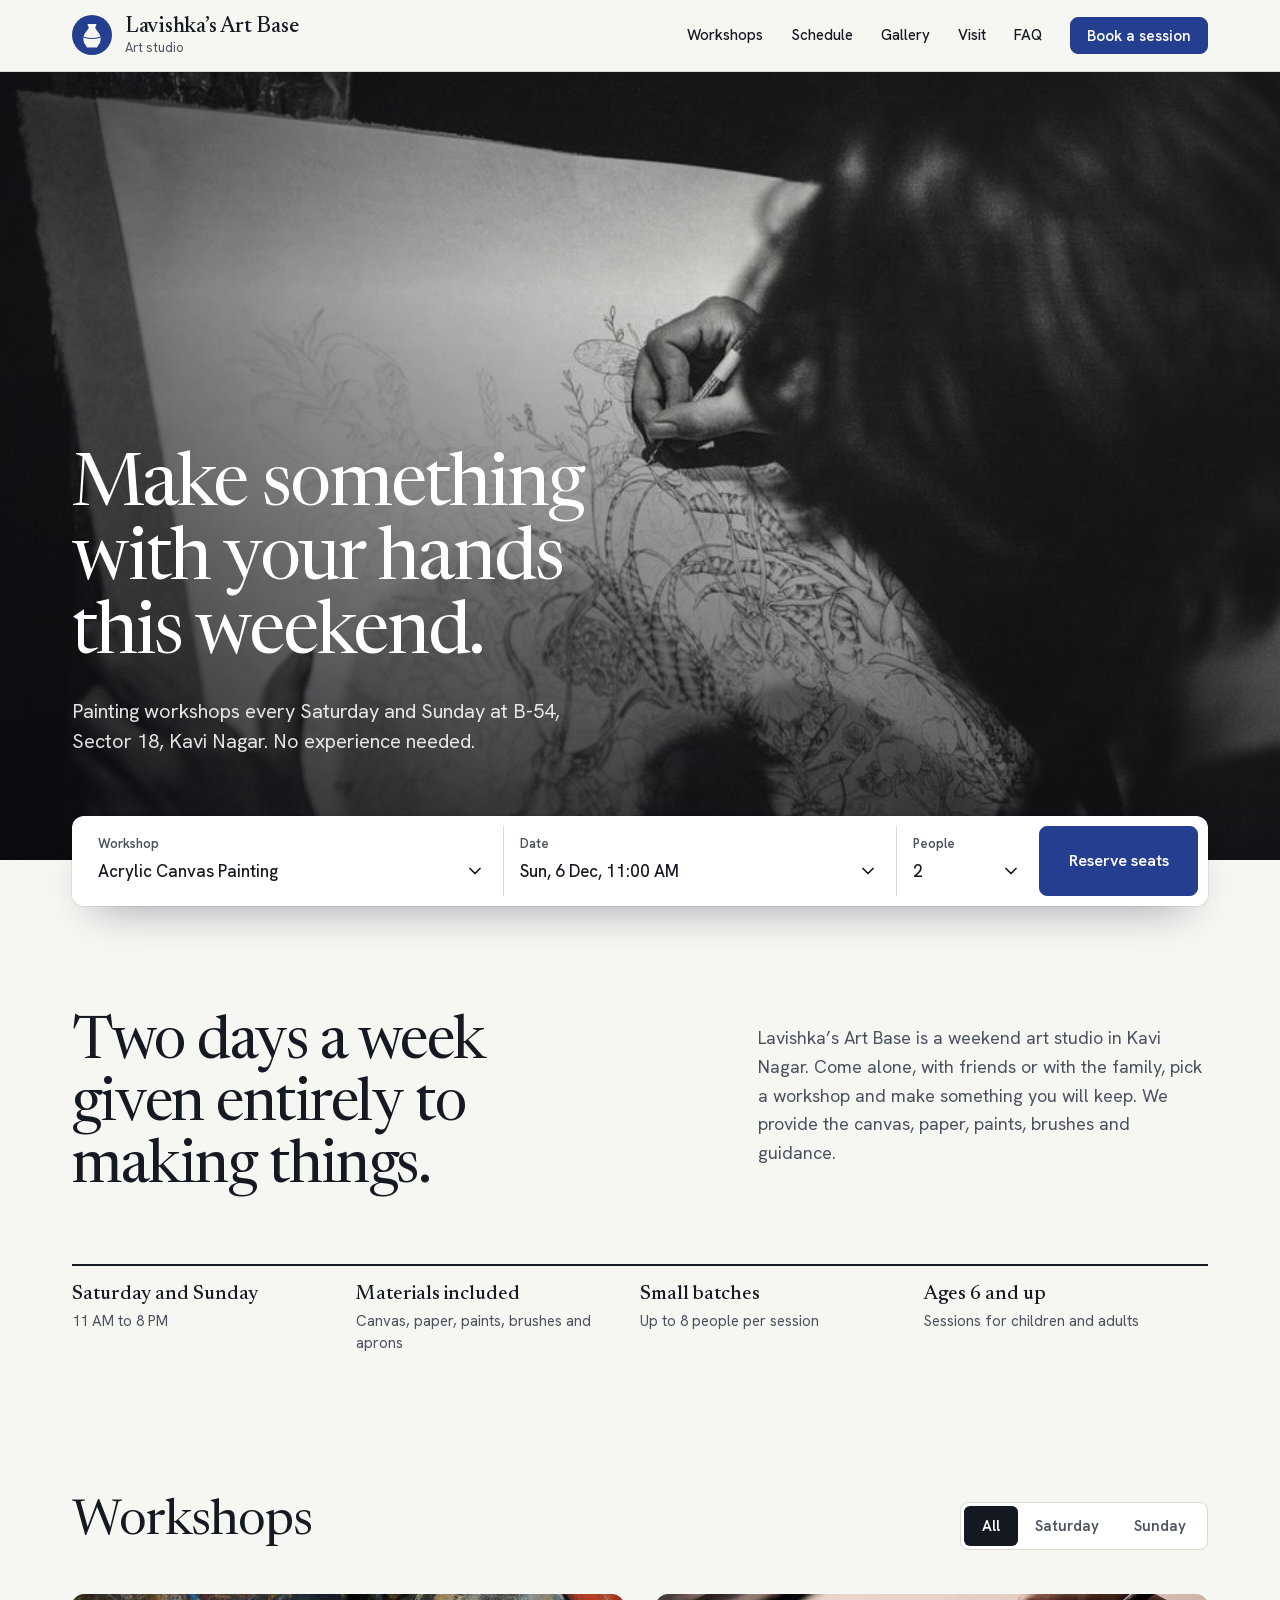
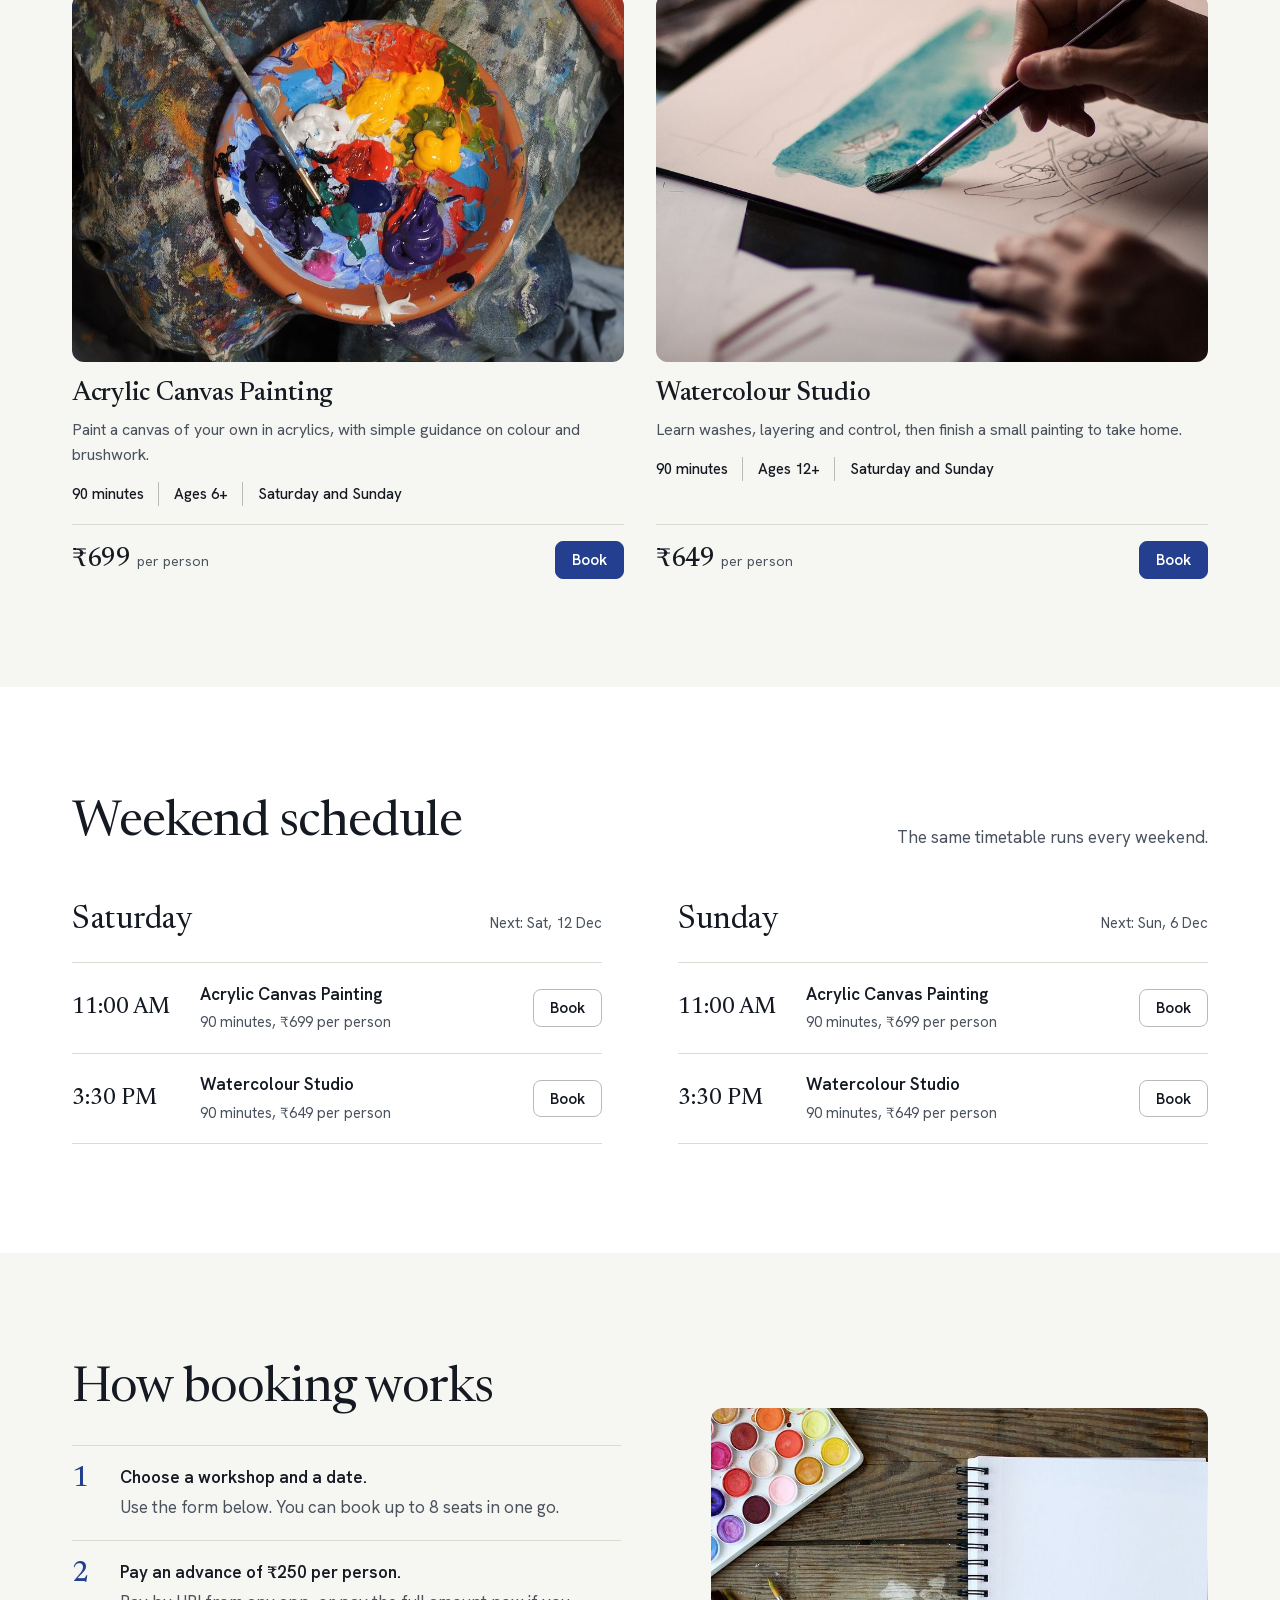
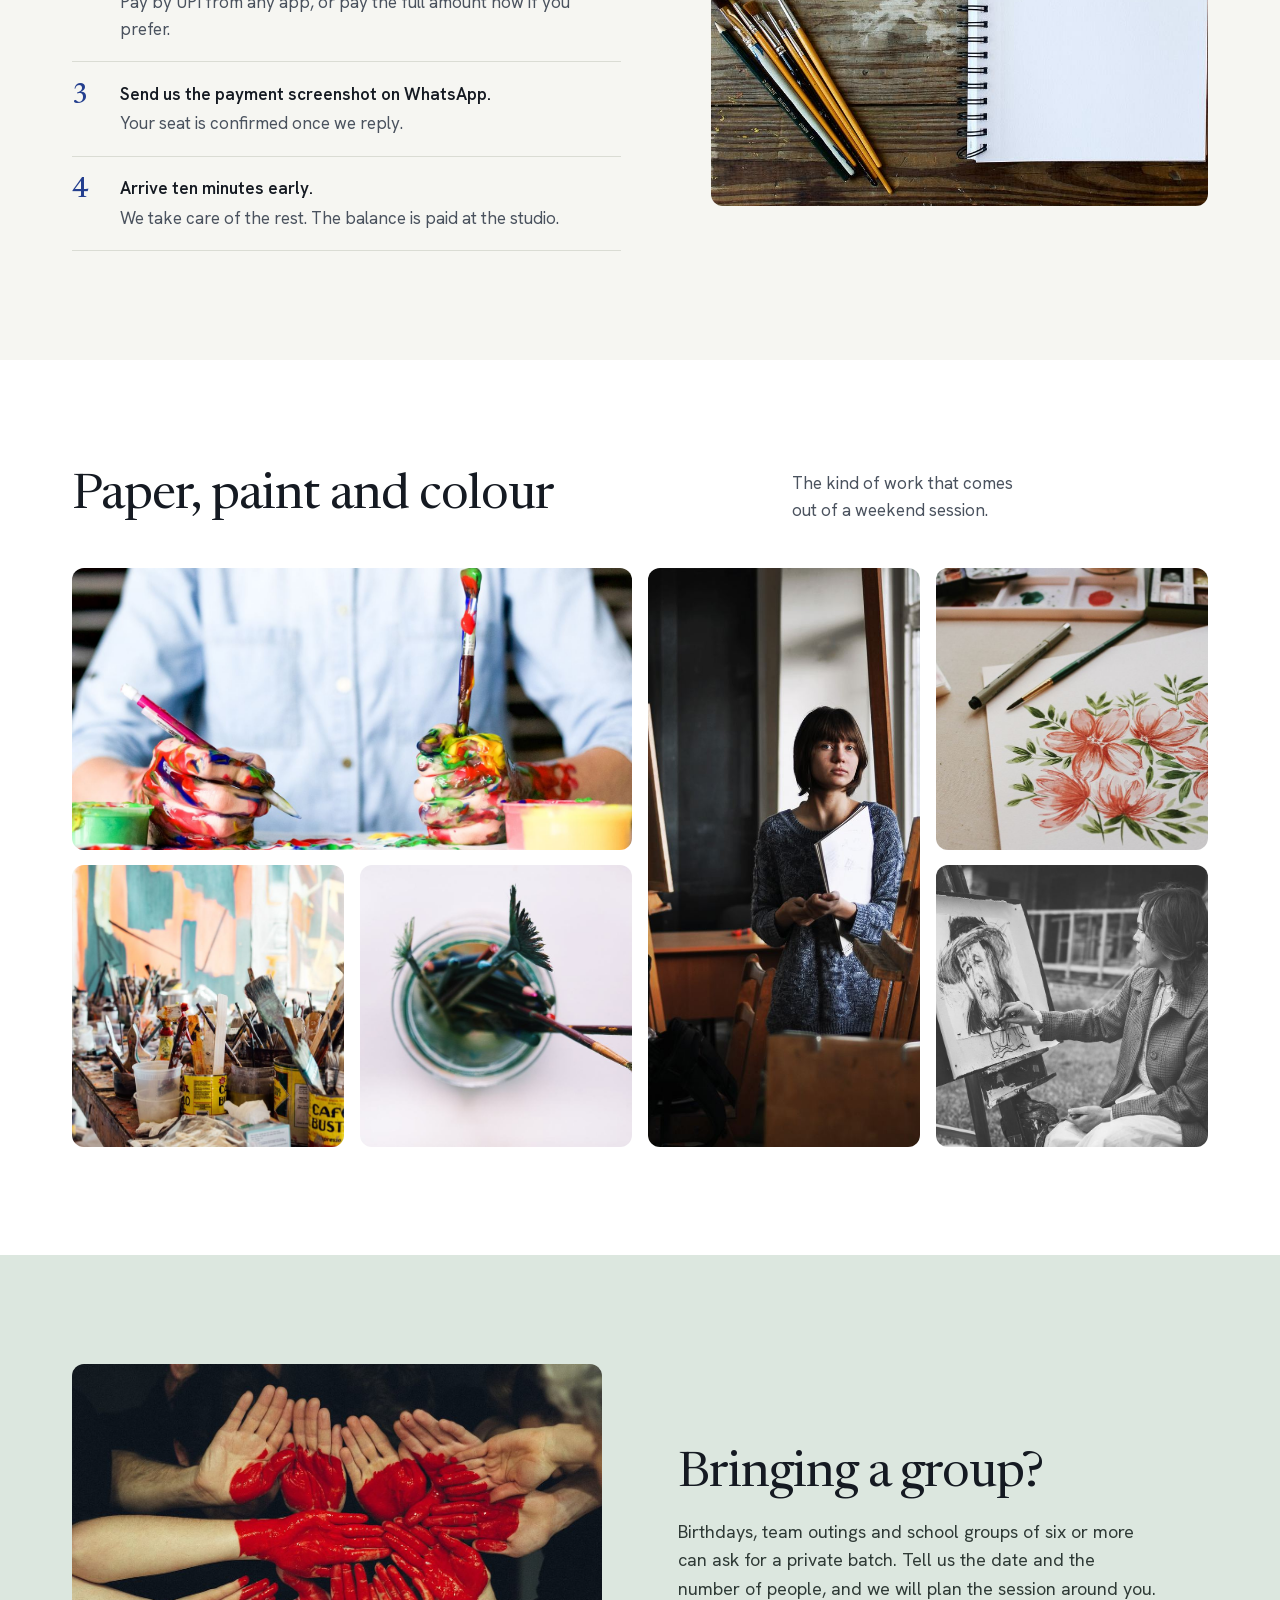
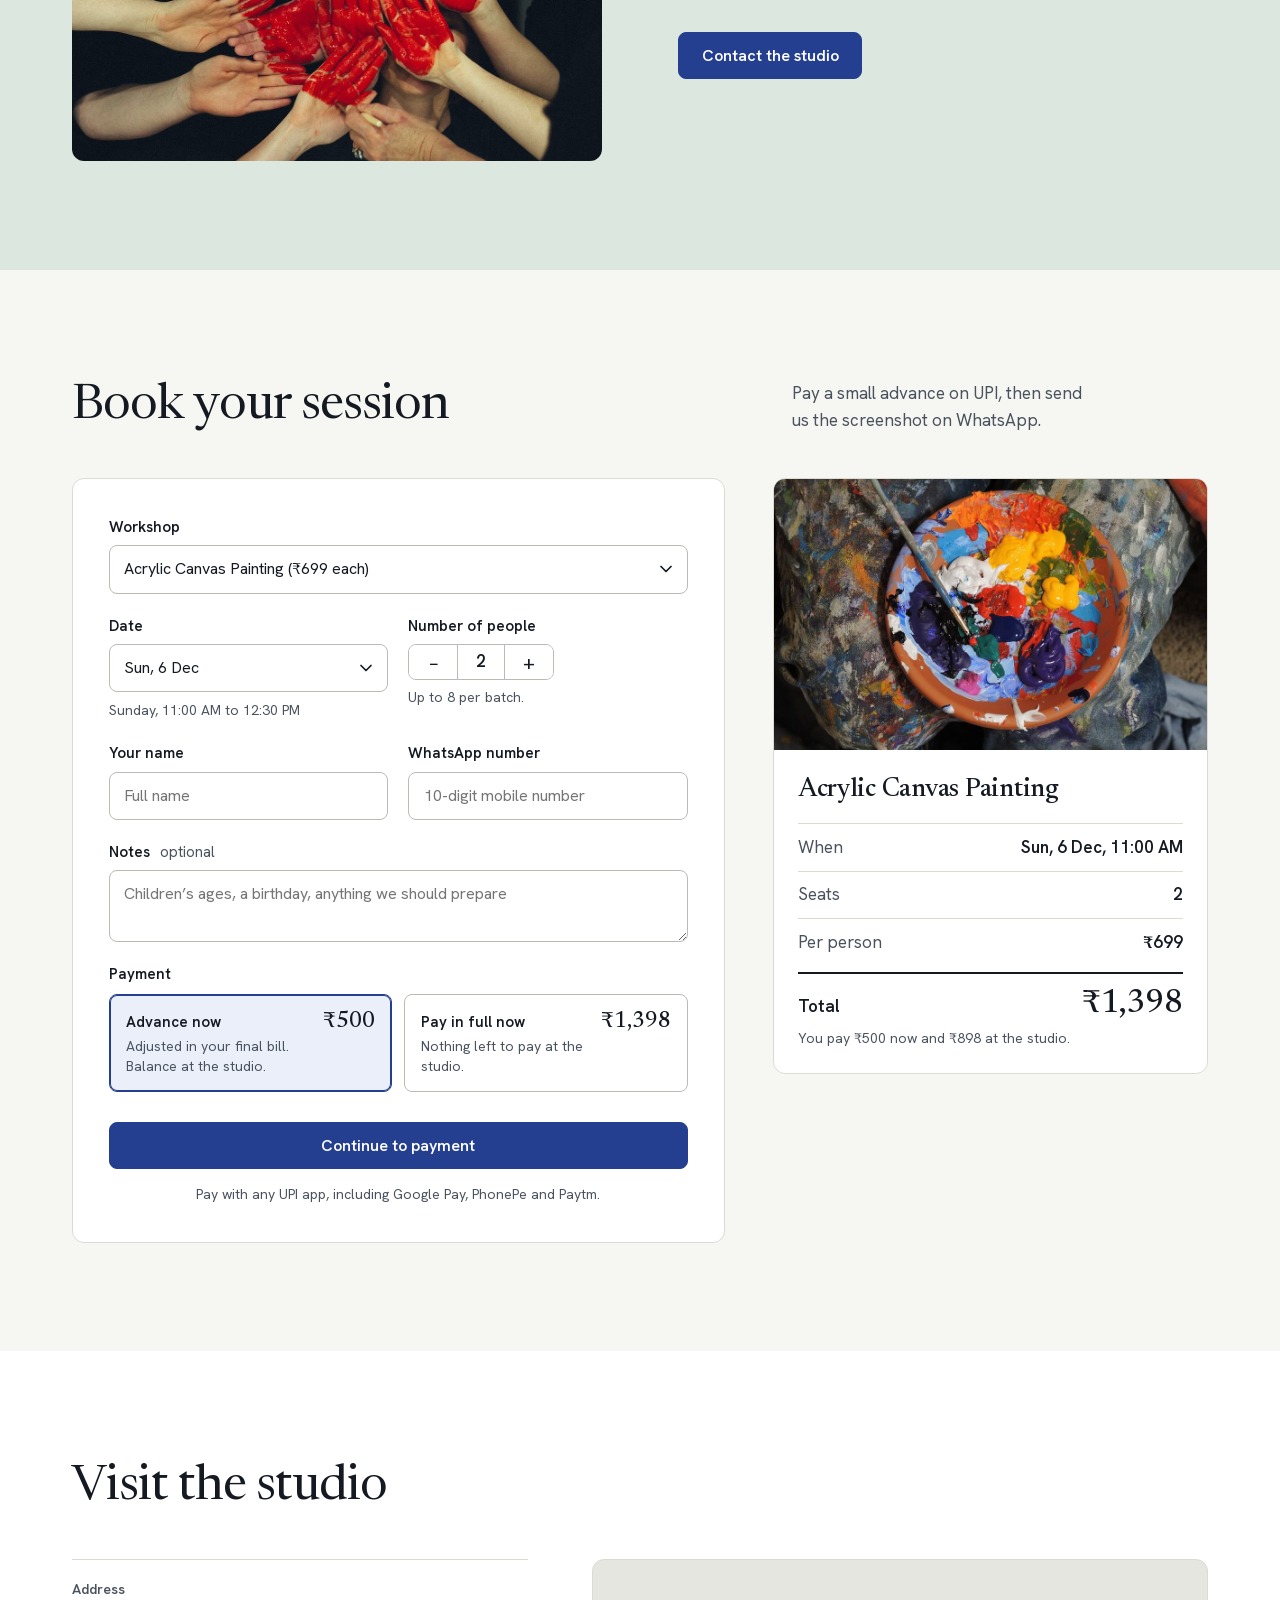
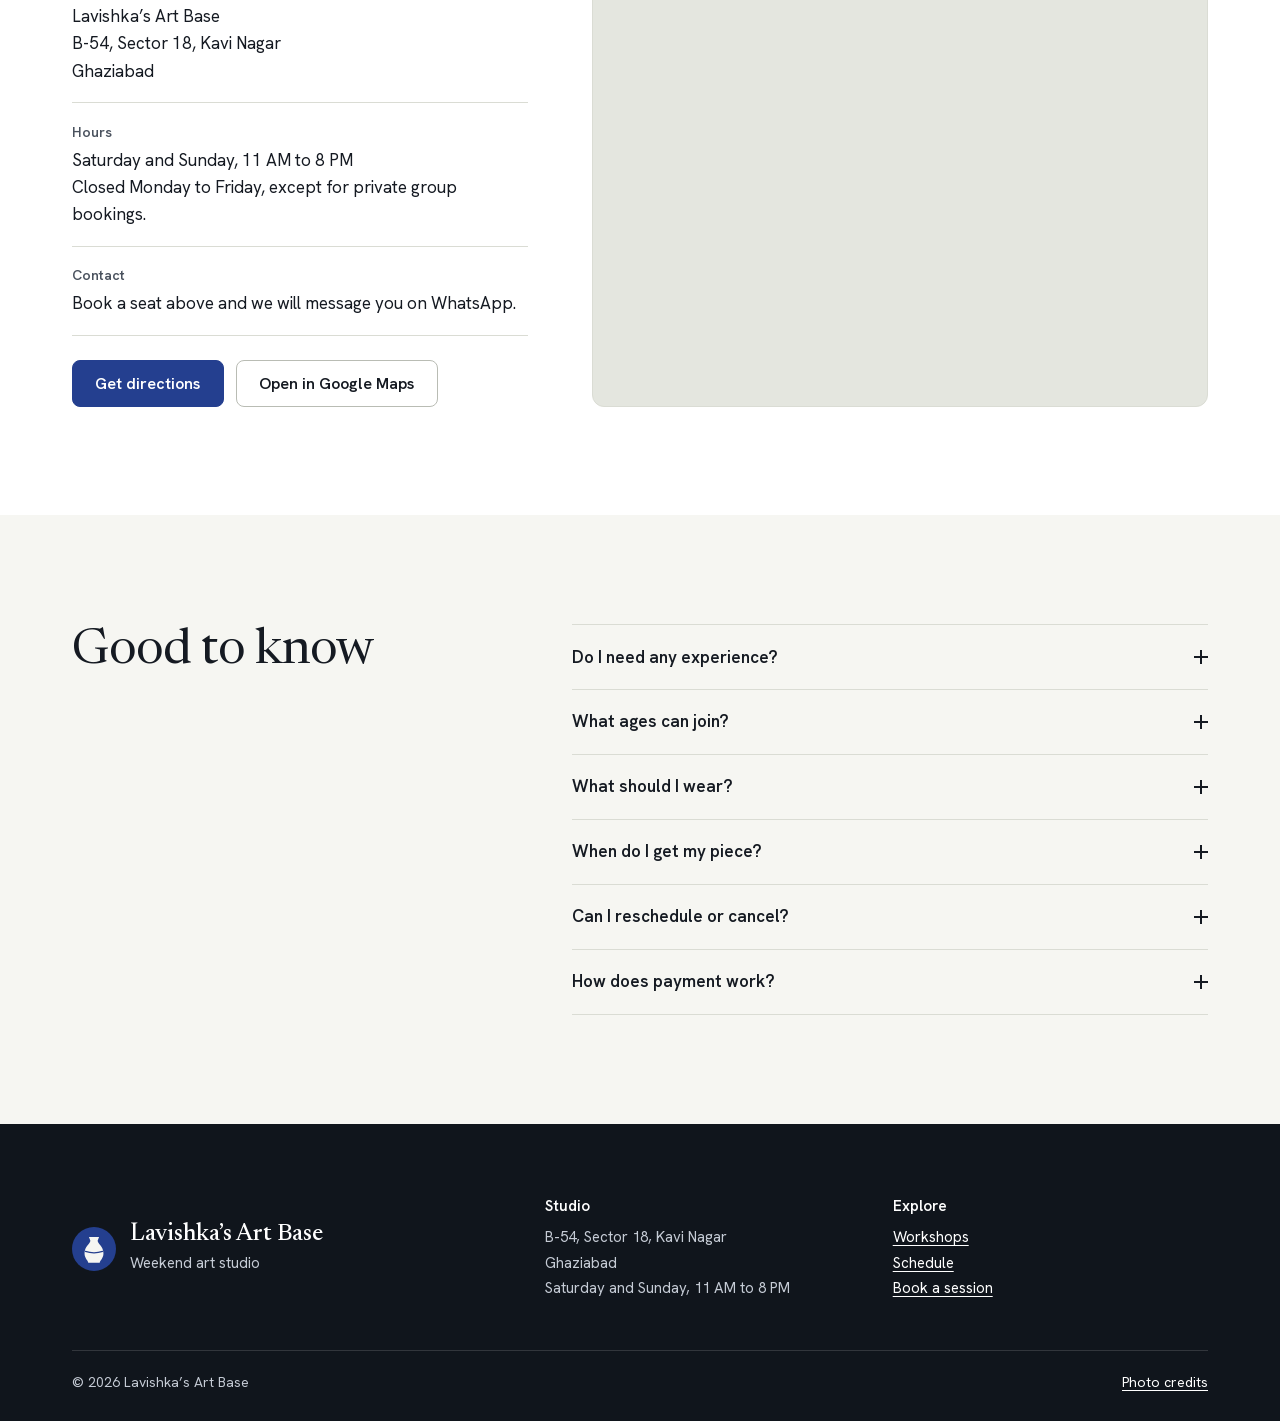
==== index.html @ 99b3eeca "Remove pottery workshops and pottery imagery Keep Acrylic Canvas Painting and Watercolour Studio, bo" ====
<!doctype html>
<html lang="en">
<head>
<meta charset="utf-8">
<meta name="viewport" content="width=device-width, initial-scale=1">
<title>Lavishka’s Art Base | Art and painting workshops in Kavi Nagar, Ghaziabad</title>
<meta name="description" content="Weekend canvas and watercolour painting workshops at B-54, Sector 18, Kavi Nagar, Ghaziabad. Small batches, all materials included. Book your seat online.">
<meta name="theme-color" content="#F6F6F2">
<meta property="og:type" content="website">
<meta property="og:title" content="Lavishka’s Art Base | Art and painting workshops in Kavi Nagar">
<meta property="og:description" content="Weekend canvas and watercolour painting workshops in Ghaziabad. Small batches, all materials included.">
<meta property="og:image" content="https://technicallyyourskartik-max.github.io/lavishkas-art-base/assets/img/og.jpg">
<meta name="twitter:card" content="summary_large_image">
<link rel="icon" href="assets/favicon.svg" type="image/svg+xml">
<link rel="preload" href="assets/fonts/newsreader-latin.woff2" as="font" type="font/woff2" crossorigin>
<link rel="preload" href="assets/fonts/hanken-latin.woff2" as="font" type="font/woff2" crossorigin>
<link rel="stylesheet" href="css/style.css">
</head>
<body>
<a class="skip" href="#main">Skip to content</a>

<header class="site-header" id="top">
  <div class="wrap bar">
    <a class="brand" href="#top" aria-label="Lavishka’s Art Base, back to top">
      <img src="assets/logo-mark.svg" width="40" height="40" alt="">
      <span class="brand__text"><b>Lavishka’s Art Base</b><small>Art studio</small></span>
    </a>
    <button class="nav-toggle" id="nav-toggle" type="button" aria-expanded="false" aria-controls="nav-links">
      <span class="sr">Menu</span><i aria-hidden="true"></i>
    </button>
    <nav class="nav" id="nav-links" aria-label="Main">
      <a href="#workshops">Workshops</a>
      <a href="#schedule">Schedule</a>
      <a href="#gallery">Gallery</a>
      <a href="#visit">Visit</a>
      <a href="#faq">FAQ</a>
      <a class="btn btn--sm" href="#book">Book a session</a>
    </nav>
  </div>
</header>

<main id="main">

<!-- ===================== HERO ===================== -->
<section class="hero" aria-labelledby="h-hero">
  <picture>
    <source media="(max-width: 700px)" srcset="assets/img/hero-960.jpg">
    <img class="hero__img" src="assets/img/hero-1920.jpg" width="1920" height="1280" fetchpriority="high"
         alt="An artist’s hands drawing a detailed botanical illustration on a large sheet of paper, in black and white">
  </picture>
  <div class="hero__shade" aria-hidden="true"></div>
  <div class="wrap hero__inner">
    <h1 id="h-hero">Make something with your hands this weekend.</h1>
    <p class="hero__lead">Painting workshops every Saturday and Sunday at B-54, Sector 18, Kavi Nagar. No experience needed.</p>
  </div>
</section>

<div class="wrap quick-wrap">
  <form class="quick" id="quick" aria-label="Reserve seats">
    <div class="qf"><label for="q-workshop">Workshop</label><select id="q-workshop"></select></div>
    <div class="qf"><label for="q-date">Date</label><select id="q-date"></select></div>
    <div class="qf qf--s"><label for="q-people">People</label><select id="q-people"></select></div>
    <button class="btn" type="submit">Reserve seats</button>
  </form>
</div>

<!-- ===================== INTRO ===================== -->
<section class="section intro" aria-labelledby="h-intro">
  <div class="wrap">
    <div class="intro__top">
      <h2 id="h-intro">Two days a week given entirely to making things.</h2>
      <p>Lavishka’s Art Base is a weekend art studio in Kavi Nagar. Come alone, with friends or with the family, pick a workshop and make something you will keep. We provide the canvas, paper, paints, brushes and guidance.</p>
    </div>
    <ul class="facts">
      <li><b>Saturday and Sunday</b><span>11 AM to 8 PM</span></li>
      <li><b>Materials included</b><span>Canvas, paper, paints, brushes and aprons</span></li>
      <li><b>Small batches</b><span>Up to <span data-seats>8</span> people per session</span></li>
      <li><b>Ages 6 and up</b><span>Sessions for children and adults</span></li>
    </ul>
  </div>
</section>

<!-- ===================== WORKSHOPS ===================== -->
<section class="section section--tight" id="workshops" aria-labelledby="h-workshops">
  <div class="wrap">
    <div class="sec-head">
      <h2 id="h-workshops">Workshops</h2>
      <div class="tabs" id="filters" role="group" aria-label="Filter workshops by day">
        <button class="tab" type="button" data-day="all" aria-pressed="true">All</button>
        <button class="tab" type="button" data-day="sat" aria-pressed="false">Saturday</button>
        <button class="tab" type="button" data-day="sun" aria-pressed="false">Sunday</button>
      </div>
    </div>
    <div class="grid" id="workshop-grid"></div>
  </div>
</section>

<!-- ===================== SCHEDULE ===================== -->
<section class="section section--white" id="schedule" aria-labelledby="h-schedule">
  <div class="wrap">
    <div class="sec-head">
      <h2 id="h-schedule">Weekend schedule</h2>
      <p class="sec-head__note">The same timetable runs every weekend.</p>
    </div>
    <div class="days" id="days"></div>
  </div>
</section>

<!-- ===================== HOW IT WORKS ===================== -->
<section class="section" id="how" aria-labelledby="h-how">
  <div class="wrap how">
    <div>
      <h2 id="h-how">How booking works</h2>
      <ol class="steps">
        <li><div><b>Choose a workshop and a date.</b><p>Use the form below. You can book up to <span data-seats>8</span> seats in one go.</p></div></li>
        <li><div><b>Pay an advance of <span data-adv>₹250</span> per person.</b><p>Pay by UPI from any app, or pay the full amount now if you prefer.</p></div></li>
        <li><div><b>Send us the payment screenshot on WhatsApp.</b><p>Your seat is confirmed once we reply.</p></div></li>
        <li><div><b>Arrive ten minutes early.</b><p>We take care of the rest. The balance is paid at the studio.</p></div></li>
      </ol>
    </div>
    <figure class="how__photo">
      <img src="assets/img/how.jpg" width="1100" height="657" loading="lazy" alt="A watercolour paint set, a sketchbook and brushes on a wooden table">
    </figure>
  </div>
</section>

<!-- ===================== GALLERY ===================== -->
<section class="section section--white" id="gallery" aria-labelledby="h-gallery">
  <div class="wrap">
    <div class="sec-head">
      <h2 id="h-gallery">Paper, paint and colour</h2>
      <p class="sec-head__note">The kind of work that comes out of a weekend session.</p>
    </div>
    <div class="mosaic">
      <img class="m-a" src="assets/img/g-hands.jpg" width="1400" height="933" loading="lazy" alt="Paint-covered hands holding a pencil and a brush over a table of bright paints">
      <img class="m-b" src="assets/img/g-easels.jpg" width="800" height="1080" loading="lazy" alt="A student standing among wooden easels in a bright art room">
      <img class="m-c" src="assets/img/g-flowers.jpg" width="1100" height="733" loading="lazy" alt="A watercolour painting of red flowers beside a paint tray and brush">
      <img class="m-d" src="assets/img/g-studio.jpg" width="1100" height="733" loading="lazy" alt="A busy art table crowded with brushes, tins and tubes of paint">
      <img class="m-e" src="assets/img/g-brushes.jpg" width="1100" height="733" loading="lazy" alt="A glass jar of paintbrushes seen from above">
      <img class="m-f" src="assets/img/g-sketch.jpg" width="1100" height="733" loading="lazy" alt="A woman sketching a portrait on an easel outdoors, in black and white">
    </div>
  </div>
</section>

<!-- ===================== GROUPS ===================== -->
<section class="section band-celadon" id="groups" aria-labelledby="h-groups">
  <div class="wrap groups">
    <img class="groups__photo" src="assets/img/groups.jpg" width="1300" height="867" loading="lazy" alt="A circle of hands, several painted red, reaching towards the centre">
    <div>
      <h2 id="h-groups">Bringing a group?</h2>
      <p>Birthdays, team outings and school groups of six or more can ask for a private batch. Tell us the date and the number of people, and we will plan the session around you.</p>
      <p class="groups__actions"><a class="btn" id="group-cta" href="#visit">Contact the studio</a></p>
    </div>
  </div>
</section>

<!-- ===================== BOOKING ===================== -->
<section class="section" id="book" aria-labelledby="h-book">
  <div class="wrap">
    <div class="sec-head">
      <h2 id="h-book">Book your session</h2>
      <p class="sec-head__note">Pay a small advance on UPI, then send us the screenshot on WhatsApp.</p>
    </div>

    <div class="book">
      <div class="panel" id="book-panel">
        <form class="form" id="book-form" novalidate>
          <div class="form-grid">
            <div class="field field--full">
              <label for="f-workshop">Workshop</label>
              <select id="f-workshop" name="workshop"></select>
            </div>
            <div class="field">
              <label for="f-date">Date</label>
              <select id="f-date" name="date"></select>
              <p class="hint" id="f-time"></p>
            </div>
            <div class="field">
              <span class="label" id="people-label">Number of people</span>
              <div class="stepper" role="group" aria-labelledby="people-label">
                <button type="button" id="p-minus" aria-label="One person less">−</button>
                <output id="f-people" aria-live="polite">2</output>
                <button type="button" id="p-plus" aria-label="One person more">+</button>
              </div>
              <p class="hint">Up to <span data-seats>8</span> per batch.</p>
            </div>
            <div class="field" id="fld-name">
              <label for="f-name">Your name</label>
              <input id="f-name" name="name" autocomplete="name" placeholder="Full name" required>
              <p class="err" id="err-name" role="alert"></p>
            </div>
            <div class="field" id="fld-phone">
              <label for="f-phone">WhatsApp number</label>
              <input id="f-phone" name="phone" type="tel" inputmode="numeric" autocomplete="tel-national" maxlength="10" placeholder="10-digit mobile number" required>
              <p class="err" id="err-phone" role="alert"></p>
            </div>
            <div class="field field--full">
              <label for="f-notes">Notes <span class="opt-tag">optional</span></label>
              <textarea id="f-notes" name="notes" rows="2" placeholder="Children’s ages, a birthday, anything we should prepare"></textarea>
            </div>
            <fieldset class="field field--full fieldset">
              <legend class="label">Payment</legend>
              <div class="pay-opts">
                <label class="opt"><input type="radio" name="pay" value="advance" checked><span class="opt__box"><span>Advance now<small>Adjusted in your final bill. Balance at the studio.</small></span><b id="opt-adv">₹500</b></span></label>
                <label class="opt"><input type="radio" name="pay" value="full"><span class="opt__box"><span>Pay in full now<small>Nothing left to pay at the studio.</small></span><b id="opt-full">₹1,598</b></span></label>
              </div>
            </fieldset>
          </div>
          <button class="btn btn--wide" type="submit">Continue to payment</button>
          <p class="methods">Pay with any UPI app, including Google Pay, PhonePe and Paytm.</p>
        </form>

        <div class="pay" id="pay" hidden></div>
      </div>

      <aside class="ticket" aria-label="Your booking summary">
        <img class="ticket__photo" id="t-art" src="assets/img/canvas.jpg" width="960" height="720" alt="">
        <div class="ticket__body">
          <h3 id="t-title">Your booking</h3>
          <dl>
            <div><dt>When</dt><dd id="t-when">Pick a day</dd></div>
            <div><dt>Seats</dt><dd id="t-seats">2</dd></div>
            <div><dt>Per person</dt><dd id="t-each">₹0</dd></div>
          </dl>
          <div class="ticket__total"><span>Total</span><strong id="t-total">₹0</strong></div>
          <p class="hint" id="t-now"></p>
        </div>
      </aside>
    </div>
  </div>
</section>

<!-- ===================== VISIT ===================== -->
<section class="section section--white" id="visit" aria-labelledby="h-visit">
  <div class="wrap">
    <h2 id="h-visit" class="h-solo">Visit the studio</h2>
    <div class="visit">
      <div class="visit__info">
        <dl class="info">
          <div><dt>Address</dt><dd>Lavishka’s Art Base<br>B-54, Sector 18, Kavi Nagar<br>Ghaziabad</dd></div>
          <div><dt>Hours</dt><dd>Saturday and Sunday, 11 AM to 8 PM<br>Closed Monday to Friday, except for private group bookings.</dd></div>
          <div><dt>Contact</dt><dd id="footer-contact">Book a seat above and we will message you on WhatsApp.</dd></div>
        </dl>
        <div class="actions" id="find-actions">
          <a class="btn" href="https://www.google.com/maps/dir/?api=1&amp;destination=28.668813,77.447043" target="_blank" rel="noopener">Get directions</a>
          <a class="btn btn--ghost" href="https://www.google.com/maps/search/?api=1&amp;query=28.668813,77.447043" target="_blank" rel="noopener">Open in Google Maps</a>
        </div>
      </div>
      <div class="map">
        <iframe title="Map showing Lavishka's Art Base at B-54, Sector 18, Kavi Nagar, Ghaziabad" loading="lazy" referrerpolicy="no-referrer-when-downgrade"
          src="https://maps.google.com/maps?q=28.668813,77.447043&amp;z=17&amp;hl=en&amp;output=embed"></iframe>
      </div>
    </div>
  </div>
</section>

<!-- ===================== FAQ ===================== -->
<section class="section" id="faq" aria-labelledby="h-faq">
  <div class="wrap faq-wrap">
    <h2 id="h-faq">Good to know</h2>
    <div class="faq">
      <details><summary>Do I need any experience?</summary><p>None at all. We show you each step, and children and adults start from the same place.</p></details>
      <details><summary>What ages can join?</summary><p>Canvas painting starts at 6, with a grown-up staying for children under 10. Watercolour Studio is for ages 12 and up.</p></details>
      <details><summary>What should I wear?</summary><p>Clothes you don’t mind getting marked. We provide an apron, but paint travels.</p></details>
      <details><summary>When do I get my piece?</summary><p>Both pieces go home with you at the end of the session.</p></details>
      <details><summary>Can I reschedule or cancel?</summary><p>You can move your booking once if you tell us 24 hours before. Inside 24 hours, the advance is not refundable.</p></details>
      <details><summary>How does payment work?</summary><p>Pay a small advance per person on UPI to hold your seat, and the balance at the studio. You can also pay in full up front. Your seat is confirmed once we reply on WhatsApp.</p></details>
    </div>
  </div>
</section>

</main>

<!-- ===================== FOOTER ===================== -->
<footer class="footer">
  <div class="wrap">
    <div class="footer__grid">
      <div class="footer__brand">
        <img src="assets/logo-mark.svg" width="44" height="44" alt="">
        <div><b>Lavishka’s Art Base</b><span>Weekend art studio</span></div>
      </div>
      <div>
        <h3>Studio</h3>
        <p>B-54, Sector 18, Kavi Nagar<br>Ghaziabad<br>Saturday and Sunday, 11 AM to 8 PM</p>
      </div>
      <div>
        <h3>Explore</h3>
        <p><a href="#workshops">Workshops</a><br><a href="#schedule">Schedule</a><br><a href="#book">Book a session</a></p>
      </div>
    </div>
    <div class="footer__fine"><span>© 2026 Lavishka’s Art Base</span><a href="credits.html">Photo credits</a></div>
  </div>
</footer>

<div class="toast" id="toast" role="status" aria-live="polite"></div>

<script src="js/qrcode.js"></script>
<script src="js/main.js"></script>
</body>
</html>
---- css/style.css ----
/* ==========================================================================
   Lavishka’s Art Base
   Palette: porcelain white, cobalt, celadon.
   Type: Newsreader (display, prices) and Hanken Grotesk (text and interface).
   ========================================================================== */

@font-face{font-family:"Newsreader";src:url("../assets/fonts/newsreader-latin.woff2") format("woff2");font-weight:400 600;font-style:normal;font-display:swap;
  unicode-range:U+0000-00FF,U+0131,U+0152-0153,U+02BB-02BC,U+02C6,U+02DA,U+02DC,U+2000-206F,U+2074,U+20AC,U+2122,U+2191,U+2193,U+2212,U+2215,U+FEFF,U+FFFD}
@font-face{font-family:"Newsreader";src:url("../assets/fonts/newsreader-rupee.woff2") format("woff2");font-weight:400 600;font-style:normal;font-display:swap;unicode-range:U+20B9}
@font-face{font-family:"Hanken Grotesk";src:url("../assets/fonts/hanken-latin.woff2") format("woff2");font-weight:400 700;font-style:normal;font-display:swap;
  unicode-range:U+0000-00FF,U+0131,U+0152-0153,U+02BB-02BC,U+02C6,U+02DA,U+02DC,U+2000-206F,U+2074,U+20AC,U+2122,U+2191,U+2193,U+2212,U+2215,U+FEFF,U+FFFD}

:root{
  --porcelain:#F6F6F2;
  --white:#FFFFFF;
  --ink:#151A22;
  --ink-2:#4A525E;
  --line:#DADCD4;
  --cobalt:#243F8F;
  --cobalt-dk:#1A3070;
  --cobalt-tint:#EAEFFA;
  --celadon:#DCE7DF;
  --error:#B3261E;
  --serif:"Newsreader","Iowan Old Style",Georgia,serif;
  --sans:"Hanken Grotesk","Newsreader",system-ui,-apple-system,"Segoe UI",Roboto,sans-serif;
  --r:12px;
  --r-sm:8px;
  --header-h:72px;
}
*,*::before,*::after{box-sizing:border-box}
html{scroll-behavior:smooth;scroll-padding-top:calc(var(--header-h) + 12px);-webkit-text-size-adjust:100%}
body{margin:0;background:var(--porcelain);color:var(--ink);font:400 1.0625rem/1.6 var(--sans);-webkit-font-smoothing:antialiased;text-rendering:optimizeLegibility}
img{max-width:100%;height:auto;display:block}
h1,h2,h3,h4{margin:0;font-family:var(--serif);font-weight:400;font-optical-sizing:auto}
p{margin:0}
ul,ol{margin:0;padding:0;list-style:none}
a{color:var(--cobalt);text-underline-offset:.2em}
button,input,select,textarea{font:inherit;color:inherit}
:focus-visible{outline:3px solid #6F93F0;outline-offset:2px;border-radius:4px}
.sr{position:absolute;width:1px;height:1px;overflow:hidden;clip:rect(0 0 0 0);white-space:nowrap}
.skip{position:absolute;left:1rem;top:-4rem;background:var(--ink);color:#fff;padding:.6rem 1rem;border-radius:var(--r-sm);z-index:100}
.skip:focus{top:1rem}
.wrap{max-width:1200px;margin-inline:auto;padding-inline:clamp(1rem,4vw,2rem)}

/* ---------- buttons ---------- */
.btn{display:inline-flex;align-items:center;justify-content:center;gap:.5rem;background:var(--cobalt);color:#fff;border:1px solid var(--cobalt);
  padding:.8rem 1.4rem;border-radius:var(--r-sm);font-weight:600;font-size:1rem;line-height:1.2;text-decoration:none;cursor:pointer;transition:background .15s,border-color .15s}
.btn:hover{background:var(--cobalt-dk);border-color:var(--cobalt-dk)}
.btn--sm{padding:.55rem 1rem;font-size:.9375rem}
.btn--wide{width:100%}
.btn--ghost{background:transparent;color:var(--ink);border-color:#B9BCB4}
.btn--ghost:hover{background:var(--white);border-color:var(--ink)}
.btn--whatsapp{background:#146C43;border-color:#146C43}
.btn--whatsapp:hover{background:#0F5535;border-color:#0F5535}
.btn[disabled]{opacity:.5;cursor:not-allowed}
.linkbtn{background:none;border:0;padding:.25rem 0;color:var(--cobalt);font-weight:600;cursor:pointer;text-decoration:underline;text-underline-offset:.2em}

/* ---------- header ---------- */
.site-header{position:sticky;top:0;z-index:50;height:var(--header-h);background:rgba(246,246,242,.92);-webkit-backdrop-filter:saturate(1.4) blur(12px);backdrop-filter:saturate(1.4) blur(12px);border-bottom:1px solid var(--line)}
.bar{height:100%;display:flex;align-items:center;justify-content:space-between;gap:1.5rem}
.brand{display:flex;align-items:center;gap:.8rem;text-decoration:none;color:var(--ink)}
.brand__text{display:flex;flex-direction:column;line-height:1.15}
.brand__text b{font:500 1.375rem/1.1 var(--serif);letter-spacing:-.01em}
.brand__text small{font-size:.8125rem;color:var(--ink-2);margin-top:.15rem}
.nav{display:flex;align-items:center;gap:1.75rem}
.nav a:not(.btn){color:var(--ink);text-decoration:none;font-weight:500;font-size:.9375rem;padding:.4rem 0;border-bottom:2px solid transparent}
.nav a:not(.btn):hover{border-bottom-color:var(--cobalt)}
.nav-toggle{display:none;width:44px;height:44px;border:1px solid var(--line);background:var(--white);border-radius:var(--r-sm);cursor:pointer;position:relative}
.nav-toggle i,.nav-toggle i::before,.nav-toggle i::after{position:absolute;left:12px;right:12px;height:2px;background:var(--ink);content:"";top:50%}
.nav-toggle i{margin-top:-1px}
.nav-toggle i::before{top:-6px;left:0;right:0}
.nav-toggle i::after{top:6px;left:0;right:0}

/* ---------- hero ---------- */
.hero{position:relative;isolation:isolate;display:grid;align-items:end;min-height:clamp(540px,calc(100svh - var(--header-h) - 40px),800px);background:#0b0d10;color:#fff;overflow:hidden}
.hero__img{position:absolute;inset:0;width:100%;height:100%;object-fit:cover;object-position:50% 42%;z-index:-2;animation:settle 2.2s cubic-bezier(.2,.7,.2,1) both}
.hero__shade{position:absolute;inset:0;z-index:-1;background:linear-gradient(90deg,rgba(8,10,14,.55) 0%,rgba(8,10,14,0) 62%),linear-gradient(180deg,rgba(8,10,14,.25) 0%,rgba(8,10,14,0) 28%,rgba(8,10,14,.7) 100%)}
.hero__inner{width:100%;padding-block:7rem 6.5rem}
.hero h1{font-size:clamp(2.6rem,5.6vw,5rem);line-height:1.03;letter-spacing:-.028em;max-width:12.5ch;text-wrap:balance}
.hero__lead{margin-top:1.4rem;max-width:34rem;font-size:clamp(1.0625rem,1.6vw,1.25rem);line-height:1.5;color:rgba(255,255,255,.88)}
@keyframes settle{from{transform:scale(1.06)}to{transform:scale(1)}}

/* ---------- quick reserve bar ---------- */
.quick-wrap{position:relative;z-index:2;margin-top:-2.75rem}
.quick{display:grid;grid-template-columns:1.5fr 1.4fr .5fr auto;align-items:stretch;gap:.25rem;background:var(--white);border-radius:var(--r);padding:.6rem;
  box-shadow:0 22px 44px -22px rgba(14,24,56,.4),0 0 0 1px rgba(21,26,34,.07)}
.qf{display:flex;flex-direction:column;justify-content:center;padding:.5rem 1rem;min-width:0}
.qf + .qf{border-left:1px solid var(--line)}
.qf label{font-size:.8125rem;font-weight:600;color:var(--ink-2)}
.qf select{appearance:none;-webkit-appearance:none;border:0;background:transparent url("data:image/svg+xml,%3Csvg xmlns='http://www.w3.org/2000/svg' width='12' height='8' viewBox='0 0 12 8'%3E%3Cpath d='M1 1.5l5 5 5-5' fill='none' stroke='%23151A22' stroke-width='1.7' stroke-linecap='round' stroke-linejoin='round'/%3E%3C/svg%3E") no-repeat right .1rem center;
  padding:.2rem 1.5rem .2rem 0;font-weight:500;font-size:1.0625rem;width:100%;cursor:pointer;text-overflow:ellipsis}
.qf select:focus-visible{outline-offset:6px}
.quick .btn{padding-inline:1.8rem}

/* ---------- sections ---------- */
.section{padding-block:clamp(4rem,8.5vw,7rem)}
.section--tight{padding-top:clamp(1rem,3vw,2rem)}
.section--white{background:var(--white)}
.band-celadon{background:var(--celadon)}
h2{font-size:clamp(2rem,4vw,3.125rem);line-height:1.1;letter-spacing:-.02em}
.sec-head{display:flex;align-items:flex-end;justify-content:space-between;gap:1rem 2rem;flex-wrap:wrap;margin-bottom:clamp(1.75rem,4vw,2.75rem)}
.sec-head__note{color:var(--ink-2);max-width:26rem;text-wrap:balance}
.h-solo{margin-bottom:clamp(1.75rem,4vw,2.75rem)}

/* ---------- intro ---------- */
.intro__top{display:grid;grid-template-columns:1.15fr .85fr;gap:clamp(1.5rem,6vw,5rem);align-items:start}
.intro__top h2{font-size:clamp(2.1rem,4.6vw,3.75rem);line-height:1.05;letter-spacing:-.025em;text-wrap:balance}
.intro__top p{color:var(--ink-2);font-size:1.125rem;padding-top:.6rem}
.facts{display:grid;grid-template-columns:repeat(4,1fr);gap:0;margin-top:clamp(2.5rem,5vw,4rem)}
.facts li{border-top:2px solid var(--ink);padding:1rem 1.25rem 0 0;display:flex;flex-direction:column;gap:.25rem}
.facts b{font:500 1.25rem/1.25 var(--serif)}
.facts span{color:var(--ink-2);font-size:.9375rem;line-height:1.45}

/* ---------- tabs ---------- */
.tabs{display:inline-flex;background:var(--white);border:1px solid var(--line);border-radius:var(--r-sm);padding:3px}
.tab{background:transparent;border:0;padding:.5rem 1.1rem;border-radius:6px;font-weight:600;font-size:.9375rem;color:var(--ink-2);cursor:pointer}
.tab:hover{color:var(--ink)}
.tab[aria-pressed="true"]{background:var(--ink);color:#fff}

/* ---------- workshop cards ---------- */
.grid{display:grid;grid-template-columns:repeat(auto-fit,minmax(min(100%,19rem),1fr));gap:clamp(2rem,4vw,3rem) clamp(1.25rem,2.5vw,2rem)}
.card{display:flex;flex-direction:column}
.card[hidden]{display:none}
.card__img{aspect-ratio:3/2;overflow:hidden;border-radius:var(--r);background:var(--line)}
.card__img img{width:100%;height:100%;object-fit:cover;object-position:var(--pos,50% 50%)}
.card h3{font-size:1.625rem;line-height:1.15;letter-spacing:-.01em;margin:1.1rem 0 .45rem;font-weight:500}
.card p{color:var(--ink-2);font-size:1rem}
.facts-inline{display:flex;flex-wrap:wrap;gap:.2rem 0;margin:.9rem 0 1.1rem;font-size:.9375rem;font-weight:500}
.facts-inline li + li{border-left:1px solid #B9BCB4;margin-left:.9rem;padding-left:.9rem}
.card__foot{margin-top:auto;display:flex;align-items:center;justify-content:space-between;gap:1rem;padding-top:1rem;border-top:1px solid var(--line)}
.price{font:500 1.625rem/1 var(--serif);letter-spacing:-.01em}
.price small{font:400 .875rem var(--sans);color:var(--ink-2);margin-left:.4rem;letter-spacing:0}

/* ---------- schedule ---------- */
.days{display:grid;grid-template-columns:1fr 1fr;gap:clamp(2rem,6vw,5rem);align-items:start}
.day__head{display:flex;align-items:baseline;justify-content:space-between;gap:1rem;margin-bottom:1rem}
.day__head h3{font-size:2rem;letter-spacing:-.015em}
.day__head span{color:var(--ink-2);font-size:.9375rem}
.slot{display:grid;grid-template-columns:7rem 1fr auto;align-items:center;gap:1rem;padding:1.1rem 0;border-top:1px solid var(--line)}
.slot:last-child{border-bottom:1px solid var(--line)}
.slot__time{font:500 1.375rem/1 var(--serif);white-space:nowrap}
.slot__what b{display:block;font-weight:600}
.slot__what small{color:var(--ink-2);font-size:.9375rem}

/* ---------- how it works ---------- */
.how{display:grid;grid-template-columns:1.05fr .95fr;gap:clamp(2rem,7vw,6rem);align-items:center}
.how h2{margin-bottom:1.75rem}
.steps{counter-reset:step}
.steps li{counter-increment:step;display:grid;grid-template-columns:3rem 1fr;padding:1.15rem 0;border-top:1px solid var(--line)}
.steps li:last-child{border-bottom:1px solid var(--line)}
.steps li::before{content:counter(step);font:500 1.75rem/1.1 var(--serif);color:var(--cobalt)}
.steps b{font-weight:600}
.steps p{color:var(--ink-2);margin-top:.15rem}
.how__photo{margin:0}
.how__photo img{width:100%;aspect-ratio:5/4;object-fit:cover;border-radius:var(--r)}

/* ---------- gallery ---------- */
.mosaic{display:grid;grid-template-columns:repeat(4,1fr);grid-template-rows:repeat(2,clamp(180px,22vw,290px));gap:clamp(.5rem,1.2vw,1rem)}
.mosaic img{width:100%;height:100%;object-fit:cover;border-radius:var(--r)}
.m-a{grid-column:1 / 3;grid-row:1}
.m-b{grid-column:3;grid-row:1 / 3}
.m-c{grid-column:4;grid-row:1}
.m-d{grid-column:1;grid-row:2}
.m-e{grid-column:2;grid-row:2}
.m-f{grid-column:4;grid-row:2}

/* ---------- groups ---------- */
.groups{display:grid;grid-template-columns:1fr 1fr;gap:clamp(2rem,6vw,5rem);align-items:center}
.groups__photo{width:100%;aspect-ratio:4/3;object-fit:cover;border-radius:var(--r)}
.groups h2{margin-bottom:1rem}
.groups p{color:#2F3A36;max-width:30rem;font-size:1.125rem}
.groups__actions{margin-top:1.75rem}

/* ---------- booking ---------- */
.book{display:grid;grid-template-columns:minmax(0,1.5fr) minmax(0,1fr);gap:clamp(1.5rem,4vw,3rem);align-items:start}
.panel{background:var(--white);border:1px solid var(--line);border-radius:var(--r);padding:clamp(1.25rem,3.5vw,2.25rem)}
.form-grid{display:grid;grid-template-columns:1fr 1fr;gap:1.25rem 1.25rem;margin-bottom:1.5rem}
.field{display:flex;flex-direction:column;min-width:0}
.field--full{grid-column:1 / -1}
.field label,.label{font-weight:600;font-size:.9375rem;margin-bottom:.4rem;display:block}
.opt-tag{font-weight:400;color:var(--ink-2);margin-left:.35rem}
.field input,.field select,.field textarea{width:100%;background:var(--white);border:1px solid #B9BCB4;border-radius:var(--r-sm);padding:.75rem .9rem;font-size:1rem;line-height:1.4}
.field select{appearance:none;-webkit-appearance:none;padding-right:2.4rem;background:var(--white) url("data:image/svg+xml,%3Csvg xmlns='http://www.w3.org/2000/svg' width='12' height='8' viewBox='0 0 12 8'%3E%3Cpath d='M1 1.5l5 5 5-5' fill='none' stroke='%23151A22' stroke-width='1.7' stroke-linecap='round' stroke-linejoin='round'/%3E%3C/svg%3E") no-repeat right .95rem center;cursor:pointer}
.field textarea{resize:vertical;min-height:4.5rem}
.field input:hover,.field select:hover,.field textarea:hover{border-color:var(--ink)}
.field input:focus,.field select:focus,.field textarea:focus{outline:none;border-color:var(--cobalt);box-shadow:0 0 0 3px rgba(36,63,143,.2)}
.field.has-error input{border-color:var(--error)}
.err{color:var(--error);font-size:.875rem;margin-top:.35rem;min-height:0}
.err:empty{display:none}
.hint{color:var(--ink-2);font-size:.875rem;margin-top:.4rem}
.fieldset{border:0;padding:0;margin:0}
.fieldset legend{padding:0;margin-bottom:.5rem}
.stepper{display:inline-flex;align-items:stretch;border:1px solid #B9BCB4;border-radius:var(--r-sm);overflow:hidden;align-self:flex-start}
.stepper button{width:3rem;border:0;background:var(--white);font-size:1.25rem;cursor:pointer}
.stepper button:hover:not(:disabled){background:var(--cobalt-tint)}
.stepper button:disabled{color:#A8ABA4;cursor:not-allowed}
.stepper output{min-width:3rem;display:grid;place-items:center;font-weight:600;border-inline:1px solid #B9BCB4}
.pay-opts{display:grid;grid-template-columns:1fr 1fr;gap:.75rem}
.opt{position:relative;display:block;cursor:pointer}
.opt input{position:absolute;opacity:0;inset:0;margin:0;cursor:pointer}
.opt__box{display:flex;justify-content:space-between;align-items:flex-start;gap:.75rem;height:100%;border:1px solid #B9BCB4;border-radius:var(--r-sm);padding:.9rem 1rem;background:var(--white)}
.opt__box small{display:block;color:var(--ink-2);font-size:.875rem;line-height:1.4;margin-top:.2rem;font-weight:400}
.opt__box > span{font-weight:600}
.opt__box b{font:500 1.375rem/1.1 var(--serif);white-space:nowrap}
.opt:hover .opt__box{border-color:var(--ink)}
.opt input:checked + .opt__box{border-color:var(--cobalt);box-shadow:inset 0 0 0 1px var(--cobalt);background:var(--cobalt-tint)}
.opt input:focus-visible + .opt__box{outline:3px solid #6F93F0;outline-offset:2px}
.methods{margin-top:.9rem;color:var(--ink-2);font-size:.875rem;text-align:center}

/* summary card */
.ticket{position:sticky;top:calc(var(--header-h) + 1.25rem);background:var(--white);border:1px solid var(--line);border-radius:var(--r);overflow:hidden}
.ticket__photo{width:100%;aspect-ratio:16/10;object-fit:cover}
.ticket__body{padding:1.25rem 1.5rem 1.5rem}
.ticket h3{font-size:1.625rem;font-weight:500;letter-spacing:-.01em;margin-bottom:.75rem}
.ticket dl{margin:0}
.ticket dl > div{display:flex;justify-content:space-between;gap:1rem;padding:.6rem 0;border-top:1px solid var(--line)}
.ticket dt{color:var(--ink-2)}
.ticket dd{margin:0;font-weight:600;text-align:right}
.ticket__total{display:flex;justify-content:space-between;align-items:baseline;border-top:2px solid var(--ink);padding-top:.9rem;margin-top:.4rem}
.ticket__total span{font-weight:600}
.ticket__total strong{font:500 2rem/1 var(--serif);letter-spacing:-.01em}

/* payment step */
.pay{display:grid;gap:1.75rem}
.pay__head h3{font-size:1.875rem;letter-spacing:-.015em;line-height:1.15}
.pay__head p{color:var(--ink-2);margin-top:.5rem}
.ref{display:inline-block;background:var(--cobalt-tint);color:var(--cobalt-dk);padding:.05rem .5rem;border-radius:6px;font-weight:700;letter-spacing:.04em}
.notice{background:#FFF6DC;border:1px solid #E5C766;border-radius:var(--r-sm);padding:.8rem 1rem;font-size:.9375rem;line-height:1.5}
.notice code{background:rgba(0,0,0,.06);padding:.05rem .3rem;border-radius:4px;font-size:.875em}
.pay__step{display:grid;gap:.9rem}
.pay__step h4{font:600 1.0625rem/1.3 var(--sans);display:flex;align-items:center;gap:.7rem}
.pay__step h4 .n{display:inline-grid;place-items:center;width:1.9rem;height:1.9rem;border-radius:50%;background:var(--ink);color:#fff;font-size:.9375rem}
.pay__amount{font:500 2.75rem/1 var(--serif);letter-spacing:-.02em}
.pay__row{display:grid;grid-template-columns:auto 1fr;gap:1.5rem;align-items:center}
.pay__row > .stack{min-width:0}
.stack{display:grid;gap:.75rem}
.qr{width:176px;border:1px solid var(--line);border-radius:var(--r-sm);padding:.5rem;background:#fff}
.qr svg{display:block;width:100%;height:auto}
.upi-id{display:flex;flex-wrap:wrap;align-items:center;gap:.5rem .75rem}
.upi-id code{background:var(--porcelain);border:1px solid var(--line);border-radius:6px;padding:.3rem .6rem;font-size:.9375rem;overflow-wrap:anywhere}
.chip{background:var(--white);border:1px solid #B9BCB4;border-radius:var(--r-sm);padding:.35rem .75rem;font-weight:600;font-size:.875rem;cursor:pointer}
.chip:hover{border-color:var(--ink)}
.policy{display:grid;gap:.35rem;color:var(--ink-2);font-size:.9375rem;padding:1rem 1.1rem;background:var(--porcelain);border-radius:var(--r-sm)}
.policy li{padding-left:1.1rem;position:relative}
.policy li::before{content:"";position:absolute;left:0;top:.62em;width:5px;height:5px;border-radius:50%;background:var(--ink-2)}
.only-touch{display:none}
@media (hover:none) and (pointer:coarse){.only-touch{display:inline-flex}.only-desktop{display:none}}

/* ---------- visit ---------- */
.visit{display:grid;grid-template-columns:.85fr 1.15fr;gap:clamp(1.5rem,5vw,4rem);align-items:stretch}
.info{margin:0}
.info > div{padding:1.1rem 0;border-top:1px solid var(--line)}
.info > div:last-child{border-bottom:1px solid var(--line)}
.info dt{font-size:.875rem;font-weight:600;color:var(--ink-2);margin-bottom:.2rem}
.info dd{margin:0;font-size:1.0625rem}
.info a{font-weight:600}
.actions{display:flex;flex-wrap:wrap;gap:.75rem;margin-top:1.5rem}
.map{border-radius:var(--r);overflow:hidden;min-height:400px;background:#E4E6DF;border:1px solid var(--line)}
.map iframe{width:100%;height:100%;min-height:400px;border:0;display:block}

/* ---------- faq ---------- */
.faq-wrap{display:grid;grid-template-columns:.8fr 1.2fr;gap:clamp(1.5rem,6vw,5rem);align-items:start}
.faq details{border-top:1px solid var(--line)}
.faq details:last-child{border-bottom:1px solid var(--line)}
.faq summary{list-style:none;cursor:pointer;display:flex;justify-content:space-between;align-items:center;gap:1rem;padding:1.15rem 0;font-weight:600;font-size:1.0625rem}
.faq summary::-webkit-details-marker{display:none}
.faq summary::after{content:"";flex:none;width:14px;height:14px;
  background:linear-gradient(var(--ink),var(--ink)) center/100% 2px no-repeat,linear-gradient(var(--ink),var(--ink)) center/2px 100% no-repeat}
.faq details[open] summary::after{background:linear-gradient(var(--ink),var(--ink)) center/100% 2px no-repeat}
.faq details p{color:var(--ink-2);padding:0 2rem 1.3rem 0;max-width:38rem}

/* ---------- footer ---------- */
.footer{background:#10151C;color:#C5CBD5;padding-block:clamp(3rem,6vw,4.5rem) 1.75rem}
.footer a{color:#fff}
.footer__grid{display:grid;grid-template-columns:1.4fr 1fr 1fr;gap:2rem}
.footer__brand{display:flex;align-items:center;gap:.9rem}
.footer__brand b{display:block;font:500 1.5rem/1.15 var(--serif);color:#fff}
.footer__brand span{font-size:.9375rem}
.footer h3{font:600 .9375rem var(--sans);color:#fff;margin-bottom:.6rem}
.footer p{font-size:.9375rem;line-height:1.7}
.footer__fine{display:flex;justify-content:space-between;gap:1rem;flex-wrap:wrap;margin-top:3rem;padding-top:1.25rem;border-top:1px solid rgba(255,255,255,.14);font-size:.875rem}

/* ---------- toast ---------- */
.toast{position:fixed;left:50%;bottom:1.5rem;transform:translate(-50%,12px);background:var(--ink);color:#fff;padding:.7rem 1.1rem;border-radius:var(--r-sm);font-size:.9375rem;opacity:0;visibility:hidden;pointer-events:none;transition:opacity .2s,transform .2s,visibility .2s;z-index:80;max-width:calc(100% - 2rem)}
.toast.is-on{opacity:1;visibility:visible;transform:translate(-50%,0)}

/* ---------- credits page ---------- */
.prose{max-width:46rem;padding-block:clamp(3rem,7vw,5rem)}
.prose h1{font-size:clamp(2.25rem,5vw,3.5rem);letter-spacing:-.025em;line-height:1.05;margin-bottom:1rem}
.prose > p{color:var(--ink-2);margin-bottom:2rem}
.credits li{padding:1rem 0;border-top:1px solid var(--line);display:grid;gap:.15rem}
.credits li:last-child{border-bottom:1px solid var(--line)}
.credits b{font-weight:600}
.credits span{color:var(--ink-2);font-size:.9375rem}

/* ---------- responsive ---------- */
@media (max-width:1020px){
  .grid{grid-template-columns:repeat(2,1fr)}
  .facts{grid-template-columns:repeat(2,1fr);row-gap:1.75rem}
  .book{grid-template-columns:1fr}
  .ticket{position:static;display:grid;grid-template-columns:minmax(0,.9fr) minmax(0,1.1fr)}
  .ticket__photo{height:100%;aspect-ratio:auto}
  .quick{grid-template-columns:1fr 1fr}
  .qf + .qf{border-left:0}
  .qf:nth-child(2){border-left:1px solid var(--line)}
  .qf--s{border-top:1px solid var(--line)}
  .quick .btn{grid-column:1 / -1;margin-top:.35rem}
}
@media (max-width:860px){
  .nav-toggle{display:block}
  .nav{position:absolute;top:var(--header-h);left:0;right:0;flex-direction:column;align-items:stretch;gap:0;background:var(--porcelain);border-bottom:1px solid var(--line);padding:.5rem clamp(1rem,4vw,2rem) 1.25rem;display:none}
  .nav.is-open{display:flex}
  .nav a:not(.btn){padding:.9rem 0;border-bottom:1px solid var(--line);font-size:1.0625rem}
  .nav .btn{margin-top:1rem}
  .intro__top,.how,.groups,.visit,.faq-wrap,.days{grid-template-columns:1fr}
  .days{gap:2.5rem}
  .footer__grid{grid-template-columns:1fr 1fr}
  .footer__brand{grid-column:1 / -1}
  .mosaic{grid-template-columns:repeat(2,1fr);grid-template-rows:none;grid-auto-rows:clamp(150px,38vw,260px)}
  .m-a,.m-b,.m-c,.m-d,.m-e,.m-f{grid-column:auto;grid-row:auto}
  .m-a{grid-column:1 / -1}
  .m-b{grid-row:span 2}
}
@media (max-width:620px){
  :root{--header-h:64px}
  .brand__text small{display:none}
  .brand__text b{font-size:1.25rem}
  .hero__inner{padding-block:4.5rem 5.5rem}
  .grid{grid-template-columns:1fr}
  .quick{grid-template-columns:1fr;padding:.4rem}
  .qf{padding:.6rem .8rem}
  .qf:nth-child(2){border-left:0;border-top:1px solid var(--line)}
  .qf--s{border-top:1px solid var(--line)}
  .facts{grid-template-columns:1fr}
  .form-grid{grid-template-columns:1fr}
  .pay-opts{grid-template-columns:1fr}
  .slot{grid-template-columns:5.5rem 1fr;row-gap:.6rem}
  .slot .btn{grid-column:2;justify-self:start}
  .ticket{display:block}
  .ticket__photo{aspect-ratio:16/10}
  .pay__row{grid-template-columns:1fr}
  .footer__grid{grid-template-columns:1fr}
  .footer__fine{margin-top:2rem}
}
@media (prefers-reduced-motion:reduce){
  html{scroll-behavior:auto}
  *,*::before,*::after{animation:none!important;transition:none!important}
}
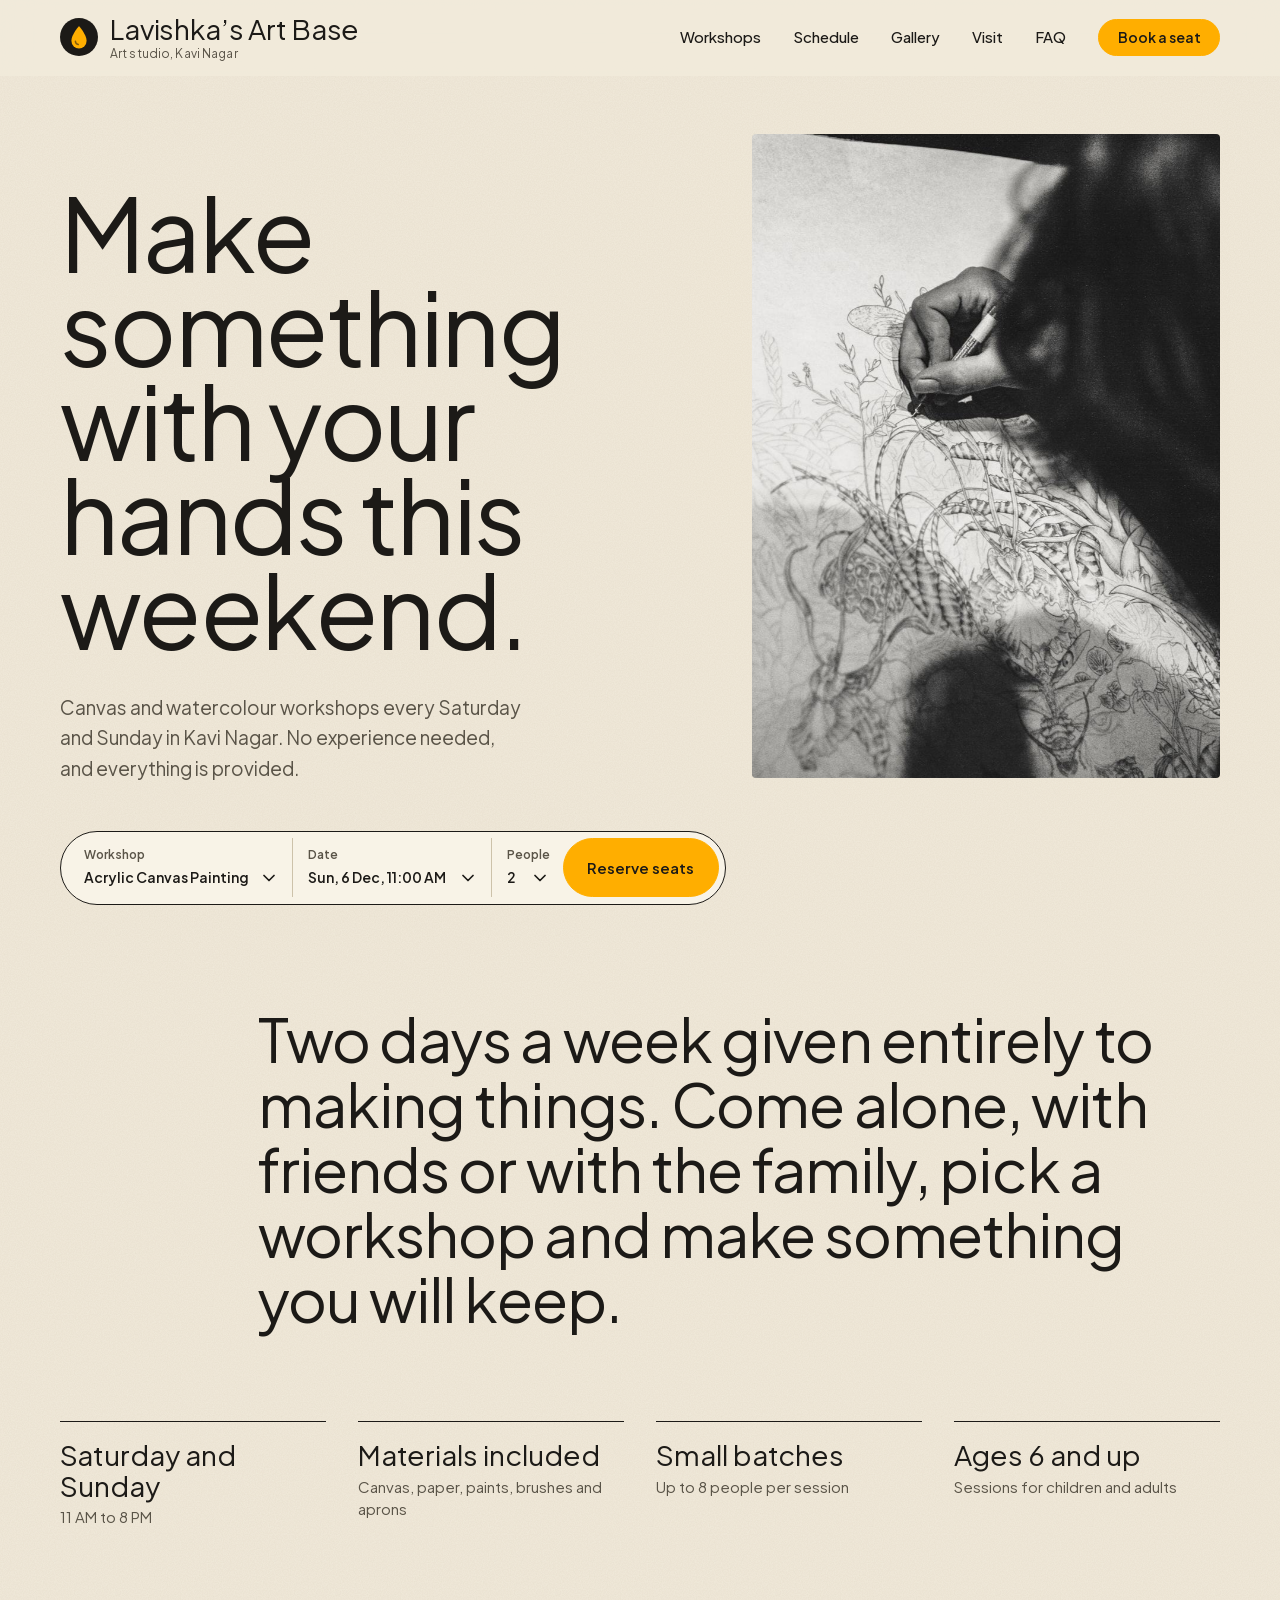
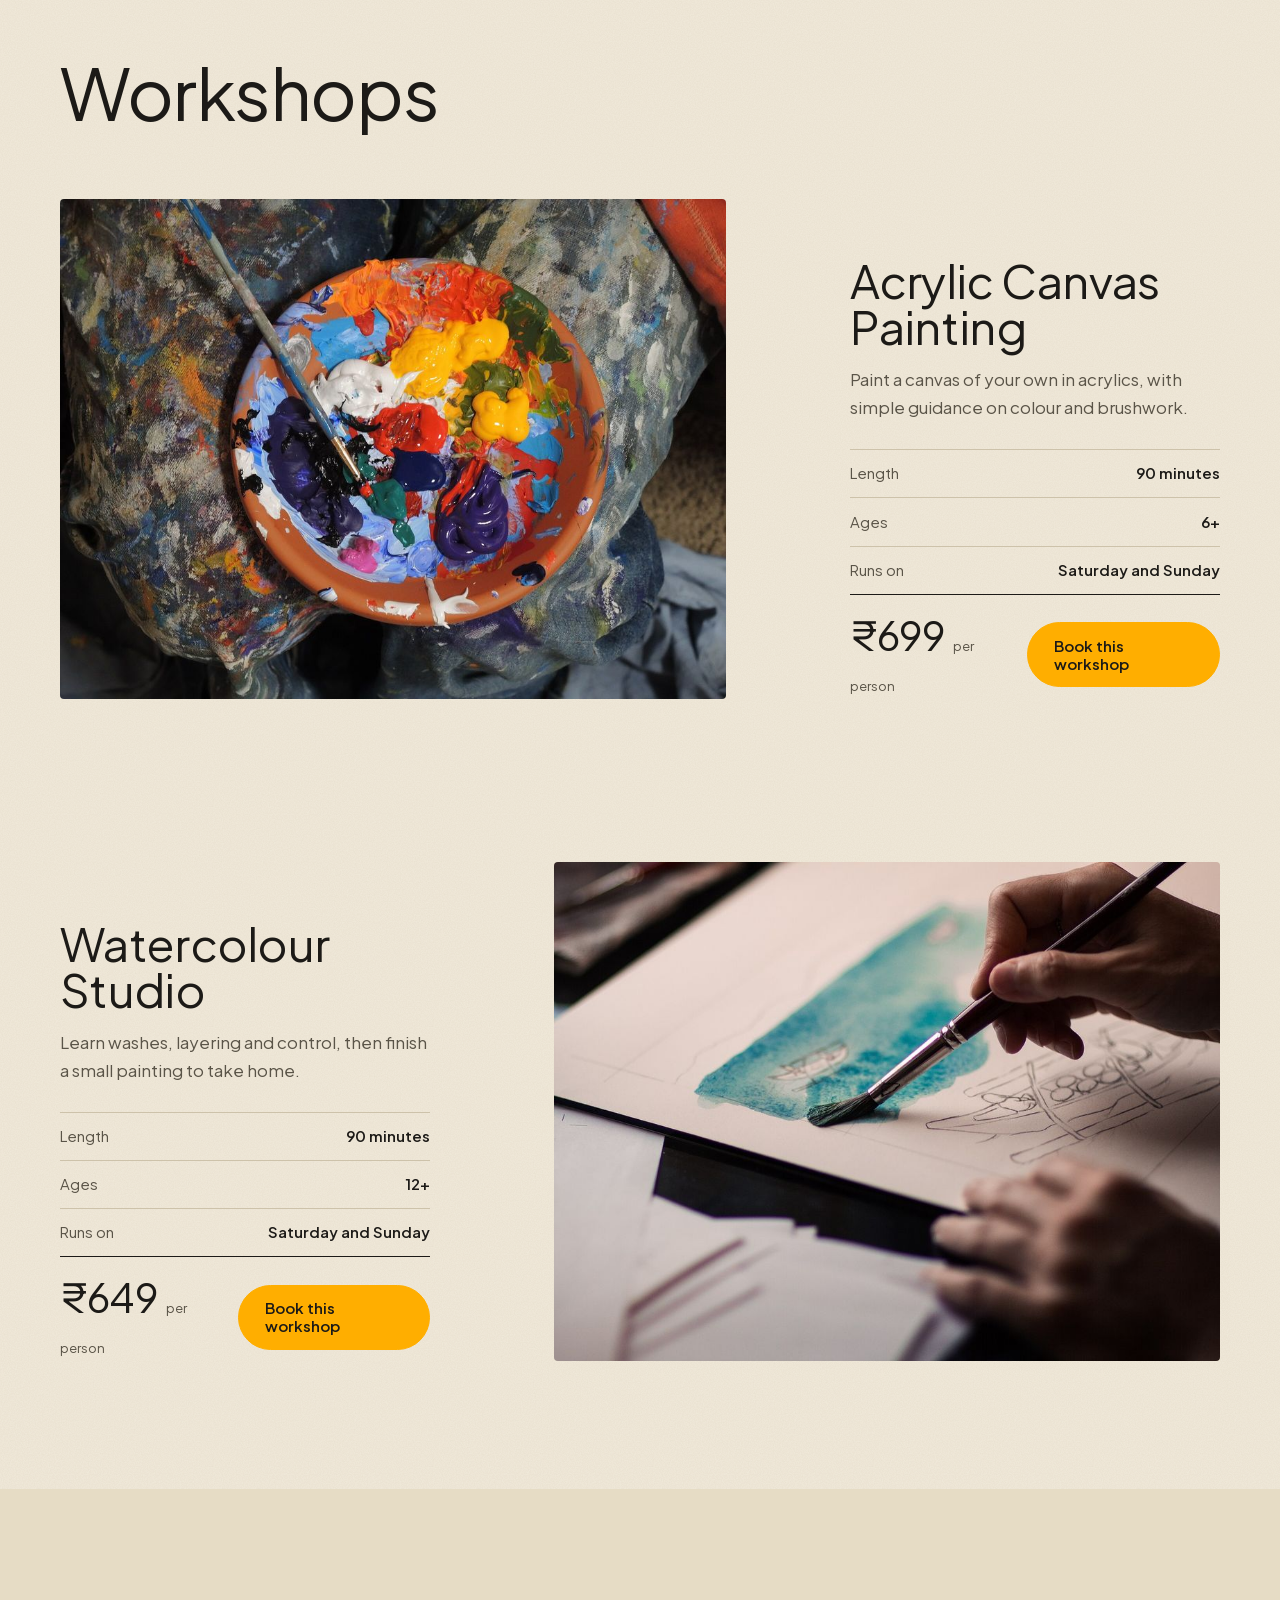
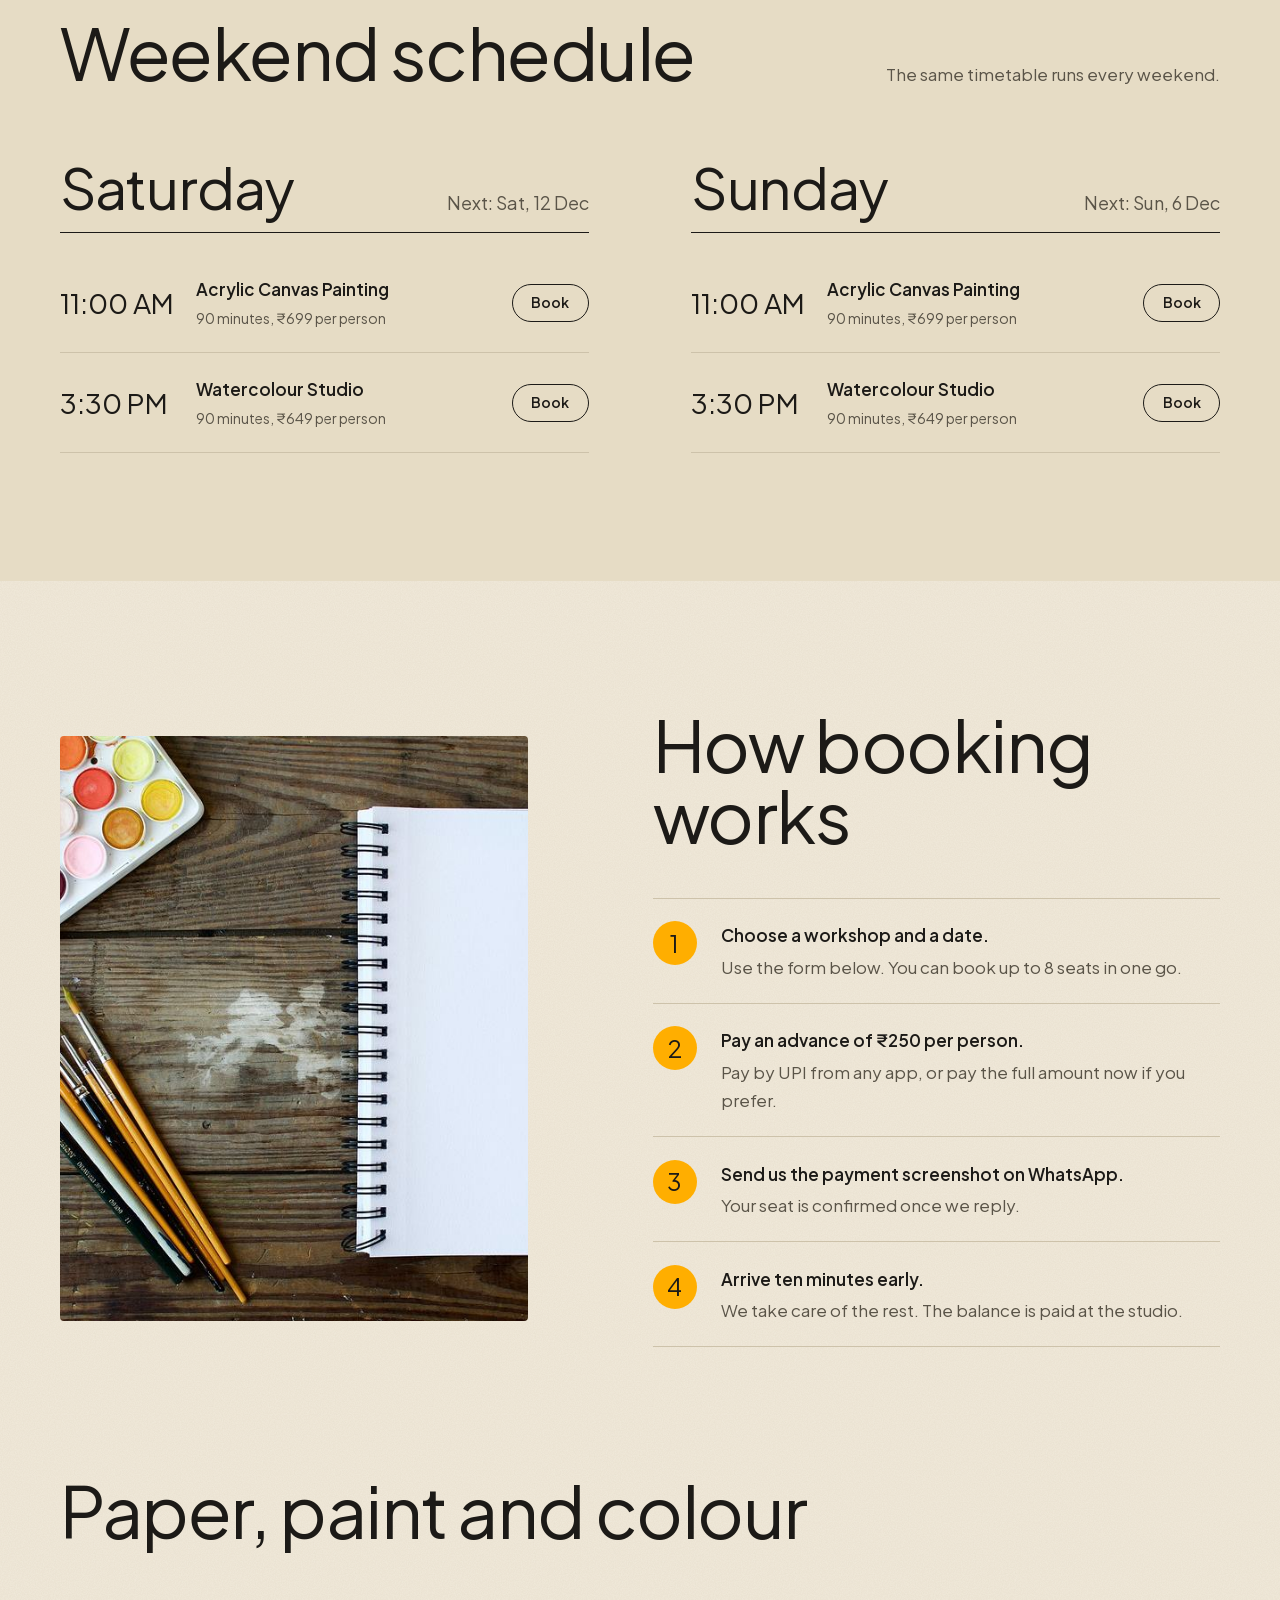
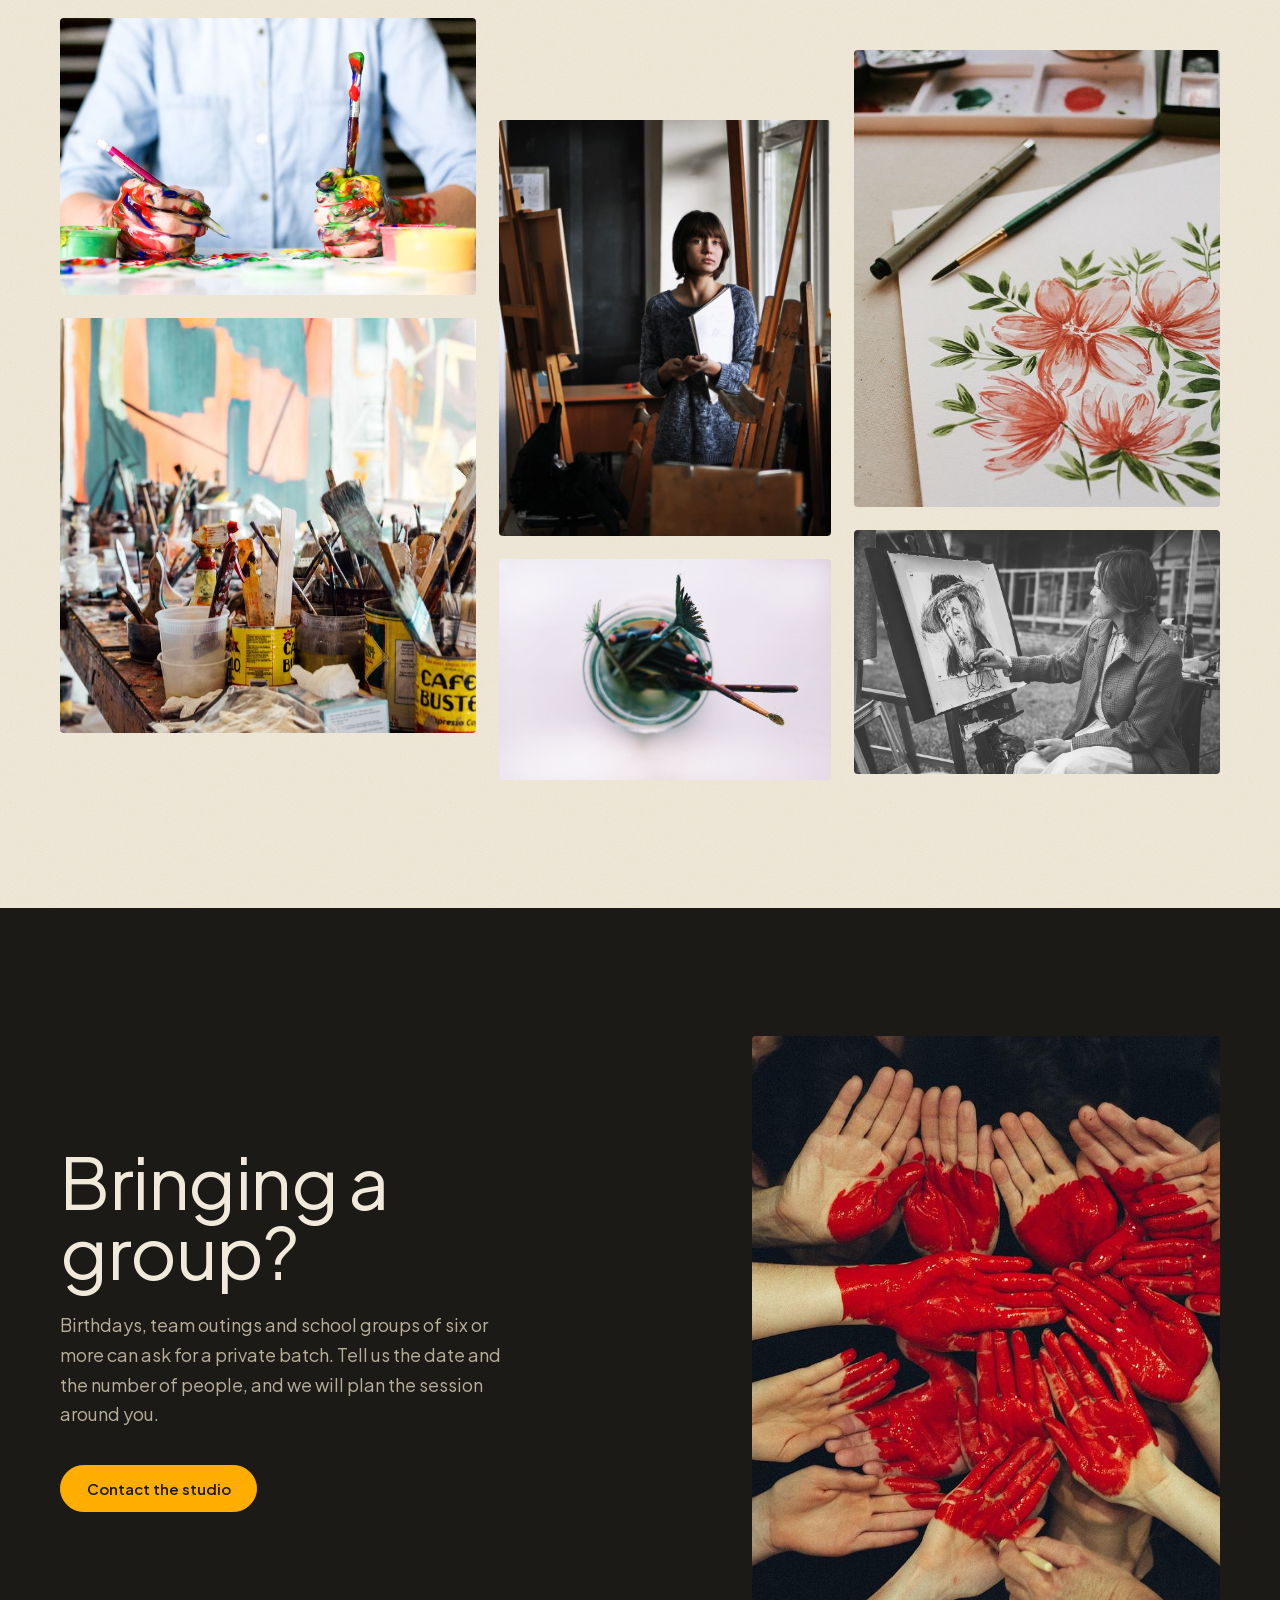
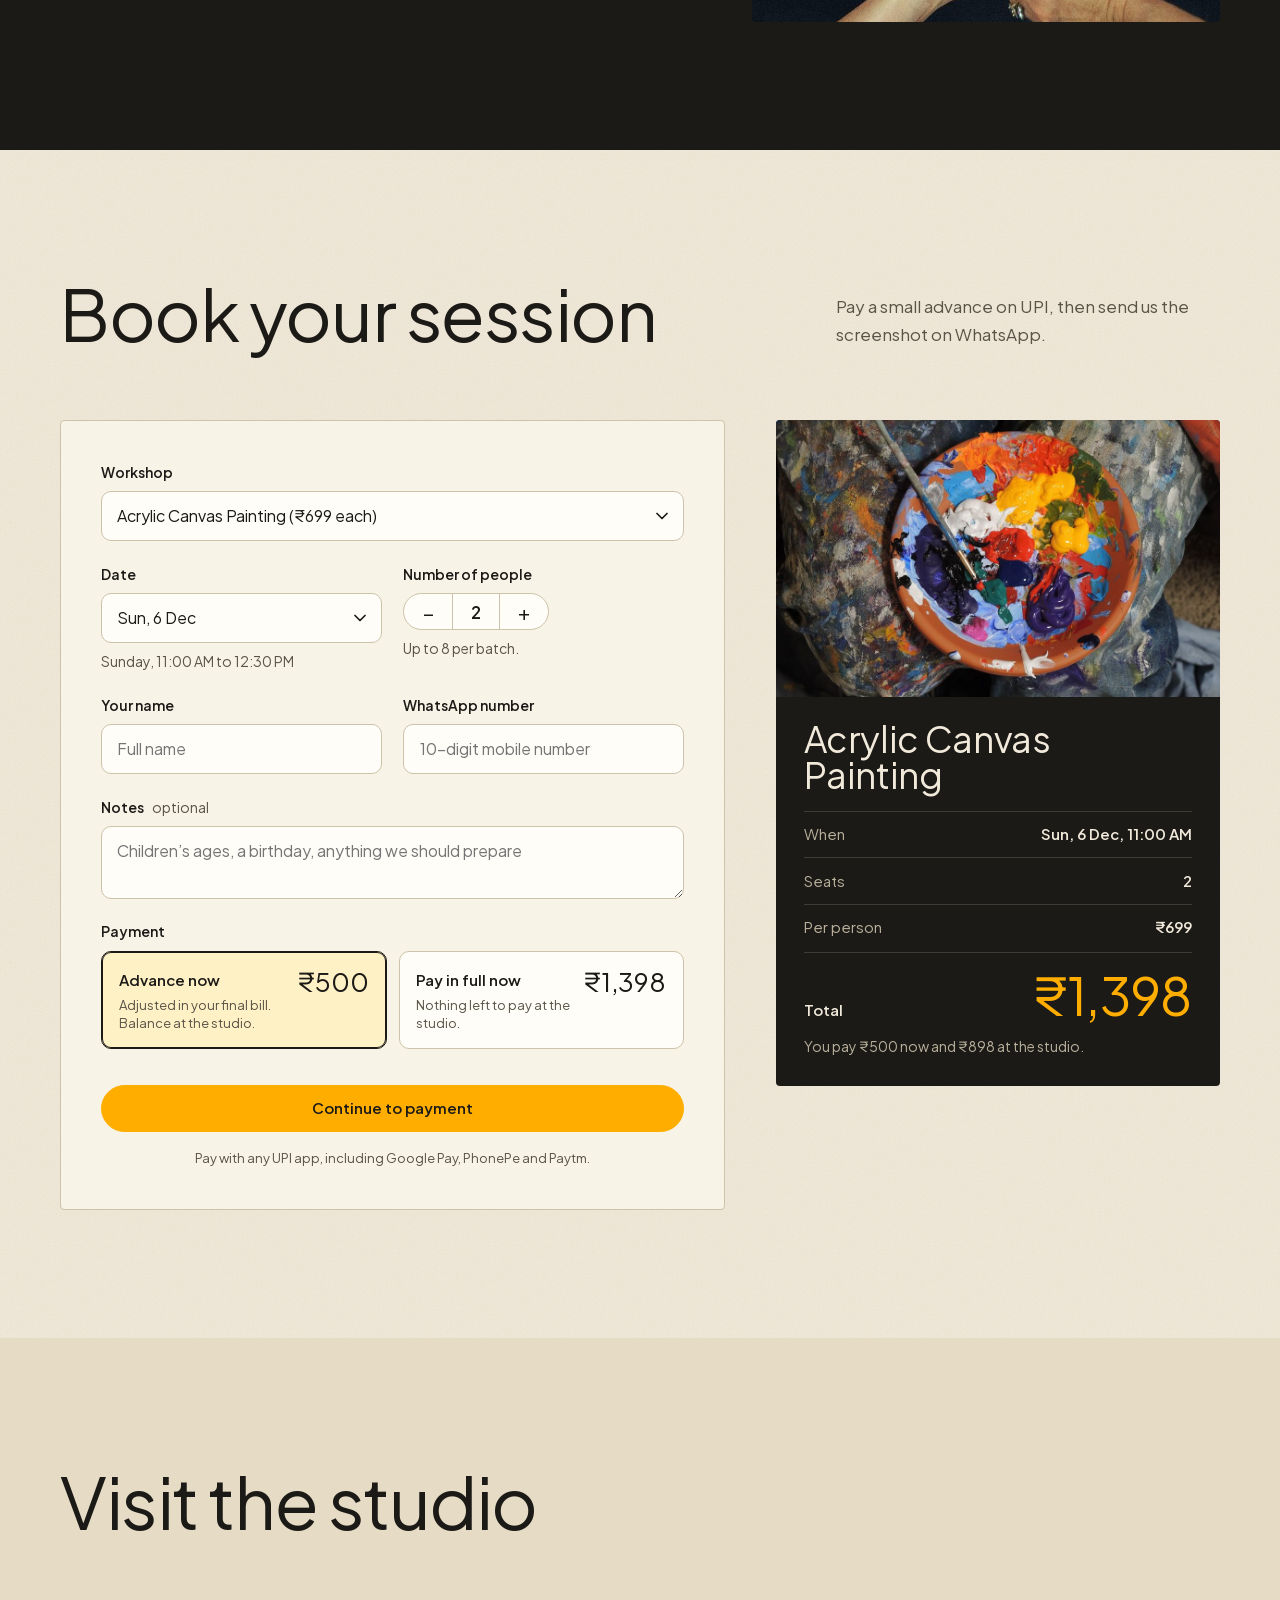
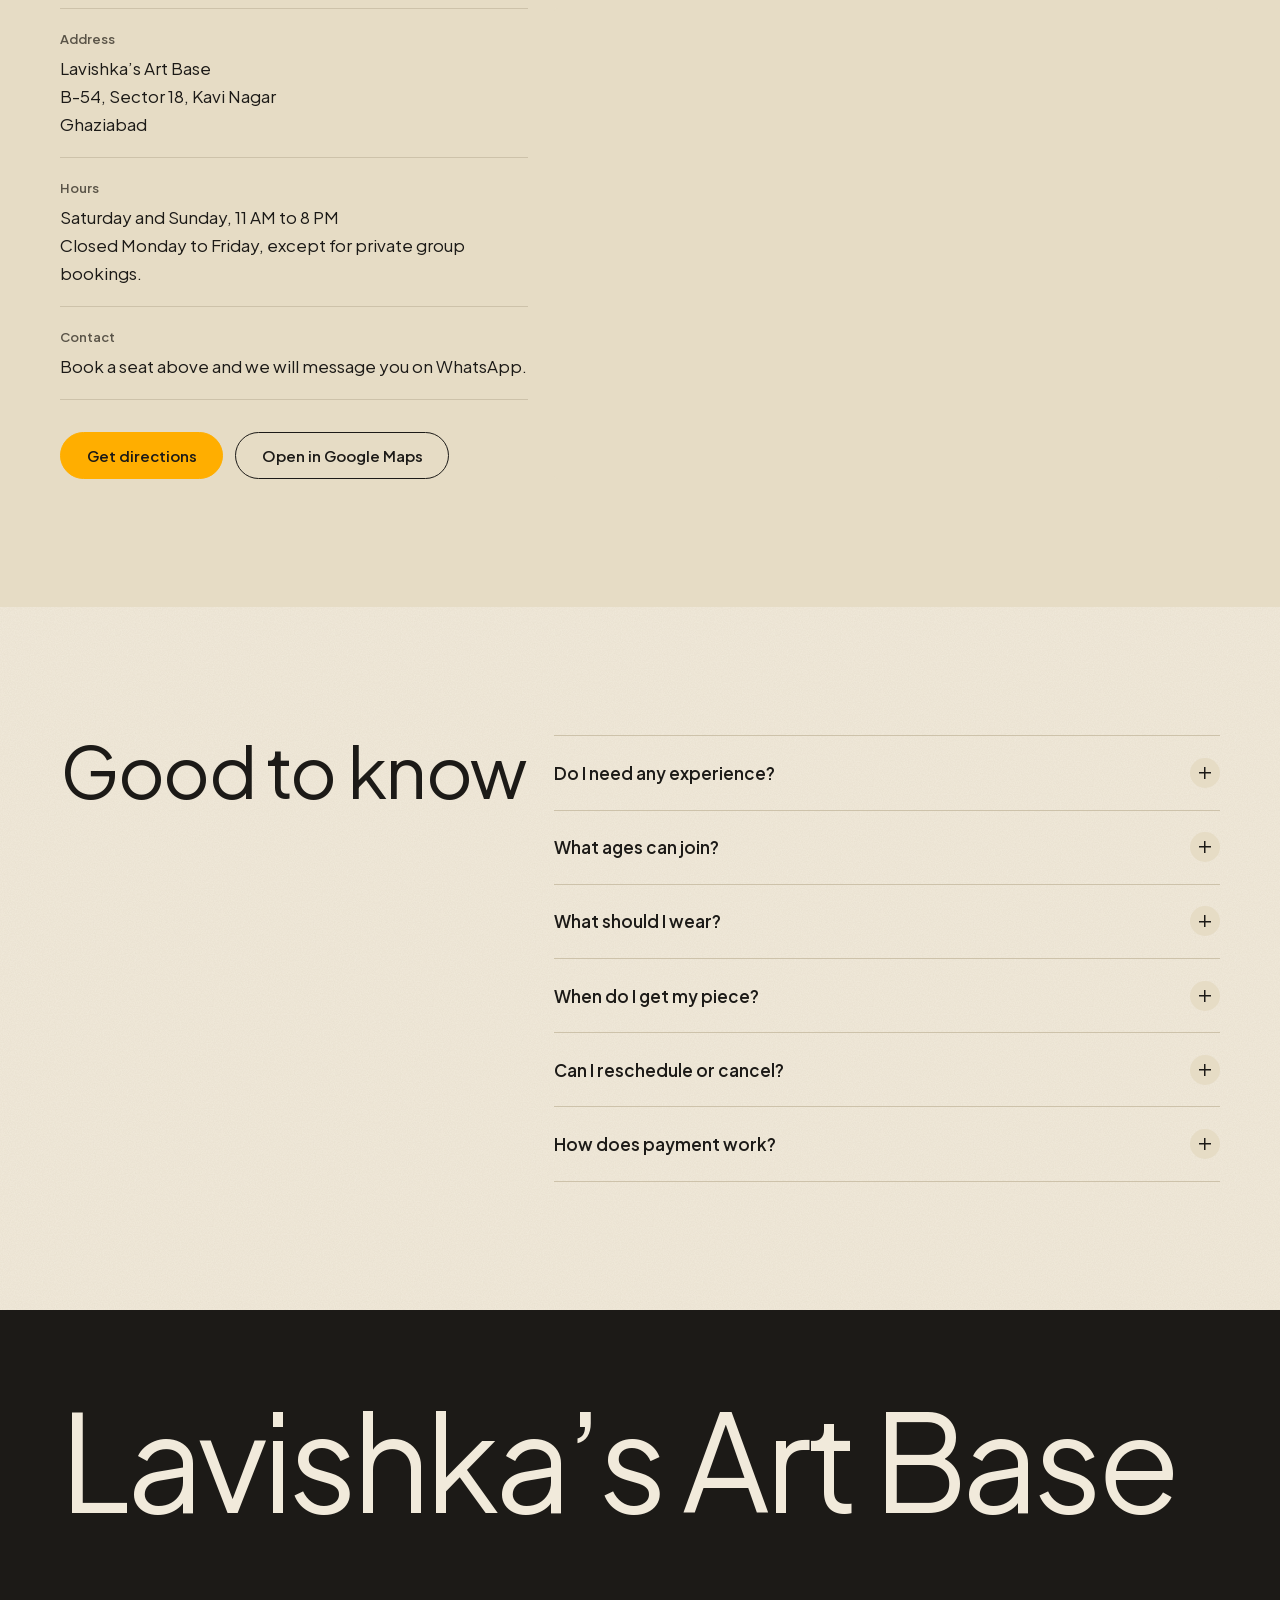
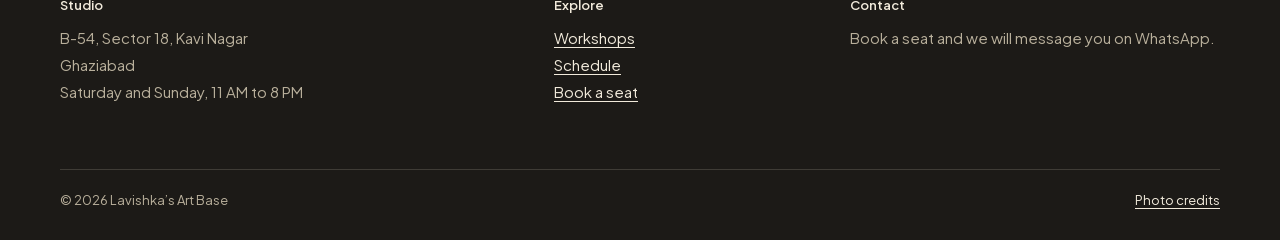
==== commit 5ad4485c: "Redesign: warm paper, charcoal and amber with an editorial serif New layout with an asymmetric hero," ====
--- a/index.html
+++ b/index.html
@@ -5,15 +5,16 @@
 <meta name="viewport" content="width=device-width, initial-scale=1">
 <title>Lavishka’s Art Base | Art and painting workshops in Kavi Nagar, Ghaziabad</title>
 <meta name="description" content="Weekend canvas and watercolour painting workshops at B-54, Sector 18, Kavi Nagar, Ghaziabad. Small batches, all materials included. Book your seat online.">
-<meta name="theme-color" content="#F6F6F2">
+<meta name="theme-color" content="#F1EADB">
 <meta property="og:type" content="website">
 <meta property="og:title" content="Lavishka’s Art Base | Art and painting workshops in Kavi Nagar">
 <meta property="og:description" content="Weekend canvas and watercolour painting workshops in Ghaziabad. Small batches, all materials included.">
 <meta property="og:image" content="https://technicallyyourskartik-max.github.io/lavishkas-art-base/assets/img/og.jpg">
 <meta name="twitter:card" content="summary_large_image">
 <link rel="icon" href="assets/favicon.svg" type="image/svg+xml">
-<link rel="preload" href="assets/fonts/newsreader-latin.woff2" as="font" type="font/woff2" crossorigin>
-<link rel="preload" href="assets/fonts/hanken-latin.woff2" as="font" type="font/woff2" crossorigin>
+<link rel="preload" href="assets/fonts/instrument-serif.woff2" as="font" type="font/woff2" crossorigin>
+<link rel="preload" href="assets/fonts/jakarta-latin.woff2" as="font" type="font/woff2" crossorigin>
+<script>document.documentElement.classList.add("js")</script>
 <link rel="stylesheet" href="css/style.css">
 </head>
 <body>
@@ -22,8 +23,8 @@
 <header class="site-header" id="top">
   <div class="wrap bar">
     <a class="brand" href="#top" aria-label="Lavishka’s Art Base, back to top">
-      <img src="assets/logo-mark.svg" width="40" height="40" alt="">
-      <span class="brand__text"><b>Lavishka’s Art Base</b><small>Art studio</small></span>
+      <img src="assets/logo-mark.svg" width="38" height="38" alt="">
+      <span class="brand__text"><b>Lavishka’s Art Base</b><small>Art studio, Kavi Nagar</small></span>
     </a>
     <button class="nav-toggle" id="nav-toggle" type="button" aria-expanded="false" aria-controls="nav-links">
       <span class="sr">Menu</span><i aria-hidden="true"></i>
@@ -34,7 +35,7 @@
       <a href="#gallery">Gallery</a>
       <a href="#visit">Visit</a>
       <a href="#faq">FAQ</a>
-      <a class="btn btn--sm" href="#book">Book a session</a>
+      <a class="btn btn--sm" href="#book">Book a seat</a>
     </nav>
   </div>
 </header>
@@ -43,35 +44,36 @@
 
 <!-- ===================== HERO ===================== -->
 <section class="hero" aria-labelledby="h-hero">
-  <picture>
-    <source media="(max-width: 700px)" srcset="assets/img/hero-960.jpg">
-    <img class="hero__img" src="assets/img/hero-1920.jpg" width="1920" height="1280" fetchpriority="high"
-         alt="An artist’s hands drawing a detailed botanical illustration on a large sheet of paper, in black and white">
-  </picture>
-  <div class="hero__shade" aria-hidden="true"></div>
-  <div class="wrap hero__inner">
-    <h1 id="h-hero">Make something with your hands this weekend.</h1>
-    <p class="hero__lead">Painting workshops every Saturday and Sunday at B-54, Sector 18, Kavi Nagar. No experience needed.</p>
-  </div>
-</section>
-
-<div class="wrap quick-wrap">
-  <form class="quick" id="quick" aria-label="Reserve seats">
-    <div class="qf"><label for="q-workshop">Workshop</label><select id="q-workshop"></select></div>
-    <div class="qf"><label for="q-date">Date</label><select id="q-date"></select></div>
-    <div class="qf qf--s"><label for="q-people">People</label><select id="q-people"></select></div>
-    <button class="btn" type="submit">Reserve seats</button>
-  </form>
-</div>
-
-<!-- ===================== INTRO ===================== -->
-<section class="section intro" aria-labelledby="h-intro">
-  <div class="wrap">
-    <div class="intro__top">
-      <h2 id="h-intro">Two days a week given entirely to making things.</h2>
-      <p>Lavishka’s Art Base is a weekend art studio in Kavi Nagar. Come alone, with friends or with the family, pick a workshop and make something you will keep. We provide the canvas, paper, paints, brushes and guidance.</p>
-    </div>
-    <ul class="facts">
+  <div class="wrap hero__grid">
+    <div class="hero__copy">
+      <h1 id="h-hero">Make something with your hands this weekend.</h1>
+      <p class="hero__lead">Canvas and watercolour workshops every Saturday and Sunday in Kavi Nagar. No experience needed, and everything is provided.</p>
+      <form class="quick" id="quick" aria-label="Reserve seats">
+        <div class="qf"><label for="q-workshop">Workshop</label><select id="q-workshop"></select></div>
+        <div class="qf"><label for="q-date">Date</label><select id="q-date"></select></div>
+        <div class="qf qf--s"><label for="q-people">People</label><select id="q-people"></select></div>
+        <button class="btn" type="submit">Reserve seats</button>
+      </form>
+    </div>
+    <figure class="hero__media">
+      <div class="hero__photo">
+        <picture>
+          <source media="(max-width: 700px)" srcset="assets/img/hero-960.jpg">
+          <img src="assets/img/hero-1920.jpg" width="1920" height="1280" fetchpriority="high" data-parallax
+               alt="An artist’s hands drawing a detailed botanical illustration on a large sheet of paper, in black and white">
+        </picture>
+      </div>
+    </figure>
+  </div>
+</section>
+
+<!-- ===================== STATEMENT ===================== -->
+<section class="section section--flush-top" aria-labelledby="h-intro">
+  <div class="wrap">
+    <div class="statement__grid">
+      <h2 class="statement__text reveal" id="h-intro">Two days a week given entirely to making things. Come alone, with friends or with the family, pick a workshop and make something you will keep.</h2>
+    </div>
+    <ul class="facts reveal">
       <li><b>Saturday and Sunday</b><span>11 AM to 8 PM</span></li>
       <li><b>Materials included</b><span>Canvas, paper, paints, brushes and aprons</span></li>
       <li><b>Small batches</b><span>Up to <span data-seats>8</span> people per session</span></li>
@@ -81,22 +83,17 @@
 </section>
 
 <!-- ===================== WORKSHOPS ===================== -->
-<section class="section section--tight" id="workshops" aria-labelledby="h-workshops">
+<section class="section section--flush-top" id="workshops" aria-labelledby="h-workshops">
   <div class="wrap">
     <div class="sec-head">
       <h2 id="h-workshops">Workshops</h2>
-      <div class="tabs" id="filters" role="group" aria-label="Filter workshops by day">
-        <button class="tab" type="button" data-day="all" aria-pressed="true">All</button>
-        <button class="tab" type="button" data-day="sat" aria-pressed="false">Saturday</button>
-        <button class="tab" type="button" data-day="sun" aria-pressed="false">Sunday</button>
-      </div>
-    </div>
-    <div class="grid" id="workshop-grid"></div>
+    </div>
+    <div class="wks" id="workshop-grid"></div>
   </div>
 </section>
 
 <!-- ===================== SCHEDULE ===================== -->
-<section class="section section--white" id="schedule" aria-labelledby="h-schedule">
+<section class="section section--tint" id="schedule" aria-labelledby="h-schedule">
   <div class="wrap">
     <div class="sec-head">
       <h2 id="h-schedule">Weekend schedule</h2>
@@ -109,7 +106,10 @@
 <!-- ===================== HOW IT WORKS ===================== -->
 <section class="section" id="how" aria-labelledby="h-how">
   <div class="wrap how">
-    <div>
+    <figure class="how__photo reveal">
+      <img src="assets/img/how.jpg" width="1100" height="657" loading="lazy" alt="A watercolour paint set, a sketchbook and brushes on a wooden table">
+    </figure>
+    <div class="how__body">
       <h2 id="h-how">How booking works</h2>
       <ol class="steps">
         <li><div><b>Choose a workshop and a date.</b><p>Use the form below. You can book up to <span data-seats>8</span> seats in one go.</p></div></li>
@@ -118,39 +118,43 @@
         <li><div><b>Arrive ten minutes early.</b><p>We take care of the rest. The balance is paid at the studio.</p></div></li>
       </ol>
     </div>
-    <figure class="how__photo">
-      <img src="assets/img/how.jpg" width="1100" height="657" loading="lazy" alt="A watercolour paint set, a sketchbook and brushes on a wooden table">
-    </figure>
   </div>
 </section>
 
 <!-- ===================== GALLERY ===================== -->
-<section class="section section--white" id="gallery" aria-labelledby="h-gallery">
+<section class="section section--flush-top" id="gallery" aria-labelledby="h-gallery">
   <div class="wrap">
     <div class="sec-head">
       <h2 id="h-gallery">Paper, paint and colour</h2>
-      <p class="sec-head__note">The kind of work that comes out of a weekend session.</p>
-    </div>
-    <div class="mosaic">
-      <img class="m-a" src="assets/img/g-hands.jpg" width="1400" height="933" loading="lazy" alt="Paint-covered hands holding a pencil and a brush over a table of bright paints">
-      <img class="m-b" src="assets/img/g-easels.jpg" width="800" height="1080" loading="lazy" alt="A student standing among wooden easels in a bright art room">
-      <img class="m-c" src="assets/img/g-flowers.jpg" width="1100" height="733" loading="lazy" alt="A watercolour painting of red flowers beside a paint tray and brush">
-      <img class="m-d" src="assets/img/g-studio.jpg" width="1100" height="733" loading="lazy" alt="A busy art table crowded with brushes, tins and tubes of paint">
-      <img class="m-e" src="assets/img/g-brushes.jpg" width="1100" height="733" loading="lazy" alt="A glass jar of paintbrushes seen from above">
-      <img class="m-f" src="assets/img/g-sketch.jpg" width="1100" height="733" loading="lazy" alt="A woman sketching a portrait on an easel outdoors, in black and white">
+    </div>
+    <div class="mos">
+      <div class="mos__col">
+        <figure class="a32 reveal"><img src="assets/img/g-hands.jpg" width="1400" height="933" loading="lazy" alt="Paint-covered hands holding a pencil and a brush over a table of bright paints"></figure>
+        <figure class="a11 reveal"><img src="assets/img/g-studio.jpg" width="1100" height="733" loading="lazy" alt="A busy art table crowded with brushes, tins and tubes of paint"></figure>
+      </div>
+      <div class="mos__col">
+        <figure class="a45 reveal"><img src="assets/img/g-easels.jpg" width="800" height="1080" loading="lazy" alt="A student standing among wooden easels in a bright art room"></figure>
+        <figure class="a32 reveal"><img src="assets/img/g-brushes.jpg" width="1100" height="733" loading="lazy" alt="A glass jar of paintbrushes seen from above"></figure>
+      </div>
+      <div class="mos__col">
+        <figure class="a45 reveal"><img src="assets/img/g-flowers.jpg" width="1100" height="733" loading="lazy" alt="A watercolour painting of red flowers beside a paint tray and brush"></figure>
+        <figure class="a32 reveal"><img src="assets/img/g-sketch.jpg" width="1100" height="733" loading="lazy" alt="A woman sketching a portrait on an easel outdoors, in black and white"></figure>
+      </div>
     </div>
   </div>
 </section>
 
 <!-- ===================== GROUPS ===================== -->
-<section class="section band-celadon" id="groups" aria-labelledby="h-groups">
+<section class="section section--dark" id="groups" aria-labelledby="h-groups">
   <div class="wrap groups">
-    <img class="groups__photo" src="assets/img/groups.jpg" width="1300" height="867" loading="lazy" alt="A circle of hands, several painted red, reaching towards the centre">
-    <div>
+    <div class="groups__body">
       <h2 id="h-groups">Bringing a group?</h2>
       <p>Birthdays, team outings and school groups of six or more can ask for a private batch. Tell us the date and the number of people, and we will plan the session around you.</p>
       <p class="groups__actions"><a class="btn" id="group-cta" href="#visit">Contact the studio</a></p>
     </div>
+    <figure class="groups__photo reveal">
+      <img src="assets/img/groups.jpg" width="1300" height="867" loading="lazy" alt="A circle of hands, several painted red, reaching towards the centre">
+    </figure>
   </div>
 </section>
 
@@ -231,9 +235,9 @@
 </section>
 
 <!-- ===================== VISIT ===================== -->
-<section class="section section--white" id="visit" aria-labelledby="h-visit">
-  <div class="wrap">
-    <h2 id="h-visit" class="h-solo">Visit the studio</h2>
+<section class="section section--tint" id="visit" aria-labelledby="h-visit">
+  <div class="wrap">
+    <div class="sec-head"><h2 id="h-visit">Visit the studio</h2></div>
     <div class="visit">
       <div class="visit__info">
         <dl class="info">
@@ -274,18 +278,19 @@
 <!-- ===================== FOOTER ===================== -->
 <footer class="footer">
   <div class="wrap">
+    <span class="footer__mark" aria-hidden="true">Lavishka’s Art Base</span>
     <div class="footer__grid">
-      <div class="footer__brand">
-        <img src="assets/logo-mark.svg" width="44" height="44" alt="">
-        <div><b>Lavishka’s Art Base</b><span>Weekend art studio</span></div>
-      </div>
       <div>
         <h3>Studio</h3>
         <p>B-54, Sector 18, Kavi Nagar<br>Ghaziabad<br>Saturday and Sunday, 11 AM to 8 PM</p>
       </div>
       <div>
         <h3>Explore</h3>
-        <p><a href="#workshops">Workshops</a><br><a href="#schedule">Schedule</a><br><a href="#book">Book a session</a></p>
+        <p><a href="#workshops">Workshops</a><br><a href="#schedule">Schedule</a><br><a href="#book">Book a seat</a></p>
+      </div>
+      <div>
+        <h3>Contact</h3>
+        <p id="footer-links">Book a seat and we will message you on WhatsApp.</p>
       </div>
     </div>
     <div class="footer__fine"><span>© 2026 Lavishka’s Art Base</span><a href="credits.html">Photo credits</a></div>
--- a/css/style.css
+++ b/css/style.css
@@ -1,348 +1,391 @@
 /* ==========================================================================
    Lavishka’s Art Base
-   Palette: porcelain white, cobalt, celadon.
-   Type: Newsreader (display, prices) and Hanken Grotesk (text and interface).
+   Warm tactile minimalism: paper, charcoal and one sharp amber.
+   Type: Instrument Serif (display, prices) and Plus Jakarta Sans (text, interface).
    ========================================================================== */
 
-@font-face{font-family:"Newsreader";src:url("../assets/fonts/newsreader-latin.woff2") format("woff2");font-weight:400 600;font-style:normal;font-display:swap;
-  unicode-range:U+0000-00FF,U+0131,U+0152-0153,U+02BB-02BC,U+02C6,U+02DA,U+02DC,U+2000-206F,U+2074,U+20AC,U+2122,U+2191,U+2193,U+2212,U+2215,U+FEFF,U+FFFD}
-@font-face{font-family:"Newsreader";src:url("../assets/fonts/newsreader-rupee.woff2") format("woff2");font-weight:400 600;font-style:normal;font-display:swap;unicode-range:U+20B9}
-@font-face{font-family:"Hanken Grotesk";src:url("../assets/fonts/hanken-latin.woff2") format("woff2");font-weight:400 700;font-style:normal;font-display:swap;
-  unicode-range:U+0000-00FF,U+0131,U+0152-0153,U+02BB-02BC,U+02C6,U+02DA,U+02DC,U+2000-206F,U+2074,U+20AC,U+2122,U+2191,U+2193,U+2212,U+2215,U+FEFF,U+FFFD}
+@font-face{font-family:"Instrument Serif";src:url("../assets/fonts/instrument-serif.woff2") format("woff2");font-weight:400;font-style:normal;font-display:swap;
+  unicode-range:U+0000-00FF,U+0131,U+0152-0153,U+02BB-02BC,U+02C6,U+02DA,U+02DC,U+0304,U+0308,U+0329,U+2000-206F,U+20AC,U+2122,U+2191,U+2193,U+2212,U+2215,U+FEFF,U+FFFD}
+@font-face{font-family:"Instrument Serif";src:url("../assets/fonts/instrument-serif-italic.woff2") format("woff2");font-weight:400;font-style:italic;font-display:swap;
+  unicode-range:U+0000-00FF,U+0131,U+0152-0153,U+02BB-02BC,U+02C6,U+02DA,U+02DC,U+0304,U+0308,U+0329,U+2000-206F,U+20AC,U+2122,U+2191,U+2193,U+2212,U+2215,U+FEFF,U+FFFD}
+@font-face{font-family:"Plus Jakarta Sans";src:url("../assets/fonts/jakarta-latin.woff2") format("woff2");font-weight:200 800;font-style:normal;font-display:swap;
+  unicode-range:U+0000-00FF,U+0131,U+0152-0153,U+02BB-02BC,U+02C6,U+02DA,U+02DC,U+0304,U+0308,U+0329,U+2000-206F,U+20AC,U+2122,U+2191,U+2193,U+2212,U+2215,U+FEFF,U+FFFD}
+/* the rupee sign is missing from Instrument Serif, so it falls back to this */
+@font-face{font-family:"Plus Jakarta Sans";src:url("../assets/fonts/jakarta-rupee.woff2") format("woff2");font-weight:200 800;font-style:normal;font-display:swap;unicode-range:U+20B9}
 
 :root{
-  --porcelain:#F6F6F2;
-  --white:#FFFFFF;
-  --ink:#151A22;
-  --ink-2:#4A525E;
-  --line:#DADCD4;
-  --cobalt:#243F8F;
-  --cobalt-dk:#1A3070;
-  --cobalt-tint:#EAEFFA;
-  --celadon:#DCE7DF;
-  --error:#B3261E;
-  --serif:"Newsreader","Iowan Old Style",Georgia,serif;
-  --sans:"Hanken Grotesk","Newsreader",system-ui,-apple-system,"Segoe UI",Roboto,sans-serif;
-  --r:12px;
-  --r-sm:8px;
-  --header-h:72px;
+  --paper:#F1EADB;
+  --paper-2:#E6DCC5;
+  --paper-3:#F8F3E7;
+  --ink:#1C1A17;
+  --ink-2:#5A5448;
+  --rule:#CDC2AA;
+  --amber:#FFAE00;
+  --amber-tint:#FFF1C6;
+  --on-dark:#B8AF9B;
+  --error:#A8231B;
+  --serif:"Instrument Serif","Plus Jakarta Sans",Georgia,"Times New Roman",serif;
+  --sans:"Plus Jakarta Sans",system-ui,-apple-system,"Segoe UI",Roboto,sans-serif;
+  --r:4px;
+  --r-ctl:10px;
+  --header-h:76px;
+  --gutter:clamp(1.25rem,4vw,2.5rem);
+  --ease:cubic-bezier(.2,.7,.2,1);
 }
 *,*::before,*::after{box-sizing:border-box}
 html{scroll-behavior:smooth;scroll-padding-top:calc(var(--header-h) + 12px);-webkit-text-size-adjust:100%}
-body{margin:0;background:var(--porcelain);color:var(--ink);font:400 1.0625rem/1.6 var(--sans);-webkit-font-smoothing:antialiased;text-rendering:optimizeLegibility}
+body{margin:0;color:var(--ink);font:400 1.0625rem/1.65 var(--sans);-webkit-font-smoothing:antialiased;text-rendering:optimizeLegibility;font-synthesis:none;
+  background-color:var(--paper);
+  background-image:url("data:image/svg+xml,%3Csvg xmlns='http://www.w3.org/2000/svg' width='220' height='220'%3E%3Cfilter id='n'%3E%3CfeTurbulence type='fractalNoise' baseFrequency='.85' numOctaves='2' stitchTiles='stitch'/%3E%3CfeColorMatrix values='0 0 0 0 .36 0 0 0 0 .28 0 0 0 0 .16 0 0 0 .11 0'/%3E%3C/filter%3E%3Crect width='100%25' height='100%25' filter='url(%23n)'/%3E%3C/svg%3E")}
 img{max-width:100%;height:auto;display:block}
-h1,h2,h3,h4{margin:0;font-family:var(--serif);font-weight:400;font-optical-sizing:auto}
+h1,h2,h3,h4{margin:0;font-family:var(--serif);font-weight:400}
 p{margin:0}
 ul,ol{margin:0;padding:0;list-style:none}
-a{color:var(--cobalt);text-underline-offset:.2em}
+a{color:inherit;text-underline-offset:.22em;text-decoration-thickness:1px}
 button,input,select,textarea{font:inherit;color:inherit}
-:focus-visible{outline:3px solid #6F93F0;outline-offset:2px;border-radius:4px}
+:focus-visible{outline:3px solid var(--ink);outline-offset:3px;border-radius:4px}
 .sr{position:absolute;width:1px;height:1px;overflow:hidden;clip:rect(0 0 0 0);white-space:nowrap}
-.skip{position:absolute;left:1rem;top:-4rem;background:var(--ink);color:#fff;padding:.6rem 1rem;border-radius:var(--r-sm);z-index:100}
+.skip{position:absolute;left:1rem;top:-4rem;background:var(--ink);color:var(--paper);padding:.6rem 1rem;border-radius:var(--r-ctl);z-index:100}
 .skip:focus{top:1rem}
-.wrap{max-width:1200px;margin-inline:auto;padding-inline:clamp(1rem,4vw,2rem)}
+.wrap{max-width:1240px;margin-inline:auto;padding-inline:var(--gutter)}
 
 /* ---------- buttons ---------- */
-.btn{display:inline-flex;align-items:center;justify-content:center;gap:.5rem;background:var(--cobalt);color:#fff;border:1px solid var(--cobalt);
-  padding:.8rem 1.4rem;border-radius:var(--r-sm);font-weight:600;font-size:1rem;line-height:1.2;text-decoration:none;cursor:pointer;transition:background .15s,border-color .15s}
-.btn:hover{background:var(--cobalt-dk);border-color:var(--cobalt-dk)}
-.btn--sm{padding:.55rem 1rem;font-size:.9375rem}
+.btn{display:inline-flex;align-items:center;justify-content:center;gap:.5rem;background:var(--amber);color:var(--ink);border:1px solid var(--amber);
+  padding:.85rem 1.6rem;border-radius:999px;font-weight:600;font-size:.9375rem;line-height:1.2;text-decoration:none;cursor:pointer;
+  transition:background .2s var(--ease),color .2s var(--ease),border-color .2s var(--ease),transform .2s var(--ease)}
+.btn:hover{background:var(--ink);border-color:var(--ink);color:var(--paper);transform:translateY(-2px)}
+.btn:active{transform:none}
+.btn--sm{padding:.6rem 1.15rem;font-size:.875rem}
 .btn--wide{width:100%}
-.btn--ghost{background:transparent;color:var(--ink);border-color:#B9BCB4}
-.btn--ghost:hover{background:var(--white);border-color:var(--ink)}
-.btn--whatsapp{background:#146C43;border-color:#146C43}
-.btn--whatsapp:hover{background:#0F5535;border-color:#0F5535}
+.btn--ghost{background:transparent;border-color:var(--ink)}
+.btn--ghost:hover{background:var(--ink);color:var(--paper)}
+.btn--whatsapp{background:#146C43;border-color:#146C43;color:#fff}
+.btn--whatsapp:hover{background:var(--ink);border-color:var(--ink)}
 .btn[disabled]{opacity:.5;cursor:not-allowed}
-.linkbtn{background:none;border:0;padding:.25rem 0;color:var(--cobalt);font-weight:600;cursor:pointer;text-decoration:underline;text-underline-offset:.2em}
+.linkbtn{background:none;border:0;padding:.25rem 0;font-weight:600;cursor:pointer;text-decoration:underline;text-underline-offset:.22em}
 
 /* ---------- header ---------- */
-.site-header{position:sticky;top:0;z-index:50;height:var(--header-h);background:rgba(246,246,242,.92);-webkit-backdrop-filter:saturate(1.4) blur(12px);backdrop-filter:saturate(1.4) blur(12px);border-bottom:1px solid var(--line)}
+.site-header{position:sticky;top:0;z-index:50;height:var(--header-h);background:rgba(241,234,219,.9);-webkit-backdrop-filter:blur(14px);backdrop-filter:blur(14px);border-bottom:1px solid transparent;transition:border-color .25s}
+.site-header.is-scrolled{border-bottom-color:var(--rule)}
 .bar{height:100%;display:flex;align-items:center;justify-content:space-between;gap:1.5rem}
-.brand{display:flex;align-items:center;gap:.8rem;text-decoration:none;color:var(--ink)}
-.brand__text{display:flex;flex-direction:column;line-height:1.15}
-.brand__text b{font:500 1.375rem/1.1 var(--serif);letter-spacing:-.01em}
-.brand__text small{font-size:.8125rem;color:var(--ink-2);margin-top:.15rem}
-.nav{display:flex;align-items:center;gap:1.75rem}
-.nav a:not(.btn){color:var(--ink);text-decoration:none;font-weight:500;font-size:.9375rem;padding:.4rem 0;border-bottom:2px solid transparent}
-.nav a:not(.btn):hover{border-bottom-color:var(--cobalt)}
-.nav-toggle{display:none;width:44px;height:44px;border:1px solid var(--line);background:var(--white);border-radius:var(--r-sm);cursor:pointer;position:relative}
-.nav-toggle i,.nav-toggle i::before,.nav-toggle i::after{position:absolute;left:12px;right:12px;height:2px;background:var(--ink);content:"";top:50%}
+.brand{display:flex;align-items:center;gap:.75rem;text-decoration:none}
+.brand img{flex:none}
+.brand__text{display:flex;flex-direction:column;line-height:1}
+.brand__text b{font:400 1.75rem/1 var(--serif);letter-spacing:-.005em}
+.brand__text small{font-size:.75rem;color:var(--ink-2);margin-top:.3rem;letter-spacing:.01em}
+.nav{display:flex;align-items:center;gap:2rem}
+.nav a:not(.btn){text-decoration:none;font-weight:500;font-size:.9375rem;padding:.35rem 0;background:linear-gradient(var(--amber),var(--amber)) left bottom/0 3px no-repeat;transition:background-size .25s var(--ease)}
+.nav a:not(.btn):hover{background-size:100% 3px}
+.nav-toggle{display:none;width:44px;height:44px;border:1px solid var(--ink);background:transparent;border-radius:50%;cursor:pointer;position:relative}
+.nav-toggle i,.nav-toggle i::before,.nav-toggle i::after{position:absolute;left:13px;right:13px;height:2px;background:var(--ink);content:"";top:50%}
 .nav-toggle i{margin-top:-1px}
-.nav-toggle i::before{top:-6px;left:0;right:0}
-.nav-toggle i::after{top:6px;left:0;right:0}
+.nav-toggle i::before{top:-5px;left:0;right:0}
+.nav-toggle i::after{top:5px;left:0;right:0}
 
 /* ---------- hero ---------- */
-.hero{position:relative;isolation:isolate;display:grid;align-items:end;min-height:clamp(540px,calc(100svh - var(--header-h) - 40px),800px);background:#0b0d10;color:#fff;overflow:hidden}
-.hero__img{position:absolute;inset:0;width:100%;height:100%;object-fit:cover;object-position:50% 42%;z-index:-2;animation:settle 2.2s cubic-bezier(.2,.7,.2,1) both}
-.hero__shade{position:absolute;inset:0;z-index:-1;background:linear-gradient(90deg,rgba(8,10,14,.55) 0%,rgba(8,10,14,0) 62%),linear-gradient(180deg,rgba(8,10,14,.25) 0%,rgba(8,10,14,0) 28%,rgba(8,10,14,.7) 100%)}
-.hero__inner{width:100%;padding-block:7rem 6.5rem}
-.hero h1{font-size:clamp(2.6rem,5.6vw,5rem);line-height:1.03;letter-spacing:-.028em;max-width:12.5ch;text-wrap:balance}
-.hero__lead{margin-top:1.4rem;max-width:34rem;font-size:clamp(1.0625rem,1.6vw,1.25rem);line-height:1.5;color:rgba(255,255,255,.88)}
-@keyframes settle{from{transform:scale(1.06)}to{transform:scale(1)}}
-
-/* ---------- quick reserve bar ---------- */
-.quick-wrap{position:relative;z-index:2;margin-top:-2.75rem}
-.quick{display:grid;grid-template-columns:1.5fr 1.4fr .5fr auto;align-items:stretch;gap:.25rem;background:var(--white);border-radius:var(--r);padding:.6rem;
-  box-shadow:0 22px 44px -22px rgba(14,24,56,.4),0 0 0 1px rgba(21,26,34,.07)}
-.qf{display:flex;flex-direction:column;justify-content:center;padding:.5rem 1rem;min-width:0}
-.qf + .qf{border-left:1px solid var(--line)}
-.qf label{font-size:.8125rem;font-weight:600;color:var(--ink-2)}
-.qf select{appearance:none;-webkit-appearance:none;border:0;background:transparent url("data:image/svg+xml,%3Csvg xmlns='http://www.w3.org/2000/svg' width='12' height='8' viewBox='0 0 12 8'%3E%3Cpath d='M1 1.5l5 5 5-5' fill='none' stroke='%23151A22' stroke-width='1.7' stroke-linecap='round' stroke-linejoin='round'/%3E%3C/svg%3E") no-repeat right .1rem center;
-  padding:.2rem 1.5rem .2rem 0;font-weight:500;font-size:1.0625rem;width:100%;cursor:pointer;text-overflow:ellipsis}
+.hero{padding-block:clamp(2rem,4.5vw,4rem) clamp(4rem,8vw,7rem)}
+.hero__grid{display:grid;grid-template-columns:repeat(12,minmax(0,1fr));column-gap:clamp(1rem,2vw,2rem);align-items:start}
+.hero__copy{grid-column:1 / 8;grid-row:1;position:relative;z-index:2;padding-top:clamp(1rem,4vw,3.5rem)}
+.hero h1{font-size:clamp(3.4rem,8vw,7.25rem);line-height:.92;letter-spacing:-.025em;margin-right:-1.5rem;animation:rise .9s var(--ease) .15s both}
+.hero__lead{margin-top:clamp(1.5rem,3vw,2.25rem);max-width:29rem;font-size:clamp(1.0625rem,1.5vw,1.1875rem);line-height:1.6;color:var(--ink-2);animation:rise .9s var(--ease) .3s both}
+.hero__media{grid-column:8 / 13;grid-row:1;margin:0;position:relative}
+.hero__photo{overflow:hidden;border-radius:var(--r);aspect-ratio:4/5.5;background:var(--paper-2);animation:unveil 1.25s var(--ease) both}
+.hero__photo img{width:100%;height:118%;object-fit:cover;object-position:62% 50%;transform:translate3d(0,calc(var(--py,0px) - 12%),0);will-change:transform}
+@keyframes unveil{from{clip-path:inset(0 0 100% 0)}to{clip-path:inset(0)}}
+@keyframes rise{from{opacity:0;transform:translateY(18px)}to{opacity:1;transform:none}}
+
+/* quick reserve bar */
+.quick{display:grid;grid-template-columns:minmax(0,1.9fr) minmax(0,1.7fr) minmax(0,.62fr) auto;align-items:stretch;margin-top:clamp(2rem,4vw,3rem);max-width:42rem;
+  background:var(--paper-3);border:1px solid var(--ink);border-radius:999px;padding:.4rem .4rem .4rem .5rem;animation:rise .9s var(--ease) .45s both}
+.qf{display:flex;flex-direction:column;justify-content:center;padding:.4rem .95rem;min-width:0}
+.qf + .qf{border-left:1px solid var(--rule)}
+.qf label{font-size:.75rem;font-weight:600;color:var(--ink-2)}
+.qf select{appearance:none;-webkit-appearance:none;border:0;background:transparent url("data:image/svg+xml,%3Csvg xmlns='http://www.w3.org/2000/svg' width='12' height='8' viewBox='0 0 12 8'%3E%3Cpath d='M1 1.5l5 5 5-5' fill='none' stroke='%231C1A17' stroke-width='1.7' stroke-linecap='round' stroke-linejoin='round'/%3E%3C/svg%3E") no-repeat right .1rem center;
+  padding:.1rem 1.4rem .1rem 0;font-weight:600;font-size:.875rem;width:100%;cursor:pointer;text-overflow:ellipsis}
 .qf select:focus-visible{outline-offset:6px}
-.quick .btn{padding-inline:1.8rem}
+.quick .btn{padding-inline:1.45rem}
 
 /* ---------- sections ---------- */
-.section{padding-block:clamp(4rem,8.5vw,7rem)}
-.section--tight{padding-top:clamp(1rem,3vw,2rem)}
-.section--white{background:var(--white)}
-.band-celadon{background:var(--celadon)}
-h2{font-size:clamp(2rem,4vw,3.125rem);line-height:1.1;letter-spacing:-.02em}
-.sec-head{display:flex;align-items:flex-end;justify-content:space-between;gap:1rem 2rem;flex-wrap:wrap;margin-bottom:clamp(1.75rem,4vw,2.75rem)}
-.sec-head__note{color:var(--ink-2);max-width:26rem;text-wrap:balance}
-.h-solo{margin-bottom:clamp(1.75rem,4vw,2.75rem)}
-
-/* ---------- intro ---------- */
-.intro__top{display:grid;grid-template-columns:1.15fr .85fr;gap:clamp(1.5rem,6vw,5rem);align-items:start}
-.intro__top h2{font-size:clamp(2.1rem,4.6vw,3.75rem);line-height:1.05;letter-spacing:-.025em;text-wrap:balance}
-.intro__top p{color:var(--ink-2);font-size:1.125rem;padding-top:.6rem}
-.facts{display:grid;grid-template-columns:repeat(4,1fr);gap:0;margin-top:clamp(2.5rem,5vw,4rem)}
-.facts li{border-top:2px solid var(--ink);padding:1rem 1.25rem 0 0;display:flex;flex-direction:column;gap:.25rem}
-.facts b{font:500 1.25rem/1.25 var(--serif)}
-.facts span{color:var(--ink-2);font-size:.9375rem;line-height:1.45}
-
-/* ---------- tabs ---------- */
-.tabs{display:inline-flex;background:var(--white);border:1px solid var(--line);border-radius:var(--r-sm);padding:3px}
-.tab{background:transparent;border:0;padding:.5rem 1.1rem;border-radius:6px;font-weight:600;font-size:.9375rem;color:var(--ink-2);cursor:pointer}
-.tab:hover{color:var(--ink)}
-.tab[aria-pressed="true"]{background:var(--ink);color:#fff}
-
-/* ---------- workshop cards ---------- */
-.grid{display:grid;grid-template-columns:repeat(auto-fit,minmax(min(100%,19rem),1fr));gap:clamp(2rem,4vw,3rem) clamp(1.25rem,2.5vw,2rem)}
-.card{display:flex;flex-direction:column}
-.card[hidden]{display:none}
-.card__img{aspect-ratio:3/2;overflow:hidden;border-radius:var(--r);background:var(--line)}
-.card__img img{width:100%;height:100%;object-fit:cover;object-position:var(--pos,50% 50%)}
-.card h3{font-size:1.625rem;line-height:1.15;letter-spacing:-.01em;margin:1.1rem 0 .45rem;font-weight:500}
-.card p{color:var(--ink-2);font-size:1rem}
-.facts-inline{display:flex;flex-wrap:wrap;gap:.2rem 0;margin:.9rem 0 1.1rem;font-size:.9375rem;font-weight:500}
-.facts-inline li + li{border-left:1px solid #B9BCB4;margin-left:.9rem;padding-left:.9rem}
-.card__foot{margin-top:auto;display:flex;align-items:center;justify-content:space-between;gap:1rem;padding-top:1rem;border-top:1px solid var(--line)}
-.price{font:500 1.625rem/1 var(--serif);letter-spacing:-.01em}
-.price small{font:400 .875rem var(--sans);color:var(--ink-2);margin-left:.4rem;letter-spacing:0}
+.section{padding-block:clamp(4.5rem,10vw,8.5rem)}
+.section--flush-top{padding-top:0}
+.section--tint{background:var(--paper-2)}
+.section--dark{background:var(--ink);color:var(--paper)}
+.section--dark :focus-visible{outline-color:var(--amber)}
+h2{font-size:clamp(2.6rem,5.6vw,4.75rem);line-height:.98;letter-spacing:-.02em}
+.sec-head{display:flex;align-items:flex-end;justify-content:space-between;gap:1rem 3rem;flex-wrap:wrap;margin-bottom:clamp(2.5rem,6vw,4.5rem)}
+.sec-head__note{color:var(--ink-2);max-width:24rem}
+
+/* reveal on scroll: only when JS is running */
+.js .reveal{opacity:0;transform:translateY(22px);transition:opacity .8s var(--ease),transform .8s var(--ease)}
+.js .reveal.is-in{opacity:1;transform:none}
+
+/* ---------- statement ---------- */
+.statement__text{grid-column:3 / 13;font:400 clamp(2.1rem,4.7vw,4rem)/1.08 var(--serif);letter-spacing:-.015em;max-width:21em;text-wrap:pretty}
+.statement__grid{display:grid;grid-template-columns:repeat(12,minmax(0,1fr));column-gap:clamp(1rem,2vw,2rem)}
+.facts{display:grid;grid-template-columns:repeat(4,1fr);gap:0 clamp(1rem,2.5vw,2rem);margin-top:clamp(3.5rem,7vw,6rem)}
+.facts li{border-top:1px solid var(--ink);padding-top:1.1rem;display:flex;flex-direction:column;gap:.3rem}
+.facts b{font:400 1.75rem/1.1 var(--serif)}
+.facts span{color:var(--ink-2);font-size:.9375rem;line-height:1.5}
+
+/* ---------- workshops ---------- */
+.wks{display:grid;gap:clamp(4rem,9vw,8rem)}
+.wk{display:grid;grid-template-columns:repeat(12,minmax(0,1fr));column-gap:clamp(1rem,2vw,2rem);align-items:end}
+.wk__img{grid-column:1 / 8;grid-row:1;margin:0;overflow:hidden;border-radius:var(--r);background:var(--paper-2);aspect-ratio:4/3}
+.wk__img img{width:100%;height:100%;object-fit:cover;object-position:var(--pos,50% 50%);transition:transform 1.2s var(--ease)}
+.wk:hover .wk__img img{transform:scale(1.035)}
+.wk__body{grid-column:9 / 13;grid-row:1;padding-bottom:.25rem}
+.wk:nth-child(even) .wk__img{grid-column:6 / 13;margin-top:3rem}
+.wk:nth-child(even) .wk__body{grid-column:1 / 5}
+.wk h3{font-size:clamp(2.3rem,3.6vw,3.25rem);line-height:1;letter-spacing:-.015em}
+.wk__blurb{margin-top:1rem;color:var(--ink-2)}
+.wk__facts{display:grid;margin:1.75rem 0 0}
+.wk__facts > div{display:flex;justify-content:space-between;gap:1rem;padding:.7rem 0;border-top:1px solid var(--rule);font-size:.9375rem}
+.wk__facts dt{color:var(--ink-2)}
+.wk__facts dd{margin:0;font-weight:600;text-align:right}
+.wk__foot{display:flex;align-items:center;justify-content:space-between;gap:1rem;padding-top:1.25rem;border-top:1px solid var(--ink)}
+.price{font:400 2.5rem/1 var(--serif);letter-spacing:-.01em}
+.price small{font:400 .8125rem var(--sans);color:var(--ink-2);margin-left:.45rem;letter-spacing:0}
 
 /* ---------- schedule ---------- */
-.days{display:grid;grid-template-columns:1fr 1fr;gap:clamp(2rem,6vw,5rem);align-items:start}
-.day__head{display:flex;align-items:baseline;justify-content:space-between;gap:1rem;margin-bottom:1rem}
-.day__head h3{font-size:2rem;letter-spacing:-.015em}
-.day__head span{color:var(--ink-2);font-size:.9375rem}
-.slot{display:grid;grid-template-columns:7rem 1fr auto;align-items:center;gap:1rem;padding:1.1rem 0;border-top:1px solid var(--line)}
-.slot:last-child{border-bottom:1px solid var(--line)}
-.slot__time{font:500 1.375rem/1 var(--serif);white-space:nowrap}
+.days{display:grid;grid-template-columns:1fr 1fr;gap:clamp(3rem,8vw,7rem);align-items:start}
+.day__head{display:flex;align-items:baseline;justify-content:space-between;gap:1rem;margin-bottom:1.25rem;padding-bottom:1rem;border-bottom:1px solid var(--ink)}
+.day__head h3{font-size:clamp(2.4rem,4.4vw,3.75rem);line-height:1;letter-spacing:-.015em}
+.day__head span{font:italic 400 1.125rem var(--serif);color:var(--ink-2)}
+.slot{display:grid;grid-template-columns:7.5rem 1fr auto;align-items:center;gap:1rem;padding:1.35rem 0;border-bottom:1px solid var(--rule)}
+.slot__time{font:400 1.75rem/1 var(--serif);white-space:nowrap}
 .slot__what b{display:block;font-weight:600}
-.slot__what small{color:var(--ink-2);font-size:.9375rem}
+.slot__what small{color:var(--ink-2);font-size:.875rem}
 
 /* ---------- how it works ---------- */
-.how{display:grid;grid-template-columns:1.05fr .95fr;gap:clamp(2rem,7vw,6rem);align-items:center}
-.how h2{margin-bottom:1.75rem}
+.how{display:grid;grid-template-columns:repeat(12,minmax(0,1fr));column-gap:clamp(1rem,2vw,2rem);align-items:center}
+.how__photo{grid-column:1 / 6;margin:0;overflow:hidden;border-radius:var(--r)}
+.how__photo img{width:100%;aspect-ratio:4/5;object-fit:cover;object-position:40% 50%}
+.how__body{grid-column:7 / 13}
+.how__body h2{margin-bottom:clamp(1.75rem,4vw,3rem)}
 .steps{counter-reset:step}
-.steps li{counter-increment:step;display:grid;grid-template-columns:3rem 1fr;padding:1.15rem 0;border-top:1px solid var(--line)}
-.steps li:last-child{border-bottom:1px solid var(--line)}
-.steps li::before{content:counter(step);font:500 1.75rem/1.1 var(--serif);color:var(--cobalt)}
+.steps li{counter-increment:step;display:grid;grid-template-columns:4.25rem 1fr;align-items:start;padding:1.4rem 0;border-top:1px solid var(--rule)}
+.steps li:last-child{border-bottom:1px solid var(--rule)}
+.steps li::before{content:counter(step);display:grid;place-items:center;width:2.75rem;height:2.75rem;border-radius:50%;background:var(--amber);font:400 1.5rem/1 var(--serif);padding-bottom:.1rem}
 .steps b{font-weight:600}
-.steps p{color:var(--ink-2);margin-top:.15rem}
-.how__photo{margin:0}
-.how__photo img{width:100%;aspect-ratio:5/4;object-fit:cover;border-radius:var(--r)}
+.steps p{color:var(--ink-2);margin-top:.2rem}
 
 /* ---------- gallery ---------- */
-.mosaic{display:grid;grid-template-columns:repeat(4,1fr);grid-template-rows:repeat(2,clamp(180px,22vw,290px));gap:clamp(.5rem,1.2vw,1rem)}
-.mosaic img{width:100%;height:100%;object-fit:cover;border-radius:var(--r)}
-.m-a{grid-column:1 / 3;grid-row:1}
-.m-b{grid-column:3;grid-row:1 / 3}
-.m-c{grid-column:4;grid-row:1}
-.m-d{grid-column:1;grid-row:2}
-.m-e{grid-column:2;grid-row:2}
-.m-f{grid-column:4;grid-row:2}
+.mos{display:grid;grid-template-columns:1.25fr 1fr 1.1fr;gap:clamp(.75rem,1.8vw,1.5rem);align-items:start}
+.mos__col{display:grid;gap:clamp(.75rem,1.8vw,1.5rem)}
+.mos__col:nth-child(2){margin-top:clamp(2rem,8vw,7rem)}
+.mos__col:nth-child(3){margin-top:clamp(1rem,2.5vw,2.25rem)}
+.mos figure{margin:0;overflow:hidden;border-radius:var(--r);background:var(--paper-2)}
+.mos img{width:100%;height:100%;object-fit:cover;transition:transform 1.2s var(--ease)}
+.mos figure:hover img{transform:scale(1.04)}
+.mos .a32{aspect-ratio:3/2}.mos .a11{aspect-ratio:1}.mos .a45{aspect-ratio:4/5}
 
 /* ---------- groups ---------- */
-.groups{display:grid;grid-template-columns:1fr 1fr;gap:clamp(2rem,6vw,5rem);align-items:center}
-.groups__photo{width:100%;aspect-ratio:4/3;object-fit:cover;border-radius:var(--r)}
-.groups h2{margin-bottom:1rem}
-.groups p{color:#2F3A36;max-width:30rem;font-size:1.125rem}
-.groups__actions{margin-top:1.75rem}
+.groups{display:grid;grid-template-columns:repeat(12,minmax(0,1fr));column-gap:clamp(1rem,2vw,2rem);align-items:center}
+.groups__body{grid-column:1 / 7}
+.groups__photo{grid-column:8 / 13;margin:0;overflow:hidden;border-radius:var(--r)}
+.groups__photo img{width:100%;aspect-ratio:4/5;object-fit:cover}
+.groups h2{margin-bottom:1.5rem}
+.groups p{color:var(--on-dark);max-width:30rem;font-size:1.125rem;text-wrap:pretty}
+.groups__actions{margin-top:2.25rem}
+.section--dark .btn:hover{background:var(--paper);border-color:var(--paper);color:var(--ink)}
 
 /* ---------- booking ---------- */
-.book{display:grid;grid-template-columns:minmax(0,1.5fr) minmax(0,1fr);gap:clamp(1.5rem,4vw,3rem);align-items:start}
-.panel{background:var(--white);border:1px solid var(--line);border-radius:var(--r);padding:clamp(1.25rem,3.5vw,2.25rem)}
-.form-grid{display:grid;grid-template-columns:1fr 1fr;gap:1.25rem 1.25rem;margin-bottom:1.5rem}
+.book{display:grid;grid-template-columns:minmax(0,1.5fr) minmax(0,1fr);gap:clamp(1.5rem,4vw,3.5rem);align-items:start}
+.panel{background:var(--paper-3);border:1px solid var(--rule);border-radius:var(--r);padding:clamp(1.25rem,3.5vw,2.5rem)}
+.form-grid{display:grid;grid-template-columns:1fr 1fr;gap:1.35rem;margin-bottom:1.75rem}
 .field{display:flex;flex-direction:column;min-width:0}
 .field--full{grid-column:1 / -1}
-.field label,.label{font-weight:600;font-size:.9375rem;margin-bottom:.4rem;display:block}
+.field label,.label{font-weight:600;font-size:.875rem;margin-bottom:.45rem;display:block}
 .opt-tag{font-weight:400;color:var(--ink-2);margin-left:.35rem}
-.field input,.field select,.field textarea{width:100%;background:var(--white);border:1px solid #B9BCB4;border-radius:var(--r-sm);padding:.75rem .9rem;font-size:1rem;line-height:1.4}
-.field select{appearance:none;-webkit-appearance:none;padding-right:2.4rem;background:var(--white) url("data:image/svg+xml,%3Csvg xmlns='http://www.w3.org/2000/svg' width='12' height='8' viewBox='0 0 12 8'%3E%3Cpath d='M1 1.5l5 5 5-5' fill='none' stroke='%23151A22' stroke-width='1.7' stroke-linecap='round' stroke-linejoin='round'/%3E%3C/svg%3E") no-repeat right .95rem center;cursor:pointer}
+.field input,.field select,.field textarea{width:100%;background:#FFFDF8;border:1px solid var(--rule);border-radius:var(--r-ctl);padding:.8rem .95rem;font-size:1rem;line-height:1.4}
+.field select{appearance:none;-webkit-appearance:none;padding-right:2.4rem;background:#FFFDF8 url("data:image/svg+xml,%3Csvg xmlns='http://www.w3.org/2000/svg' width='12' height='8' viewBox='0 0 12 8'%3E%3Cpath d='M1 1.5l5 5 5-5' fill='none' stroke='%231C1A17' stroke-width='1.7' stroke-linecap='round' stroke-linejoin='round'/%3E%3C/svg%3E") no-repeat right .95rem center;cursor:pointer}
 .field textarea{resize:vertical;min-height:4.5rem}
-.field input:hover,.field select:hover,.field textarea:hover{border-color:var(--ink)}
-.field input:focus,.field select:focus,.field textarea:focus{outline:none;border-color:var(--cobalt);box-shadow:0 0 0 3px rgba(36,63,143,.2)}
+.field input:hover,.field select:hover,.field textarea:hover{border-color:var(--ink-2)}
+.field input:focus,.field select:focus,.field textarea:focus{outline:none;border-color:var(--ink);box-shadow:0 0 0 3px rgba(255,174,0,.5)}
 .field.has-error input{border-color:var(--error)}
-.err{color:var(--error);font-size:.875rem;margin-top:.35rem;min-height:0}
+.err{color:var(--error);font-size:.875rem;margin-top:.35rem}
 .err:empty{display:none}
 .hint{color:var(--ink-2);font-size:.875rem;margin-top:.4rem}
 .fieldset{border:0;padding:0;margin:0}
 .fieldset legend{padding:0;margin-bottom:.5rem}
-.stepper{display:inline-flex;align-items:stretch;border:1px solid #B9BCB4;border-radius:var(--r-sm);overflow:hidden;align-self:flex-start}
-.stepper button{width:3rem;border:0;background:var(--white);font-size:1.25rem;cursor:pointer}
-.stepper button:hover:not(:disabled){background:var(--cobalt-tint)}
-.stepper button:disabled{color:#A8ABA4;cursor:not-allowed}
-.stepper output{min-width:3rem;display:grid;place-items:center;font-weight:600;border-inline:1px solid #B9BCB4}
+.stepper{display:inline-flex;align-items:stretch;border:1px solid var(--rule);border-radius:999px;overflow:hidden;align-self:flex-start;background:#FFFDF8}
+.stepper button{width:3rem;border:0;background:transparent;font-size:1.25rem;cursor:pointer}
+.stepper button:hover:not(:disabled){background:var(--amber)}
+.stepper button:disabled{color:#A8A08E;cursor:not-allowed}
+.stepper output{min-width:3rem;display:grid;place-items:center;font-weight:600;border-inline:1px solid var(--rule)}
 .pay-opts{display:grid;grid-template-columns:1fr 1fr;gap:.75rem}
 .opt{position:relative;display:block;cursor:pointer}
 .opt input{position:absolute;opacity:0;inset:0;margin:0;cursor:pointer}
-.opt__box{display:flex;justify-content:space-between;align-items:flex-start;gap:.75rem;height:100%;border:1px solid #B9BCB4;border-radius:var(--r-sm);padding:.9rem 1rem;background:var(--white)}
-.opt__box small{display:block;color:var(--ink-2);font-size:.875rem;line-height:1.4;margin-top:.2rem;font-weight:400}
-.opt__box > span{font-weight:600}
-.opt__box b{font:500 1.375rem/1.1 var(--serif);white-space:nowrap}
-.opt:hover .opt__box{border-color:var(--ink)}
-.opt input:checked + .opt__box{border-color:var(--cobalt);box-shadow:inset 0 0 0 1px var(--cobalt);background:var(--cobalt-tint)}
-.opt input:focus-visible + .opt__box{outline:3px solid #6F93F0;outline-offset:2px}
-.methods{margin-top:.9rem;color:var(--ink-2);font-size:.875rem;text-align:center}
-
-/* summary card */
-.ticket{position:sticky;top:calc(var(--header-h) + 1.25rem);background:var(--white);border:1px solid var(--line);border-radius:var(--r);overflow:hidden}
+.opt__box{display:flex;justify-content:space-between;align-items:flex-start;gap:.75rem;height:100%;border:1px solid var(--rule);border-radius:var(--r-ctl);padding:.95rem 1.05rem;background:#FFFDF8}
+.opt__box small{display:block;color:var(--ink-2);font-size:.8125rem;line-height:1.45;margin-top:.2rem;font-weight:400}
+.opt__box > span{font-weight:600;font-size:.9375rem}
+.opt__box b{font:400 1.625rem/1.1 var(--serif);white-space:nowrap}
+.opt:hover .opt__box{border-color:var(--ink-2)}
+.opt input:checked + .opt__box{border-color:var(--ink);box-shadow:inset 0 0 0 1px var(--ink);background:var(--amber-tint)}
+.opt input:focus-visible + .opt__box{outline:3px solid var(--ink);outline-offset:3px}
+.methods{margin-top:1rem;color:var(--ink-2);font-size:.8125rem;text-align:center}
+
+/* summary */
+.ticket{position:sticky;top:calc(var(--header-h) + 1.25rem);background:var(--ink);color:var(--paper);border-radius:var(--r);overflow:hidden}
 .ticket__photo{width:100%;aspect-ratio:16/10;object-fit:cover}
-.ticket__body{padding:1.25rem 1.5rem 1.5rem}
-.ticket h3{font-size:1.625rem;font-weight:500;letter-spacing:-.01em;margin-bottom:.75rem}
+.ticket__body{padding:1.5rem 1.75rem 1.75rem}
+.ticket h3{font-size:2.25rem;line-height:1;letter-spacing:-.01em;margin-bottom:1.1rem}
 .ticket dl{margin:0}
-.ticket dl > div{display:flex;justify-content:space-between;gap:1rem;padding:.6rem 0;border-top:1px solid var(--line)}
-.ticket dt{color:var(--ink-2)}
+.ticket dl > div{display:flex;justify-content:space-between;gap:1rem;padding:.65rem 0;border-top:1px solid rgba(241,234,219,.16);font-size:.9375rem}
+.ticket dt{color:var(--on-dark)}
 .ticket dd{margin:0;font-weight:600;text-align:right}
-.ticket__total{display:flex;justify-content:space-between;align-items:baseline;border-top:2px solid var(--ink);padding-top:.9rem;margin-top:.4rem}
-.ticket__total span{font-weight:600}
-.ticket__total strong{font:500 2rem/1 var(--serif);letter-spacing:-.01em}
+.ticket__total{display:flex;justify-content:space-between;align-items:baseline;border-top:1px solid rgba(241,234,219,.16);padding-top:1rem;margin-top:.1rem}
+.ticket__total span{font-weight:600;font-size:.9375rem}
+.ticket__total strong{font:400 3.25rem/1 var(--serif);color:var(--amber);letter-spacing:-.01em}
+.ticket .hint{color:var(--on-dark);margin-top:.75rem}
 
 /* payment step */
-.pay{display:grid;gap:1.75rem}
-.pay__head h3{font-size:1.875rem;letter-spacing:-.015em;line-height:1.15}
-.pay__head p{color:var(--ink-2);margin-top:.5rem}
-.ref{display:inline-block;background:var(--cobalt-tint);color:var(--cobalt-dk);padding:.05rem .5rem;border-radius:6px;font-weight:700;letter-spacing:.04em}
-.notice{background:#FFF6DC;border:1px solid #E5C766;border-radius:var(--r-sm);padding:.8rem 1rem;font-size:.9375rem;line-height:1.5}
-.notice code{background:rgba(0,0,0,.06);padding:.05rem .3rem;border-radius:4px;font-size:.875em}
-.pay__step{display:grid;gap:.9rem}
-.pay__step h4{font:600 1.0625rem/1.3 var(--sans);display:flex;align-items:center;gap:.7rem}
-.pay__step h4 .n{display:inline-grid;place-items:center;width:1.9rem;height:1.9rem;border-radius:50%;background:var(--ink);color:#fff;font-size:.9375rem}
-.pay__amount{font:500 2.75rem/1 var(--serif);letter-spacing:-.02em}
+.pay{display:grid;gap:2rem}
+.pay__head h3{font-size:clamp(2.1rem,3.4vw,2.75rem);letter-spacing:-.015em;line-height:1.02}
+.pay__head p{color:var(--ink-2);margin-top:.6rem}
+.ref{display:inline-block;background:var(--amber);color:var(--ink);padding:.05rem .55rem;border-radius:6px;font-weight:700;letter-spacing:.04em}
+.notice{background:var(--amber-tint);border:1px solid #E2BC55;border-radius:var(--r-ctl);padding:.85rem 1.05rem;font-size:.9375rem;line-height:1.5}
+.notice code{background:rgba(0,0,0,.07);padding:.05rem .3rem;border-radius:4px;font-size:.875em}
+.pay__step{display:grid;gap:.95rem}
+.pay__step h4{font:600 1rem/1.3 var(--sans);display:flex;align-items:center;gap:.7rem}
+.pay__step h4 .n{display:inline-grid;place-items:center;width:1.9rem;height:1.9rem;border-radius:50%;background:var(--amber);color:var(--ink);font-size:.875rem}
+.pay__amount{font:400 3.5rem/1 var(--serif);letter-spacing:-.02em}
 .pay__row{display:grid;grid-template-columns:auto 1fr;gap:1.5rem;align-items:center}
 .pay__row > .stack{min-width:0}
 .stack{display:grid;gap:.75rem}
-.qr{width:176px;border:1px solid var(--line);border-radius:var(--r-sm);padding:.5rem;background:#fff}
+.qr{width:176px;border:1px solid var(--rule);border-radius:var(--r-ctl);padding:.5rem;background:#fff}
 .qr svg{display:block;width:100%;height:auto}
 .upi-id{display:flex;flex-wrap:wrap;align-items:center;gap:.5rem .75rem}
-.upi-id code{background:var(--porcelain);border:1px solid var(--line);border-radius:6px;padding:.3rem .6rem;font-size:.9375rem;overflow-wrap:anywhere}
-.chip{background:var(--white);border:1px solid #B9BCB4;border-radius:var(--r-sm);padding:.35rem .75rem;font-weight:600;font-size:.875rem;cursor:pointer}
-.chip:hover{border-color:var(--ink)}
-.policy{display:grid;gap:.35rem;color:var(--ink-2);font-size:.9375rem;padding:1rem 1.1rem;background:var(--porcelain);border-radius:var(--r-sm)}
+.upi-id code{background:#FFFDF8;border:1px solid var(--rule);border-radius:6px;padding:.3rem .6rem;font-size:.9375rem;overflow-wrap:anywhere}
+.chip{background:transparent;border:1px solid var(--ink);border-radius:999px;padding:.35rem .85rem;font-weight:600;font-size:.8125rem;cursor:pointer;transition:background .2s,color .2s}
+.chip:hover{background:var(--ink);color:var(--paper)}
+.policy{display:grid;gap:.35rem;color:var(--ink-2);font-size:.9375rem;padding:1.05rem 1.15rem;background:var(--paper-2);border-radius:var(--r-ctl)}
 .policy li{padding-left:1.1rem;position:relative}
-.policy li::before{content:"";position:absolute;left:0;top:.62em;width:5px;height:5px;border-radius:50%;background:var(--ink-2)}
+.policy li::before{content:"";position:absolute;left:0;top:.62em;width:5px;height:5px;border-radius:50%;background:var(--ink)}
 .only-touch{display:none}
 @media (hover:none) and (pointer:coarse){.only-touch{display:inline-flex}.only-desktop{display:none}}
 
 /* ---------- visit ---------- */
-.visit{display:grid;grid-template-columns:.85fr 1.15fr;gap:clamp(1.5rem,5vw,4rem);align-items:stretch}
+.visit{display:grid;grid-template-columns:repeat(12,minmax(0,1fr));column-gap:clamp(1rem,2vw,2rem);align-items:stretch}
+.visit__info{grid-column:1 / 6}
+.map{grid-column:6 / 13;border-radius:var(--r);overflow:hidden;min-height:440px;background:var(--paper-2)}
+.map iframe{width:100%;height:100%;min-height:440px;border:0;display:block;filter:grayscale(.35) sepia(.22) contrast(.96)}
 .info{margin:0}
-.info > div{padding:1.1rem 0;border-top:1px solid var(--line)}
-.info > div:last-child{border-bottom:1px solid var(--line)}
-.info dt{font-size:.875rem;font-weight:600;color:var(--ink-2);margin-bottom:.2rem}
+.info > div{padding:1.2rem 0;border-top:1px solid var(--rule)}
+.info > div:last-child{border-bottom:1px solid var(--rule)}
+.info dt{font-size:.8125rem;font-weight:600;color:var(--ink-2);margin-bottom:.25rem}
 .info dd{margin:0;font-size:1.0625rem}
 .info a{font-weight:600}
-.actions{display:flex;flex-wrap:wrap;gap:.75rem;margin-top:1.5rem}
-.map{border-radius:var(--r);overflow:hidden;min-height:400px;background:#E4E6DF;border:1px solid var(--line)}
-.map iframe{width:100%;height:100%;min-height:400px;border:0;display:block}
+.actions{display:flex;flex-wrap:wrap;gap:.75rem;margin-top:2rem}
 
 /* ---------- faq ---------- */
-.faq-wrap{display:grid;grid-template-columns:.8fr 1.2fr;gap:clamp(1.5rem,6vw,5rem);align-items:start}
-.faq details{border-top:1px solid var(--line)}
-.faq details:last-child{border-bottom:1px solid var(--line)}
-.faq summary{list-style:none;cursor:pointer;display:flex;justify-content:space-between;align-items:center;gap:1rem;padding:1.15rem 0;font-weight:600;font-size:1.0625rem}
+.faq-wrap{display:grid;grid-template-columns:repeat(12,minmax(0,1fr));column-gap:clamp(1rem,2vw,2rem);align-items:start}
+.faq-wrap h2{grid-column:1 / 6}
+.faq{grid-column:6 / 13}
+.faq details{border-top:1px solid var(--rule)}
+.faq details:last-child{border-bottom:1px solid var(--rule)}
+.faq summary{list-style:none;cursor:pointer;display:flex;justify-content:space-between;align-items:center;gap:1rem;padding:1.35rem 0;font-weight:600;font-size:1.0625rem}
 .faq summary::-webkit-details-marker{display:none}
-.faq summary::after{content:"";flex:none;width:14px;height:14px;
-  background:linear-gradient(var(--ink),var(--ink)) center/100% 2px no-repeat,linear-gradient(var(--ink),var(--ink)) center/2px 100% no-repeat}
-.faq details[open] summary::after{background:linear-gradient(var(--ink),var(--ink)) center/100% 2px no-repeat}
-.faq details p{color:var(--ink-2);padding:0 2rem 1.3rem 0;max-width:38rem}
+.faq summary::after{content:"";flex:none;width:30px;height:30px;border-radius:50%;background:
+  linear-gradient(var(--ink),var(--ink)) center/12px 1.5px no-repeat,linear-gradient(var(--ink),var(--ink)) center/1.5px 12px no-repeat,var(--paper-2);transition:background-color .2s}
+.faq summary:hover::after{background-color:var(--amber)}
+.faq details[open] summary::after{background:linear-gradient(var(--ink),var(--ink)) center/12px 1.5px no-repeat,var(--amber)}
+.faq details p{color:var(--ink-2);padding:0 3rem 1.5rem 0;max-width:38rem}
 
 /* ---------- footer ---------- */
-.footer{background:#10151C;color:#C5CBD5;padding-block:clamp(3rem,6vw,4.5rem) 1.75rem}
-.footer a{color:#fff}
-.footer__grid{display:grid;grid-template-columns:1.4fr 1fr 1fr;gap:2rem}
-.footer__brand{display:flex;align-items:center;gap:.9rem}
-.footer__brand b{display:block;font:500 1.5rem/1.15 var(--serif);color:#fff}
-.footer__brand span{font-size:.9375rem}
-.footer h3{font:600 .9375rem var(--sans);color:#fff;margin-bottom:.6rem}
-.footer p{font-size:.9375rem;line-height:1.7}
-.footer__fine{display:flex;justify-content:space-between;gap:1rem;flex-wrap:wrap;margin-top:3rem;padding-top:1.25rem;border-top:1px solid rgba(255,255,255,.14);font-size:.875rem}
+.footer{background:var(--ink);color:var(--on-dark);padding-block:clamp(3.5rem,7vw,6rem) 1.75rem}
+.footer a{color:var(--paper)}
+.footer a:hover{color:var(--amber)}
+.footer__mark{display:block;font:400 clamp(3.2rem,10.5vw,9.5rem)/.9 var(--serif);color:var(--paper);letter-spacing:-.03em;margin-bottom:clamp(2.5rem,6vw,5rem)}
+.footer__grid{display:grid;grid-template-columns:repeat(12,minmax(0,1fr));column-gap:clamp(1rem,2vw,2rem);row-gap:2rem}
+.footer__grid > div:nth-child(1){grid-column:1 / 6}
+.footer__grid > div:nth-child(2){grid-column:6 / 9}
+.footer__grid > div:nth-child(3){grid-column:9 / 13}
+.footer h3{font:600 .8125rem var(--sans);color:var(--paper);margin-bottom:.7rem}
+.footer p{font-size:.9375rem;line-height:1.8}
+.footer__fine{display:flex;justify-content:space-between;gap:1rem;flex-wrap:wrap;margin-top:clamp(2.5rem,5vw,4rem);padding-top:1.25rem;border-top:1px solid rgba(241,234,219,.16);font-size:.8125rem}
 
 /* ---------- toast ---------- */
-.toast{position:fixed;left:50%;bottom:1.5rem;transform:translate(-50%,12px);background:var(--ink);color:#fff;padding:.7rem 1.1rem;border-radius:var(--r-sm);font-size:.9375rem;opacity:0;visibility:hidden;pointer-events:none;transition:opacity .2s,transform .2s,visibility .2s;z-index:80;max-width:calc(100% - 2rem)}
+.toast{position:fixed;left:50%;bottom:1.5rem;transform:translate(-50%,12px);background:var(--ink);color:var(--paper);padding:.75rem 1.25rem;border-radius:999px;font-size:.9375rem;opacity:0;visibility:hidden;pointer-events:none;transition:opacity .2s,transform .2s,visibility .2s;z-index:80;max-width:calc(100% - 2rem)}
 .toast.is-on{opacity:1;visibility:visible;transform:translate(-50%,0)}
 
 /* ---------- credits page ---------- */
 .prose{max-width:46rem;padding-block:clamp(3rem,7vw,5rem)}
-.prose h1{font-size:clamp(2.25rem,5vw,3.5rem);letter-spacing:-.025em;line-height:1.05;margin-bottom:1rem}
-.prose > p{color:var(--ink-2);margin-bottom:2rem}
-.credits li{padding:1rem 0;border-top:1px solid var(--line);display:grid;gap:.15rem}
-.credits li:last-child{border-bottom:1px solid var(--line)}
+.prose h1{font-size:clamp(3rem,7vw,5rem);letter-spacing:-.025em;line-height:.95;margin-bottom:1.25rem}
+.prose > p{color:var(--ink-2);margin-bottom:2.25rem}
+.credits li{padding:1.1rem 0;border-top:1px solid var(--rule);display:grid;gap:.15rem}
+.credits li:last-child{border-bottom:1px solid var(--rule)}
 .credits b{font-weight:600}
 .credits span{color:var(--ink-2);font-size:.9375rem}
 
 /* ---------- responsive ---------- */
 @media (max-width:1020px){
-  .grid{grid-template-columns:repeat(2,1fr)}
-  .facts{grid-template-columns:repeat(2,1fr);row-gap:1.75rem}
+  .hero__copy{grid-column:1 / 8}
+  .hero__media{grid-column:8 / 13}
+  .quick{grid-template-columns:1fr 1fr;border-radius:28px;padding:.4rem;max-width:34rem}
+  .qf + .qf{border-left:0}
+  .qf:nth-child(2){border-left:1px solid var(--rule)}
+  .qf--s{border-top:1px solid var(--rule)}
+  .quick .btn{grid-column:1 / -1;margin-top:.4rem}
+  .facts{grid-template-columns:repeat(2,1fr);row-gap:2rem}
+  .wk__img,.wk:nth-child(even) .wk__img{grid-column:1 / 13;margin-top:0}
+  .wk__body,.wk:nth-child(even) .wk__body{grid-column:1 / 13;grid-row:2;padding-top:1.75rem}
   .book{grid-template-columns:1fr}
   .ticket{position:static;display:grid;grid-template-columns:minmax(0,.9fr) minmax(0,1.1fr)}
   .ticket__photo{height:100%;aspect-ratio:auto}
-  .quick{grid-template-columns:1fr 1fr}
-  .qf + .qf{border-left:0}
-  .qf:nth-child(2){border-left:1px solid var(--line)}
-  .qf--s{border-top:1px solid var(--line)}
-  .quick .btn{grid-column:1 / -1;margin-top:.35rem}
 }
 @media (max-width:860px){
   .nav-toggle{display:block}
-  .nav{position:absolute;top:var(--header-h);left:0;right:0;flex-direction:column;align-items:stretch;gap:0;background:var(--porcelain);border-bottom:1px solid var(--line);padding:.5rem clamp(1rem,4vw,2rem) 1.25rem;display:none}
+  .nav{position:absolute;top:var(--header-h);left:0;right:0;flex-direction:column;align-items:stretch;gap:0;background:var(--paper);border-bottom:1px solid var(--rule);padding:.5rem var(--gutter) 1.5rem;display:none}
   .nav.is-open{display:flex}
-  .nav a:not(.btn){padding:.9rem 0;border-bottom:1px solid var(--line);font-size:1.0625rem}
-  .nav .btn{margin-top:1rem}
-  .intro__top,.how,.groups,.visit,.faq-wrap,.days{grid-template-columns:1fr}
-  .days{gap:2.5rem}
-  .footer__grid{grid-template-columns:1fr 1fr}
-  .footer__brand{grid-column:1 / -1}
-  .mosaic{grid-template-columns:repeat(2,1fr);grid-template-rows:none;grid-auto-rows:clamp(150px,38vw,260px)}
-  .m-a,.m-b,.m-c,.m-d,.m-e,.m-f{grid-column:auto;grid-row:auto}
-  .m-a{grid-column:1 / -1}
-  .m-b{grid-row:span 2}
+  .nav a:not(.btn){padding:1rem 0;border-bottom:1px solid var(--rule);font-size:1.0625rem;background:none}
+  .nav .btn{margin-top:1.25rem}
+  .hero__copy,.hero__media{grid-column:1 / 13;grid-row:auto}
+  .hero__copy{padding-top:.5rem}
+  .hero h1{margin-right:0}
+  .hero__media{margin-top:2.5rem}
+  .hero__photo{aspect-ratio:4/3}
+  .hero__photo img{object-position:60% 40%}
+  .statement__text{grid-column:1 / 13}
+  .days,.how,.groups,.visit,.faq-wrap{grid-template-columns:1fr;display:grid}
+  .days{gap:3.5rem}
+  .how__photo,.how__body,.groups__body,.groups__photo,.visit__info,.map,.faq-wrap h2,.faq{grid-column:1 / -1}
+  .how__photo{margin-bottom:2.5rem}
+  .how__photo img{aspect-ratio:4/3}
+  .groups__photo{margin-top:2.5rem;order:2}
+  .groups__photo img{aspect-ratio:4/3}
+  .map{margin-top:2.5rem;min-height:340px}
+  .map iframe{min-height:340px}
+  .faq-wrap h2{margin-bottom:2rem}
+  .mos{grid-template-columns:1fr 1fr;align-items:start}
+  .mos__col{display:contents}
+  .mos__col:nth-child(2),.mos__col:nth-child(3){margin-top:0}
+  .footer__grid > div:nth-child(1),.footer__grid > div:nth-child(2),.footer__grid > div:nth-child(3){grid-column:1 / -1}
 }
 @media (max-width:620px){
-  :root{--header-h:64px}
+  :root{--header-h:66px}
   .brand__text small{display:none}
-  .brand__text b{font-size:1.25rem}
-  .hero__inner{padding-block:4.5rem 5.5rem}
-  .grid{grid-template-columns:1fr}
-  .quick{grid-template-columns:1fr;padding:.4rem}
-  .qf{padding:.6rem .8rem}
-  .qf:nth-child(2){border-left:0;border-top:1px solid var(--line)}
-  .qf--s{border-top:1px solid var(--line)}
+  .brand__text b{font-size:1.5rem}
+  .hero h1{font-size:clamp(3.1rem,15vw,4.4rem)}
+  .quick{grid-template-columns:1fr;padding:.35rem;border-radius:24px}
+  .qf{padding:.6rem .95rem}
+  .qf:nth-child(2){border-left:0;border-top:1px solid var(--rule)}
+  .qf--s{border-top:1px solid var(--rule)}
   .facts{grid-template-columns:1fr}
   .form-grid{grid-template-columns:1fr}
   .pay-opts{grid-template-columns:1fr}
-  .slot{grid-template-columns:5.5rem 1fr;row-gap:.6rem}
+  .pay__row{grid-template-columns:1fr}
+  .slot{grid-template-columns:5.75rem 1fr;row-gap:.7rem}
   .slot .btn{grid-column:2;justify-self:start}
   .ticket{display:block}
   .ticket__photo{aspect-ratio:16/10}
-  .pay__row{grid-template-columns:1fr}
-  .footer__grid{grid-template-columns:1fr}
-  .footer__fine{margin-top:2rem}
-}
+  .wk__foot{flex-wrap:wrap}
+  .mos figure,.mos .a32,.mos .a11,.mos .a45{aspect-ratio:4/5}
+}
+
+/* ---------- motion preferences ---------- */
 @media (prefers-reduced-motion:reduce){
   html{scroll-behavior:auto}
   *,*::before,*::after{animation:none!important;transition:none!important}
-}
+  .js .reveal{opacity:1;transform:none}
+}
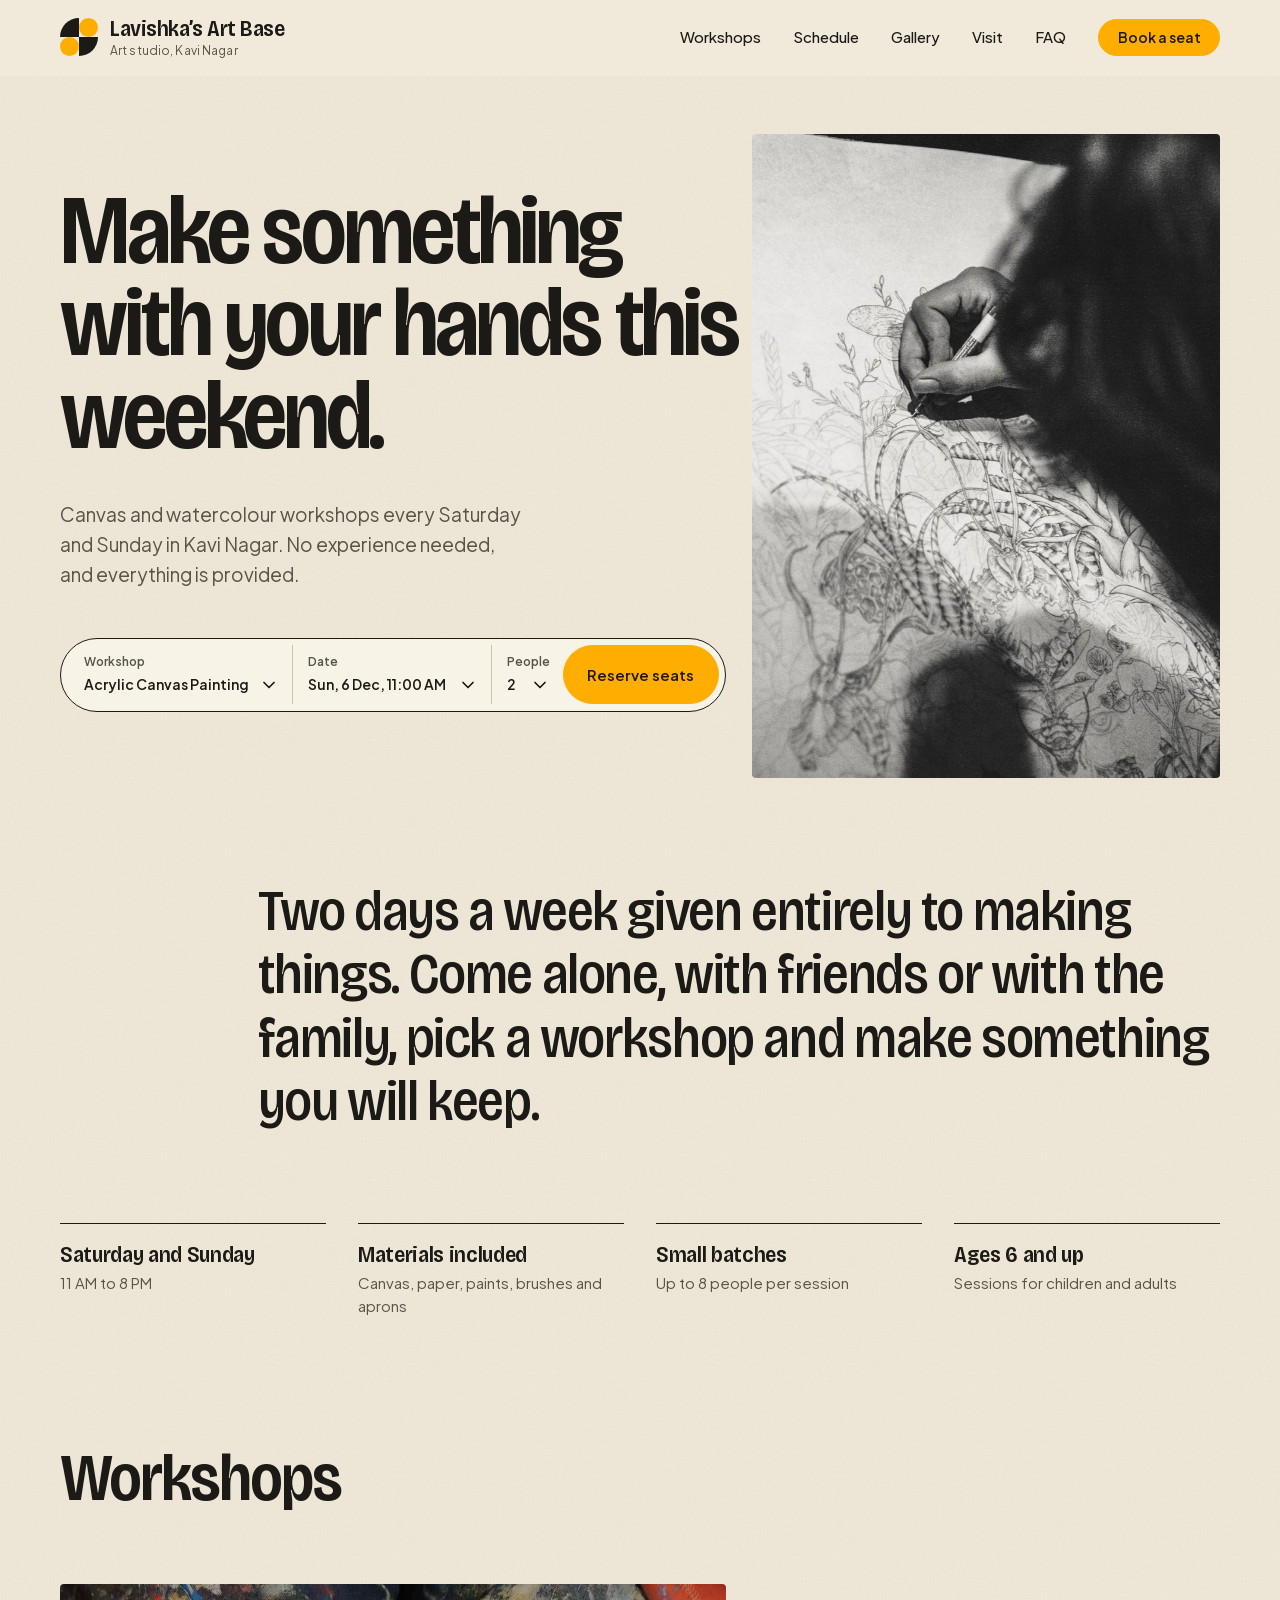
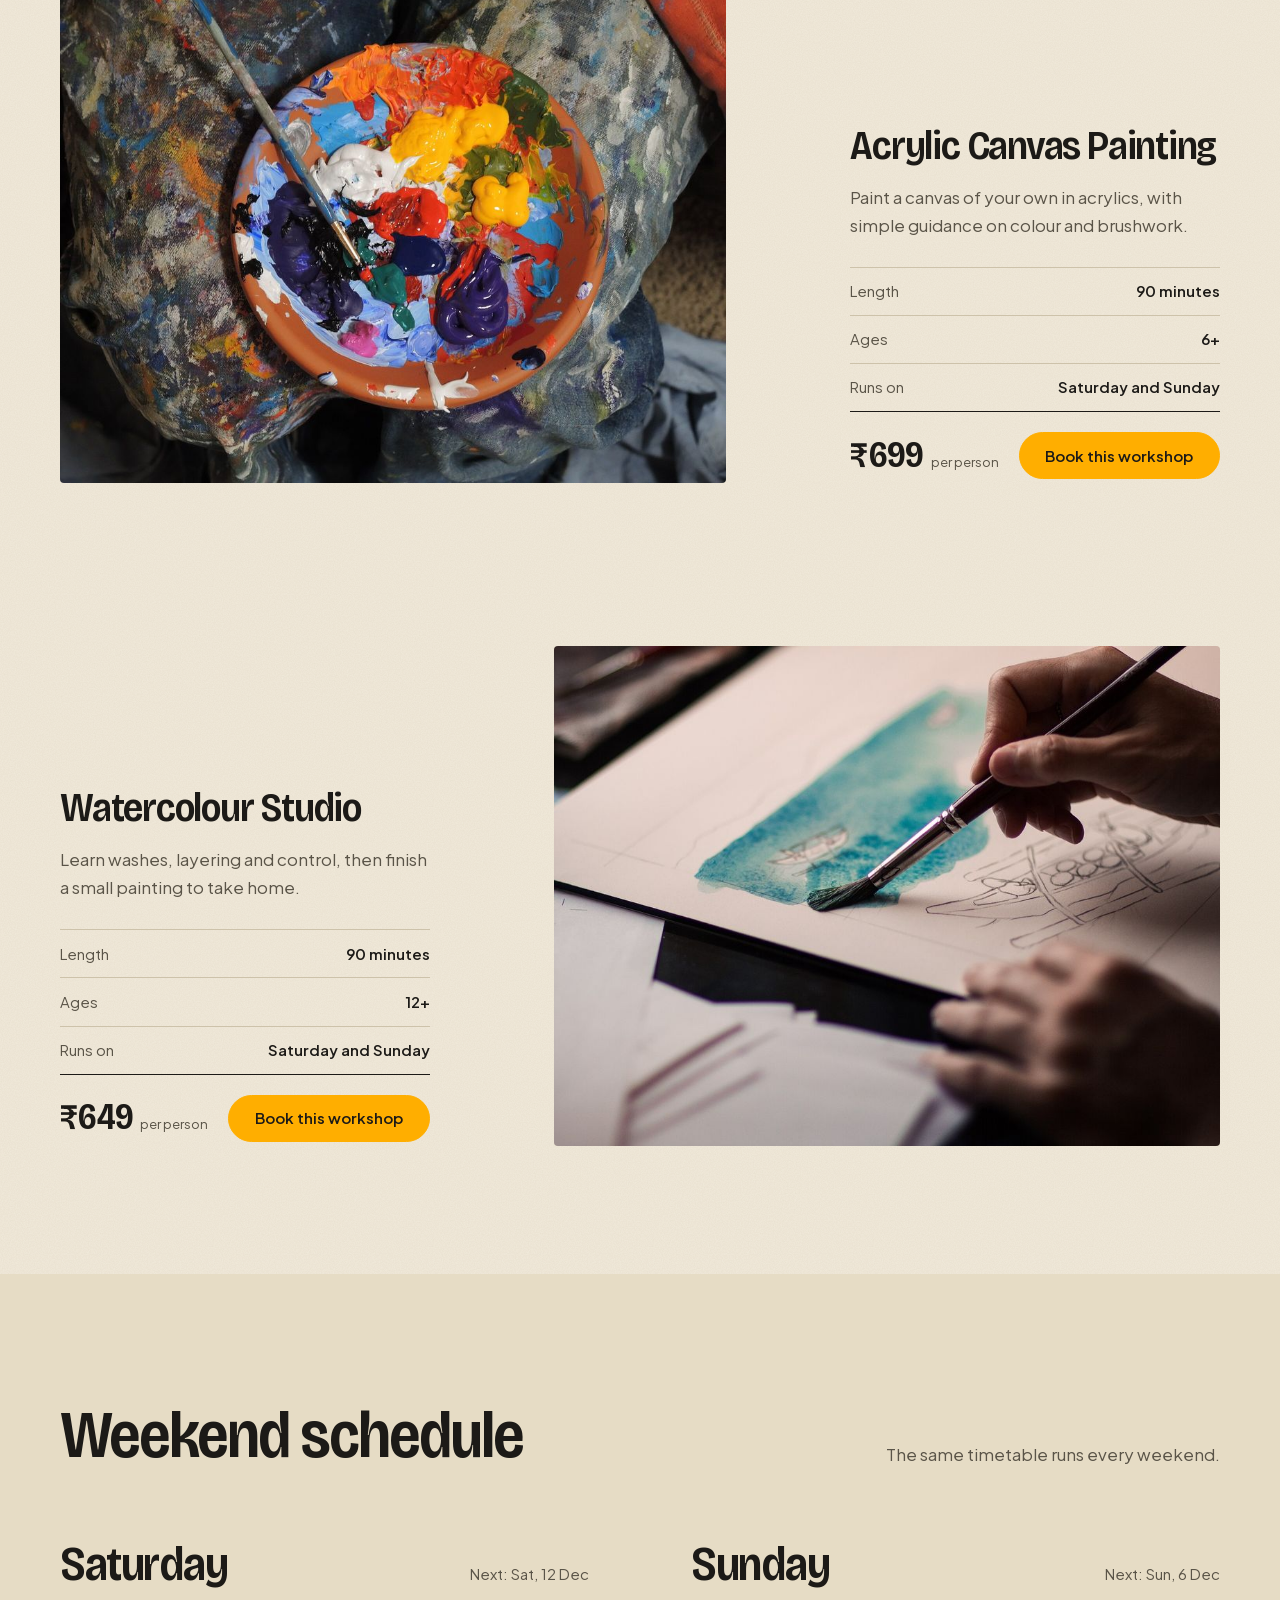
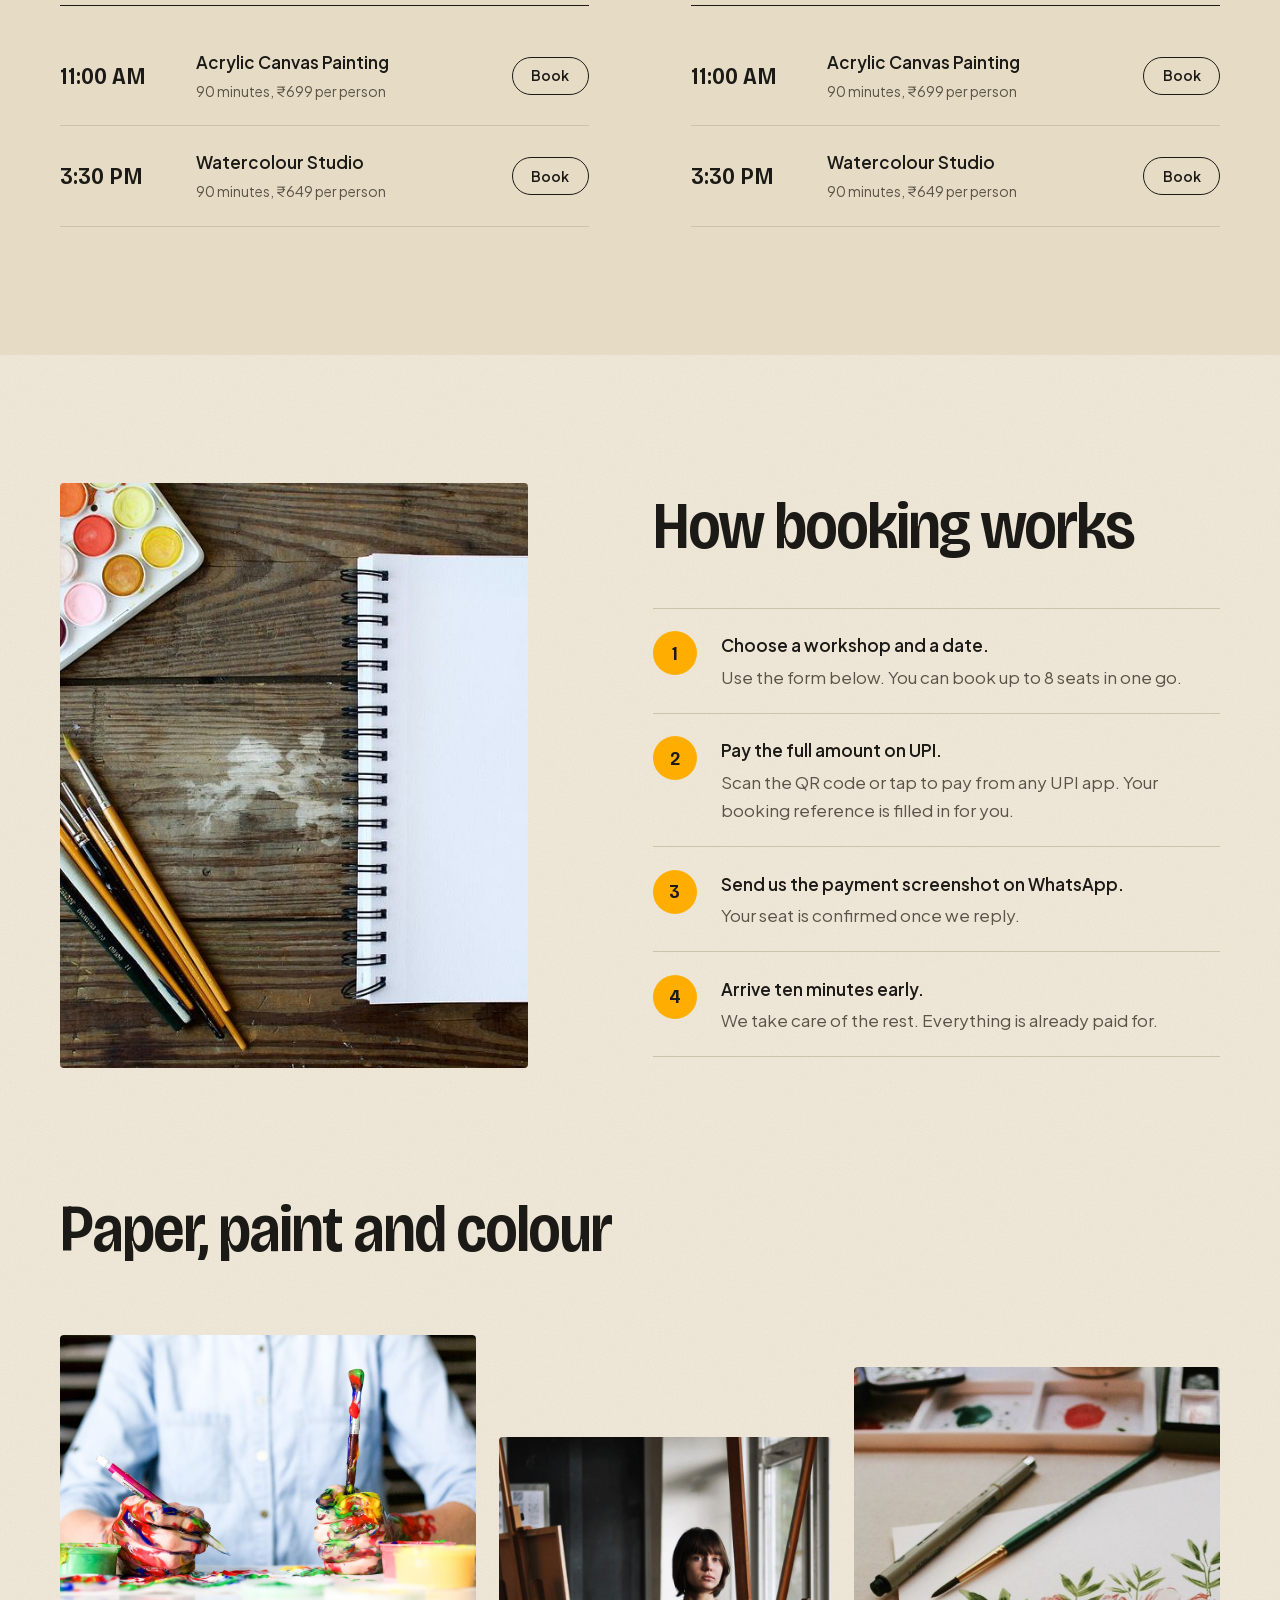
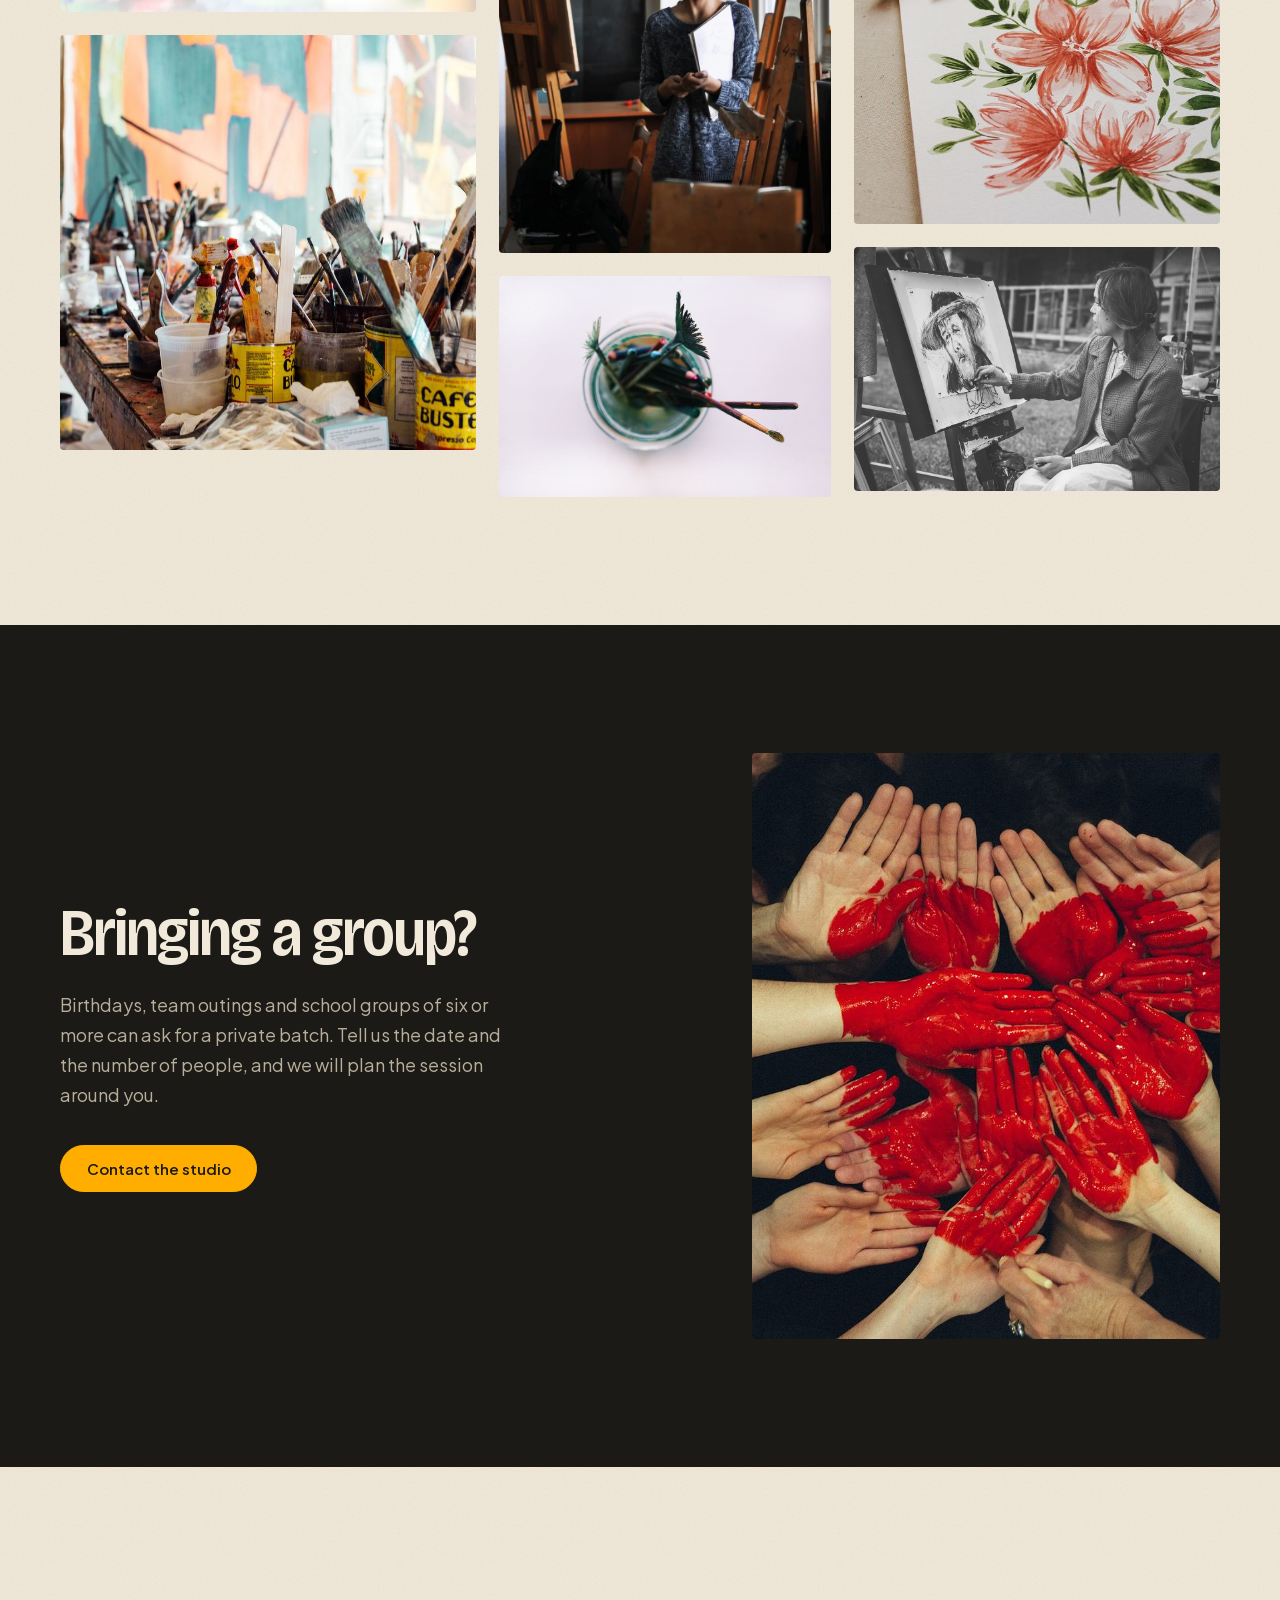
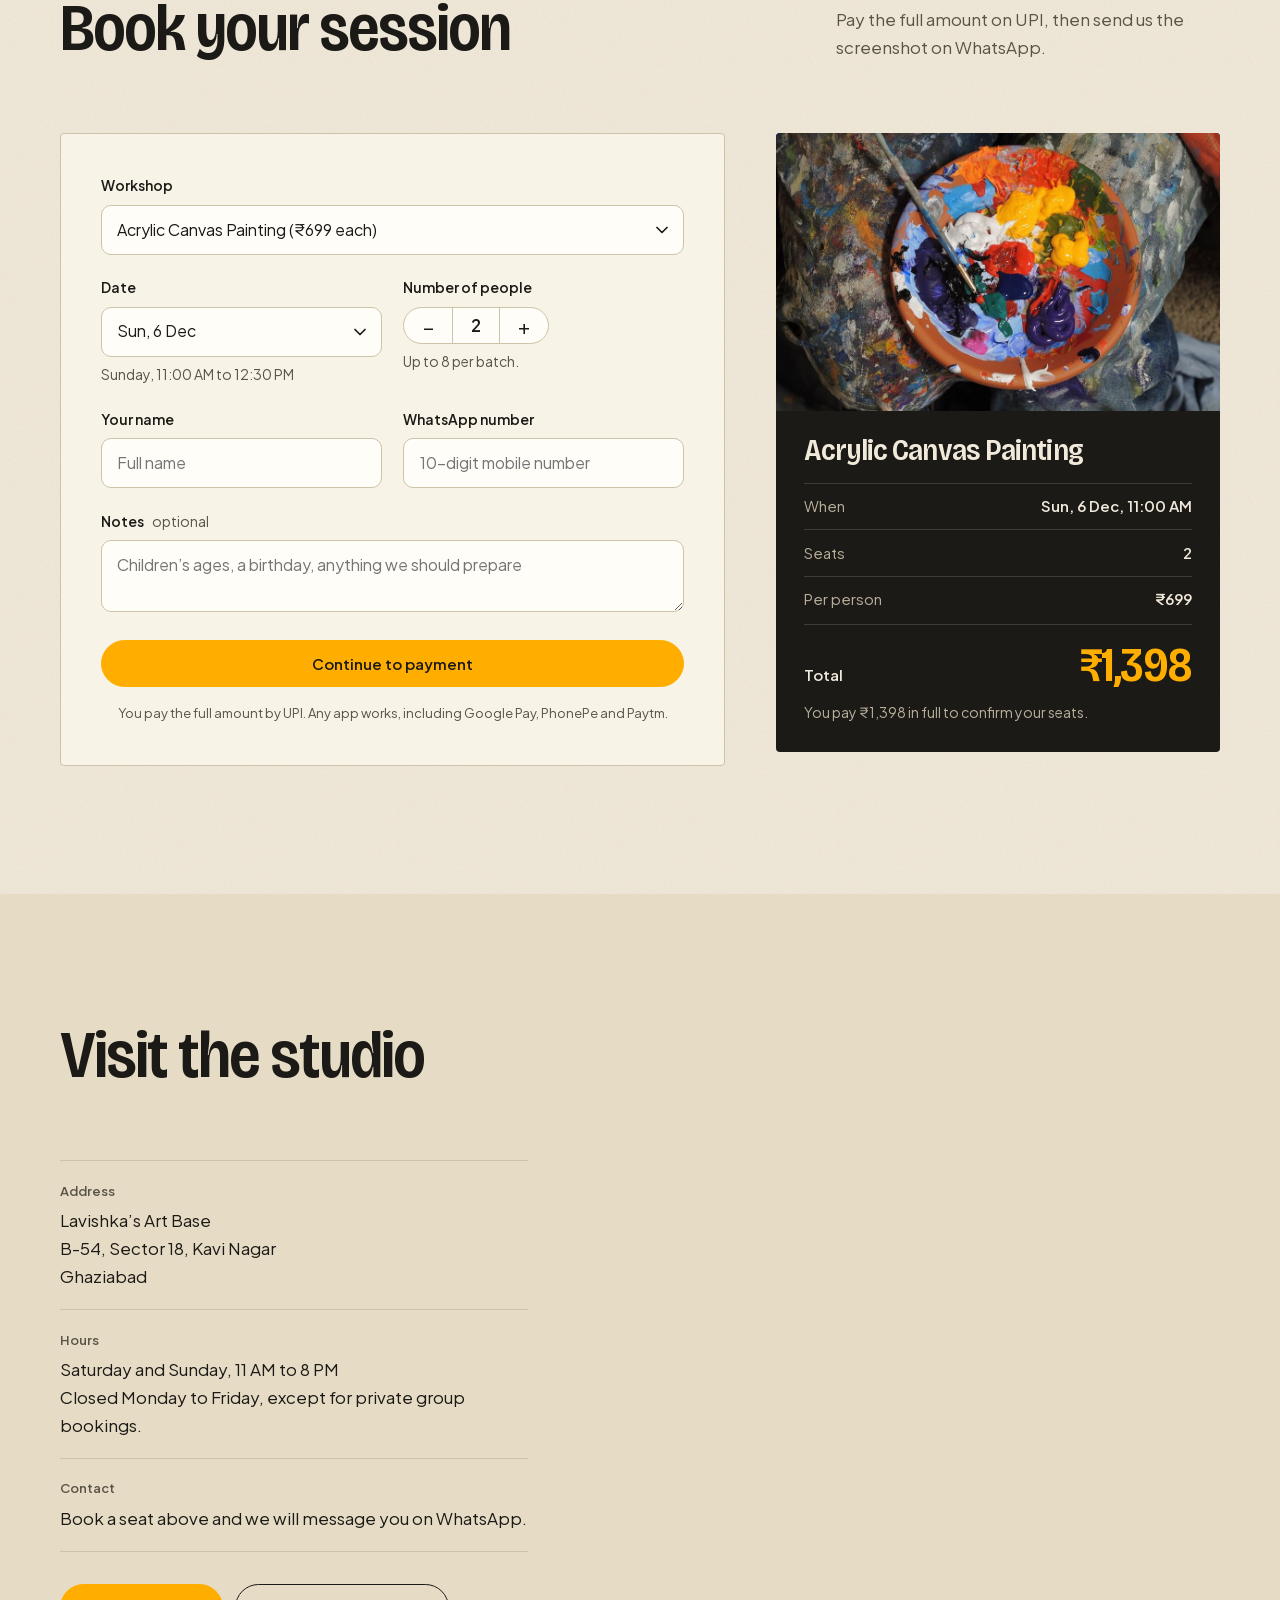
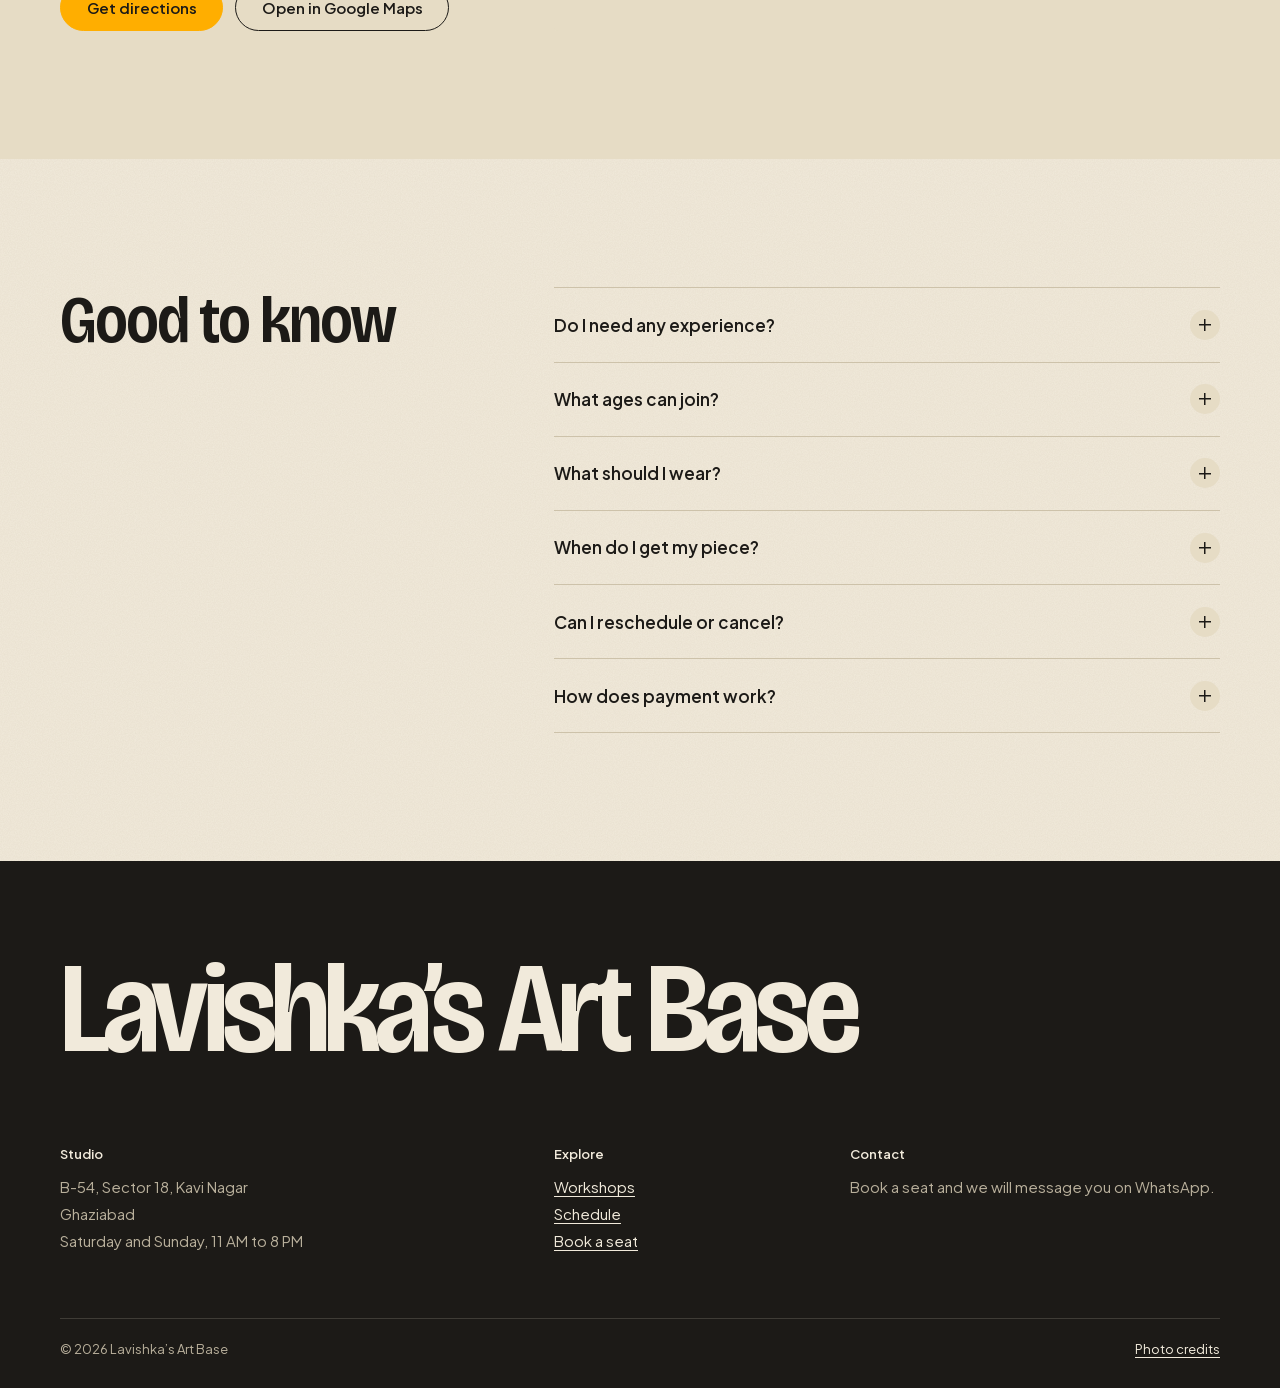
==== commit 23ff81e2: "Take payment in full up front, new logo and display font Remove the advance option so every booking " ====
--- a/index.html
+++ b/index.html
@@ -12,7 +12,7 @@
 <meta property="og:image" content="https://technicallyyourskartik-max.github.io/lavishkas-art-base/assets/img/og.jpg">
 <meta name="twitter:card" content="summary_large_image">
 <link rel="icon" href="assets/favicon.svg" type="image/svg+xml">
-<link rel="preload" href="assets/fonts/instrument-serif.woff2" as="font" type="font/woff2" crossorigin>
+<link rel="preload" href="assets/fonts/bricolage.woff2" as="font" type="font/woff2" crossorigin>
 <link rel="preload" href="assets/fonts/jakarta-latin.woff2" as="font" type="font/woff2" crossorigin>
 <script>document.documentElement.classList.add("js")</script>
 <link rel="stylesheet" href="css/style.css">
@@ -113,9 +113,9 @@
       <h2 id="h-how">How booking works</h2>
       <ol class="steps">
         <li><div><b>Choose a workshop and a date.</b><p>Use the form below. You can book up to <span data-seats>8</span> seats in one go.</p></div></li>
-        <li><div><b>Pay an advance of <span data-adv>₹250</span> per person.</b><p>Pay by UPI from any app, or pay the full amount now if you prefer.</p></div></li>
+        <li><div><b>Pay the full amount on UPI.</b><p>Scan the QR code or tap to pay from any UPI app. Your booking reference is filled in for you.</p></div></li>
         <li><div><b>Send us the payment screenshot on WhatsApp.</b><p>Your seat is confirmed once we reply.</p></div></li>
-        <li><div><b>Arrive ten minutes early.</b><p>We take care of the rest. The balance is paid at the studio.</p></div></li>
+        <li><div><b>Arrive ten minutes early.</b><p>We take care of the rest. Everything is already paid for.</p></div></li>
       </ol>
     </div>
   </div>
@@ -163,7 +163,7 @@
   <div class="wrap">
     <div class="sec-head">
       <h2 id="h-book">Book your session</h2>
-      <p class="sec-head__note">Pay a small advance on UPI, then send us the screenshot on WhatsApp.</p>
+      <p class="sec-head__note">Pay the full amount on UPI, then send us the screenshot on WhatsApp.</p>
     </div>
 
     <div class="book">
@@ -202,16 +202,9 @@
               <label for="f-notes">Notes <span class="opt-tag">optional</span></label>
               <textarea id="f-notes" name="notes" rows="2" placeholder="Children’s ages, a birthday, anything we should prepare"></textarea>
             </div>
-            <fieldset class="field field--full fieldset">
-              <legend class="label">Payment</legend>
-              <div class="pay-opts">
-                <label class="opt"><input type="radio" name="pay" value="advance" checked><span class="opt__box"><span>Advance now<small>Adjusted in your final bill. Balance at the studio.</small></span><b id="opt-adv">₹500</b></span></label>
-                <label class="opt"><input type="radio" name="pay" value="full"><span class="opt__box"><span>Pay in full now<small>Nothing left to pay at the studio.</small></span><b id="opt-full">₹1,598</b></span></label>
-              </div>
-            </fieldset>
           </div>
           <button class="btn btn--wide" type="submit">Continue to payment</button>
-          <p class="methods">Pay with any UPI app, including Google Pay, PhonePe and Paytm.</p>
+          <p class="methods">You pay the full amount by UPI. Any app works, including Google Pay, PhonePe and Paytm.</p>
         </form>
 
         <div class="pay" id="pay" hidden></div>
@@ -267,8 +260,8 @@
       <details><summary>What ages can join?</summary><p>Canvas painting starts at 6, with a grown-up staying for children under 10. Watercolour Studio is for ages 12 and up.</p></details>
       <details><summary>What should I wear?</summary><p>Clothes you don’t mind getting marked. We provide an apron, but paint travels.</p></details>
       <details><summary>When do I get my piece?</summary><p>Both pieces go home with you at the end of the session.</p></details>
-      <details><summary>Can I reschedule or cancel?</summary><p>You can move your booking once if you tell us 24 hours before. Inside 24 hours, the advance is not refundable.</p></details>
-      <details><summary>How does payment work?</summary><p>Pay a small advance per person on UPI to hold your seat, and the balance at the studio. You can also pay in full up front. Your seat is confirmed once we reply on WhatsApp.</p></details>
+      <details><summary>Can I reschedule or cancel?</summary><p>You can move your booking once if you tell us 24 hours before. Inside 24 hours, the payment is not refundable.</p></details>
+      <details><summary>How does payment work?</summary><p>You pay the full amount up front on UPI, then send us the screenshot on WhatsApp. Your seat is confirmed once we reply, and there is nothing more to pay at the studio.</p></details>
     </div>
   </div>
 </section>
--- a/css/style.css
+++ b/css/style.css
@@ -1,16 +1,15 @@
 /* ==========================================================================
    Lavishka’s Art Base
    Warm tactile minimalism: paper, charcoal and one sharp amber.
-   Type: Instrument Serif (display, prices) and Plus Jakarta Sans (text, interface).
+   Type: Bricolage Grotesque (display, prices) and Plus Jakarta Sans (text, interface).
    ========================================================================== */
 
-@font-face{font-family:"Instrument Serif";src:url("../assets/fonts/instrument-serif.woff2") format("woff2");font-weight:400;font-style:normal;font-display:swap;
+@font-face{font-family:"Bricolage Grotesque";src:url("../assets/fonts/bricolage.woff2") format("woff2");font-weight:400 800;font-stretch:75% 100%;font-style:normal;font-display:swap;
   unicode-range:U+0000-00FF,U+0131,U+0152-0153,U+02BB-02BC,U+02C6,U+02DA,U+02DC,U+0304,U+0308,U+0329,U+2000-206F,U+20AC,U+2122,U+2191,U+2193,U+2212,U+2215,U+FEFF,U+FFFD}
-@font-face{font-family:"Instrument Serif";src:url("../assets/fonts/instrument-serif-italic.woff2") format("woff2");font-weight:400;font-style:italic;font-display:swap;
-  unicode-range:U+0000-00FF,U+0131,U+0152-0153,U+02BB-02BC,U+02C6,U+02DA,U+02DC,U+0304,U+0308,U+0329,U+2000-206F,U+20AC,U+2122,U+2191,U+2193,U+2212,U+2215,U+FEFF,U+FFFD}
+@font-face{font-family:"Bricolage Grotesque";src:url("../assets/fonts/bricolage-rupee.woff2") format("woff2");font-weight:400 800;font-stretch:75% 100%;font-style:normal;font-display:swap;unicode-range:U+20B9}
 @font-face{font-family:"Plus Jakarta Sans";src:url("../assets/fonts/jakarta-latin.woff2") format("woff2");font-weight:200 800;font-style:normal;font-display:swap;
   unicode-range:U+0000-00FF,U+0131,U+0152-0153,U+02BB-02BC,U+02C6,U+02DA,U+02DC,U+0304,U+0308,U+0329,U+2000-206F,U+20AC,U+2122,U+2191,U+2193,U+2212,U+2215,U+FEFF,U+FFFD}
-/* the rupee sign is missing from Instrument Serif, so it falls back to this */
+/* the rupee sign for body text */
 @font-face{font-family:"Plus Jakarta Sans";src:url("../assets/fonts/jakarta-rupee.woff2") format("woff2");font-weight:200 800;font-style:normal;font-display:swap;unicode-range:U+20B9}
 
 :root{
@@ -24,7 +23,7 @@
   --amber-tint:#FFF1C6;
   --on-dark:#B8AF9B;
   --error:#A8231B;
-  --serif:"Instrument Serif","Plus Jakarta Sans",Georgia,"Times New Roman",serif;
+  --display:"Bricolage Grotesque","Plus Jakarta Sans",system-ui,sans-serif;
   --sans:"Plus Jakarta Sans",system-ui,-apple-system,"Segoe UI",Roboto,sans-serif;
   --r:4px;
   --r-ctl:10px;
@@ -38,7 +37,7 @@
   background-color:var(--paper);
   background-image:url("data:image/svg+xml,%3Csvg xmlns='http://www.w3.org/2000/svg' width='220' height='220'%3E%3Cfilter id='n'%3E%3CfeTurbulence type='fractalNoise' baseFrequency='.85' numOctaves='2' stitchTiles='stitch'/%3E%3CfeColorMatrix values='0 0 0 0 .36 0 0 0 0 .28 0 0 0 0 .16 0 0 0 .11 0'/%3E%3C/filter%3E%3Crect width='100%25' height='100%25' filter='url(%23n)'/%3E%3C/svg%3E")}
 img{max-width:100%;height:auto;display:block}
-h1,h2,h3,h4{margin:0;font-family:var(--serif);font-weight:400}
+h1,h2,h3,h4{margin:0;font-family:var(--display);font-weight:600;font-stretch:88%}
 p{margin:0}
 ul,ol{margin:0;padding:0;list-style:none}
 a{color:inherit;text-underline-offset:.22em;text-decoration-thickness:1px}
@@ -71,7 +70,7 @@
 .brand{display:flex;align-items:center;gap:.75rem;text-decoration:none}
 .brand img{flex:none}
 .brand__text{display:flex;flex-direction:column;line-height:1}
-.brand__text b{font:400 1.75rem/1 var(--serif);letter-spacing:-.005em}
+.brand__text b{font-family:var(--display);font-stretch:88%;font-weight:600;font-size:1.4rem;line-height:1;letter-spacing:-.02em}
 .brand__text small{font-size:.75rem;color:var(--ink-2);margin-top:.3rem;letter-spacing:.01em}
 .nav{display:flex;align-items:center;gap:2rem}
 .nav a:not(.btn){text-decoration:none;font-weight:500;font-size:.9375rem;padding:.35rem 0;background:linear-gradient(var(--amber),var(--amber)) left bottom/0 3px no-repeat;transition:background-size .25s var(--ease)}
@@ -86,7 +85,7 @@
 .hero{padding-block:clamp(2rem,4.5vw,4rem) clamp(4rem,8vw,7rem)}
 .hero__grid{display:grid;grid-template-columns:repeat(12,minmax(0,1fr));column-gap:clamp(1rem,2vw,2rem);align-items:start}
 .hero__copy{grid-column:1 / 8;grid-row:1;position:relative;z-index:2;padding-top:clamp(1rem,4vw,3.5rem)}
-.hero h1{font-size:clamp(3.4rem,8vw,7.25rem);line-height:.92;letter-spacing:-.025em;margin-right:-1.5rem;animation:rise .9s var(--ease) .15s both}
+.hero h1{font-size:clamp(3.2rem,7.7vw,6.9rem);line-height:.94;letter-spacing:-.032em;margin-right:-1.5rem;animation:rise .9s var(--ease) .15s both}
 .hero__lead{margin-top:clamp(1.5rem,3vw,2.25rem);max-width:29rem;font-size:clamp(1.0625rem,1.5vw,1.1875rem);line-height:1.6;color:var(--ink-2);animation:rise .9s var(--ease) .3s both}
 .hero__media{grid-column:8 / 13;grid-row:1;margin:0;position:relative}
 .hero__photo{overflow:hidden;border-radius:var(--r);aspect-ratio:4/5.5;background:var(--paper-2);animation:unveil 1.25s var(--ease) both}
@@ -111,7 +110,7 @@
 .section--tint{background:var(--paper-2)}
 .section--dark{background:var(--ink);color:var(--paper)}
 .section--dark :focus-visible{outline-color:var(--amber)}
-h2{font-size:clamp(2.6rem,5.6vw,4.75rem);line-height:.98;letter-spacing:-.02em}
+h2{font-size:clamp(2.4rem,5.2vw,4.25rem);line-height:1;letter-spacing:-.03em}
 .sec-head{display:flex;align-items:flex-end;justify-content:space-between;gap:1rem 3rem;flex-wrap:wrap;margin-bottom:clamp(2.5rem,6vw,4.5rem)}
 .sec-head__note{color:var(--ink-2);max-width:24rem}
 
@@ -120,11 +119,11 @@
 .js .reveal.is-in{opacity:1;transform:none}
 
 /* ---------- statement ---------- */
-.statement__text{grid-column:3 / 13;font:400 clamp(2.1rem,4.7vw,4rem)/1.08 var(--serif);letter-spacing:-.015em;max-width:21em;text-wrap:pretty}
+.statement__text{grid-column:3 / 13;font-family:var(--display);font-stretch:88%;font-weight:500;font-size:clamp(2rem,4.5vw,3.75rem);line-height:1.1;letter-spacing:-.024em;max-width:21em;text-wrap:pretty}
 .statement__grid{display:grid;grid-template-columns:repeat(12,minmax(0,1fr));column-gap:clamp(1rem,2vw,2rem)}
 .facts{display:grid;grid-template-columns:repeat(4,1fr);gap:0 clamp(1rem,2.5vw,2rem);margin-top:clamp(3.5rem,7vw,6rem)}
 .facts li{border-top:1px solid var(--ink);padding-top:1.1rem;display:flex;flex-direction:column;gap:.3rem}
-.facts b{font:400 1.75rem/1.1 var(--serif)}
+.facts b{font-family:var(--display);font-stretch:88%;font-weight:600;font-size:1.4rem;line-height:1.15;letter-spacing:-.015em}
 .facts span{color:var(--ink-2);font-size:.9375rem;line-height:1.5}
 
 /* ---------- workshops ---------- */
@@ -136,23 +135,23 @@
 .wk__body{grid-column:9 / 13;grid-row:1;padding-bottom:.25rem}
 .wk:nth-child(even) .wk__img{grid-column:6 / 13;margin-top:3rem}
 .wk:nth-child(even) .wk__body{grid-column:1 / 5}
-.wk h3{font-size:clamp(2.3rem,3.6vw,3.25rem);line-height:1;letter-spacing:-.015em}
+.wk h3{font-size:clamp(2rem,3.2vw,2.875rem);line-height:1;letter-spacing:-.03em}
 .wk__blurb{margin-top:1rem;color:var(--ink-2)}
 .wk__facts{display:grid;margin:1.75rem 0 0}
 .wk__facts > div{display:flex;justify-content:space-between;gap:1rem;padding:.7rem 0;border-top:1px solid var(--rule);font-size:.9375rem}
 .wk__facts dt{color:var(--ink-2)}
 .wk__facts dd{margin:0;font-weight:600;text-align:right}
 .wk__foot{display:flex;align-items:center;justify-content:space-between;gap:1rem;padding-top:1.25rem;border-top:1px solid var(--ink)}
-.price{font:400 2.5rem/1 var(--serif);letter-spacing:-.01em}
+.price{font-family:var(--display);font-stretch:88%;font-weight:600;font-size:2.25rem;line-height:1;letter-spacing:-.02em}
 .price small{font:400 .8125rem var(--sans);color:var(--ink-2);margin-left:.45rem;letter-spacing:0}
 
 /* ---------- schedule ---------- */
 .days{display:grid;grid-template-columns:1fr 1fr;gap:clamp(3rem,8vw,7rem);align-items:start}
 .day__head{display:flex;align-items:baseline;justify-content:space-between;gap:1rem;margin-bottom:1.25rem;padding-bottom:1rem;border-bottom:1px solid var(--ink)}
-.day__head h3{font-size:clamp(2.4rem,4.4vw,3.75rem);line-height:1;letter-spacing:-.015em}
-.day__head span{font:italic 400 1.125rem var(--serif);color:var(--ink-2)}
+.day__head h3{font-size:clamp(2.1rem,3.8vw,3.25rem);line-height:1;letter-spacing:-.03em}
+.day__head span{font-size:.9375rem;color:var(--ink-2)}
 .slot{display:grid;grid-template-columns:7.5rem 1fr auto;align-items:center;gap:1rem;padding:1.35rem 0;border-bottom:1px solid var(--rule)}
-.slot__time{font:400 1.75rem/1 var(--serif);white-space:nowrap}
+.slot__time{font-family:var(--display);font-stretch:88%;font-weight:600;font-size:1.5rem;line-height:1;white-space:nowrap}
 .slot__what b{display:block;font-weight:600}
 .slot__what small{color:var(--ink-2);font-size:.875rem}
 
@@ -165,7 +164,7 @@
 .steps{counter-reset:step}
 .steps li{counter-increment:step;display:grid;grid-template-columns:4.25rem 1fr;align-items:start;padding:1.4rem 0;border-top:1px solid var(--rule)}
 .steps li:last-child{border-bottom:1px solid var(--rule)}
-.steps li::before{content:counter(step);display:grid;place-items:center;width:2.75rem;height:2.75rem;border-radius:50%;background:var(--amber);font:400 1.5rem/1 var(--serif);padding-bottom:.1rem}
+.steps li::before{content:counter(step);display:grid;place-items:center;width:2.75rem;height:2.75rem;border-radius:50%;background:var(--amber);font-family:var(--display);font-stretch:88%;font-weight:600;font-size:1.25rem;line-height:1;padding-bottom:.1rem}
 .steps b{font-weight:600}
 .steps p{color:var(--ink-2);margin-top:.2rem}
 
@@ -213,35 +212,25 @@
 .stepper button:hover:not(:disabled){background:var(--amber)}
 .stepper button:disabled{color:#A8A08E;cursor:not-allowed}
 .stepper output{min-width:3rem;display:grid;place-items:center;font-weight:600;border-inline:1px solid var(--rule)}
-.pay-opts{display:grid;grid-template-columns:1fr 1fr;gap:.75rem}
-.opt{position:relative;display:block;cursor:pointer}
-.opt input{position:absolute;opacity:0;inset:0;margin:0;cursor:pointer}
-.opt__box{display:flex;justify-content:space-between;align-items:flex-start;gap:.75rem;height:100%;border:1px solid var(--rule);border-radius:var(--r-ctl);padding:.95rem 1.05rem;background:#FFFDF8}
-.opt__box small{display:block;color:var(--ink-2);font-size:.8125rem;line-height:1.45;margin-top:.2rem;font-weight:400}
-.opt__box > span{font-weight:600;font-size:.9375rem}
-.opt__box b{font:400 1.625rem/1.1 var(--serif);white-space:nowrap}
-.opt:hover .opt__box{border-color:var(--ink-2)}
-.opt input:checked + .opt__box{border-color:var(--ink);box-shadow:inset 0 0 0 1px var(--ink);background:var(--amber-tint)}
-.opt input:focus-visible + .opt__box{outline:3px solid var(--ink);outline-offset:3px}
 .methods{margin-top:1rem;color:var(--ink-2);font-size:.8125rem;text-align:center}
 
 /* summary */
 .ticket{position:sticky;top:calc(var(--header-h) + 1.25rem);background:var(--ink);color:var(--paper);border-radius:var(--r);overflow:hidden}
 .ticket__photo{width:100%;aspect-ratio:16/10;object-fit:cover}
 .ticket__body{padding:1.5rem 1.75rem 1.75rem}
-.ticket h3{font-size:2.25rem;line-height:1;letter-spacing:-.01em;margin-bottom:1.1rem}
+.ticket h3{font-size:1.875rem;line-height:1.02;letter-spacing:-.03em;margin-bottom:1.1rem}
 .ticket dl{margin:0}
 .ticket dl > div{display:flex;justify-content:space-between;gap:1rem;padding:.65rem 0;border-top:1px solid rgba(241,234,219,.16);font-size:.9375rem}
 .ticket dt{color:var(--on-dark)}
 .ticket dd{margin:0;font-weight:600;text-align:right}
 .ticket__total{display:flex;justify-content:space-between;align-items:baseline;border-top:1px solid rgba(241,234,219,.16);padding-top:1rem;margin-top:.1rem}
 .ticket__total span{font-weight:600;font-size:.9375rem}
-.ticket__total strong{font:400 3.25rem/1 var(--serif);color:var(--amber);letter-spacing:-.01em}
+.ticket__total strong{font-family:var(--display);font-stretch:88%;font-weight:600;font-size:3rem;line-height:1;color:var(--amber);letter-spacing:-.03em}
 .ticket .hint{color:var(--on-dark);margin-top:.75rem}
 
 /* payment step */
 .pay{display:grid;gap:2rem}
-.pay__head h3{font-size:clamp(2.1rem,3.4vw,2.75rem);letter-spacing:-.015em;line-height:1.02}
+.pay__head h3{font-size:clamp(1.9rem,3vw,2.4rem);letter-spacing:-.03em;line-height:1.05}
 .pay__head p{color:var(--ink-2);margin-top:.6rem}
 .ref{display:inline-block;background:var(--amber);color:var(--ink);padding:.05rem .55rem;border-radius:6px;font-weight:700;letter-spacing:.04em}
 .notice{background:var(--amber-tint);border:1px solid #E2BC55;border-radius:var(--r-ctl);padding:.85rem 1.05rem;font-size:.9375rem;line-height:1.5}
@@ -249,7 +238,7 @@
 .pay__step{display:grid;gap:.95rem}
 .pay__step h4{font:600 1rem/1.3 var(--sans);display:flex;align-items:center;gap:.7rem}
 .pay__step h4 .n{display:inline-grid;place-items:center;width:1.9rem;height:1.9rem;border-radius:50%;background:var(--amber);color:var(--ink);font-size:.875rem}
-.pay__amount{font:400 3.5rem/1 var(--serif);letter-spacing:-.02em}
+.pay__amount{font-family:var(--display);font-stretch:88%;font-weight:600;font-size:3.25rem;line-height:1;letter-spacing:-.035em}
 .pay__row{display:grid;grid-template-columns:auto 1fr;gap:1.5rem;align-items:center}
 .pay__row > .stack{min-width:0}
 .stack{display:grid;gap:.75rem}
@@ -296,7 +285,7 @@
 .footer{background:var(--ink);color:var(--on-dark);padding-block:clamp(3.5rem,7vw,6rem) 1.75rem}
 .footer a{color:var(--paper)}
 .footer a:hover{color:var(--amber)}
-.footer__mark{display:block;font:400 clamp(3.2rem,10.5vw,9.5rem)/.9 var(--serif);color:var(--paper);letter-spacing:-.03em;margin-bottom:clamp(2.5rem,6vw,5rem)}
+.footer__mark{display:block;font-family:var(--display);font-stretch:88%;font-weight:600;font-size:clamp(3rem,10vw,9rem);line-height:.92;color:var(--paper);letter-spacing:-.045em;margin-bottom:clamp(2.5rem,6vw,5rem)}
 .footer__grid{display:grid;grid-template-columns:repeat(12,minmax(0,1fr));column-gap:clamp(1rem,2vw,2rem);row-gap:2rem}
 .footer__grid > div:nth-child(1){grid-column:1 / 6}
 .footer__grid > div:nth-child(2){grid-column:6 / 9}
@@ -311,7 +300,7 @@
 
 /* ---------- credits page ---------- */
 .prose{max-width:46rem;padding-block:clamp(3rem,7vw,5rem)}
-.prose h1{font-size:clamp(3rem,7vw,5rem);letter-spacing:-.025em;line-height:.95;margin-bottom:1.25rem}
+.prose h1{font-size:clamp(2.8rem,6.4vw,4.5rem);letter-spacing:-.04em;line-height:.98;margin-bottom:1.25rem}
 .prose > p{color:var(--ink-2);margin-bottom:2.25rem}
 .credits li{padding:1.1rem 0;border-top:1px solid var(--rule);display:grid;gap:.15rem}
 .credits li:last-child{border-bottom:1px solid var(--rule)}
@@ -373,7 +362,6 @@
   .qf--s{border-top:1px solid var(--rule)}
   .facts{grid-template-columns:1fr}
   .form-grid{grid-template-columns:1fr}
-  .pay-opts{grid-template-columns:1fr}
   .pay__row{grid-template-columns:1fr}
   .slot{grid-template-columns:5.75rem 1fr;row-gap:.7rem}
   .slot .btn{grid-column:2;justify-self:start}
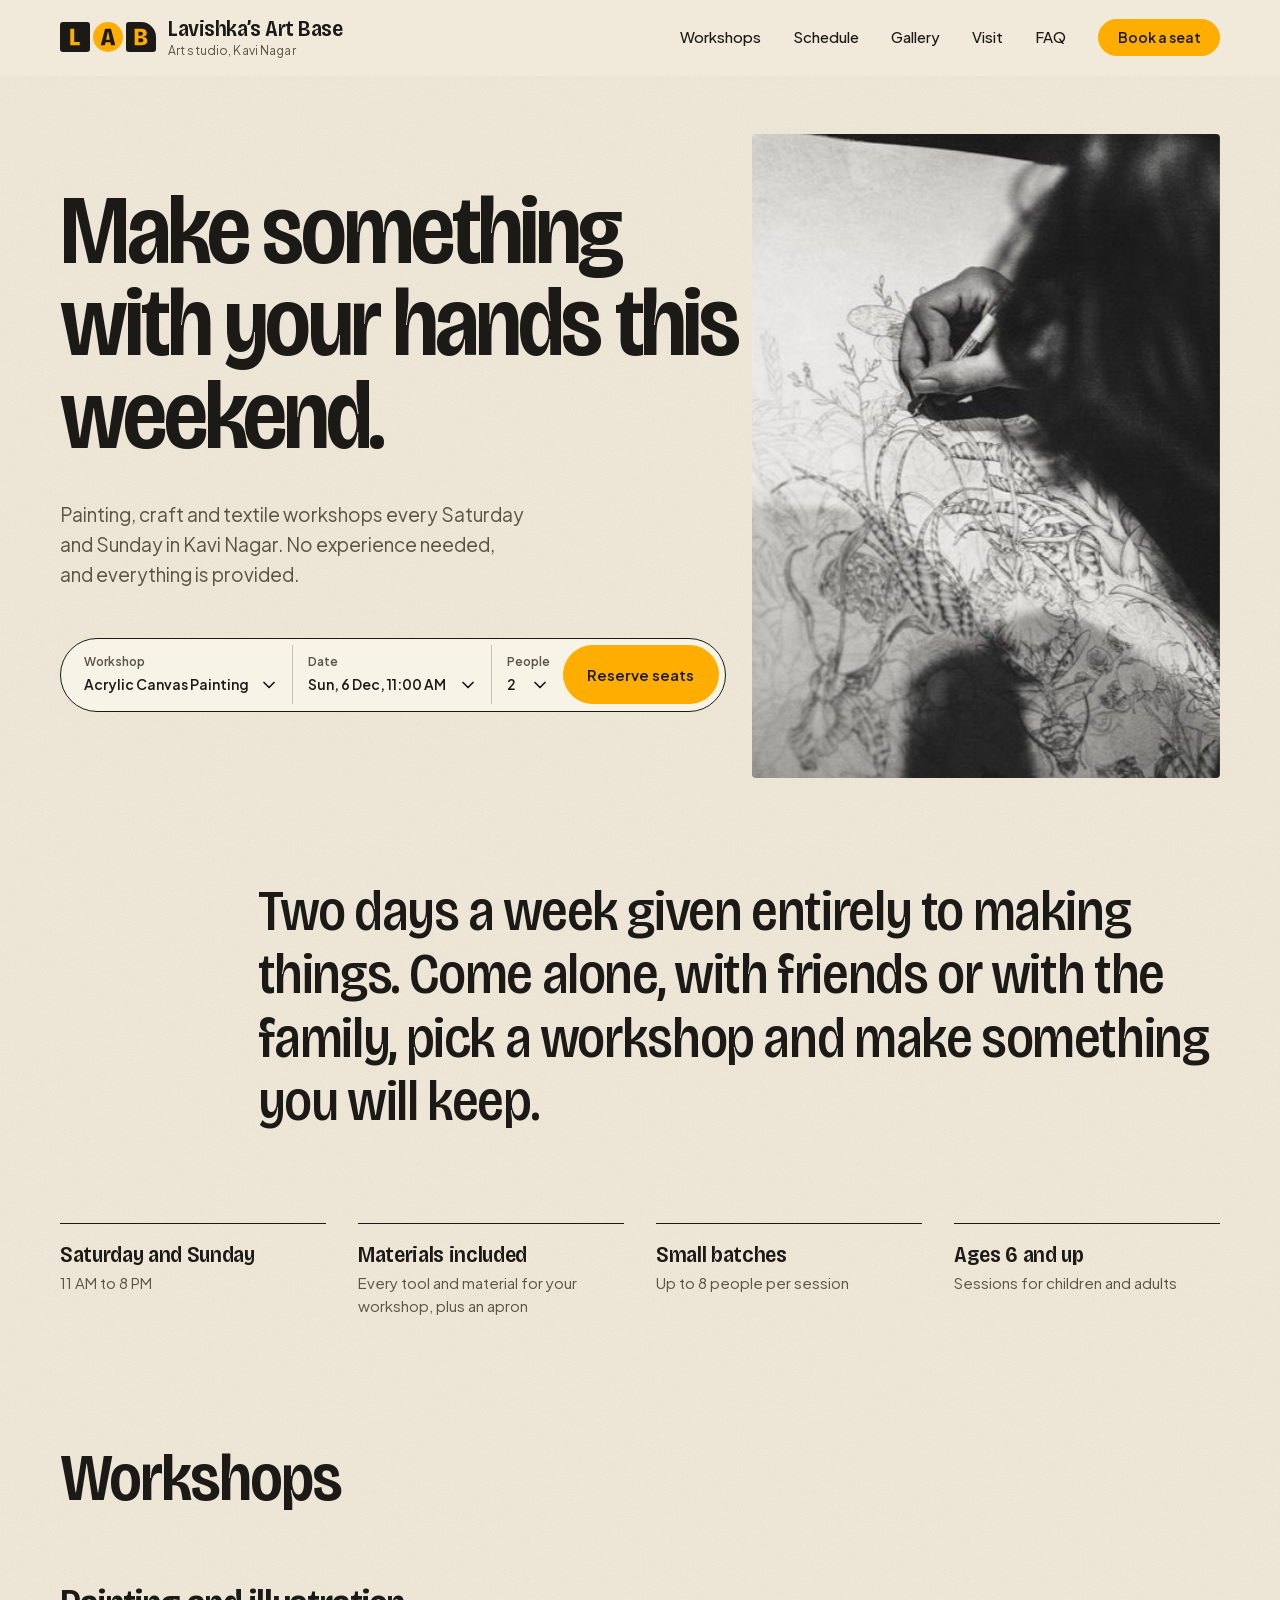
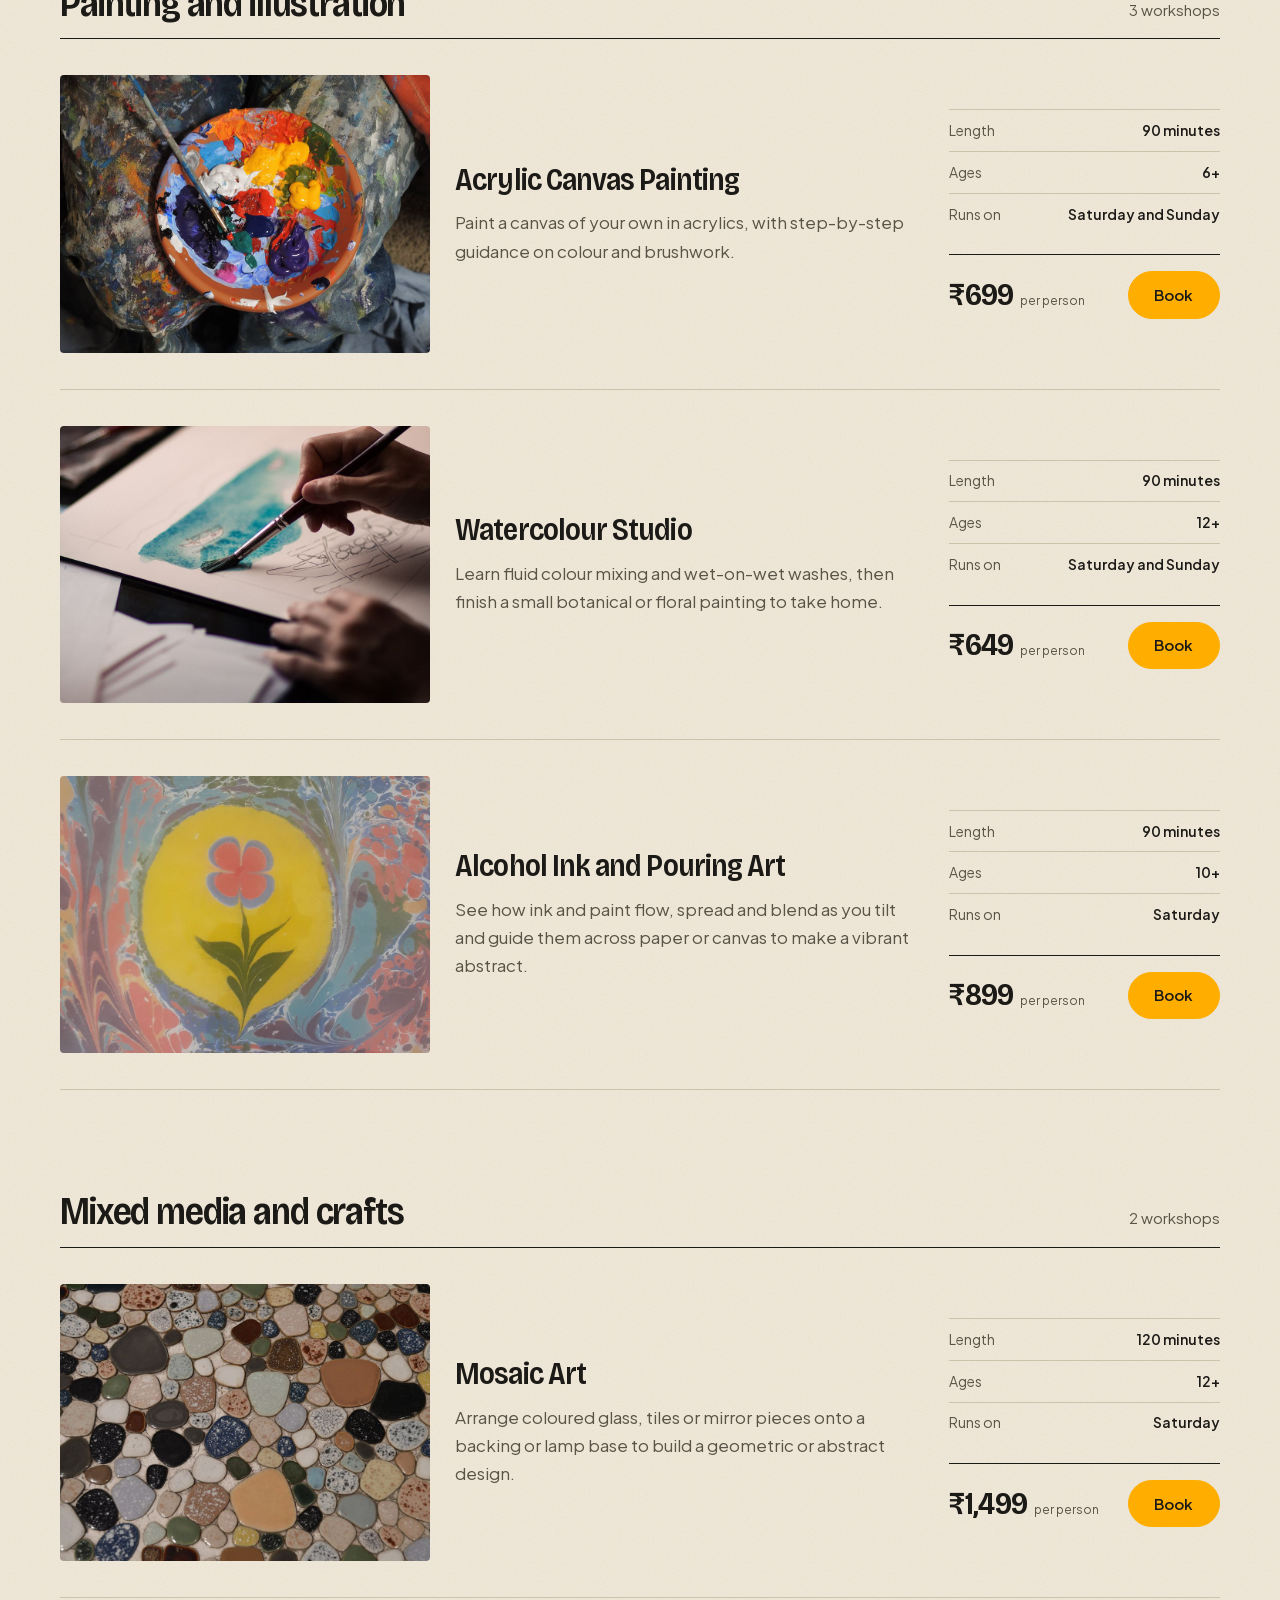
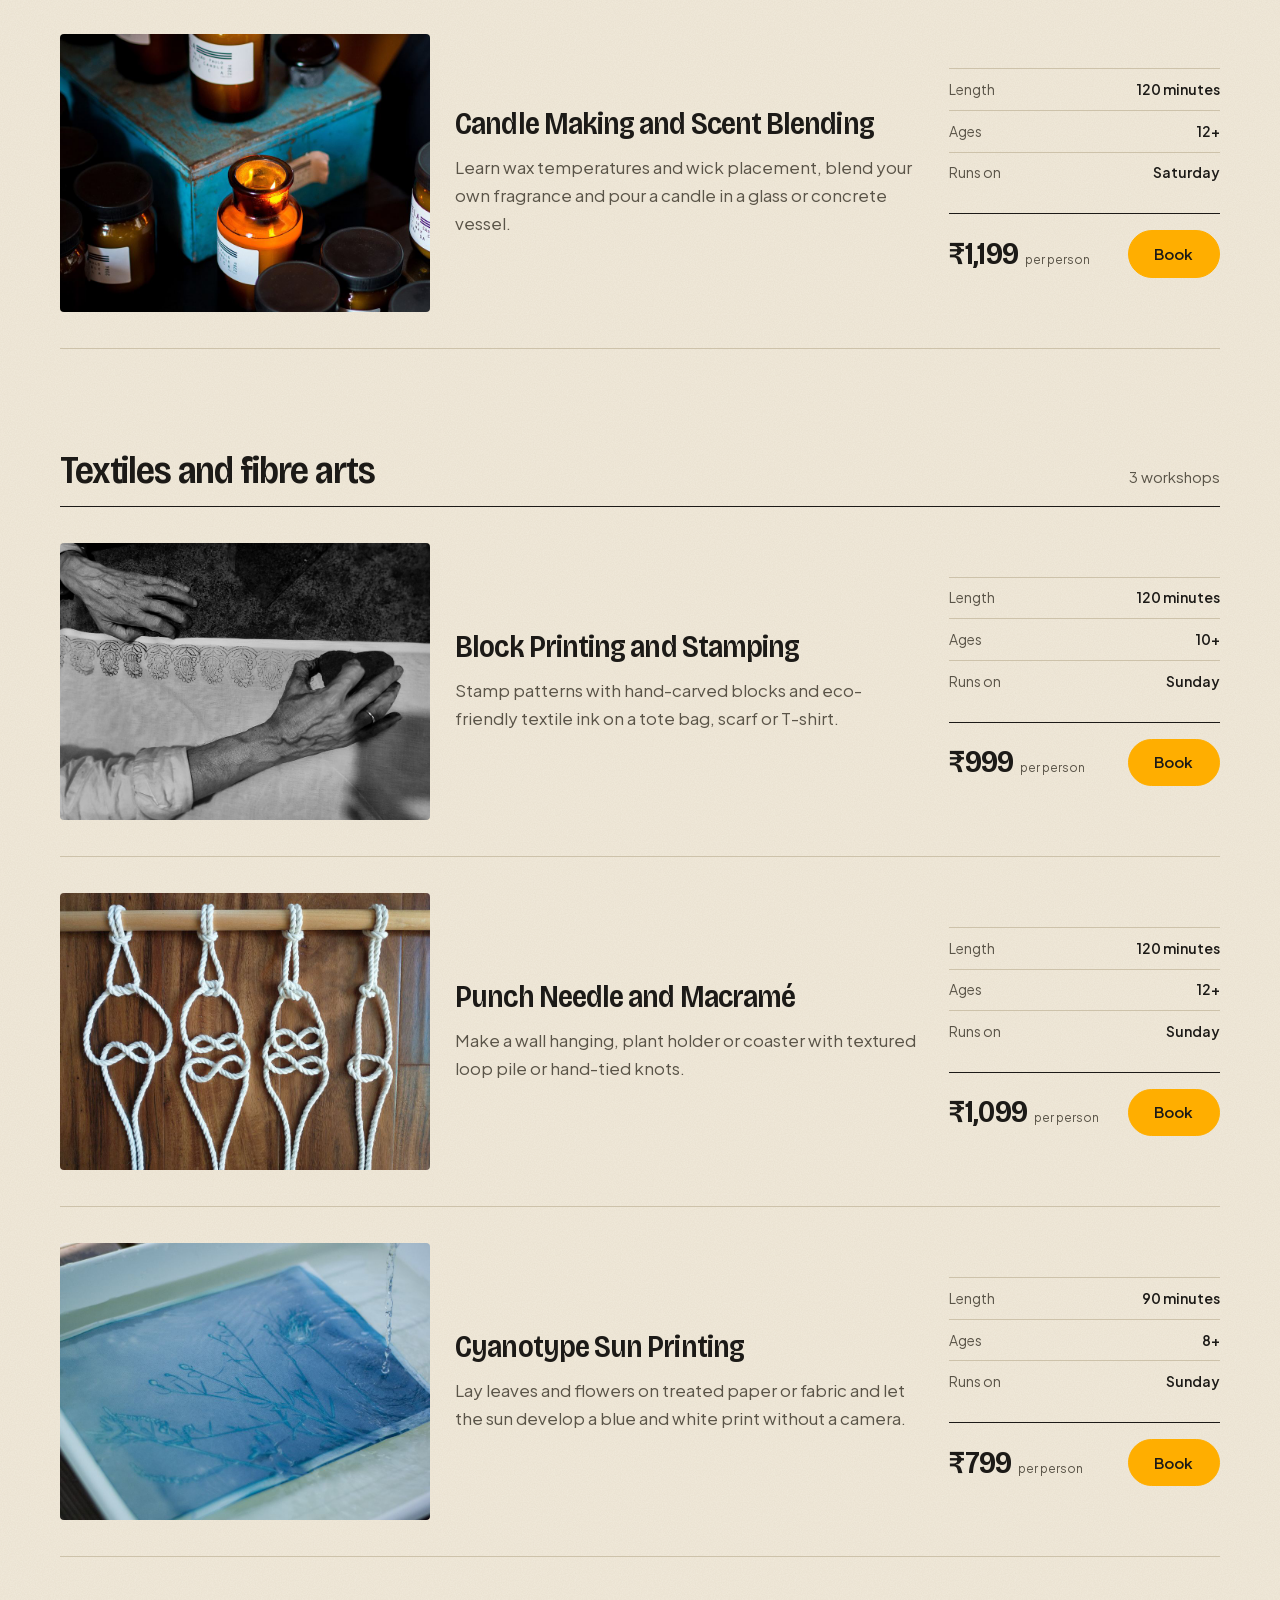
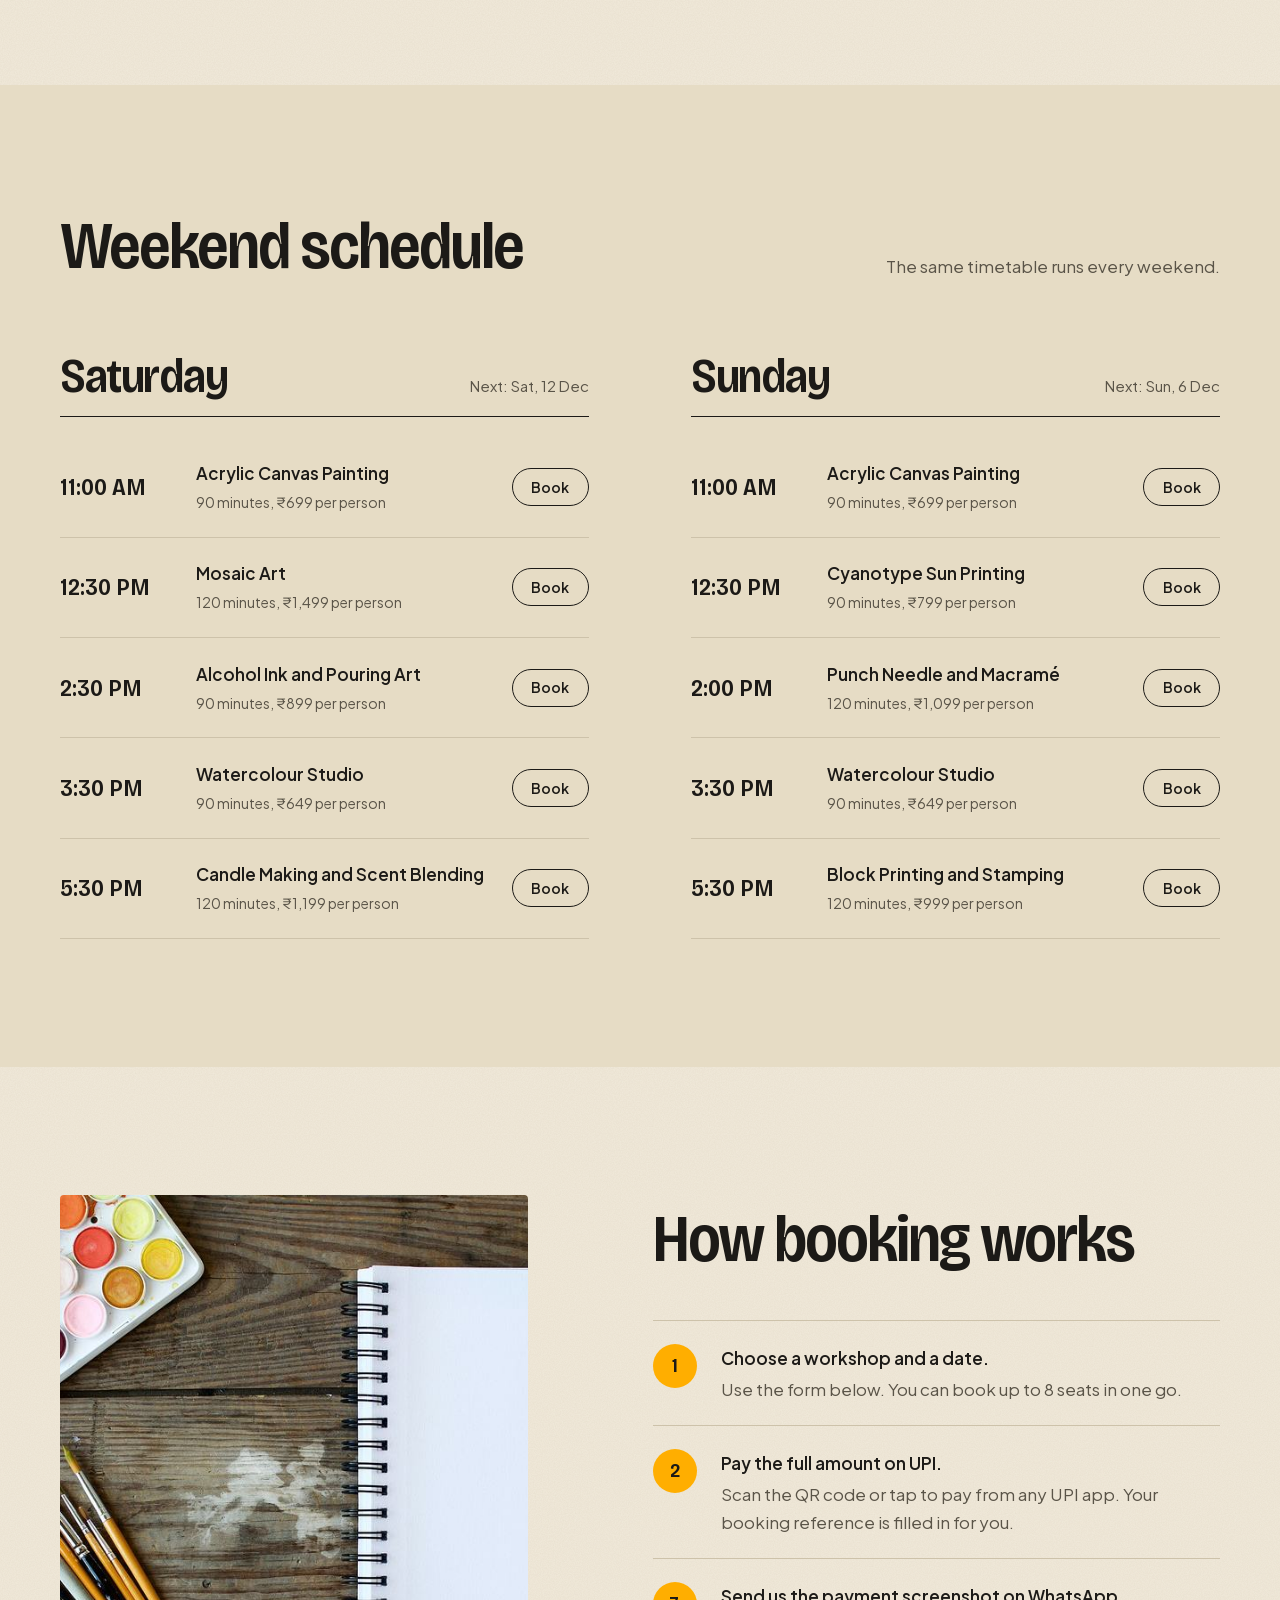
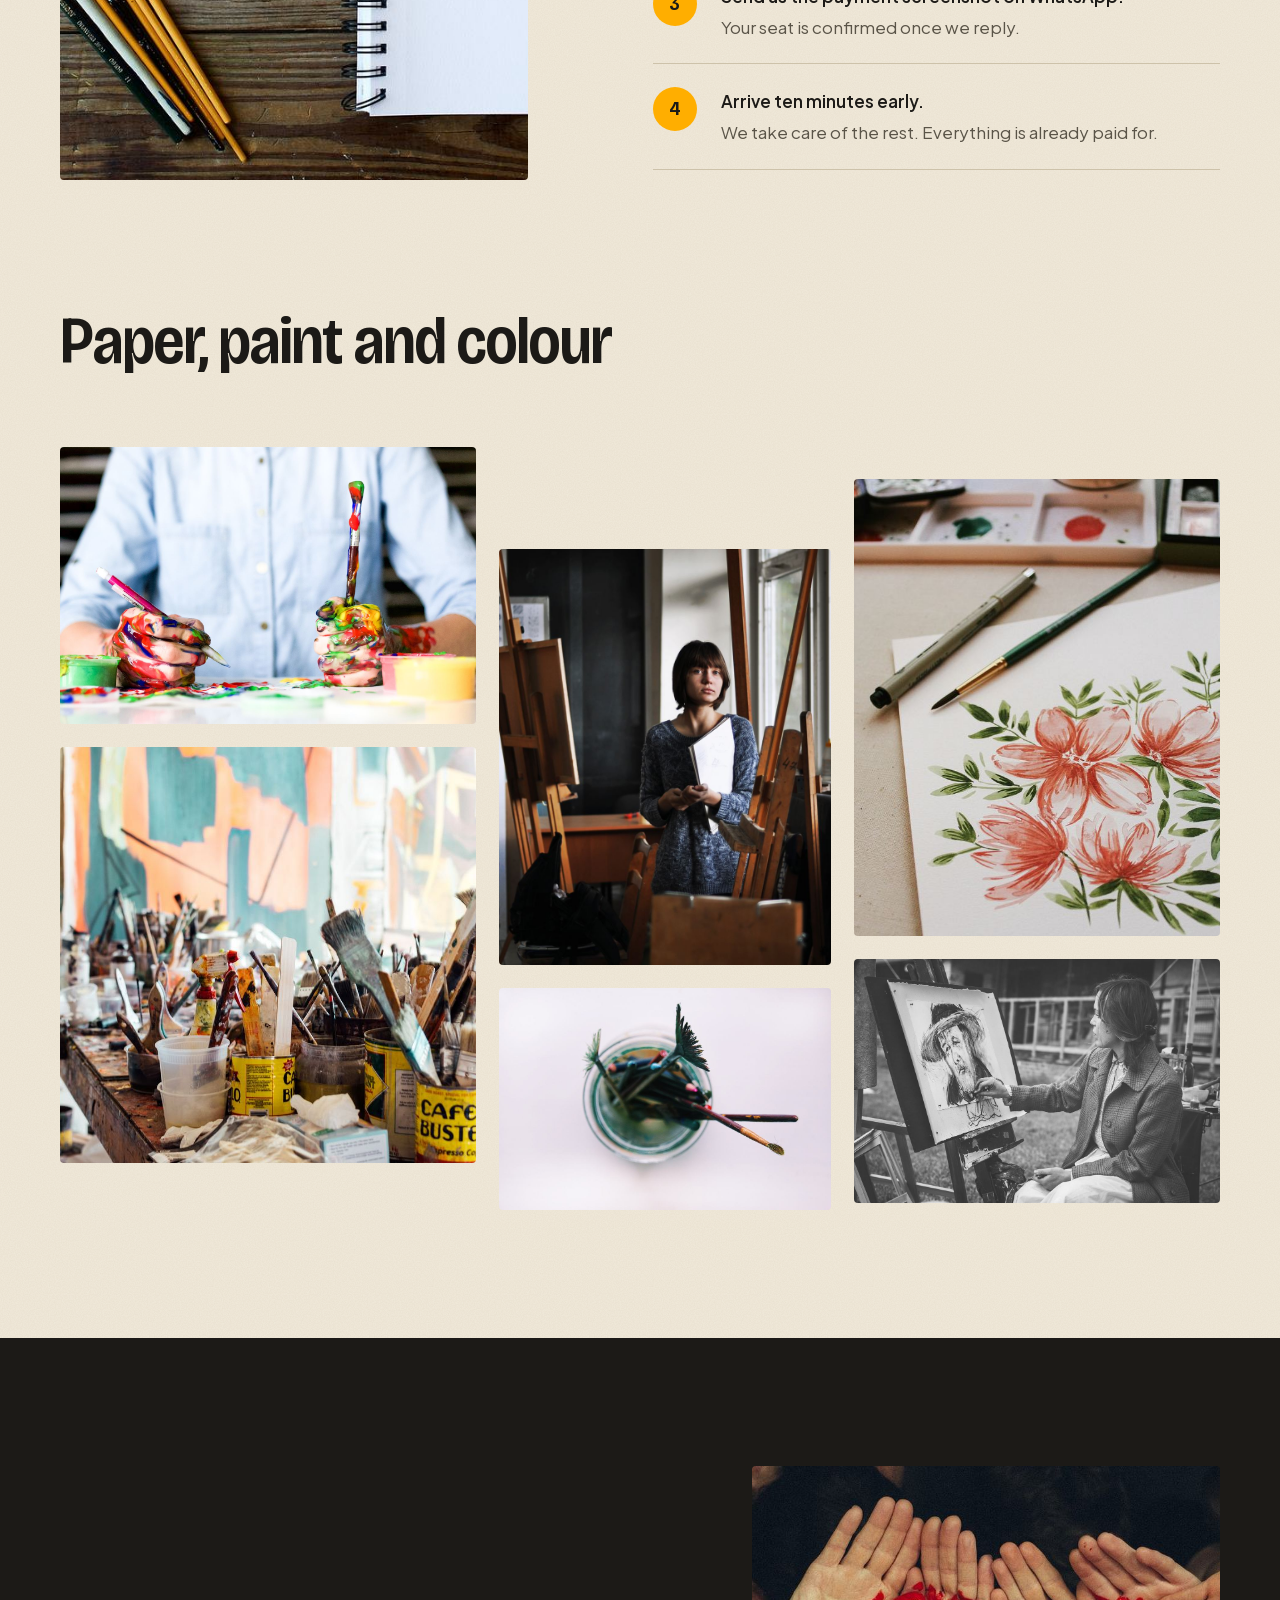
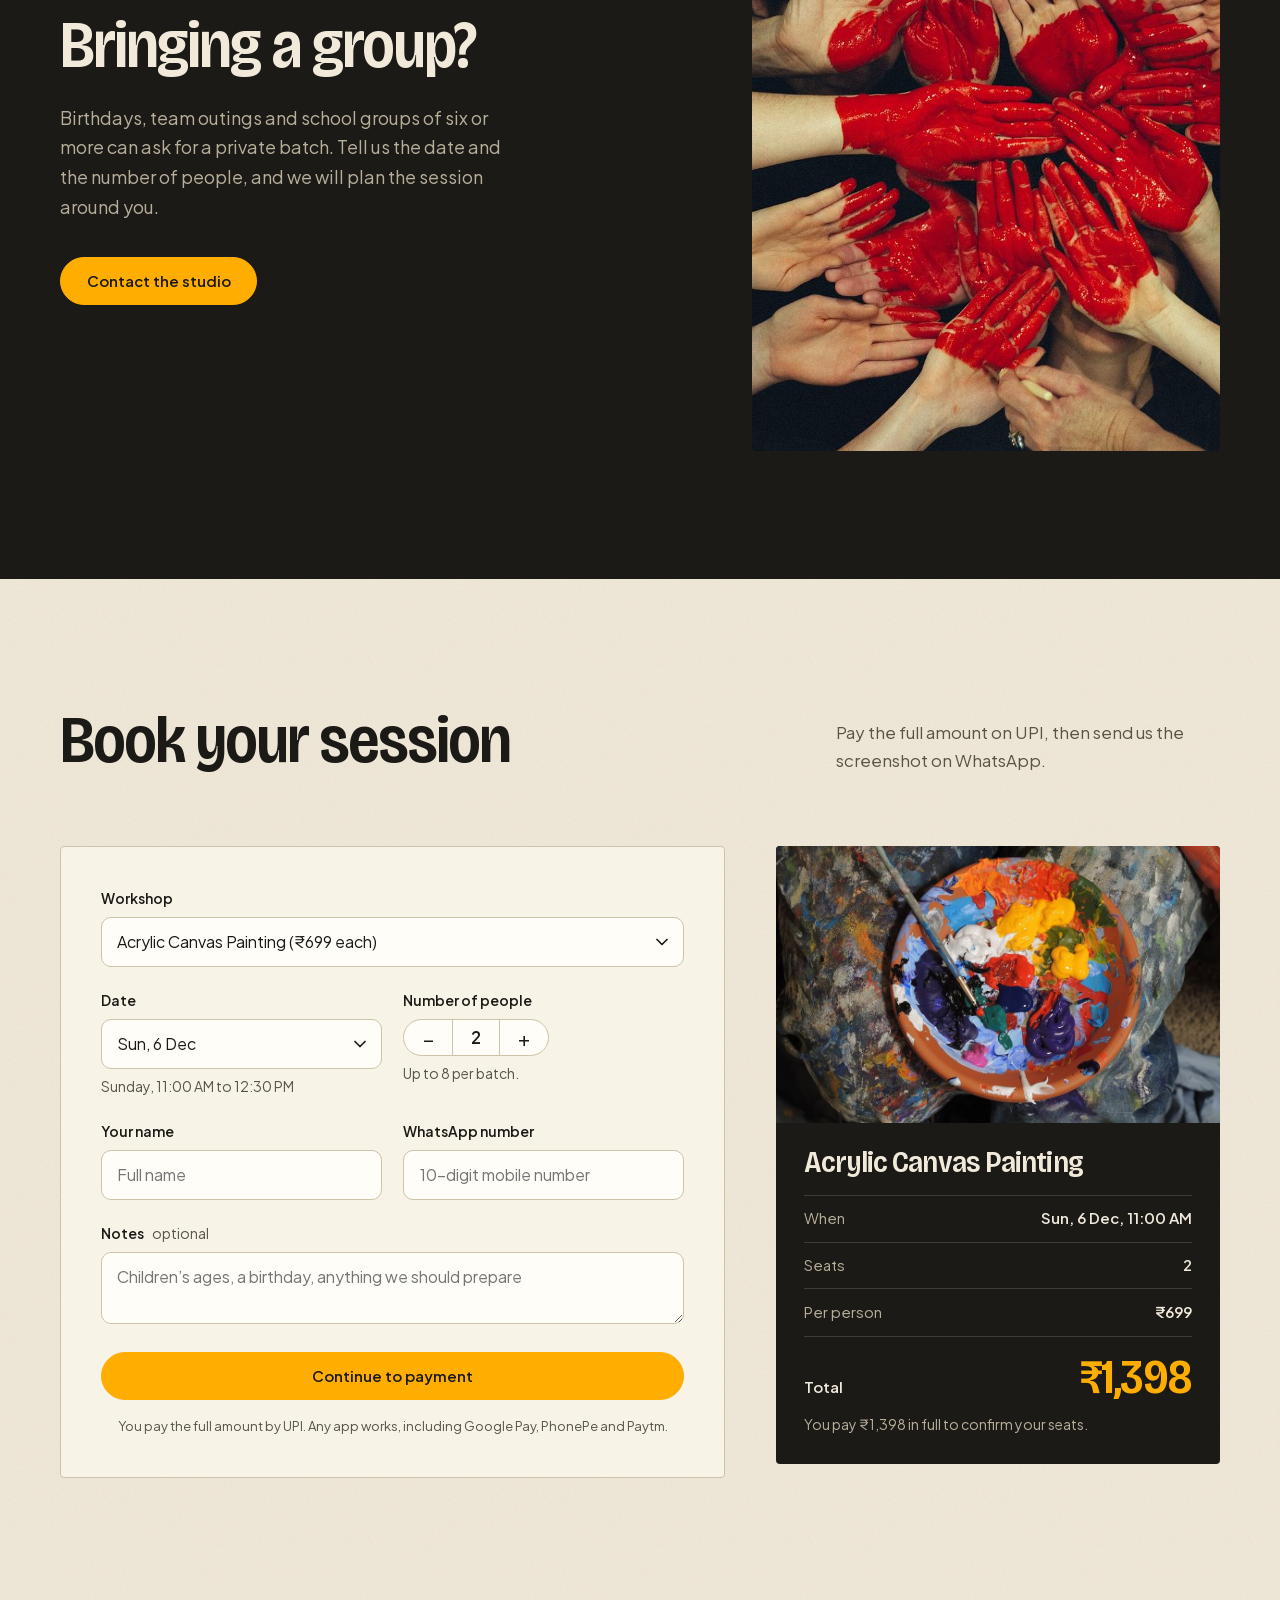
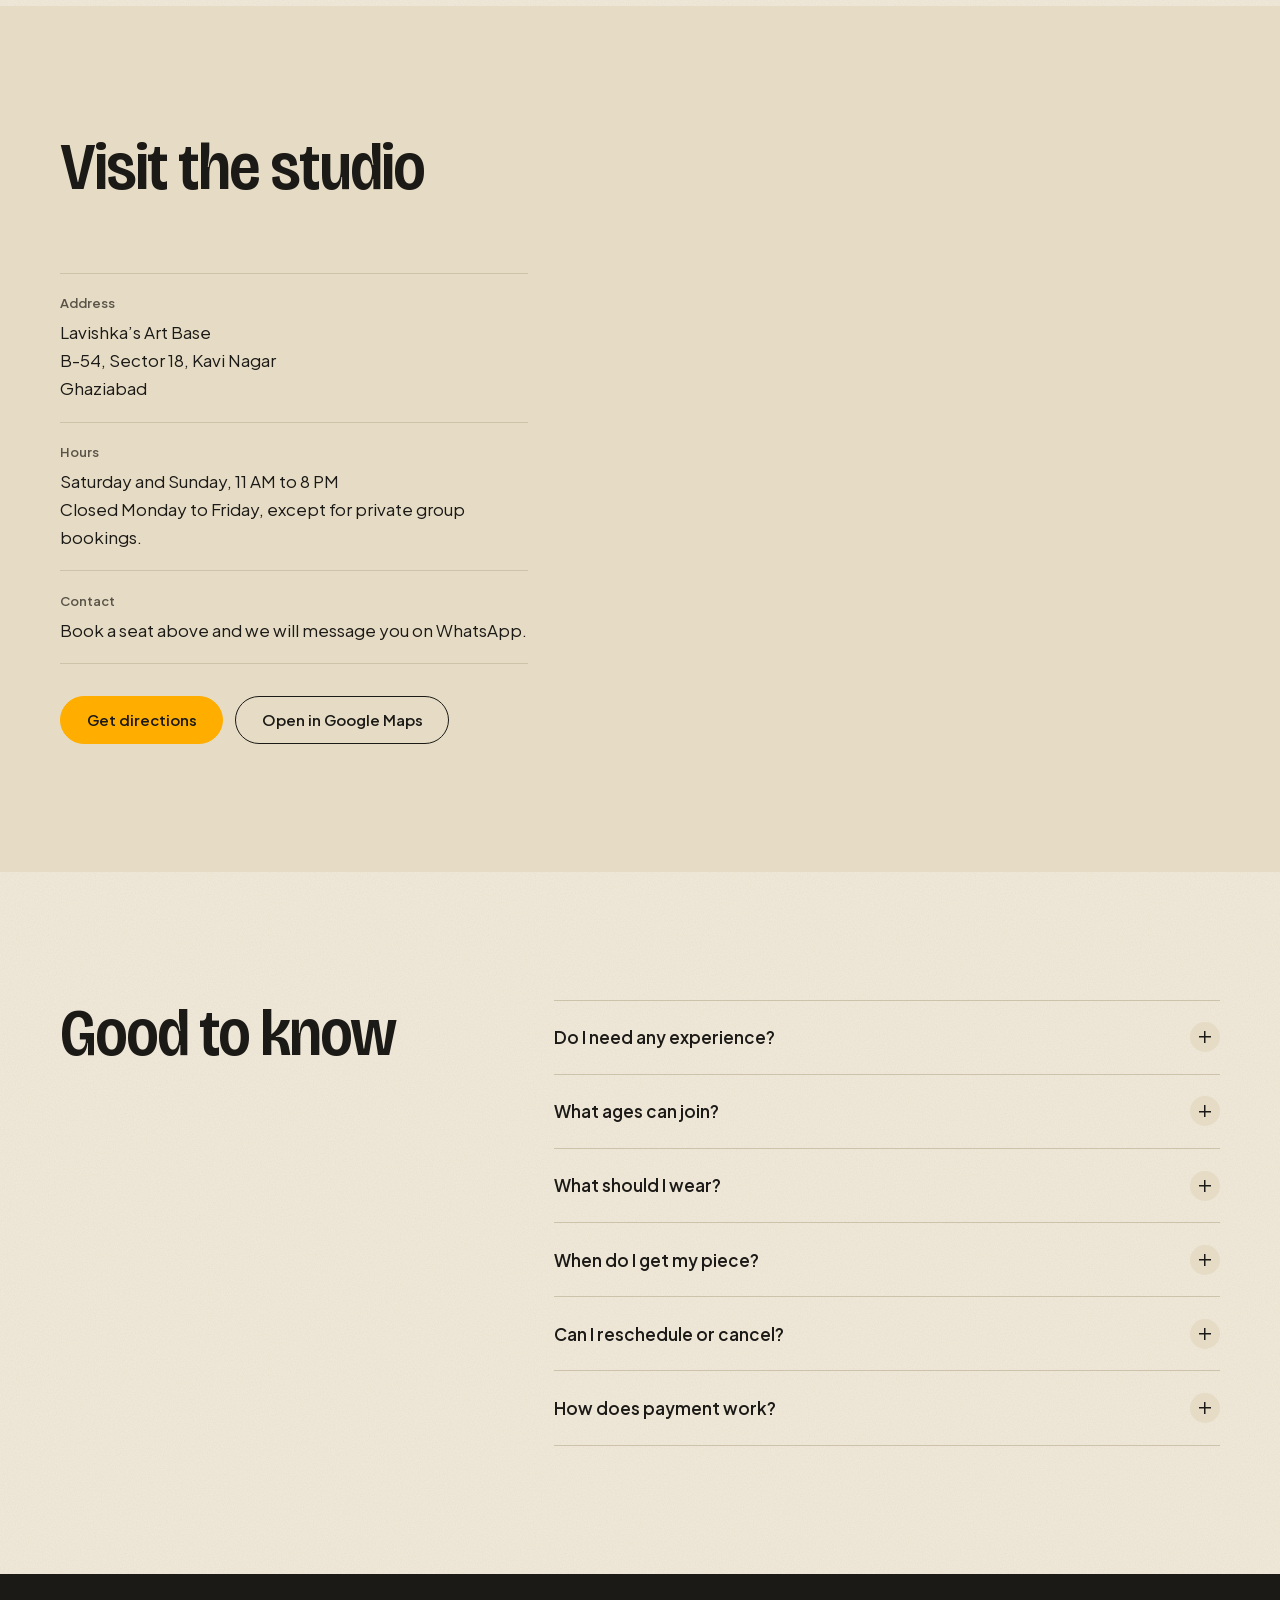
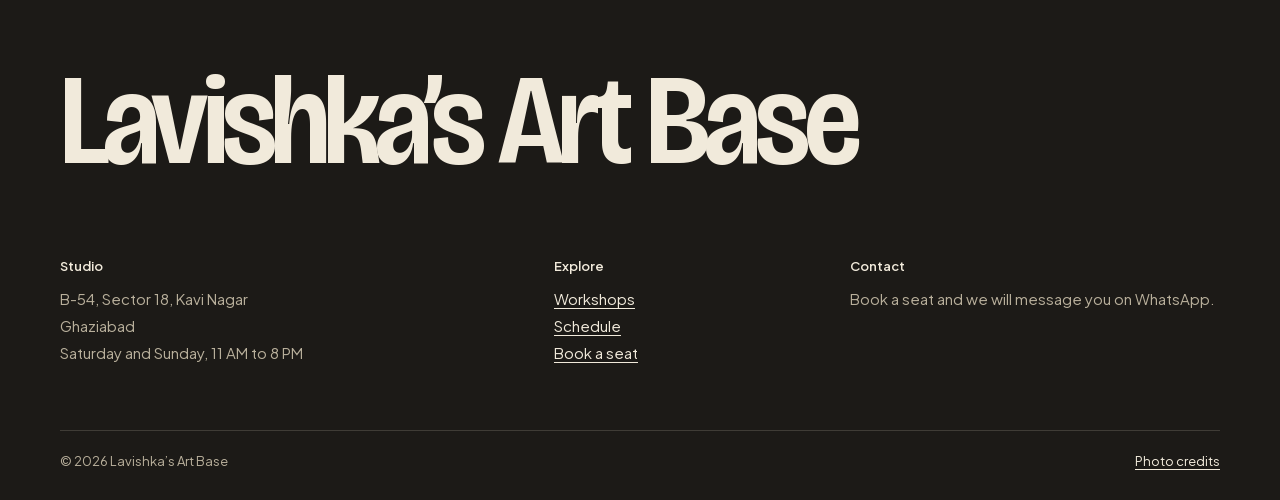
==== commit 3dc56fb3: "Add six workshops, LAB logo mark Add alcohol ink and pouring art, mosaic art, candle making, block p" ====
--- a/index.html
+++ b/index.html
@@ -3,12 +3,12 @@
 <head>
 <meta charset="utf-8">
 <meta name="viewport" content="width=device-width, initial-scale=1">
-<title>Lavishka’s Art Base | Art and painting workshops in Kavi Nagar, Ghaziabad</title>
-<meta name="description" content="Weekend canvas and watercolour painting workshops at B-54, Sector 18, Kavi Nagar, Ghaziabad. Small batches, all materials included. Book your seat online.">
+<title>Lavishka’s Art Base | Art and craft workshops in Kavi Nagar, Ghaziabad</title>
+<meta name="description" content="Weekend painting, mosaic, candle making, block printing and other art and craft workshops at B-54, Sector 18, Kavi Nagar, Ghaziabad. Small batches, all materials included. Book your seat online.">
 <meta name="theme-color" content="#F1EADB">
 <meta property="og:type" content="website">
-<meta property="og:title" content="Lavishka’s Art Base | Art and painting workshops in Kavi Nagar">
-<meta property="og:description" content="Weekend canvas and watercolour painting workshops in Ghaziabad. Small batches, all materials included.">
+<meta property="og:title" content="Lavishka’s Art Base | Art and craft workshops in Kavi Nagar">
+<meta property="og:description" content="Weekend art and craft workshops in Ghaziabad. Small batches, all materials included.">
 <meta property="og:image" content="https://technicallyyourskartik-max.github.io/lavishkas-art-base/assets/img/og.jpg">
 <meta name="twitter:card" content="summary_large_image">
 <link rel="icon" href="assets/favicon.svg" type="image/svg+xml">
@@ -23,7 +23,7 @@
 <header class="site-header" id="top">
   <div class="wrap bar">
     <a class="brand" href="#top" aria-label="Lavishka’s Art Base, back to top">
-      <img src="assets/logo-mark.svg" width="38" height="38" alt="">
+      <img src="assets/logo-mark.svg" width="96" height="30" alt="">
       <span class="brand__text"><b>Lavishka’s Art Base</b><small>Art studio, Kavi Nagar</small></span>
     </a>
     <button class="nav-toggle" id="nav-toggle" type="button" aria-expanded="false" aria-controls="nav-links">
@@ -47,7 +47,7 @@
   <div class="wrap hero__grid">
     <div class="hero__copy">
       <h1 id="h-hero">Make something with your hands this weekend.</h1>
-      <p class="hero__lead">Canvas and watercolour workshops every Saturday and Sunday in Kavi Nagar. No experience needed, and everything is provided.</p>
+      <p class="hero__lead">Painting, craft and textile workshops every Saturday and Sunday in Kavi Nagar. No experience needed, and everything is provided.</p>
       <form class="quick" id="quick" aria-label="Reserve seats">
         <div class="qf"><label for="q-workshop">Workshop</label><select id="q-workshop"></select></div>
         <div class="qf"><label for="q-date">Date</label><select id="q-date"></select></div>
@@ -75,7 +75,7 @@
     </div>
     <ul class="facts reveal">
       <li><b>Saturday and Sunday</b><span>11 AM to 8 PM</span></li>
-      <li><b>Materials included</b><span>Canvas, paper, paints, brushes and aprons</span></li>
+      <li><b>Materials included</b><span>Every tool and material for your workshop, plus an apron</span></li>
       <li><b>Small batches</b><span>Up to <span data-seats>8</span> people per session</span></li>
       <li><b>Ages 6 and up</b><span>Sessions for children and adults</span></li>
     </ul>
@@ -257,9 +257,9 @@
     <h2 id="h-faq">Good to know</h2>
     <div class="faq">
       <details><summary>Do I need any experience?</summary><p>None at all. We show you each step, and children and adults start from the same place.</p></details>
-      <details><summary>What ages can join?</summary><p>Canvas painting starts at 6, with a grown-up staying for children under 10. Watercolour Studio is for ages 12 and up.</p></details>
-      <details><summary>What should I wear?</summary><p>Clothes you don’t mind getting marked. We provide an apron, but paint travels.</p></details>
-      <details><summary>When do I get my piece?</summary><p>Both pieces go home with you at the end of the session.</p></details>
+      <details><summary>What ages can join?</summary><p>Each workshop lists its minimum age, from 6 up to 12. A grown-up stays with children under 10.</p></details>
+      <details><summary>What should I wear?</summary><p>Clothes you don’t mind getting marked. We provide an apron, but paint, ink and wax travel.</p></details>
+      <details><summary>When do I get my piece?</summary><p>Most pieces go home with you at the end of the session. If something needs time to set, such as a mosaic or a candle, we will tell you how long during the session.</p></details>
       <details><summary>Can I reschedule or cancel?</summary><p>You can move your booking once if you tell us 24 hours before. Inside 24 hours, the payment is not refundable.</p></details>
       <details><summary>How does payment work?</summary><p>You pay the full amount up front on UPI, then send us the screenshot on WhatsApp. Your seat is confirmed once we reply, and there is nothing more to pay at the studio.</p></details>
     </div>
--- a/css/style.css
+++ b/css/style.css
@@ -127,23 +127,26 @@
 .facts span{color:var(--ink-2);font-size:.9375rem;line-height:1.5}
 
 /* ---------- workshops ---------- */
-.wks{display:grid;gap:clamp(4rem,9vw,8rem)}
-.wk{display:grid;grid-template-columns:repeat(12,minmax(0,1fr));column-gap:clamp(1rem,2vw,2rem);align-items:end}
-.wk__img{grid-column:1 / 8;grid-row:1;margin:0;overflow:hidden;border-radius:var(--r);background:var(--paper-2);aspect-ratio:4/3}
+.wks{display:grid}
+.cat + .cat{margin-top:clamp(4rem,8vw,6.5rem)}
+.cat__head{display:flex;align-items:baseline;justify-content:space-between;gap:1rem;padding-bottom:1rem;border-bottom:1px solid var(--ink)}
+.cat__head h3{font-size:clamp(1.75rem,3vw,2.5rem);line-height:1;letter-spacing:-.03em}
+.cat__head span{color:var(--ink-2);font-size:.9375rem;white-space:nowrap}
+.wk{display:grid;grid-template-columns:repeat(12,minmax(0,1fr));column-gap:clamp(1rem,2vw,2rem);align-items:center;padding-block:clamp(1.5rem,3vw,2.25rem);border-bottom:1px solid var(--rule)}
+.wk__img{grid-column:1 / 5;grid-row:1;margin:0;overflow:hidden;border-radius:var(--r);background:var(--paper-2);aspect-ratio:4/3}
 .wk__img img{width:100%;height:100%;object-fit:cover;object-position:var(--pos,50% 50%);transition:transform 1.2s var(--ease)}
-.wk:hover .wk__img img{transform:scale(1.035)}
-.wk__body{grid-column:9 / 13;grid-row:1;padding-bottom:.25rem}
-.wk:nth-child(even) .wk__img{grid-column:6 / 13;margin-top:3rem}
-.wk:nth-child(even) .wk__body{grid-column:1 / 5}
-.wk h3{font-size:clamp(2rem,3.2vw,2.875rem);line-height:1;letter-spacing:-.03em}
-.wk__blurb{margin-top:1rem;color:var(--ink-2)}
-.wk__facts{display:grid;margin:1.75rem 0 0}
-.wk__facts > div{display:flex;justify-content:space-between;gap:1rem;padding:.7rem 0;border-top:1px solid var(--rule);font-size:.9375rem}
+.wk:hover .wk__img img{transform:scale(1.04)}
+.wk__body{grid-column:5 / 10;grid-row:1}
+.wk__aside{grid-column:10 / 13;grid-row:1;display:grid;gap:1.25rem}
+.wk h4{font-size:clamp(1.6rem,2.4vw,2.125rem);line-height:1.02;letter-spacing:-.03em}
+.wk__blurb{margin-top:.85rem;color:var(--ink-2);max-width:32rem}
+.wk__facts{margin:0}
+.wk__facts > div{display:flex;justify-content:space-between;gap:1rem;padding:.55rem 0;border-top:1px solid var(--rule);font-size:.875rem}
 .wk__facts dt{color:var(--ink-2)}
 .wk__facts dd{margin:0;font-weight:600;text-align:right}
-.wk__foot{display:flex;align-items:center;justify-content:space-between;gap:1rem;padding-top:1.25rem;border-top:1px solid var(--ink)}
-.price{font-family:var(--display);font-stretch:88%;font-weight:600;font-size:2.25rem;line-height:1;letter-spacing:-.02em}
-.price small{font:400 .8125rem var(--sans);color:var(--ink-2);margin-left:.45rem;letter-spacing:0}
+.wk__foot{display:flex;align-items:center;justify-content:space-between;gap:1rem;padding-top:1rem;border-top:1px solid var(--ink)}
+.price{font-family:var(--display);font-stretch:88%;font-weight:600;font-size:2rem;line-height:1;letter-spacing:-.02em}
+.price small{font:400 .75rem var(--sans);color:var(--ink-2);margin-left:.4rem;letter-spacing:0}
 
 /* ---------- schedule ---------- */
 .days{display:grid;grid-template-columns:1fr 1fr;gap:clamp(3rem,8vw,7rem);align-items:start}
@@ -317,8 +320,9 @@
   .qf--s{border-top:1px solid var(--rule)}
   .quick .btn{grid-column:1 / -1;margin-top:.4rem}
   .facts{grid-template-columns:repeat(2,1fr);row-gap:2rem}
-  .wk__img,.wk:nth-child(even) .wk__img{grid-column:1 / 13;margin-top:0}
-  .wk__body,.wk:nth-child(even) .wk__body{grid-column:1 / 13;grid-row:2;padding-top:1.75rem}
+  .wk__img{grid-column:1 / 6;grid-row:1 / 3}
+  .wk__body{grid-column:6 / 13;grid-row:1;align-self:end}
+  .wk__aside{grid-column:6 / 13;grid-row:2;align-self:start;margin-top:1.25rem}
   .book{grid-template-columns:1fr}
   .ticket{position:static;display:grid;grid-template-columns:minmax(0,.9fr) minmax(0,1.1fr)}
   .ticket__photo{height:100%;aspect-ratio:auto}
@@ -354,7 +358,8 @@
 @media (max-width:620px){
   :root{--header-h:66px}
   .brand__text small{display:none}
-  .brand__text b{font-size:1.5rem}
+  .brand__text b{font-size:1.125rem;white-space:nowrap}
+  .brand{gap:.6rem}
   .hero h1{font-size:clamp(3.1rem,15vw,4.4rem)}
   .quick{grid-template-columns:1fr;padding:.35rem;border-radius:24px}
   .qf{padding:.6rem .95rem}
@@ -367,7 +372,9 @@
   .slot .btn{grid-column:2;justify-self:start}
   .ticket{display:block}
   .ticket__photo{aspect-ratio:16/10}
-  .wk__foot{flex-wrap:wrap}
+  .wk__img,.wk__body,.wk__aside{grid-column:1 / -1;grid-row:auto}
+  .wk__body{margin-top:1.25rem}
+  .wk__aside{margin-top:1.25rem}
   .mos figure,.mos .a32,.mos .a11,.mos .a45{aspect-ratio:4/5}
 }
 
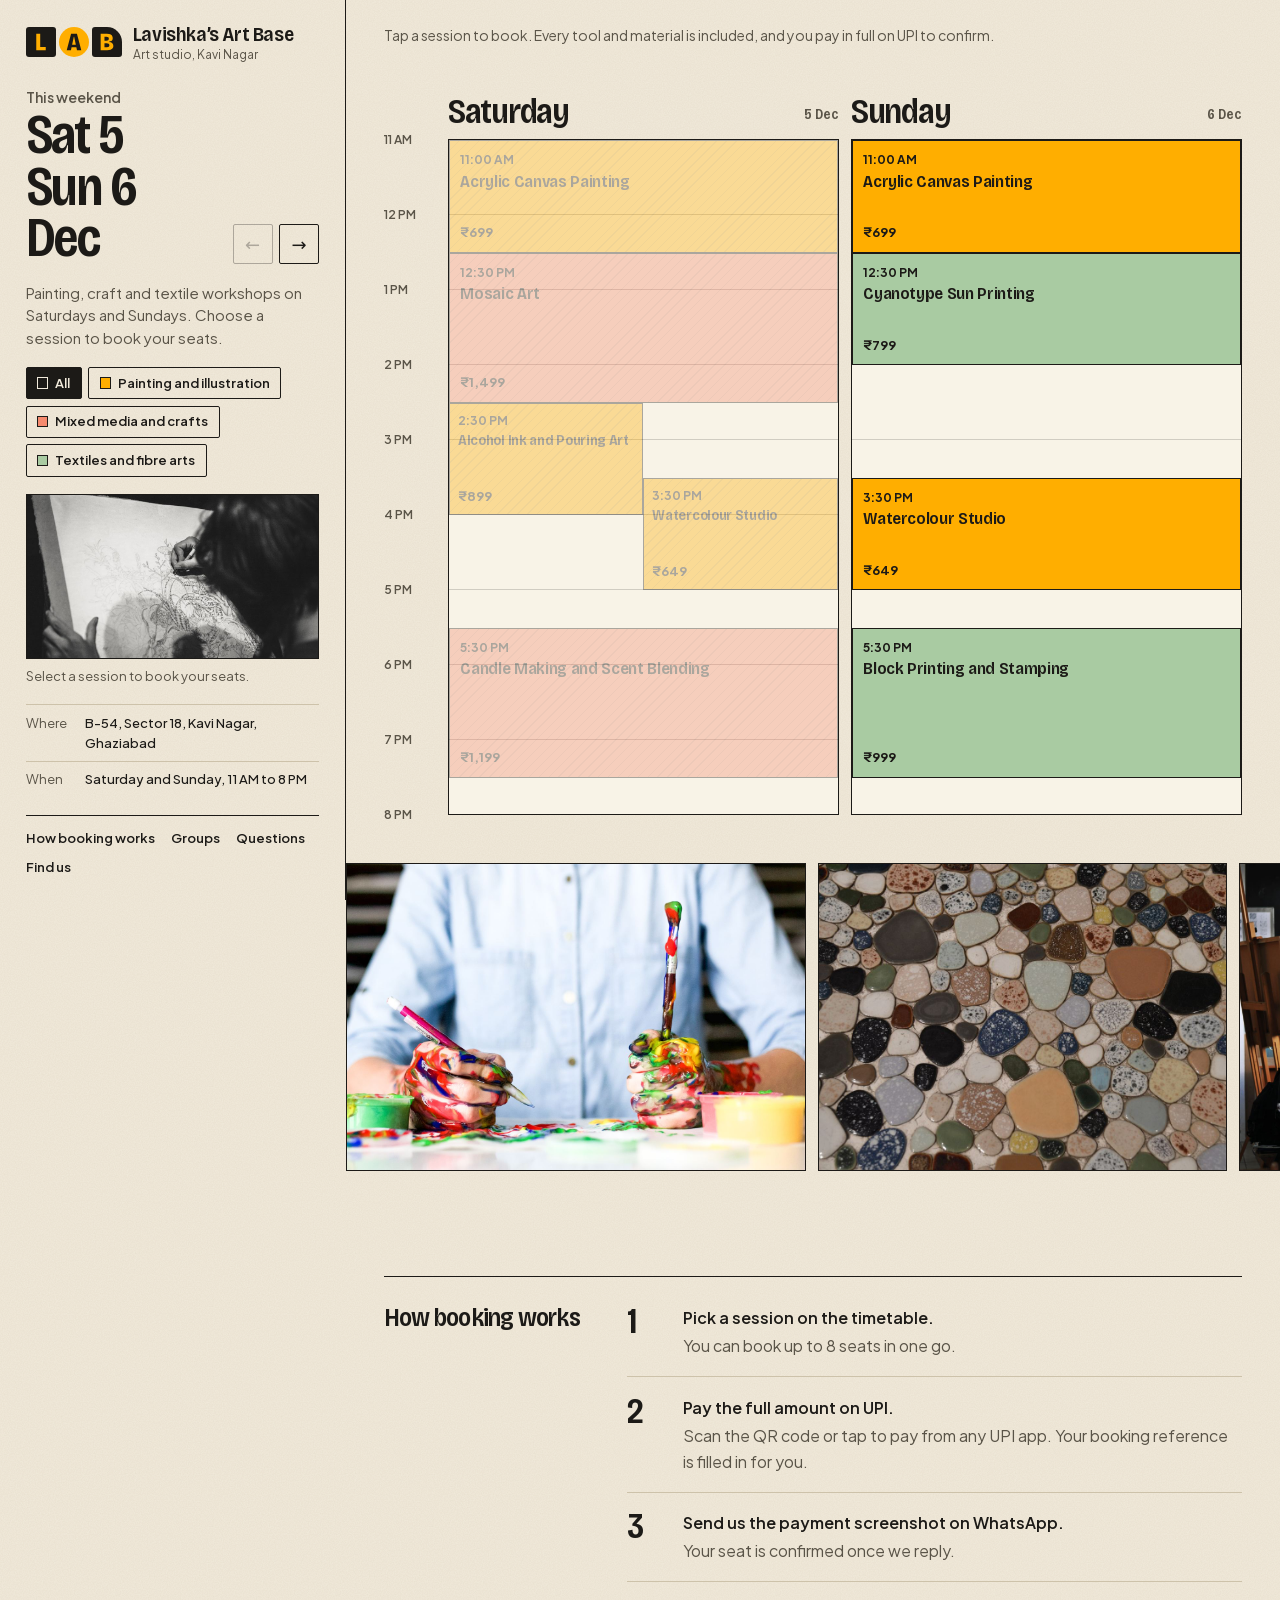
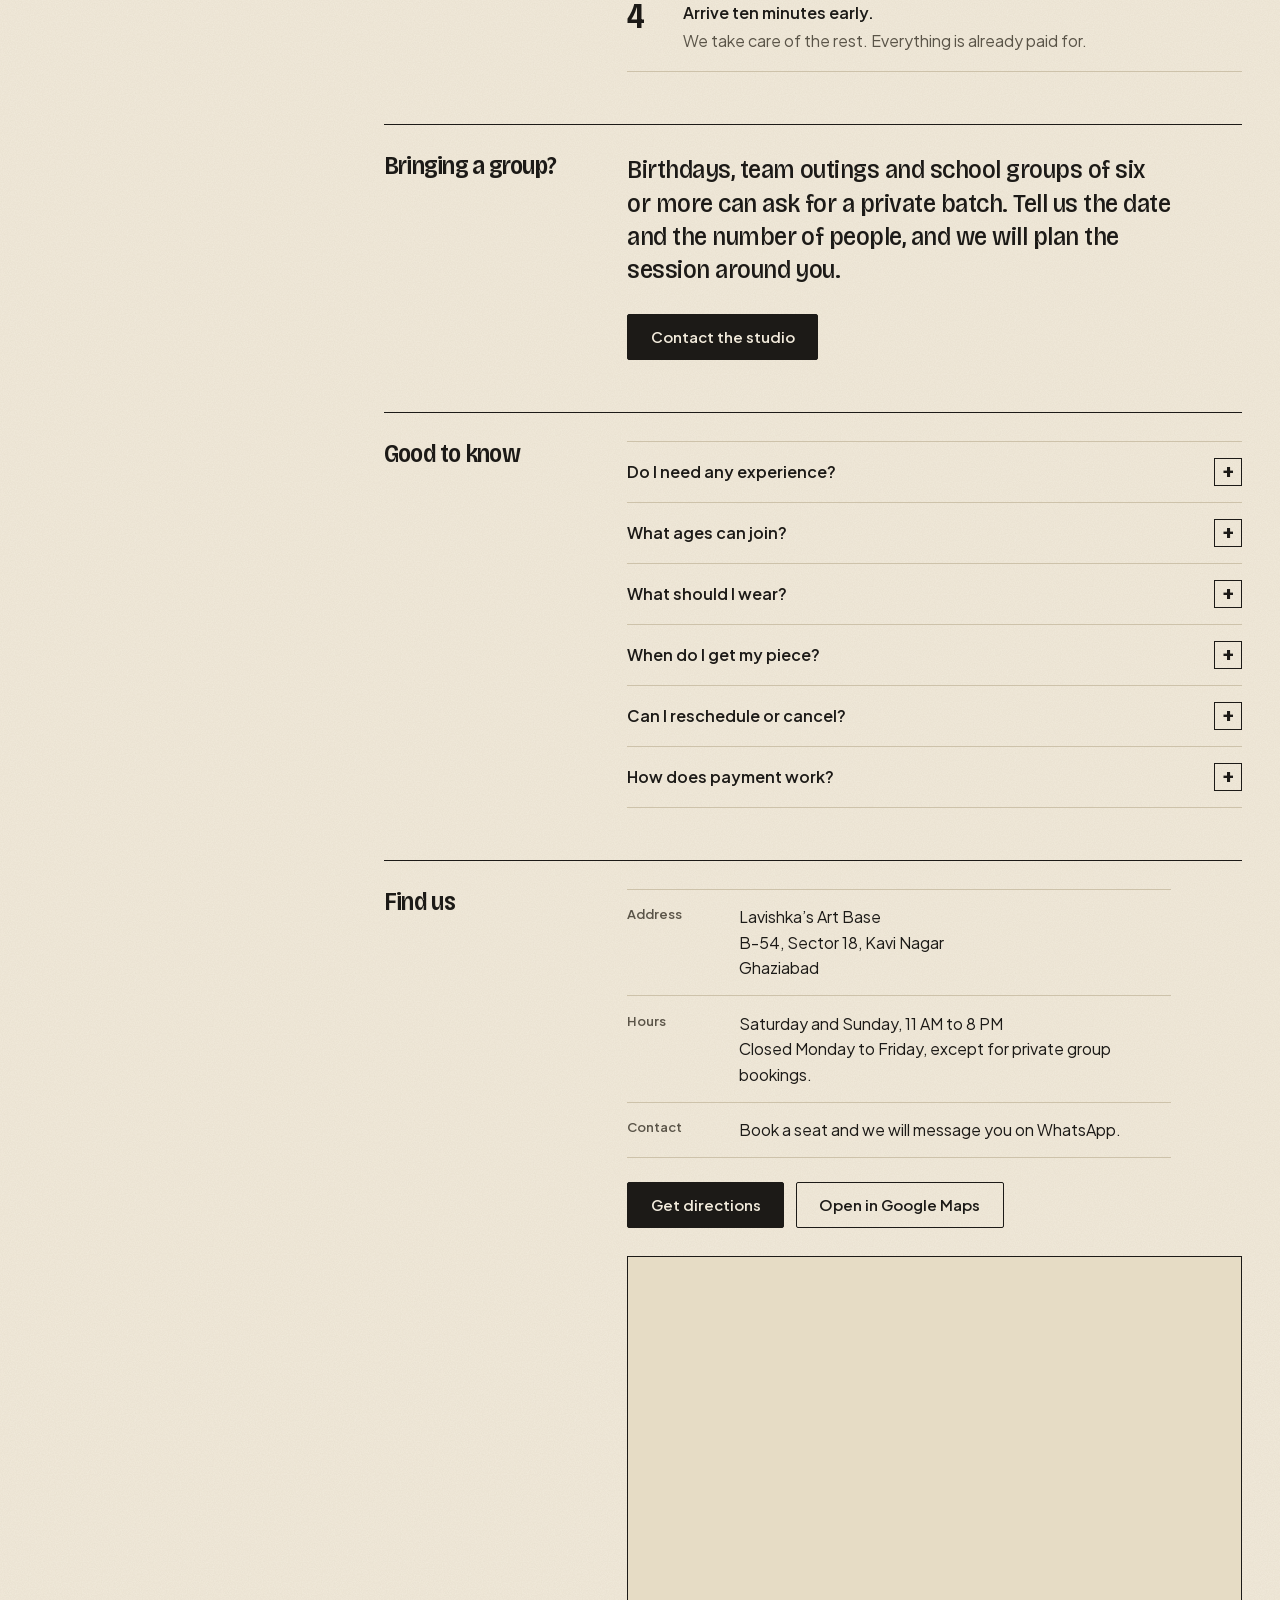
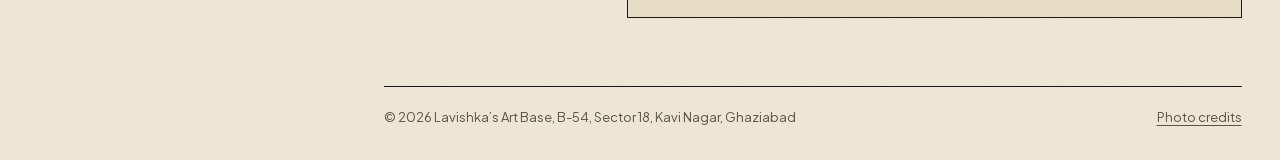
==== commit 5aa6fe63: "Restructure the site around a weekend timetable Replace the hero, intro, services, steps and FAQ pag" ====
--- a/index.html
+++ b/index.html
@@ -3,8 +3,8 @@
 <head>
 <meta charset="utf-8">
 <meta name="viewport" content="width=device-width, initial-scale=1">
-<title>Lavishka’s Art Base | Art and craft workshops in Kavi Nagar, Ghaziabad</title>
-<meta name="description" content="Weekend painting, mosaic, candle making, block printing and other art and craft workshops at B-54, Sector 18, Kavi Nagar, Ghaziabad. Small batches, all materials included. Book your seat online.">
+<title>Lavishka’s Art Base | Weekend art and craft workshops in Kavi Nagar, Ghaziabad</title>
+<meta name="description" content="This weekend’s timetable: painting, mosaic, candle making, block printing and more at B-54, Sector 18, Kavi Nagar, Ghaziabad. Small batches, all materials included. Pick a session and book online.">
 <meta name="theme-color" content="#F1EADB">
 <meta property="og:type" content="website">
 <meta property="og:title" content="Lavishka’s Art Base | Art and craft workshops in Kavi Nagar">
@@ -14,281 +14,202 @@
 <link rel="icon" href="assets/favicon.svg" type="image/svg+xml">
 <link rel="preload" href="assets/fonts/bricolage.woff2" as="font" type="font/woff2" crossorigin>
 <link rel="preload" href="assets/fonts/jakarta-latin.woff2" as="font" type="font/woff2" crossorigin>
-<script>document.documentElement.classList.add("js")</script>
 <link rel="stylesheet" href="css/style.css">
 </head>
 <body>
-<a class="skip" href="#main">Skip to content</a>
-
-<header class="site-header" id="top">
-  <div class="wrap bar">
-    <a class="brand" href="#top" aria-label="Lavishka’s Art Base, back to top">
+<a class="skip" href="#board">Skip to the timetable</a>
+
+<div class="app">
+
+  <!-- ===================== LEFT RAIL ===================== -->
+  <aside class="rail" aria-label="The studio">
+    <a class="brand" href="./" aria-label="Lavishka’s Art Base, home">
       <img src="assets/logo-mark.svg" width="96" height="30" alt="">
       <span class="brand__text"><b>Lavishka’s Art Base</b><small>Art studio, Kavi Nagar</small></span>
     </a>
-    <button class="nav-toggle" id="nav-toggle" type="button" aria-expanded="false" aria-controls="nav-links">
-      <span class="sr">Menu</span><i aria-hidden="true"></i>
-    </button>
-    <nav class="nav" id="nav-links" aria-label="Main">
-      <a href="#workshops">Workshops</a>
-      <a href="#schedule">Schedule</a>
-      <a href="#gallery">Gallery</a>
-      <a href="#visit">Visit</a>
-      <a href="#faq">FAQ</a>
-      <a class="btn btn--sm" href="#book">Book a seat</a>
+    <h1 class="sr">Lavishka’s Art Base: weekend art and craft workshops in Kavi Nagar, Ghaziabad</h1>
+
+    <div class="when">
+      <p class="when__label" id="rail-label">This weekend</p>
+      <p class="when__date" id="rail-date" aria-live="polite"></p>
+      <div class="when__arrows">
+        <button type="button" id="wk-prev" aria-label="Previous weekend">←</button>
+        <button type="button" id="wk-next" aria-label="Next weekend">→</button>
+      </div>
+    </div>
+
+    <p class="rail__lead">Painting, craft and textile workshops on Saturdays and Sundays. Choose a session to book your seats.</p>
+
+    <div class="legend" id="legend" role="group" aria-label="Filter sessions by type"></div>
+
+    <figure class="preview" aria-hidden="true">
+      <img id="preview-img" src="assets/img/hero-960.jpg" width="960" height="640" alt="">
+      <figcaption id="preview-cap"></figcaption>
+    </figure>
+
+    <dl class="rail__info">
+      <div><dt>Where</dt><dd>B-54, Sector 18, Kavi Nagar, Ghaziabad</dd></div>
+      <div><dt>When</dt><dd>Saturday and Sunday, 11 AM to 8 PM</dd></div>
+    </dl>
+    <nav class="rail__nav" aria-label="More about the studio">
+      <a href="#how">How booking works</a>
+      <a href="#groups">Groups</a>
+      <a href="#faq">Questions</a>
+      <a href="#visit">Find us</a>
     </nav>
+  </aside>
+
+  <!-- ===================== STAGE ===================== -->
+  <main class="stage" id="main">
+
+    <section class="board" id="board" aria-label="Weekend timetable">
+      <p class="board__note">Tap a session to book. Every tool and material is included, and you pay in full on UPI to confirm.</p>
+      <div class="board__grid" id="board-grid"></div>
+    </section>
+
+    <section class="strip" aria-label="Photographs">
+      <img src="assets/img/g-hands.jpg" width="1400" height="933" loading="lazy" alt="Paint-covered hands holding a pencil and a brush over a table of bright paints">
+      <img src="assets/img/mosaic.jpg" width="960" height="720" loading="lazy" alt="Rounded mosaic tiles in cream, black, blue and orange laid close together">
+      <img src="assets/img/g-easels.jpg" width="800" height="1080" loading="lazy" alt="A student standing among wooden easels in a bright art room">
+      <img src="assets/img/candle.jpg" width="960" height="720" loading="lazy" alt="Amber glass jars with a lit candle on a blue shelf">
+      <img src="assets/img/g-flowers.jpg" width="1100" height="733" loading="lazy" alt="A watercolour painting of red flowers beside a paint tray and brush">
+      <img src="assets/img/cyanotype.jpg" width="960" height="720" loading="lazy" alt="A blue cyanotype print of plant stems rinsing in a white tray">
+      <img src="assets/img/g-studio.jpg" width="1100" height="733" loading="lazy" alt="A busy art table crowded with brushes, tins and tubes of paint">
+      <img src="assets/img/block.jpg" width="960" height="720" loading="lazy" alt="Hands pressing a carved block onto cloth, in black and white">
+      <img src="assets/img/pour.jpg" width="960" height="720" loading="lazy" alt="Swirling marbled colour in red, blue and yellow around a small flower">
+      <img src="assets/img/g-sketch.jpg" width="1100" height="733" loading="lazy" alt="A woman sketching a portrait on an easel outdoors, in black and white">
+      <img src="assets/img/groups.jpg" width="1300" height="867" loading="lazy" alt="A circle of hands, several painted red, reaching towards the centre">
+      <img src="assets/img/g-brushes.jpg" width="1100" height="733" loading="lazy" alt="A glass jar of paintbrushes seen from above">
+      <img src="assets/img/how.jpg" width="1100" height="657" loading="lazy" alt="A watercolour paint set, a sketchbook and brushes on a wooden table">
+    </section>
+
+    <div class="ledger">
+
+      <section class="row" id="how" aria-labelledby="h-how">
+        <h2 class="row__label" id="h-how">How booking works</h2>
+        <div class="row__body">
+          <ol class="steps">
+            <li><div><b>Pick a session on the timetable.</b><p>You can book up to <span data-seats>8</span> seats in one go.</p></div></li>
+            <li><div><b>Pay the full amount on UPI.</b><p>Scan the QR code or tap to pay from any UPI app. Your booking reference is filled in for you.</p></div></li>
+            <li><div><b>Send us the payment screenshot on WhatsApp.</b><p>Your seat is confirmed once we reply.</p></div></li>
+            <li><div><b>Arrive ten minutes early.</b><p>We take care of the rest. Everything is already paid for.</p></div></li>
+          </ol>
+        </div>
+      </section>
+
+      <section class="row" id="groups" aria-labelledby="h-groups">
+        <h2 class="row__label" id="h-groups">Bringing a group?</h2>
+        <div class="row__body">
+          <p class="lede">Birthdays, team outings and school groups of six or more can ask for a private batch. Tell us the date and the number of people, and we will plan the session around you.</p>
+          <p class="row__action"><a class="btn" id="group-cta" href="#visit">Contact the studio</a></p>
+        </div>
+      </section>
+
+      <section class="row" id="faq" aria-labelledby="h-faq">
+        <h2 class="row__label" id="h-faq">Good to know</h2>
+        <div class="row__body faq">
+          <details><summary>Do I need any experience?</summary><p>None at all. We show you each step, and children and adults start from the same place.</p></details>
+          <details><summary>What ages can join?</summary><p>Each workshop lists its minimum age, from 6 up to 12. A grown-up stays with children under 10.</p></details>
+          <details><summary>What should I wear?</summary><p>Clothes you don’t mind getting marked. We provide an apron, but paint, ink and wax travel.</p></details>
+          <details><summary>When do I get my piece?</summary><p>Most pieces go home with you at the end of the session. If something needs time to set, such as a mosaic or a candle, we will tell you how long during the session.</p></details>
+          <details><summary>Can I reschedule or cancel?</summary><p>You can move your booking once if you tell us 24 hours before. Inside 24 hours, the payment is not refundable.</p></details>
+          <details><summary>How does payment work?</summary><p>You pay the full amount up front on UPI, then send us the screenshot on WhatsApp. Your seat is confirmed once we reply, and there is nothing more to pay at the studio.</p></details>
+        </div>
+      </section>
+
+      <section class="row" id="visit" aria-labelledby="h-visit">
+        <h2 class="row__label" id="h-visit">Find us</h2>
+        <div class="row__body">
+          <dl class="info">
+            <div><dt>Address</dt><dd>Lavishka’s Art Base<br>B-54, Sector 18, Kavi Nagar<br>Ghaziabad</dd></div>
+            <div><dt>Hours</dt><dd>Saturday and Sunday, 11 AM to 8 PM<br>Closed Monday to Friday, except for private group bookings.</dd></div>
+            <div><dt>Contact</dt><dd id="footer-contact">Book a seat and we will message you on WhatsApp.</dd></div>
+          </dl>
+          <div class="actions" id="find-actions">
+            <a class="btn" href="https://www.google.com/maps/dir/?api=1&amp;destination=28.668813,77.447043" target="_blank" rel="noopener">Get directions</a>
+            <a class="btn btn--ghost" href="https://www.google.com/maps/search/?api=1&amp;query=28.668813,77.447043" target="_blank" rel="noopener">Open in Google Maps</a>
+          </div>
+          <div class="map">
+            <iframe title="Map showing Lavishka's Art Base at B-54, Sector 18, Kavi Nagar, Ghaziabad" loading="lazy" referrerpolicy="no-referrer-when-downgrade"
+              src="https://maps.google.com/maps?q=28.668813,77.447043&amp;z=17&amp;hl=en&amp;output=embed"></iframe>
+          </div>
+        </div>
+      </section>
+
+    </div>
+
+    <footer class="foot">
+      <span>© 2026 Lavishka’s Art Base, B-54, Sector 18, Kavi Nagar, Ghaziabad</span>
+      <a href="credits.html">Photo credits</a>
+    </footer>
+  </main>
+</div>
+
+<!-- ===================== BOOKING SHEET ===================== -->
+<dialog class="sheet" id="sheet" aria-labelledby="t-title">
+  <div class="sheet__bar">
+    <span>Book your seats</span>
+    <button class="sheet__close" id="sheet-close" type="button" aria-label="Close"><span aria-hidden="true">×</span></button>
   </div>
-</header>
-
-<main id="main">
-
-<!-- ===================== HERO ===================== -->
-<section class="hero" aria-labelledby="h-hero">
-  <div class="wrap hero__grid">
-    <div class="hero__copy">
-      <h1 id="h-hero">Make something with your hands this weekend.</h1>
-      <p class="hero__lead">Painting, craft and textile workshops every Saturday and Sunday in Kavi Nagar. No experience needed, and everything is provided.</p>
-      <form class="quick" id="quick" aria-label="Reserve seats">
-        <div class="qf"><label for="q-workshop">Workshop</label><select id="q-workshop"></select></div>
-        <div class="qf"><label for="q-date">Date</label><select id="q-date"></select></div>
-        <div class="qf qf--s"><label for="q-people">People</label><select id="q-people"></select></div>
-        <button class="btn" type="submit">Reserve seats</button>
+  <div class="sheet__scroll" id="sheet-scroll">
+    <img class="sheet__photo" id="t-art" src="assets/img/canvas.jpg" width="960" height="720" alt="">
+    <div class="sheet__body">
+      <h2 id="t-title">Your booking</h2>
+      <p class="sheet__blurb" id="t-blurb"></p>
+      <p class="sheet__facts" id="t-facts"></p>
+
+      <form class="form" id="book-form" novalidate>
+        <div class="form-grid">
+          <div class="field field--full">
+            <label for="f-workshop">Workshop</label>
+            <select id="f-workshop" name="workshop"></select>
+          </div>
+          <div class="field">
+            <label for="f-date">Date</label>
+            <select id="f-date" name="date"></select>
+            <p class="hint" id="f-time"></p>
+          </div>
+          <div class="field">
+            <span class="label" id="people-label">Number of people</span>
+            <div class="stepper" role="group" aria-labelledby="people-label">
+              <button type="button" id="p-minus" aria-label="One person less">−</button>
+              <output id="f-people" aria-live="polite">2</output>
+              <button type="button" id="p-plus" aria-label="One person more">+</button>
+            </div>
+            <p class="hint">Up to <span data-seats>8</span> per batch.</p>
+          </div>
+          <div class="field" id="fld-name">
+            <label for="f-name">Your name</label>
+            <input id="f-name" name="name" autocomplete="name" placeholder="Full name" required>
+            <p class="err" id="err-name" role="alert"></p>
+          </div>
+          <div class="field" id="fld-phone">
+            <label for="f-phone">WhatsApp number</label>
+            <input id="f-phone" name="phone" type="tel" inputmode="numeric" autocomplete="tel-national" maxlength="10" placeholder="10-digit mobile number" required>
+            <p class="err" id="err-phone" role="alert"></p>
+          </div>
+          <div class="field field--full">
+            <label for="f-notes">Notes <span class="opt-tag">optional</span></label>
+            <textarea id="f-notes" name="notes" rows="2" placeholder="Children’s ages, a birthday, anything we should prepare"></textarea>
+          </div>
+        </div>
+
+        <dl class="sum">
+          <div><dt>When</dt><dd id="t-when">Pick a day</dd></div>
+          <div><dt>Seats</dt><dd id="t-seats">2</dd></div>
+          <div><dt>Per person</dt><dd id="t-each">₹0</dd></div>
+          <div class="sum__total"><dt>Total</dt><dd id="t-total">₹0</dd></div>
+        </dl>
+        <p class="hint" id="t-now"></p>
+
+        <button class="btn btn--wide" type="submit">Continue to payment</button>
+        <p class="methods">Any UPI app works, including Google Pay, PhonePe and Paytm.</p>
       </form>
-    </div>
-    <figure class="hero__media">
-      <div class="hero__photo">
-        <picture>
-          <source media="(max-width: 700px)" srcset="assets/img/hero-960.jpg">
-          <img src="assets/img/hero-1920.jpg" width="1920" height="1280" fetchpriority="high" data-parallax
-               alt="An artist’s hands drawing a detailed botanical illustration on a large sheet of paper, in black and white">
-        </picture>
-      </div>
-    </figure>
-  </div>
-</section>
-
-<!-- ===================== STATEMENT ===================== -->
-<section class="section section--flush-top" aria-labelledby="h-intro">
-  <div class="wrap">
-    <div class="statement__grid">
-      <h2 class="statement__text reveal" id="h-intro">Two days a week given entirely to making things. Come alone, with friends or with the family, pick a workshop and make something you will keep.</h2>
-    </div>
-    <ul class="facts reveal">
-      <li><b>Saturday and Sunday</b><span>11 AM to 8 PM</span></li>
-      <li><b>Materials included</b><span>Every tool and material for your workshop, plus an apron</span></li>
-      <li><b>Small batches</b><span>Up to <span data-seats>8</span> people per session</span></li>
-      <li><b>Ages 6 and up</b><span>Sessions for children and adults</span></li>
-    </ul>
-  </div>
-</section>
-
-<!-- ===================== WORKSHOPS ===================== -->
-<section class="section section--flush-top" id="workshops" aria-labelledby="h-workshops">
-  <div class="wrap">
-    <div class="sec-head">
-      <h2 id="h-workshops">Workshops</h2>
-    </div>
-    <div class="wks" id="workshop-grid"></div>
-  </div>
-</section>
-
-<!-- ===================== SCHEDULE ===================== -->
-<section class="section section--tint" id="schedule" aria-labelledby="h-schedule">
-  <div class="wrap">
-    <div class="sec-head">
-      <h2 id="h-schedule">Weekend schedule</h2>
-      <p class="sec-head__note">The same timetable runs every weekend.</p>
-    </div>
-    <div class="days" id="days"></div>
-  </div>
-</section>
-
-<!-- ===================== HOW IT WORKS ===================== -->
-<section class="section" id="how" aria-labelledby="h-how">
-  <div class="wrap how">
-    <figure class="how__photo reveal">
-      <img src="assets/img/how.jpg" width="1100" height="657" loading="lazy" alt="A watercolour paint set, a sketchbook and brushes on a wooden table">
-    </figure>
-    <div class="how__body">
-      <h2 id="h-how">How booking works</h2>
-      <ol class="steps">
-        <li><div><b>Choose a workshop and a date.</b><p>Use the form below. You can book up to <span data-seats>8</span> seats in one go.</p></div></li>
-        <li><div><b>Pay the full amount on UPI.</b><p>Scan the QR code or tap to pay from any UPI app. Your booking reference is filled in for you.</p></div></li>
-        <li><div><b>Send us the payment screenshot on WhatsApp.</b><p>Your seat is confirmed once we reply.</p></div></li>
-        <li><div><b>Arrive ten minutes early.</b><p>We take care of the rest. Everything is already paid for.</p></div></li>
-      </ol>
+
+      <div class="pay" id="pay" hidden></div>
     </div>
   </div>
-</section>
-
-<!-- ===================== GALLERY ===================== -->
-<section class="section section--flush-top" id="gallery" aria-labelledby="h-gallery">
-  <div class="wrap">
-    <div class="sec-head">
-      <h2 id="h-gallery">Paper, paint and colour</h2>
-    </div>
-    <div class="mos">
-      <div class="mos__col">
-        <figure class="a32 reveal"><img src="assets/img/g-hands.jpg" width="1400" height="933" loading="lazy" alt="Paint-covered hands holding a pencil and a brush over a table of bright paints"></figure>
-        <figure class="a11 reveal"><img src="assets/img/g-studio.jpg" width="1100" height="733" loading="lazy" alt="A busy art table crowded with brushes, tins and tubes of paint"></figure>
-      </div>
-      <div class="mos__col">
-        <figure class="a45 reveal"><img src="assets/img/g-easels.jpg" width="800" height="1080" loading="lazy" alt="A student standing among wooden easels in a bright art room"></figure>
-        <figure class="a32 reveal"><img src="assets/img/g-brushes.jpg" width="1100" height="733" loading="lazy" alt="A glass jar of paintbrushes seen from above"></figure>
-      </div>
-      <div class="mos__col">
-        <figure class="a45 reveal"><img src="assets/img/g-flowers.jpg" width="1100" height="733" loading="lazy" alt="A watercolour painting of red flowers beside a paint tray and brush"></figure>
-        <figure class="a32 reveal"><img src="assets/img/g-sketch.jpg" width="1100" height="733" loading="lazy" alt="A woman sketching a portrait on an easel outdoors, in black and white"></figure>
-      </div>
-    </div>
-  </div>
-</section>
-
-<!-- ===================== GROUPS ===================== -->
-<section class="section section--dark" id="groups" aria-labelledby="h-groups">
-  <div class="wrap groups">
-    <div class="groups__body">
-      <h2 id="h-groups">Bringing a group?</h2>
-      <p>Birthdays, team outings and school groups of six or more can ask for a private batch. Tell us the date and the number of people, and we will plan the session around you.</p>
-      <p class="groups__actions"><a class="btn" id="group-cta" href="#visit">Contact the studio</a></p>
-    </div>
-    <figure class="groups__photo reveal">
-      <img src="assets/img/groups.jpg" width="1300" height="867" loading="lazy" alt="A circle of hands, several painted red, reaching towards the centre">
-    </figure>
-  </div>
-</section>
-
-<!-- ===================== BOOKING ===================== -->
-<section class="section" id="book" aria-labelledby="h-book">
-  <div class="wrap">
-    <div class="sec-head">
-      <h2 id="h-book">Book your session</h2>
-      <p class="sec-head__note">Pay the full amount on UPI, then send us the screenshot on WhatsApp.</p>
-    </div>
-
-    <div class="book">
-      <div class="panel" id="book-panel">
-        <form class="form" id="book-form" novalidate>
-          <div class="form-grid">
-            <div class="field field--full">
-              <label for="f-workshop">Workshop</label>
-              <select id="f-workshop" name="workshop"></select>
-            </div>
-            <div class="field">
-              <label for="f-date">Date</label>
-              <select id="f-date" name="date"></select>
-              <p class="hint" id="f-time"></p>
-            </div>
-            <div class="field">
-              <span class="label" id="people-label">Number of people</span>
-              <div class="stepper" role="group" aria-labelledby="people-label">
-                <button type="button" id="p-minus" aria-label="One person less">−</button>
-                <output id="f-people" aria-live="polite">2</output>
-                <button type="button" id="p-plus" aria-label="One person more">+</button>
-              </div>
-              <p class="hint">Up to <span data-seats>8</span> per batch.</p>
-            </div>
-            <div class="field" id="fld-name">
-              <label for="f-name">Your name</label>
-              <input id="f-name" name="name" autocomplete="name" placeholder="Full name" required>
-              <p class="err" id="err-name" role="alert"></p>
-            </div>
-            <div class="field" id="fld-phone">
-              <label for="f-phone">WhatsApp number</label>
-              <input id="f-phone" name="phone" type="tel" inputmode="numeric" autocomplete="tel-national" maxlength="10" placeholder="10-digit mobile number" required>
-              <p class="err" id="err-phone" role="alert"></p>
-            </div>
-            <div class="field field--full">
-              <label for="f-notes">Notes <span class="opt-tag">optional</span></label>
-              <textarea id="f-notes" name="notes" rows="2" placeholder="Children’s ages, a birthday, anything we should prepare"></textarea>
-            </div>
-          </div>
-          <button class="btn btn--wide" type="submit">Continue to payment</button>
-          <p class="methods">You pay the full amount by UPI. Any app works, including Google Pay, PhonePe and Paytm.</p>
-        </form>
-
-        <div class="pay" id="pay" hidden></div>
-      </div>
-
-      <aside class="ticket" aria-label="Your booking summary">
-        <img class="ticket__photo" id="t-art" src="assets/img/canvas.jpg" width="960" height="720" alt="">
-        <div class="ticket__body">
-          <h3 id="t-title">Your booking</h3>
-          <dl>
-            <div><dt>When</dt><dd id="t-when">Pick a day</dd></div>
-            <div><dt>Seats</dt><dd id="t-seats">2</dd></div>
-            <div><dt>Per person</dt><dd id="t-each">₹0</dd></div>
-          </dl>
-          <div class="ticket__total"><span>Total</span><strong id="t-total">₹0</strong></div>
-          <p class="hint" id="t-now"></p>
-        </div>
-      </aside>
-    </div>
-  </div>
-</section>
-
-<!-- ===================== VISIT ===================== -->
-<section class="section section--tint" id="visit" aria-labelledby="h-visit">
-  <div class="wrap">
-    <div class="sec-head"><h2 id="h-visit">Visit the studio</h2></div>
-    <div class="visit">
-      <div class="visit__info">
-        <dl class="info">
-          <div><dt>Address</dt><dd>Lavishka’s Art Base<br>B-54, Sector 18, Kavi Nagar<br>Ghaziabad</dd></div>
-          <div><dt>Hours</dt><dd>Saturday and Sunday, 11 AM to 8 PM<br>Closed Monday to Friday, except for private group bookings.</dd></div>
-          <div><dt>Contact</dt><dd id="footer-contact">Book a seat above and we will message you on WhatsApp.</dd></div>
-        </dl>
-        <div class="actions" id="find-actions">
-          <a class="btn" href="https://www.google.com/maps/dir/?api=1&amp;destination=28.668813,77.447043" target="_blank" rel="noopener">Get directions</a>
-          <a class="btn btn--ghost" href="https://www.google.com/maps/search/?api=1&amp;query=28.668813,77.447043" target="_blank" rel="noopener">Open in Google Maps</a>
-        </div>
-      </div>
-      <div class="map">
-        <iframe title="Map showing Lavishka's Art Base at B-54, Sector 18, Kavi Nagar, Ghaziabad" loading="lazy" referrerpolicy="no-referrer-when-downgrade"
-          src="https://maps.google.com/maps?q=28.668813,77.447043&amp;z=17&amp;hl=en&amp;output=embed"></iframe>
-      </div>
-    </div>
-  </div>
-</section>
-
-<!-- ===================== FAQ ===================== -->
-<section class="section" id="faq" aria-labelledby="h-faq">
-  <div class="wrap faq-wrap">
-    <h2 id="h-faq">Good to know</h2>
-    <div class="faq">
-      <details><summary>Do I need any experience?</summary><p>None at all. We show you each step, and children and adults start from the same place.</p></details>
-      <details><summary>What ages can join?</summary><p>Each workshop lists its minimum age, from 6 up to 12. A grown-up stays with children under 10.</p></details>
-      <details><summary>What should I wear?</summary><p>Clothes you don’t mind getting marked. We provide an apron, but paint, ink and wax travel.</p></details>
-      <details><summary>When do I get my piece?</summary><p>Most pieces go home with you at the end of the session. If something needs time to set, such as a mosaic or a candle, we will tell you how long during the session.</p></details>
-      <details><summary>Can I reschedule or cancel?</summary><p>You can move your booking once if you tell us 24 hours before. Inside 24 hours, the payment is not refundable.</p></details>
-      <details><summary>How does payment work?</summary><p>You pay the full amount up front on UPI, then send us the screenshot on WhatsApp. Your seat is confirmed once we reply, and there is nothing more to pay at the studio.</p></details>
-    </div>
-  </div>
-</section>
-
-</main>
-
-<!-- ===================== FOOTER ===================== -->
-<footer class="footer">
-  <div class="wrap">
-    <span class="footer__mark" aria-hidden="true">Lavishka’s Art Base</span>
-    <div class="footer__grid">
-      <div>
-        <h3>Studio</h3>
-        <p>B-54, Sector 18, Kavi Nagar<br>Ghaziabad<br>Saturday and Sunday, 11 AM to 8 PM</p>
-      </div>
-      <div>
-        <h3>Explore</h3>
-        <p><a href="#workshops">Workshops</a><br><a href="#schedule">Schedule</a><br><a href="#book">Book a seat</a></p>
-      </div>
-      <div>
-        <h3>Contact</h3>
-        <p id="footer-links">Book a seat and we will message you on WhatsApp.</p>
-      </div>
-    </div>
-    <div class="footer__fine"><span>© 2026 Lavishka’s Art Base</span><a href="credits.html">Photo credits</a></div>
-  </div>
-</footer>
+</dialog>
 
 <div class="toast" id="toast" role="status" aria-live="polite"></div>
 
--- a/css/style.css
+++ b/css/style.css
@@ -1,6 +1,6 @@
 /* ==========================================================================
    Lavishka’s Art Base
-   Warm tactile minimalism: paper, charcoal and one sharp amber.
+   A printed weekend timetable: paper, charcoal ink and three paint colours.
    Type: Bricolage Grotesque (display, prices) and Plus Jakarta Sans (text, interface).
    ========================================================================== */
 
@@ -21,19 +21,21 @@
   --rule:#CDC2AA;
   --amber:#FFAE00;
   --amber-tint:#FFF1C6;
+  --c-paint:#FFAE00;
+  --c-mixed:#F58A6E;
+  --c-textile:#A9CBA2;
   --on-dark:#B8AF9B;
   --error:#A8231B;
   --display:"Bricolage Grotesque","Plus Jakarta Sans",system-ui,sans-serif;
   --sans:"Plus Jakarta Sans",system-ui,-apple-system,"Segoe UI",Roboto,sans-serif;
-  --r:4px;
-  --r-ctl:10px;
-  --header-h:76px;
-  --gutter:clamp(1.25rem,4vw,2.5rem);
+  --r:2px;
+  --pad:clamp(1.25rem,3vw,2.5rem);
   --ease:cubic-bezier(.2,.7,.2,1);
 }
 *,*::before,*::after{box-sizing:border-box}
-html{scroll-behavior:smooth;scroll-padding-top:calc(var(--header-h) + 12px);-webkit-text-size-adjust:100%}
-body{margin:0;color:var(--ink);font:400 1.0625rem/1.65 var(--sans);-webkit-font-smoothing:antialiased;text-rendering:optimizeLegibility;font-synthesis:none;
+html{scroll-behavior:smooth;-webkit-text-size-adjust:100%}
+html.is-locked{overflow:hidden}
+body{margin:0;color:var(--ink);font:400 1rem/1.6 var(--sans);-webkit-font-smoothing:antialiased;text-rendering:optimizeLegibility;font-synthesis:none;
   background-color:var(--paper);
   background-image:url("data:image/svg+xml,%3Csvg xmlns='http://www.w3.org/2000/svg' width='220' height='220'%3E%3Cfilter id='n'%3E%3CfeTurbulence type='fractalNoise' baseFrequency='.85' numOctaves='2' stitchTiles='stitch'/%3E%3CfeColorMatrix values='0 0 0 0 .36 0 0 0 0 .28 0 0 0 0 .16 0 0 0 .11 0'/%3E%3C/filter%3E%3Crect width='100%25' height='100%25' filter='url(%23n)'/%3E%3C/svg%3E")}
 img{max-width:100%;height:auto;display:block}
@@ -42,266 +44,219 @@
 ul,ol{margin:0;padding:0;list-style:none}
 a{color:inherit;text-underline-offset:.22em;text-decoration-thickness:1px}
 button,input,select,textarea{font:inherit;color:inherit}
-:focus-visible{outline:3px solid var(--ink);outline-offset:3px;border-radius:4px}
+:focus-visible{outline:3px solid var(--ink);outline-offset:2px}
+.sheet :focus-visible{outline-color:var(--ink)}
 .sr{position:absolute;width:1px;height:1px;overflow:hidden;clip:rect(0 0 0 0);white-space:nowrap}
-.skip{position:absolute;left:1rem;top:-4rem;background:var(--ink);color:var(--paper);padding:.6rem 1rem;border-radius:var(--r-ctl);z-index:100}
+.skip{position:absolute;left:1rem;top:-4rem;background:var(--ink);color:var(--paper);padding:.6rem 1rem;z-index:100}
 .skip:focus{top:1rem}
-.wrap{max-width:1240px;margin-inline:auto;padding-inline:var(--gutter)}
+.wrap{max-width:1240px;margin-inline:auto;padding-inline:var(--pad)}
 
 /* ---------- buttons ---------- */
-.btn{display:inline-flex;align-items:center;justify-content:center;gap:.5rem;background:var(--amber);color:var(--ink);border:1px solid var(--amber);
-  padding:.85rem 1.6rem;border-radius:999px;font-weight:600;font-size:.9375rem;line-height:1.2;text-decoration:none;cursor:pointer;
-  transition:background .2s var(--ease),color .2s var(--ease),border-color .2s var(--ease),transform .2s var(--ease)}
-.btn:hover{background:var(--ink);border-color:var(--ink);color:var(--paper);transform:translateY(-2px)}
-.btn:active{transform:none}
-.btn--sm{padding:.6rem 1.15rem;font-size:.875rem}
+.btn{display:inline-flex;align-items:center;justify-content:center;gap:.5rem;background:var(--ink);color:var(--paper);border:1px solid var(--ink);
+  padding:.8rem 1.4rem;border-radius:var(--r);font-weight:600;font-size:.9375rem;line-height:1.2;text-decoration:none;cursor:pointer;
+  transition:background .15s,color .15s,transform .15s var(--ease),box-shadow .15s var(--ease)}
+.btn:hover{background:var(--amber);color:var(--ink);transform:translate(-2px,-2px);box-shadow:3px 3px 0 var(--ink)}
+.btn:active{transform:none;box-shadow:none}
+.btn--sm{padding:.55rem 1rem;font-size:.875rem}
 .btn--wide{width:100%}
-.btn--ghost{background:transparent;border-color:var(--ink)}
-.btn--ghost:hover{background:var(--ink);color:var(--paper)}
+.btn--ghost{background:transparent;color:var(--ink)}
 .btn--whatsapp{background:#146C43;border-color:#146C43;color:#fff}
-.btn--whatsapp:hover{background:var(--ink);border-color:var(--ink)}
-.btn[disabled]{opacity:.5;cursor:not-allowed}
+.btn--whatsapp:hover{color:var(--ink)}
+.btn[disabled]{opacity:.5;cursor:not-allowed;transform:none;box-shadow:none}
 .linkbtn{background:none;border:0;padding:.25rem 0;font-weight:600;cursor:pointer;text-decoration:underline;text-underline-offset:.22em}
 
-/* ---------- header ---------- */
-.site-header{position:sticky;top:0;z-index:50;height:var(--header-h);background:rgba(241,234,219,.9);-webkit-backdrop-filter:blur(14px);backdrop-filter:blur(14px);border-bottom:1px solid transparent;transition:border-color .25s}
-.site-header.is-scrolled{border-bottom-color:var(--rule)}
-.bar{height:100%;display:flex;align-items:center;justify-content:space-between;gap:1.5rem}
-.brand{display:flex;align-items:center;gap:.75rem;text-decoration:none}
+/* ---------- brand ---------- */
+.brand{display:flex;align-items:center;gap:.7rem;text-decoration:none}
 .brand img{flex:none}
 .brand__text{display:flex;flex-direction:column;line-height:1}
-.brand__text b{font-family:var(--display);font-stretch:88%;font-weight:600;font-size:1.4rem;line-height:1;letter-spacing:-.02em}
-.brand__text small{font-size:.75rem;color:var(--ink-2);margin-top:.3rem;letter-spacing:.01em}
-.nav{display:flex;align-items:center;gap:2rem}
-.nav a:not(.btn){text-decoration:none;font-weight:500;font-size:.9375rem;padding:.35rem 0;background:linear-gradient(var(--amber),var(--amber)) left bottom/0 3px no-repeat;transition:background-size .25s var(--ease)}
-.nav a:not(.btn):hover{background-size:100% 3px}
-.nav-toggle{display:none;width:44px;height:44px;border:1px solid var(--ink);background:transparent;border-radius:50%;cursor:pointer;position:relative}
-.nav-toggle i,.nav-toggle i::before,.nav-toggle i::after{position:absolute;left:13px;right:13px;height:2px;background:var(--ink);content:"";top:50%}
-.nav-toggle i{margin-top:-1px}
-.nav-toggle i::before{top:-5px;left:0;right:0}
-.nav-toggle i::after{top:5px;left:0;right:0}
-
-/* ---------- hero ---------- */
-.hero{padding-block:clamp(2rem,4.5vw,4rem) clamp(4rem,8vw,7rem)}
-.hero__grid{display:grid;grid-template-columns:repeat(12,minmax(0,1fr));column-gap:clamp(1rem,2vw,2rem);align-items:start}
-.hero__copy{grid-column:1 / 8;grid-row:1;position:relative;z-index:2;padding-top:clamp(1rem,4vw,3.5rem)}
-.hero h1{font-size:clamp(3.2rem,7.7vw,6.9rem);line-height:.94;letter-spacing:-.032em;margin-right:-1.5rem;animation:rise .9s var(--ease) .15s both}
-.hero__lead{margin-top:clamp(1.5rem,3vw,2.25rem);max-width:29rem;font-size:clamp(1.0625rem,1.5vw,1.1875rem);line-height:1.6;color:var(--ink-2);animation:rise .9s var(--ease) .3s both}
-.hero__media{grid-column:8 / 13;grid-row:1;margin:0;position:relative}
-.hero__photo{overflow:hidden;border-radius:var(--r);aspect-ratio:4/5.5;background:var(--paper-2);animation:unveil 1.25s var(--ease) both}
-.hero__photo img{width:100%;height:118%;object-fit:cover;object-position:62% 50%;transform:translate3d(0,calc(var(--py,0px) - 12%),0);will-change:transform}
-@keyframes unveil{from{clip-path:inset(0 0 100% 0)}to{clip-path:inset(0)}}
-@keyframes rise{from{opacity:0;transform:translateY(18px)}to{opacity:1;transform:none}}
-
-/* quick reserve bar */
-.quick{display:grid;grid-template-columns:minmax(0,1.9fr) minmax(0,1.7fr) minmax(0,.62fr) auto;align-items:stretch;margin-top:clamp(2rem,4vw,3rem);max-width:42rem;
-  background:var(--paper-3);border:1px solid var(--ink);border-radius:999px;padding:.4rem .4rem .4rem .5rem;animation:rise .9s var(--ease) .45s both}
-.qf{display:flex;flex-direction:column;justify-content:center;padding:.4rem .95rem;min-width:0}
-.qf + .qf{border-left:1px solid var(--rule)}
-.qf label{font-size:.75rem;font-weight:600;color:var(--ink-2)}
-.qf select{appearance:none;-webkit-appearance:none;border:0;background:transparent url("data:image/svg+xml,%3Csvg xmlns='http://www.w3.org/2000/svg' width='12' height='8' viewBox='0 0 12 8'%3E%3Cpath d='M1 1.5l5 5 5-5' fill='none' stroke='%231C1A17' stroke-width='1.7' stroke-linecap='round' stroke-linejoin='round'/%3E%3C/svg%3E") no-repeat right .1rem center;
-  padding:.1rem 1.4rem .1rem 0;font-weight:600;font-size:.875rem;width:100%;cursor:pointer;text-overflow:ellipsis}
-.qf select:focus-visible{outline-offset:6px}
-.quick .btn{padding-inline:1.45rem}
-
-/* ---------- sections ---------- */
-.section{padding-block:clamp(4.5rem,10vw,8.5rem)}
-.section--flush-top{padding-top:0}
-.section--tint{background:var(--paper-2)}
-.section--dark{background:var(--ink);color:var(--paper)}
-.section--dark :focus-visible{outline-color:var(--amber)}
-h2{font-size:clamp(2.4rem,5.2vw,4.25rem);line-height:1;letter-spacing:-.03em}
-.sec-head{display:flex;align-items:flex-end;justify-content:space-between;gap:1rem 3rem;flex-wrap:wrap;margin-bottom:clamp(2.5rem,6vw,4.5rem)}
-.sec-head__note{color:var(--ink-2);max-width:24rem}
-
-/* reveal on scroll: only when JS is running */
-.js .reveal{opacity:0;transform:translateY(22px);transition:opacity .8s var(--ease),transform .8s var(--ease)}
-.js .reveal.is-in{opacity:1;transform:none}
-
-/* ---------- statement ---------- */
-.statement__text{grid-column:3 / 13;font-family:var(--display);font-stretch:88%;font-weight:500;font-size:clamp(2rem,4.5vw,3.75rem);line-height:1.1;letter-spacing:-.024em;max-width:21em;text-wrap:pretty}
-.statement__grid{display:grid;grid-template-columns:repeat(12,minmax(0,1fr));column-gap:clamp(1rem,2vw,2rem)}
-.facts{display:grid;grid-template-columns:repeat(4,1fr);gap:0 clamp(1rem,2.5vw,2rem);margin-top:clamp(3.5rem,7vw,6rem)}
-.facts li{border-top:1px solid var(--ink);padding-top:1.1rem;display:flex;flex-direction:column;gap:.3rem}
-.facts b{font-family:var(--display);font-stretch:88%;font-weight:600;font-size:1.4rem;line-height:1.15;letter-spacing:-.015em}
-.facts span{color:var(--ink-2);font-size:.9375rem;line-height:1.5}
-
-/* ---------- workshops ---------- */
-.wks{display:grid}
-.cat + .cat{margin-top:clamp(4rem,8vw,6.5rem)}
-.cat__head{display:flex;align-items:baseline;justify-content:space-between;gap:1rem;padding-bottom:1rem;border-bottom:1px solid var(--ink)}
-.cat__head h3{font-size:clamp(1.75rem,3vw,2.5rem);line-height:1;letter-spacing:-.03em}
-.cat__head span{color:var(--ink-2);font-size:.9375rem;white-space:nowrap}
-.wk{display:grid;grid-template-columns:repeat(12,minmax(0,1fr));column-gap:clamp(1rem,2vw,2rem);align-items:center;padding-block:clamp(1.5rem,3vw,2.25rem);border-bottom:1px solid var(--rule)}
-.wk__img{grid-column:1 / 5;grid-row:1;margin:0;overflow:hidden;border-radius:var(--r);background:var(--paper-2);aspect-ratio:4/3}
-.wk__img img{width:100%;height:100%;object-fit:cover;object-position:var(--pos,50% 50%);transition:transform 1.2s var(--ease)}
-.wk:hover .wk__img img{transform:scale(1.04)}
-.wk__body{grid-column:5 / 10;grid-row:1}
-.wk__aside{grid-column:10 / 13;grid-row:1;display:grid;gap:1.25rem}
-.wk h4{font-size:clamp(1.6rem,2.4vw,2.125rem);line-height:1.02;letter-spacing:-.03em}
-.wk__blurb{margin-top:.85rem;color:var(--ink-2);max-width:32rem}
-.wk__facts{margin:0}
-.wk__facts > div{display:flex;justify-content:space-between;gap:1rem;padding:.55rem 0;border-top:1px solid var(--rule);font-size:.875rem}
-.wk__facts dt{color:var(--ink-2)}
-.wk__facts dd{margin:0;font-weight:600;text-align:right}
-.wk__foot{display:flex;align-items:center;justify-content:space-between;gap:1rem;padding-top:1rem;border-top:1px solid var(--ink)}
-.price{font-family:var(--display);font-stretch:88%;font-weight:600;font-size:2rem;line-height:1;letter-spacing:-.02em}
-.price small{font:400 .75rem var(--sans);color:var(--ink-2);margin-left:.4rem;letter-spacing:0}
-
-/* ---------- schedule ---------- */
-.days{display:grid;grid-template-columns:1fr 1fr;gap:clamp(3rem,8vw,7rem);align-items:start}
-.day__head{display:flex;align-items:baseline;justify-content:space-between;gap:1rem;margin-bottom:1.25rem;padding-bottom:1rem;border-bottom:1px solid var(--ink)}
-.day__head h3{font-size:clamp(2.1rem,3.8vw,3.25rem);line-height:1;letter-spacing:-.03em}
-.day__head span{font-size:.9375rem;color:var(--ink-2)}
-.slot{display:grid;grid-template-columns:7.5rem 1fr auto;align-items:center;gap:1rem;padding:1.35rem 0;border-bottom:1px solid var(--rule)}
-.slot__time{font-family:var(--display);font-stretch:88%;font-weight:600;font-size:1.5rem;line-height:1;white-space:nowrap}
-.slot__what b{display:block;font-weight:600}
-.slot__what small{color:var(--ink-2);font-size:.875rem}
-
-/* ---------- how it works ---------- */
-.how{display:grid;grid-template-columns:repeat(12,minmax(0,1fr));column-gap:clamp(1rem,2vw,2rem);align-items:center}
-.how__photo{grid-column:1 / 6;margin:0;overflow:hidden;border-radius:var(--r)}
-.how__photo img{width:100%;aspect-ratio:4/5;object-fit:cover;object-position:40% 50%}
-.how__body{grid-column:7 / 13}
-.how__body h2{margin-bottom:clamp(1.75rem,4vw,3rem)}
-.steps{counter-reset:step}
-.steps li{counter-increment:step;display:grid;grid-template-columns:4.25rem 1fr;align-items:start;padding:1.4rem 0;border-top:1px solid var(--rule)}
-.steps li:last-child{border-bottom:1px solid var(--rule)}
-.steps li::before{content:counter(step);display:grid;place-items:center;width:2.75rem;height:2.75rem;border-radius:50%;background:var(--amber);font-family:var(--display);font-stretch:88%;font-weight:600;font-size:1.25rem;line-height:1;padding-bottom:.1rem}
+.brand__text b{font-family:var(--display);font-stretch:88%;font-weight:600;font-size:1.25rem;line-height:1;letter-spacing:-.02em;white-space:nowrap}
+.brand__text small{font-size:.75rem;color:var(--ink-2);margin-top:.3rem}
+
+/* ==========================================================================
+   layout: a fixed rail on the left, the timetable on the right
+   ========================================================================== */
+.app{display:grid;grid-template-columns:clamp(300px,27vw,410px) minmax(0,1fr);min-height:100vh}
+
+.rail{position:sticky;top:0;align-self:start;height:100vh;height:100dvh;overflow-y:auto;scrollbar-width:thin;
+  display:flex;flex-direction:column;gap:1.1rem;padding:1.5rem clamp(1.25rem,2vw,1.75rem) 1.25rem;border-right:1px solid var(--ink)}
+.when{display:grid;grid-template-columns:1fr auto;column-gap:1rem;align-items:end;margin-top:.5rem}
+.when__label{grid-column:1 / -1;font-size:.875rem;font-weight:600;color:var(--ink-2)}
+.when__date{font-family:var(--display);font-stretch:84%;font-weight:600;font-size:clamp(2.9rem,4.4vw,4.4rem);line-height:.92;letter-spacing:-.04em;display:flex;flex-direction:column}
+.when__arrows{display:flex;gap:.4rem}
+.when__arrows button{width:2.5rem;height:2.5rem;border:1px solid var(--ink);background:transparent;border-radius:var(--r);font-size:1.125rem;cursor:pointer;transition:background .15s,color .15s}
+.when__arrows button:hover:not(:disabled){background:var(--ink);color:var(--paper)}
+.when__arrows button:disabled{opacity:.3;cursor:not-allowed}
+.rail__lead{color:var(--ink-2);font-size:.9375rem;line-height:1.5}
+
+.legend{display:flex;flex-wrap:wrap;gap:.4rem}
+.filter{display:inline-flex;align-items:center;gap:.45rem;border:1px solid var(--ink);background:transparent;border-radius:var(--r);padding:.3rem .65rem;font-size:.8125rem;font-weight:600;cursor:pointer;transition:background .15s,color .15s}
+.filter i{width:.7rem;height:.7rem;background:var(--tc,transparent);border:1px solid var(--ink)}
+.filter:not([aria-pressed="true"]):hover{background:var(--paper-2)}
+.filter[aria-pressed="true"]{background:var(--ink);color:var(--paper)}
+.filter[aria-pressed="true"] i{border-color:var(--paper)}
+
+.preview{flex:1 1 150px;min-height:130px;margin:0;display:flex;flex-direction:column;gap:.45rem}
+.preview img{flex:1;min-height:0;width:100%;object-fit:cover;border:1px solid var(--ink);transition:opacity .2s}
+.preview figcaption{font-size:.8125rem;color:var(--ink-2);min-height:1.3em}
+
+.rail__info{margin:0;font-size:.8125rem}
+.rail__info > div{display:grid;grid-template-columns:3.2rem 1fr;gap:.5rem;padding:.45rem 0;border-top:1px solid var(--rule)}
+.rail__info dt{color:var(--ink-2)}
+.rail__info dd{margin:0;font-weight:500}
+.rail__nav{display:flex;flex-wrap:wrap;gap:.2rem 1rem;font-size:.8125rem;font-weight:600;padding-top:.6rem;border-top:1px solid var(--ink)}
+.rail__nav a{text-decoration:none;padding:.15rem 0;background:linear-gradient(var(--amber),var(--amber)) left bottom/0 3px no-repeat;transition:background-size .25s var(--ease)}
+.rail__nav a:hover{background-size:100% 3px}
+
+.stage{min-width:0}
+
+/* ---------- the board ---------- */
+.board{padding:1.5rem var(--pad) 3rem}
+.board__note{font-size:.875rem;color:var(--ink-2);max-width:40rem;margin-bottom:1rem;min-height:2.6em}
+.board__grid{display:grid;grid-template-columns:3.25rem minmax(0,1fr) minmax(0,1fr);column-gap:.75rem}
+.axis{position:relative;padding-top:4rem}
+.axis{height:calc(var(--h) + 4rem)}
+.axis span{position:absolute;left:0;font-size:.75rem;font-weight:600;color:var(--ink-2);transform:translateY(-50%);margin-top:4rem;white-space:nowrap}
+.day__head{height:4rem;display:flex;align-items:baseline;justify-content:space-between;gap:.5rem;padding-bottom:.6rem;border-bottom:1px solid var(--ink);align-items:end}
+.day__name{font-family:var(--display);font-stretch:84%;font-weight:600;font-size:clamp(1.9rem,2.8vw,2.6rem);line-height:1;letter-spacing:-.035em}
+.day__date{font-size:.875rem;color:var(--ink-2);padding-bottom:.2rem}
+.col{position:relative;height:var(--h);border:1px solid var(--ink);border-top:0;background:var(--paper-3);
+  background-image:repeating-linear-gradient(to bottom,transparent 0,transparent calc(75px - 1px),rgba(28,26,23,.18) calc(75px - 1px),rgba(28,26,23,.18) 75px)}
+
+.cat-paint{--tc:var(--c-paint)}
+.cat-mixed{--tc:var(--c-mixed)}
+.cat-textile{--tc:var(--c-textile)}
+.tile{position:absolute;left:var(--l);width:var(--w);top:var(--top);height:var(--h);display:flex;flex-direction:column;align-items:flex-start;text-align:left;gap:.2rem;
+  padding:.55rem .65rem;background:var(--tc);color:var(--ink);border:1px solid var(--ink);border-radius:0;cursor:pointer;overflow:hidden;
+  animation:drop .55s var(--ease) calc(var(--i,0) * 55ms) backwards;
+  transition:transform .15s var(--ease),box-shadow .15s var(--ease),opacity .2s}
+.tile:hover:not(:disabled),.tile:focus-visible{transform:translate(-3px,-3px);box-shadow:4px 4px 0 var(--ink);z-index:3;overflow:visible}
+.tile__time{font-size:.75rem;font-weight:700}
+.tile__name{font-family:var(--display);font-stretch:88%;font-weight:600;font-size:1.0625rem;line-height:1.04;letter-spacing:-.02em}
+.tile__price{margin-top:auto;font-size:.8125rem;font-weight:700}
+.tile--narrow{padding:.45rem .5rem}
+.tile--narrow .tile__name{font-size:.9375rem}
+.tile.is-dim{opacity:.22}
+.tile:disabled{opacity:.35;cursor:not-allowed;background-image:repeating-linear-gradient(135deg,transparent 0,transparent 6px,rgba(28,26,23,.12) 6px,rgba(28,26,23,.12) 7px)}
+@keyframes drop{from{opacity:0;transform:translateY(10px)}}
+
+/* ---------- photo strip ---------- */
+.strip{display:flex;gap:.75rem;overflow-x:auto;padding:0 var(--pad) 1rem;scroll-snap-type:x proximity;scrollbar-width:thin}
+.strip img{flex:none;height:clamp(200px,24vw,330px);width:auto;scroll-snap-align:start;border:1px solid var(--ink)}
+
+/* ---------- ledger ---------- */
+.ledger{padding:clamp(3.5rem,7vw,6rem) var(--pad) 0}
+.row{display:grid;grid-template-columns:minmax(0,1fr) minmax(0,3fr);column-gap:clamp(1rem,3vw,3rem);padding-block:1.75rem 3.25rem;border-top:1px solid var(--ink)}
+.row__label{font-size:clamp(1.4rem,2vw,1.75rem);line-height:1.05;letter-spacing:-.03em;position:sticky;top:1.5rem;align-self:start}
+.lede{font-size:clamp(1.25rem,2vw,1.75rem);line-height:1.3;max-width:34rem;font-family:var(--display);font-stretch:92%;font-weight:500;letter-spacing:-.02em}
+.row__action{margin-top:1.75rem}
+.steps{counter-reset:step;max-width:40rem}
+.steps li{counter-increment:step;display:grid;grid-template-columns:3.5rem 1fr;align-items:start;padding:1.1rem 0;border-bottom:1px solid var(--rule)}
+.steps li:first-child{padding-top:0}
+.steps li::before{content:counter(step);font-family:var(--display);font-stretch:84%;font-weight:600;font-size:2.25rem;line-height:.95;letter-spacing:-.04em}
 .steps b{font-weight:600}
-.steps p{color:var(--ink-2);margin-top:.2rem}
-
-/* ---------- gallery ---------- */
-.mos{display:grid;grid-template-columns:1.25fr 1fr 1.1fr;gap:clamp(.75rem,1.8vw,1.5rem);align-items:start}
-.mos__col{display:grid;gap:clamp(.75rem,1.8vw,1.5rem)}
-.mos__col:nth-child(2){margin-top:clamp(2rem,8vw,7rem)}
-.mos__col:nth-child(3){margin-top:clamp(1rem,2.5vw,2.25rem)}
-.mos figure{margin:0;overflow:hidden;border-radius:var(--r);background:var(--paper-2)}
-.mos img{width:100%;height:100%;object-fit:cover;transition:transform 1.2s var(--ease)}
-.mos figure:hover img{transform:scale(1.04)}
-.mos .a32{aspect-ratio:3/2}.mos .a11{aspect-ratio:1}.mos .a45{aspect-ratio:4/5}
-
-/* ---------- groups ---------- */
-.groups{display:grid;grid-template-columns:repeat(12,minmax(0,1fr));column-gap:clamp(1rem,2vw,2rem);align-items:center}
-.groups__body{grid-column:1 / 7}
-.groups__photo{grid-column:8 / 13;margin:0;overflow:hidden;border-radius:var(--r)}
-.groups__photo img{width:100%;aspect-ratio:4/5;object-fit:cover}
-.groups h2{margin-bottom:1.5rem}
-.groups p{color:var(--on-dark);max-width:30rem;font-size:1.125rem;text-wrap:pretty}
-.groups__actions{margin-top:2.25rem}
-.section--dark .btn:hover{background:var(--paper);border-color:var(--paper);color:var(--ink)}
-
-/* ---------- booking ---------- */
-.book{display:grid;grid-template-columns:minmax(0,1.5fr) minmax(0,1fr);gap:clamp(1.5rem,4vw,3.5rem);align-items:start}
-.panel{background:var(--paper-3);border:1px solid var(--rule);border-radius:var(--r);padding:clamp(1.25rem,3.5vw,2.5rem)}
-.form-grid{display:grid;grid-template-columns:1fr 1fr;gap:1.35rem;margin-bottom:1.75rem}
+.steps p{color:var(--ink-2);margin-top:.15rem}
+.faq{max-width:42rem}
+.faq details{border-bottom:1px solid var(--rule)}
+.faq details:first-child{border-top:1px solid var(--rule)}
+.faq summary{list-style:none;cursor:pointer;display:flex;justify-content:space-between;align-items:center;gap:1rem;padding:1rem 0;font-weight:600}
+.faq summary::-webkit-details-marker{display:none}
+.faq summary::after{content:"+";flex:none;font-family:var(--display);font-size:1.5rem;line-height:1;width:1.75rem;height:1.75rem;display:grid;place-items:center;border:1px solid var(--ink);transition:background .15s}
+.faq summary:hover::after{background:var(--amber)}
+.faq details[open] summary::after{content:"−"}
+.faq details p{color:var(--ink-2);padding:0 2.5rem 1.25rem 0;max-width:36rem}
+.info{margin:0;max-width:34rem}
+.info > div{padding:.9rem 0;border-top:1px solid var(--rule);display:grid;grid-template-columns:6rem 1fr;gap:1rem}
+.info > div:last-child{border-bottom:1px solid var(--rule)}
+.info dt{font-size:.8125rem;font-weight:600;color:var(--ink-2)}
+.info dd{margin:0}
+.info a{font-weight:600}
+.actions{display:flex;flex-wrap:wrap;gap:.75rem;margin-top:1.5rem}
+.map{margin-top:1.75rem;border:1px solid var(--ink);min-height:360px;background:var(--paper-2);max-width:50rem}
+.map iframe{width:100%;height:100%;min-height:360px;border:0;display:block;filter:grayscale(.35) sepia(.22) contrast(.96)}
+.foot{display:flex;justify-content:space-between;gap:1rem;flex-wrap:wrap;margin:1rem var(--pad) 0;padding:1.25rem 0 2rem;border-top:1px solid var(--ink);font-size:.8125rem;color:var(--ink-2)}
+
+/* ==========================================================================
+   booking sheet
+   ========================================================================== */
+.sheet{position:fixed;inset:0 0 0 auto;margin:0;padding:0;border:0;border-left:1px solid var(--ink);width:min(34rem,100%);max-width:100%;height:100vh;height:100dvh;max-height:100dvh;
+  background:var(--paper);color:var(--ink);overflow:hidden}
+.sheet[open]{display:flex;flex-direction:column;animation:slide .4s var(--ease)}
+.sheet::backdrop{background:rgba(28,26,23,.5);animation:fade .3s}
+@keyframes slide{from{transform:translateX(100%)}}
+@keyframes fade{from{opacity:0}}
+.sheet__bar{display:flex;justify-content:space-between;align-items:center;padding:.6rem .6rem .6rem 1.5rem;border-bottom:1px solid var(--ink);font-weight:600;font-size:.9375rem}
+.sheet__close{width:2.5rem;height:2.5rem;border:1px solid var(--ink);background:transparent;font-size:1.5rem;line-height:1;cursor:pointer;border-radius:var(--r);transition:background .15s,color .15s}
+.sheet__close:hover{background:var(--ink);color:var(--paper)}
+.sheet__scroll{flex:1;overflow-y:auto;overscroll-behavior:contain}
+.sheet__photo{width:100%;aspect-ratio:16/9;object-fit:cover;border-bottom:1px solid var(--ink)}
+.sheet__body{padding:1.5rem 1.5rem 2.5rem}
+.sheet__body > h2{font-size:clamp(2rem,3.4vw,2.5rem);line-height:1;letter-spacing:-.035em}
+.sheet__blurb{margin-top:.8rem;color:var(--ink-2)}
+.sheet__facts{margin-top:.6rem;font-size:.875rem;font-weight:600;margin-bottom:1.75rem}
+.is-paying .sheet__blurb,.is-paying .sheet__facts{display:none}
+.is-paying > h2{margin-bottom:1.5rem}
+
+.form-grid{display:grid;grid-template-columns:1fr 1fr;gap:1.2rem;margin-bottom:1.5rem}
 .field{display:flex;flex-direction:column;min-width:0}
 .field--full{grid-column:1 / -1}
-.field label,.label{font-weight:600;font-size:.875rem;margin-bottom:.45rem;display:block}
+.field label,.label{font-weight:600;font-size:.8125rem;margin-bottom:.4rem;display:block}
 .opt-tag{font-weight:400;color:var(--ink-2);margin-left:.35rem}
-.field input,.field select,.field textarea{width:100%;background:#FFFDF8;border:1px solid var(--rule);border-radius:var(--r-ctl);padding:.8rem .95rem;font-size:1rem;line-height:1.4}
-.field select{appearance:none;-webkit-appearance:none;padding-right:2.4rem;background:#FFFDF8 url("data:image/svg+xml,%3Csvg xmlns='http://www.w3.org/2000/svg' width='12' height='8' viewBox='0 0 12 8'%3E%3Cpath d='M1 1.5l5 5 5-5' fill='none' stroke='%231C1A17' stroke-width='1.7' stroke-linecap='round' stroke-linejoin='round'/%3E%3C/svg%3E") no-repeat right .95rem center;cursor:pointer}
-.field textarea{resize:vertical;min-height:4.5rem}
-.field input:hover,.field select:hover,.field textarea:hover{border-color:var(--ink-2)}
-.field input:focus,.field select:focus,.field textarea:focus{outline:none;border-color:var(--ink);box-shadow:0 0 0 3px rgba(255,174,0,.5)}
-.field.has-error input{border-color:var(--error)}
-.err{color:var(--error);font-size:.875rem;margin-top:.35rem}
+.field input,.field select,.field textarea{width:100%;background:#FFFDF8;border:1px solid var(--ink);border-radius:var(--r);padding:.7rem .85rem;font-size:1rem;line-height:1.4}
+.field select{appearance:none;-webkit-appearance:none;padding-right:2.4rem;background:#FFFDF8 url("data:image/svg+xml,%3Csvg xmlns='http://www.w3.org/2000/svg' width='12' height='8' viewBox='0 0 12 8'%3E%3Cpath d='M1 1.5l5 5 5-5' fill='none' stroke='%231C1A17' stroke-width='1.7' stroke-linecap='round' stroke-linejoin='round'/%3E%3C/svg%3E") no-repeat right .9rem center;cursor:pointer}
+.field textarea{resize:vertical;min-height:4.25rem}
+.field input:focus,.field select:focus,.field textarea:focus{outline:none;box-shadow:3px 3px 0 var(--amber);transform:translate(-1px,-1px)}
+.field.has-error input{border-color:var(--error);box-shadow:3px 3px 0 var(--error)}
+.err{color:var(--error);font-size:.8125rem;margin-top:.4rem}
 .err:empty{display:none}
-.hint{color:var(--ink-2);font-size:.875rem;margin-top:.4rem}
-.fieldset{border:0;padding:0;margin:0}
-.fieldset legend{padding:0;margin-bottom:.5rem}
-.stepper{display:inline-flex;align-items:stretch;border:1px solid var(--rule);border-radius:999px;overflow:hidden;align-self:flex-start;background:#FFFDF8}
-.stepper button{width:3rem;border:0;background:transparent;font-size:1.25rem;cursor:pointer}
+.hint{color:var(--ink-2);font-size:.8125rem;margin-top:.4rem}
+.stepper{display:inline-flex;align-items:stretch;border:1px solid var(--ink);border-radius:var(--r);overflow:hidden;align-self:flex-start;background:#FFFDF8}
+.stepper button{width:2.75rem;border:0;background:transparent;font-size:1.25rem;cursor:pointer}
 .stepper button:hover:not(:disabled){background:var(--amber)}
 .stepper button:disabled{color:#A8A08E;cursor:not-allowed}
-.stepper output{min-width:3rem;display:grid;place-items:center;font-weight:600;border-inline:1px solid var(--rule)}
-.methods{margin-top:1rem;color:var(--ink-2);font-size:.8125rem;text-align:center}
-
-/* summary */
-.ticket{position:sticky;top:calc(var(--header-h) + 1.25rem);background:var(--ink);color:var(--paper);border-radius:var(--r);overflow:hidden}
-.ticket__photo{width:100%;aspect-ratio:16/10;object-fit:cover}
-.ticket__body{padding:1.5rem 1.75rem 1.75rem}
-.ticket h3{font-size:1.875rem;line-height:1.02;letter-spacing:-.03em;margin-bottom:1.1rem}
-.ticket dl{margin:0}
-.ticket dl > div{display:flex;justify-content:space-between;gap:1rem;padding:.65rem 0;border-top:1px solid rgba(241,234,219,.16);font-size:.9375rem}
-.ticket dt{color:var(--on-dark)}
-.ticket dd{margin:0;font-weight:600;text-align:right}
-.ticket__total{display:flex;justify-content:space-between;align-items:baseline;border-top:1px solid rgba(241,234,219,.16);padding-top:1rem;margin-top:.1rem}
-.ticket__total span{font-weight:600;font-size:.9375rem}
-.ticket__total strong{font-family:var(--display);font-stretch:88%;font-weight:600;font-size:3rem;line-height:1;color:var(--amber);letter-spacing:-.03em}
-.ticket .hint{color:var(--on-dark);margin-top:.75rem}
+.stepper output{min-width:2.75rem;display:grid;place-items:center;font-weight:700;border-inline:1px solid var(--ink)}
+.sum{margin:0 0 .25rem}
+.sum > div{display:flex;justify-content:space-between;gap:1rem;padding:.55rem 0;border-top:1px solid var(--rule);font-size:.9375rem}
+.sum dt{color:var(--ink-2)}
+.sum dd{margin:0;font-weight:600;text-align:right}
+.sum .sum__total{border-top:1px solid var(--ink);align-items:baseline;padding-top:.8rem}
+.sum__total dt{color:var(--ink);font-weight:600}
+.sum__total dd{font-family:var(--display);font-stretch:84%;font-size:2.5rem;line-height:1;letter-spacing:-.035em;background:linear-gradient(var(--amber),var(--amber)) 0 88%/100% .45em no-repeat;padding-inline:.15em}
+#t-now{margin-bottom:1.25rem}
+.methods{margin-top:.9rem;color:var(--ink-2);font-size:.8125rem;text-align:center}
 
 /* payment step */
-.pay{display:grid;gap:2rem}
-.pay__head h3{font-size:clamp(1.9rem,3vw,2.4rem);letter-spacing:-.03em;line-height:1.05}
+.pay{display:grid;gap:1.75rem}
+.pay__head h3{font-size:clamp(1.8rem,3vw,2.25rem);letter-spacing:-.035em;line-height:1.03}
 .pay__head p{color:var(--ink-2);margin-top:.6rem}
-.ref{display:inline-block;background:var(--amber);color:var(--ink);padding:.05rem .55rem;border-radius:6px;font-weight:700;letter-spacing:.04em}
-.notice{background:var(--amber-tint);border:1px solid #E2BC55;border-radius:var(--r-ctl);padding:.85rem 1.05rem;font-size:.9375rem;line-height:1.5}
-.notice code{background:rgba(0,0,0,.07);padding:.05rem .3rem;border-radius:4px;font-size:.875em}
-.pay__step{display:grid;gap:.95rem}
+.ref{display:inline-block;background:var(--amber);color:var(--ink);padding:.05rem .5rem;font-weight:700;letter-spacing:.04em}
+.notice{background:var(--amber-tint);border:1px solid var(--ink);padding:.8rem 1rem;font-size:.875rem;line-height:1.5}
+.notice code{background:rgba(0,0,0,.07);padding:.05rem .3rem;font-size:.875em}
+.pay__step{display:grid;gap:.9rem}
 .pay__step h4{font:600 1rem/1.3 var(--sans);display:flex;align-items:center;gap:.7rem}
-.pay__step h4 .n{display:inline-grid;place-items:center;width:1.9rem;height:1.9rem;border-radius:50%;background:var(--amber);color:var(--ink);font-size:.875rem}
-.pay__amount{font-family:var(--display);font-stretch:88%;font-weight:600;font-size:3.25rem;line-height:1;letter-spacing:-.035em}
-.pay__row{display:grid;grid-template-columns:auto 1fr;gap:1.5rem;align-items:center}
+.pay__step h4 .n{display:inline-grid;place-items:center;width:1.75rem;height:1.75rem;background:var(--ink);color:var(--paper);font-size:.8125rem}
+.pay__amount{font-family:var(--display);font-stretch:84%;font-weight:600;font-size:3.25rem;line-height:1;letter-spacing:-.04em}
+.pay__row{display:grid;grid-template-columns:auto 1fr;gap:1.25rem;align-items:center}
 .pay__row > .stack{min-width:0}
 .stack{display:grid;gap:.75rem}
-.qr{width:176px;border:1px solid var(--rule);border-radius:var(--r-ctl);padding:.5rem;background:#fff}
+.qr{width:168px;border:1px solid var(--ink);padding:.5rem;background:#fff}
 .qr svg{display:block;width:100%;height:auto}
 .upi-id{display:flex;flex-wrap:wrap;align-items:center;gap:.5rem .75rem}
-.upi-id code{background:#FFFDF8;border:1px solid var(--rule);border-radius:6px;padding:.3rem .6rem;font-size:.9375rem;overflow-wrap:anywhere}
-.chip{background:transparent;border:1px solid var(--ink);border-radius:999px;padding:.35rem .85rem;font-weight:600;font-size:.8125rem;cursor:pointer;transition:background .2s,color .2s}
+.upi-id code{background:#FFFDF8;border:1px solid var(--rule);padding:.3rem .6rem;font-size:.875rem;overflow-wrap:anywhere}
+.chip{background:transparent;border:1px solid var(--ink);border-radius:var(--r);padding:.35rem .8rem;font-weight:600;font-size:.8125rem;cursor:pointer;transition:background .15s,color .15s}
 .chip:hover{background:var(--ink);color:var(--paper)}
-.policy{display:grid;gap:.35rem;color:var(--ink-2);font-size:.9375rem;padding:1.05rem 1.15rem;background:var(--paper-2);border-radius:var(--r-ctl)}
+.policy{display:grid;gap:.35rem;color:var(--ink-2);font-size:.875rem;padding:1rem 1.1rem;background:var(--paper-2)}
 .policy li{padding-left:1.1rem;position:relative}
-.policy li::before{content:"";position:absolute;left:0;top:.62em;width:5px;height:5px;border-radius:50%;background:var(--ink)}
+.policy li::before{content:"";position:absolute;left:0;top:.6em;width:5px;height:5px;background:var(--ink)}
 .only-touch{display:none}
 @media (hover:none) and (pointer:coarse){.only-touch{display:inline-flex}.only-desktop{display:none}}
 
-/* ---------- visit ---------- */
-.visit{display:grid;grid-template-columns:repeat(12,minmax(0,1fr));column-gap:clamp(1rem,2vw,2rem);align-items:stretch}
-.visit__info{grid-column:1 / 6}
-.map{grid-column:6 / 13;border-radius:var(--r);overflow:hidden;min-height:440px;background:var(--paper-2)}
-.map iframe{width:100%;height:100%;min-height:440px;border:0;display:block;filter:grayscale(.35) sepia(.22) contrast(.96)}
-.info{margin:0}
-.info > div{padding:1.2rem 0;border-top:1px solid var(--rule)}
-.info > div:last-child{border-bottom:1px solid var(--rule)}
-.info dt{font-size:.8125rem;font-weight:600;color:var(--ink-2);margin-bottom:.25rem}
-.info dd{margin:0;font-size:1.0625rem}
-.info a{font-weight:600}
-.actions{display:flex;flex-wrap:wrap;gap:.75rem;margin-top:2rem}
-
-/* ---------- faq ---------- */
-.faq-wrap{display:grid;grid-template-columns:repeat(12,minmax(0,1fr));column-gap:clamp(1rem,2vw,2rem);align-items:start}
-.faq-wrap h2{grid-column:1 / 6}
-.faq{grid-column:6 / 13}
-.faq details{border-top:1px solid var(--rule)}
-.faq details:last-child{border-bottom:1px solid var(--rule)}
-.faq summary{list-style:none;cursor:pointer;display:flex;justify-content:space-between;align-items:center;gap:1rem;padding:1.35rem 0;font-weight:600;font-size:1.0625rem}
-.faq summary::-webkit-details-marker{display:none}
-.faq summary::after{content:"";flex:none;width:30px;height:30px;border-radius:50%;background:
-  linear-gradient(var(--ink),var(--ink)) center/12px 1.5px no-repeat,linear-gradient(var(--ink),var(--ink)) center/1.5px 12px no-repeat,var(--paper-2);transition:background-color .2s}
-.faq summary:hover::after{background-color:var(--amber)}
-.faq details[open] summary::after{background:linear-gradient(var(--ink),var(--ink)) center/12px 1.5px no-repeat,var(--amber)}
-.faq details p{color:var(--ink-2);padding:0 3rem 1.5rem 0;max-width:38rem}
-
-/* ---------- footer ---------- */
-.footer{background:var(--ink);color:var(--on-dark);padding-block:clamp(3.5rem,7vw,6rem) 1.75rem}
-.footer a{color:var(--paper)}
-.footer a:hover{color:var(--amber)}
-.footer__mark{display:block;font-family:var(--display);font-stretch:88%;font-weight:600;font-size:clamp(3rem,10vw,9rem);line-height:.92;color:var(--paper);letter-spacing:-.045em;margin-bottom:clamp(2.5rem,6vw,5rem)}
-.footer__grid{display:grid;grid-template-columns:repeat(12,minmax(0,1fr));column-gap:clamp(1rem,2vw,2rem);row-gap:2rem}
-.footer__grid > div:nth-child(1){grid-column:1 / 6}
-.footer__grid > div:nth-child(2){grid-column:6 / 9}
-.footer__grid > div:nth-child(3){grid-column:9 / 13}
-.footer h3{font:600 .8125rem var(--sans);color:var(--paper);margin-bottom:.7rem}
-.footer p{font-size:.9375rem;line-height:1.8}
-.footer__fine{display:flex;justify-content:space-between;gap:1rem;flex-wrap:wrap;margin-top:clamp(2.5rem,5vw,4rem);padding-top:1.25rem;border-top:1px solid rgba(241,234,219,.16);font-size:.8125rem}
-
 /* ---------- toast ---------- */
-.toast{position:fixed;left:50%;bottom:1.5rem;transform:translate(-50%,12px);background:var(--ink);color:var(--paper);padding:.75rem 1.25rem;border-radius:999px;font-size:.9375rem;opacity:0;visibility:hidden;pointer-events:none;transition:opacity .2s,transform .2s,visibility .2s;z-index:80;max-width:calc(100% - 2rem)}
+.toast{position:fixed;left:50%;bottom:1.5rem;transform:translate(-50%,12px);background:var(--ink);color:var(--paper);padding:.7rem 1.2rem;font-size:.9375rem;opacity:0;visibility:hidden;pointer-events:none;transition:opacity .2s,transform .2s,visibility .2s;z-index:2000;max-width:calc(100% - 2rem)}
 .toast.is-on{opacity:1;visibility:visible;transform:translate(-50%,0)}
 
 /* ---------- credits page ---------- */
+.site-header{border-bottom:1px solid var(--ink);padding-block:1rem}
+.bar{display:flex;align-items:center;justify-content:space-between;gap:1rem}
 .prose{max-width:46rem;padding-block:clamp(3rem,7vw,5rem)}
 .prose h1{font-size:clamp(2.8rem,6.4vw,4.5rem);letter-spacing:-.04em;line-height:.98;margin-bottom:1.25rem}
 .prose > p{color:var(--ink-2);margin-bottom:2.25rem}
@@ -310,77 +265,44 @@
 .credits b{font-weight:600}
 .credits span{color:var(--ink-2);font-size:.9375rem}
 
-/* ---------- responsive ---------- */
-@media (max-width:1020px){
-  .hero__copy{grid-column:1 / 8}
-  .hero__media{grid-column:8 / 13}
-  .quick{grid-template-columns:1fr 1fr;border-radius:28px;padding:.4rem;max-width:34rem}
-  .qf + .qf{border-left:0}
-  .qf:nth-child(2){border-left:1px solid var(--rule)}
-  .qf--s{border-top:1px solid var(--rule)}
-  .quick .btn{grid-column:1 / -1;margin-top:.4rem}
-  .facts{grid-template-columns:repeat(2,1fr);row-gap:2rem}
-  .wk__img{grid-column:1 / 6;grid-row:1 / 3}
-  .wk__body{grid-column:6 / 13;grid-row:1;align-self:end}
-  .wk__aside{grid-column:6 / 13;grid-row:2;align-self:start;margin-top:1.25rem}
-  .book{grid-template-columns:1fr}
-  .ticket{position:static;display:grid;grid-template-columns:minmax(0,.9fr) minmax(0,1.1fr)}
-  .ticket__photo{height:100%;aspect-ratio:auto}
-}
-@media (max-width:860px){
-  .nav-toggle{display:block}
-  .nav{position:absolute;top:var(--header-h);left:0;right:0;flex-direction:column;align-items:stretch;gap:0;background:var(--paper);border-bottom:1px solid var(--rule);padding:.5rem var(--gutter) 1.5rem;display:none}
-  .nav.is-open{display:flex}
-  .nav a:not(.btn){padding:1rem 0;border-bottom:1px solid var(--rule);font-size:1.0625rem;background:none}
-  .nav .btn{margin-top:1.25rem}
-  .hero__copy,.hero__media{grid-column:1 / 13;grid-row:auto}
-  .hero__copy{padding-top:.5rem}
-  .hero h1{margin-right:0}
-  .hero__media{margin-top:2.5rem}
-  .hero__photo{aspect-ratio:4/3}
-  .hero__photo img{object-position:60% 40%}
-  .statement__text{grid-column:1 / 13}
-  .days,.how,.groups,.visit,.faq-wrap{grid-template-columns:1fr;display:grid}
-  .days{gap:3.5rem}
-  .how__photo,.how__body,.groups__body,.groups__photo,.visit__info,.map,.faq-wrap h2,.faq{grid-column:1 / -1}
-  .how__photo{margin-bottom:2.5rem}
-  .how__photo img{aspect-ratio:4/3}
-  .groups__photo{margin-top:2.5rem;order:2}
-  .groups__photo img{aspect-ratio:4/3}
-  .map{margin-top:2.5rem;min-height:340px}
-  .map iframe{min-height:340px}
-  .faq-wrap h2{margin-bottom:2rem}
-  .mos{grid-template-columns:1fr 1fr;align-items:start}
-  .mos__col{display:contents}
-  .mos__col:nth-child(2),.mos__col:nth-child(3){margin-top:0}
-  .footer__grid > div:nth-child(1),.footer__grid > div:nth-child(2),.footer__grid > div:nth-child(3){grid-column:1 / -1}
+/* ==========================================================================
+   smaller screens: the rail becomes the top of the page and the board a list
+   ========================================================================== */
+@media (max-width:1100px){
+  .app{grid-template-columns:clamp(260px,30vw,320px) minmax(0,1fr)}
+  .when{grid-template-columns:1fr}
+  .when__arrows{margin-top:.8rem}
+}
+@media (max-width:900px){
+  .app{display:block}
+  .rail{position:static;height:auto;border-right:0;border-bottom:1px solid var(--ink);padding:1.25rem var(--pad) 1.5rem}
+  .when{grid-template-columns:1fr auto}
+  .when__arrows{margin-top:0}
+  .preview{display:none}
+  .board{padding-top:1.25rem}
+  .board__grid{display:block}
+  .axis{display:none}
+  .dayblock + .dayblock{margin-top:2.25rem}
+  .day__head{height:auto;padding-bottom:.5rem;align-items:baseline}
+  .col{position:static;height:auto;border:0;background:none;display:grid;gap:.5rem;padding-top:.75rem}
+  .tile,.tile--narrow{position:static;width:auto;height:auto;display:grid;grid-template-columns:5.25rem minmax(0,1fr) auto;align-items:center;gap:.25rem 1rem;padding:.85rem 1rem}
+  .tile__price{margin-top:0}
+  .tile--narrow .tile__name,.tile__name{font-size:1.0625rem}
+  .tile:hover:not(:disabled){transform:none;box-shadow:none}
+  .row{grid-template-columns:1fr;row-gap:1.25rem}
+  .row__label{position:static}
+  .strip img{height:clamp(180px,48vw,260px)}
 }
 @media (max-width:620px){
-  :root{--header-h:66px}
-  .brand__text small{display:none}
-  .brand__text b{font-size:1.125rem;white-space:nowrap}
-  .brand{gap:.6rem}
-  .hero h1{font-size:clamp(3.1rem,15vw,4.4rem)}
-  .quick{grid-template-columns:1fr;padding:.35rem;border-radius:24px}
-  .qf{padding:.6rem .95rem}
-  .qf:nth-child(2){border-left:0;border-top:1px solid var(--rule)}
-  .qf--s{border-top:1px solid var(--rule)}
-  .facts{grid-template-columns:1fr}
+  .when__date{font-size:clamp(2.6rem,13vw,3.6rem)}
   .form-grid{grid-template-columns:1fr}
   .pay__row{grid-template-columns:1fr}
-  .slot{grid-template-columns:5.75rem 1fr;row-gap:.7rem}
-  .slot .btn{grid-column:2;justify-self:start}
-  .ticket{display:block}
-  .ticket__photo{aspect-ratio:16/10}
-  .wk__img,.wk__body,.wk__aside{grid-column:1 / -1;grid-row:auto}
-  .wk__body{margin-top:1.25rem}
-  .wk__aside{margin-top:1.25rem}
-  .mos figure,.mos .a32,.mos .a11,.mos .a45{aspect-ratio:4/5}
+  .info > div{grid-template-columns:1fr;gap:.2rem}
+  .tile,.tile--narrow{grid-template-columns:4.5rem minmax(0,1fr) auto;padding:.8rem .85rem}
 }
 
 /* ---------- motion preferences ---------- */
 @media (prefers-reduced-motion:reduce){
   html{scroll-behavior:auto}
   *,*::before,*::after{animation:none!important;transition:none!important}
-  .js .reveal{opacity:1;transform:none}
-}
+}
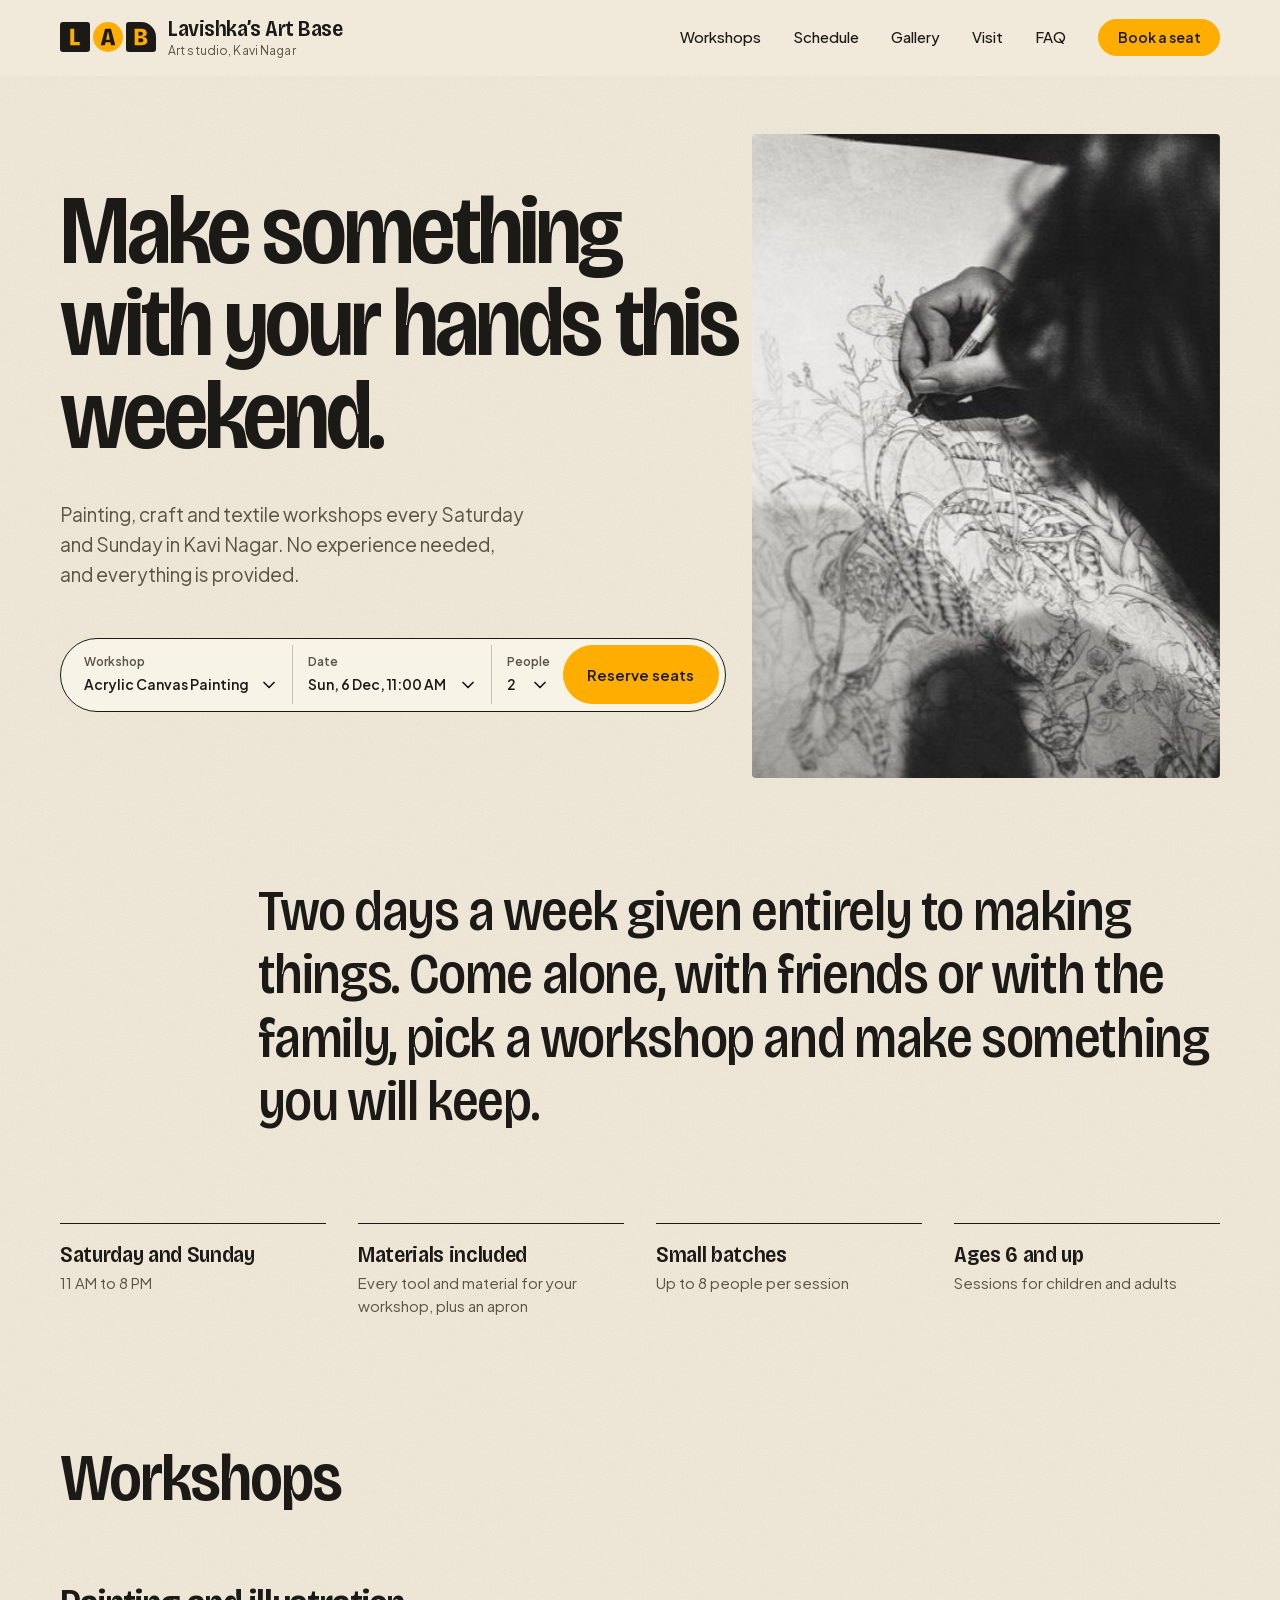
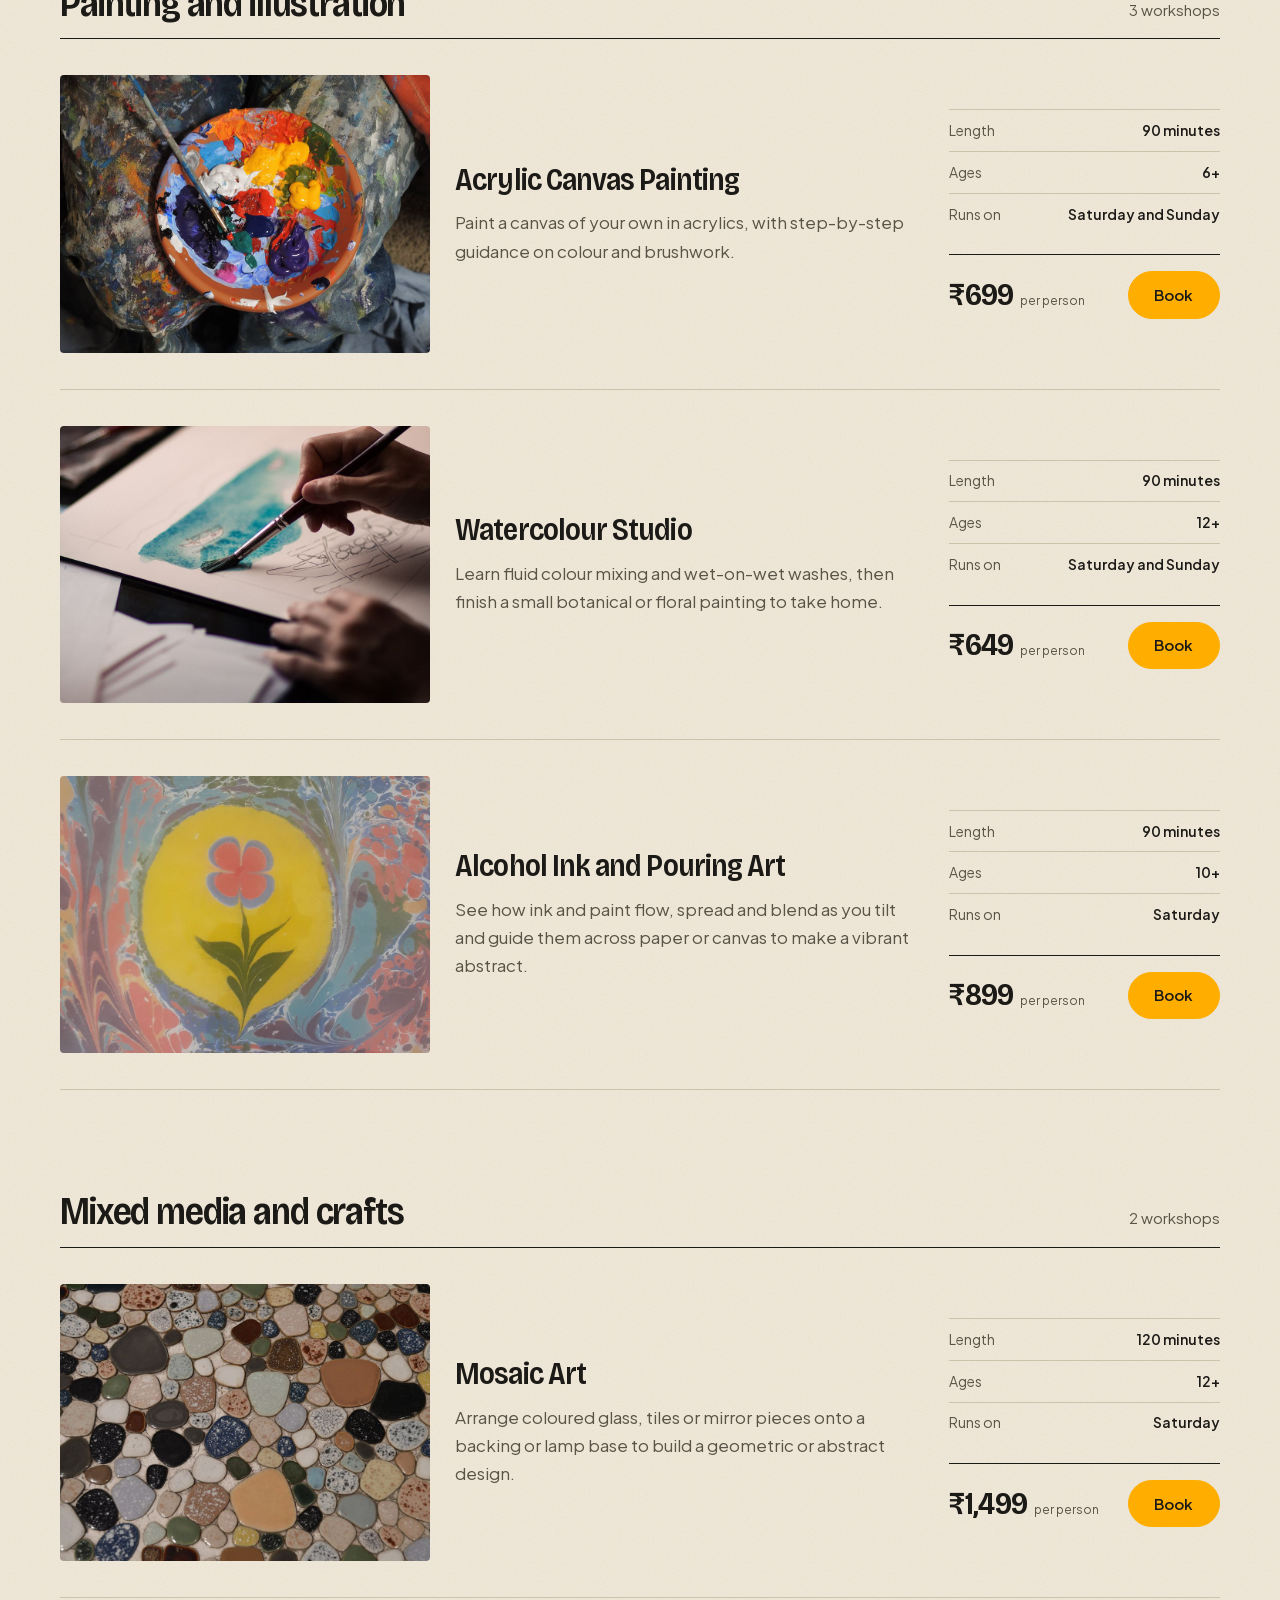
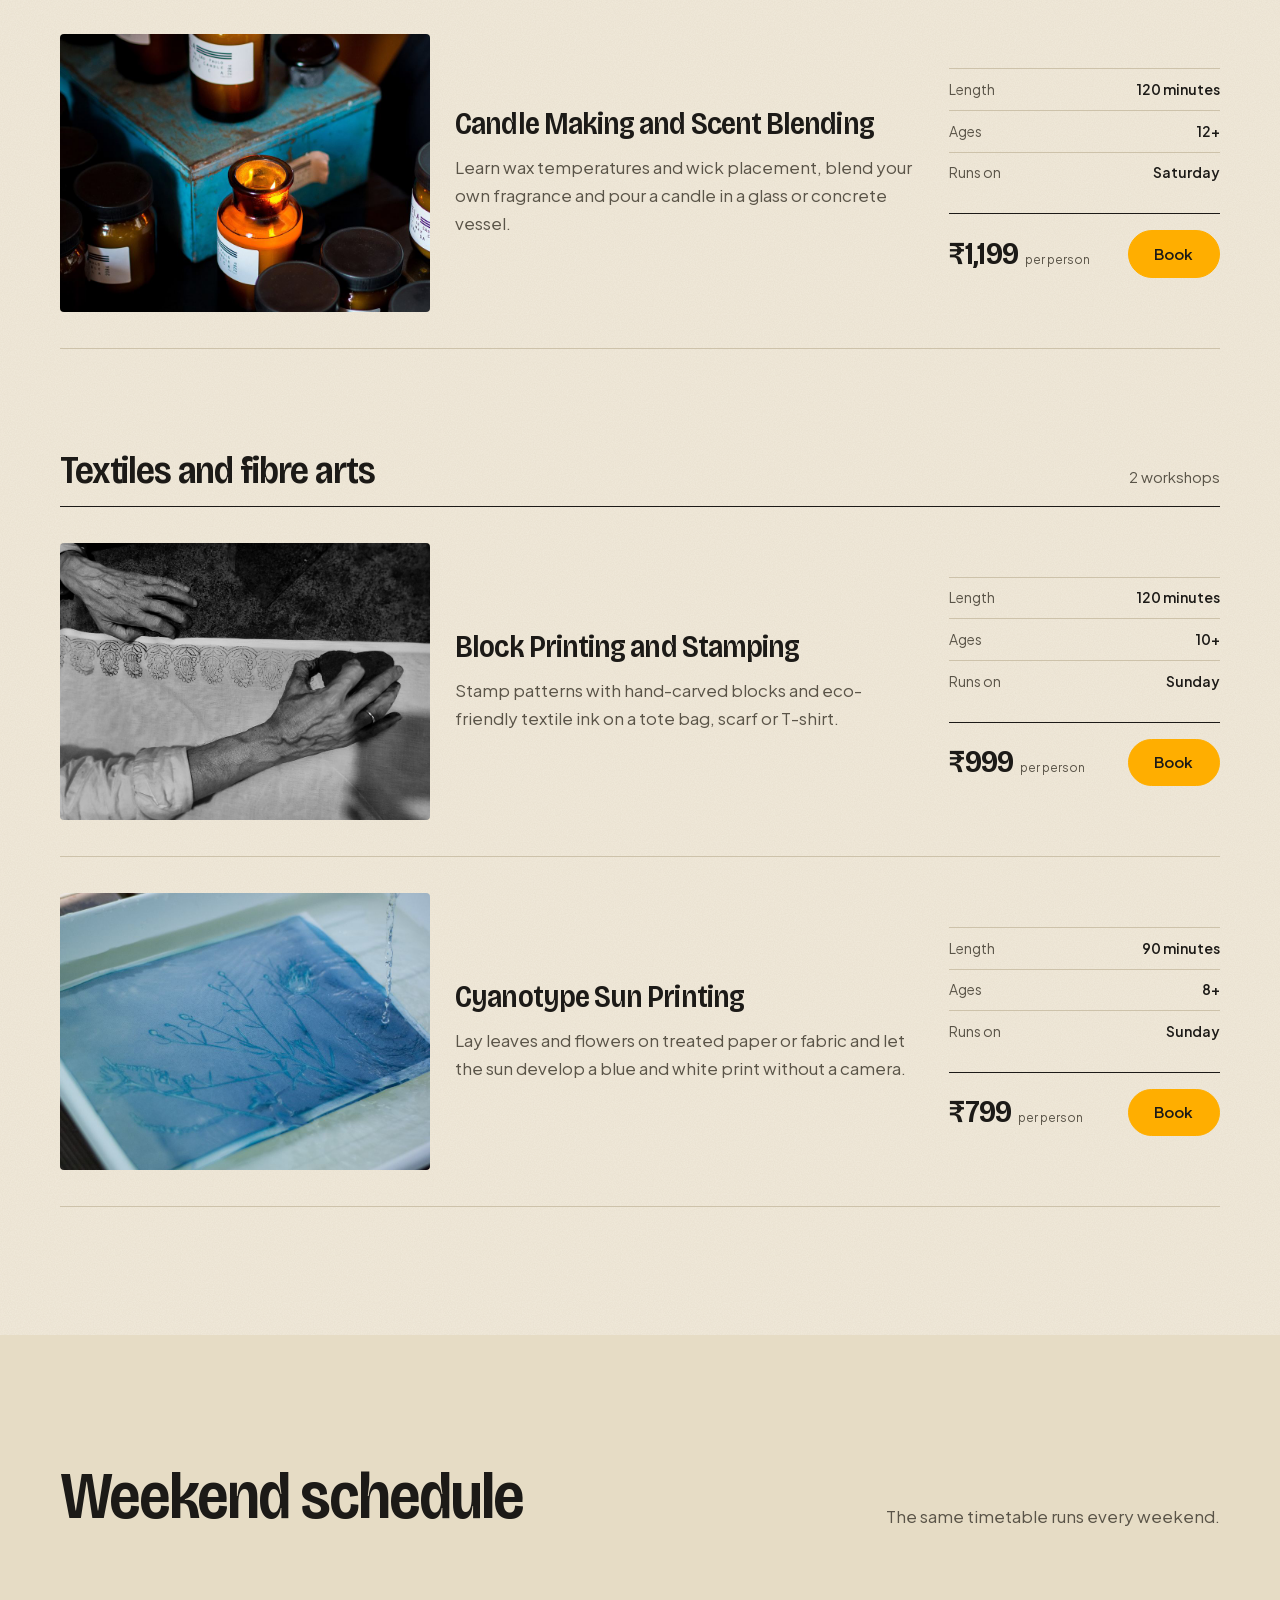
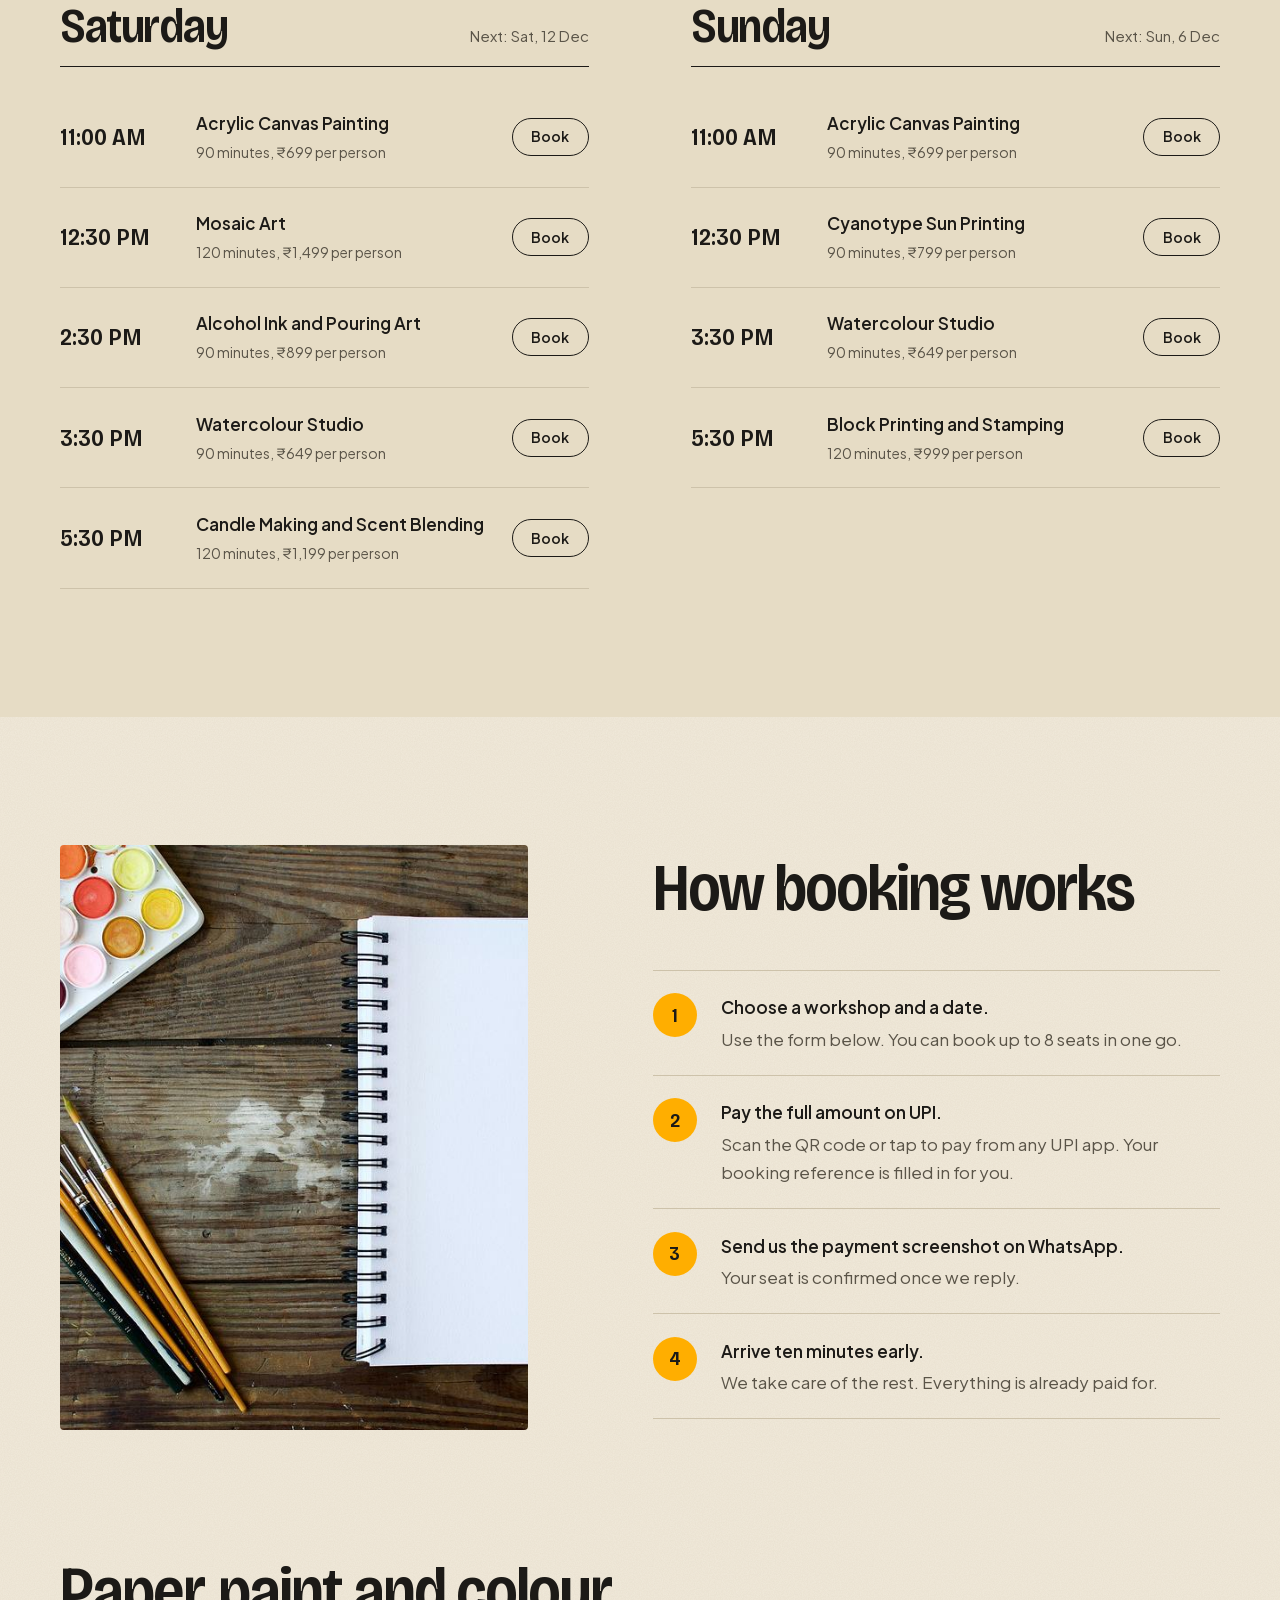
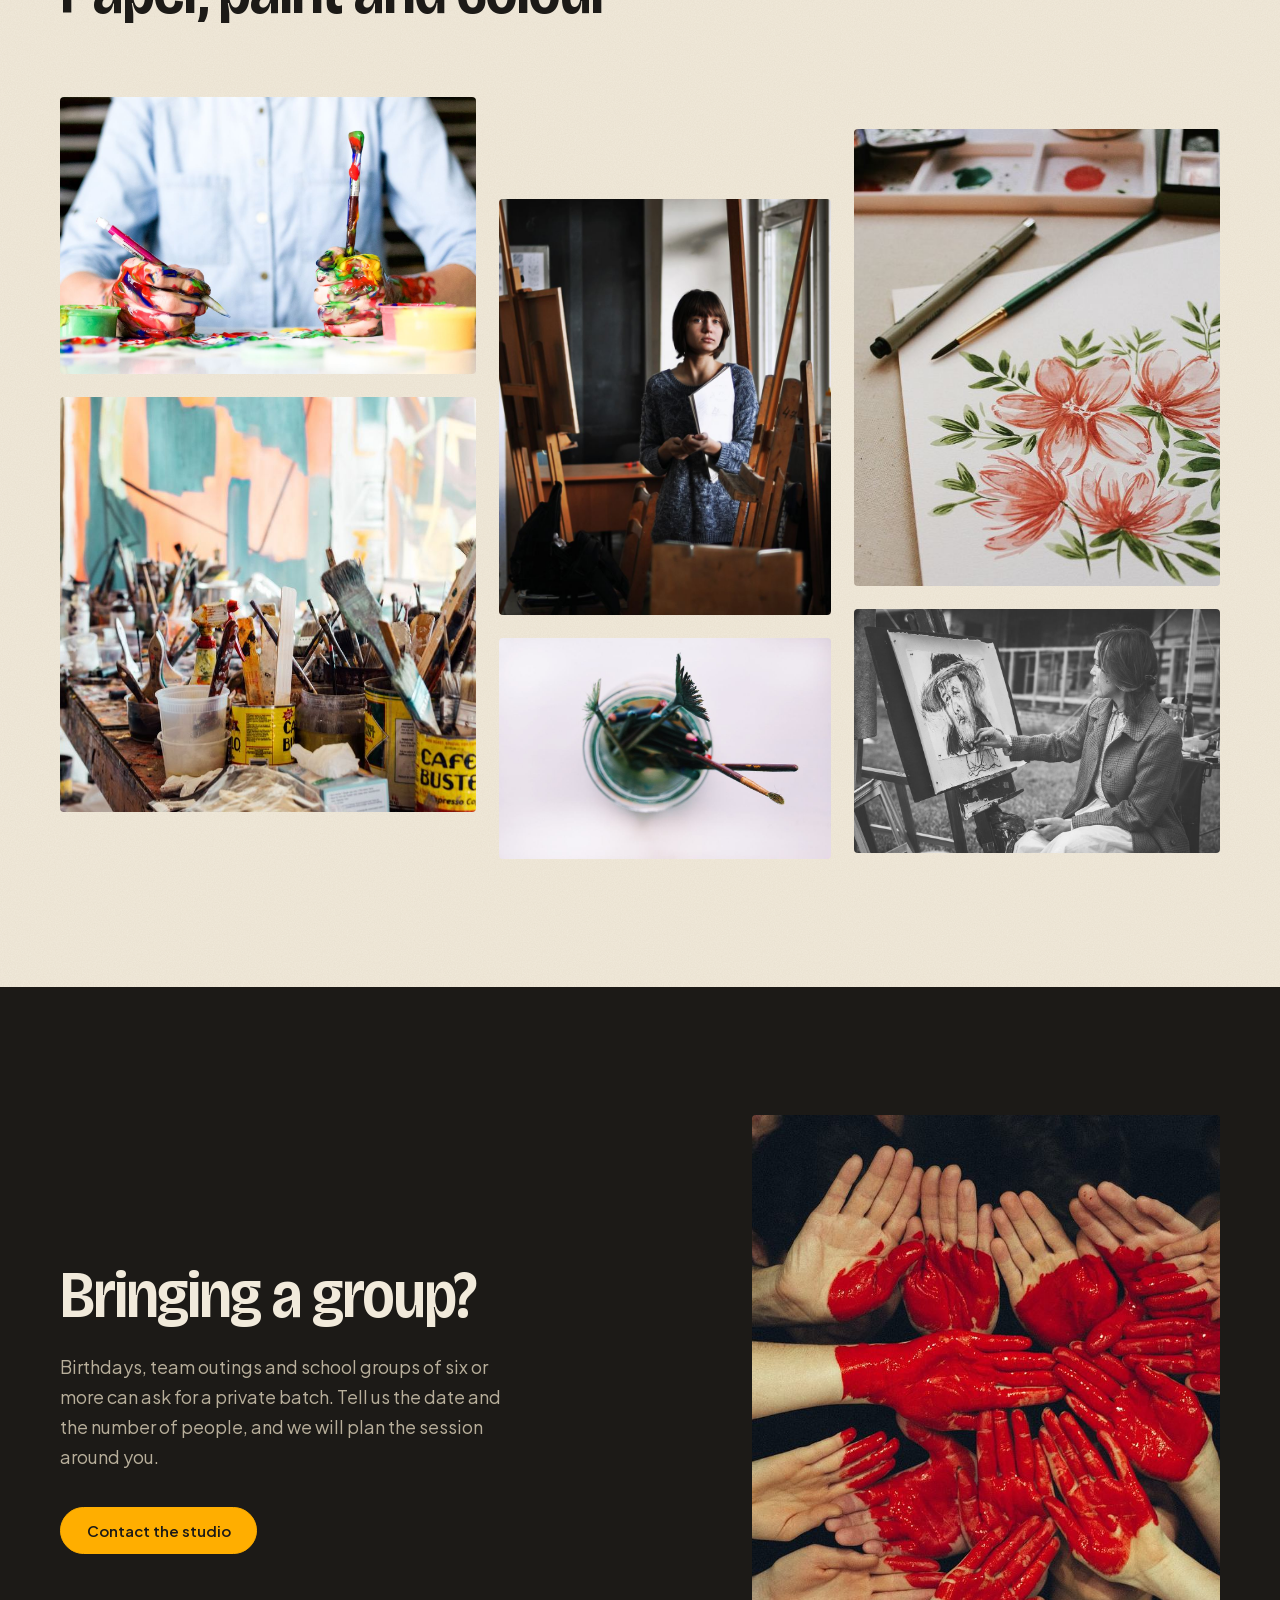
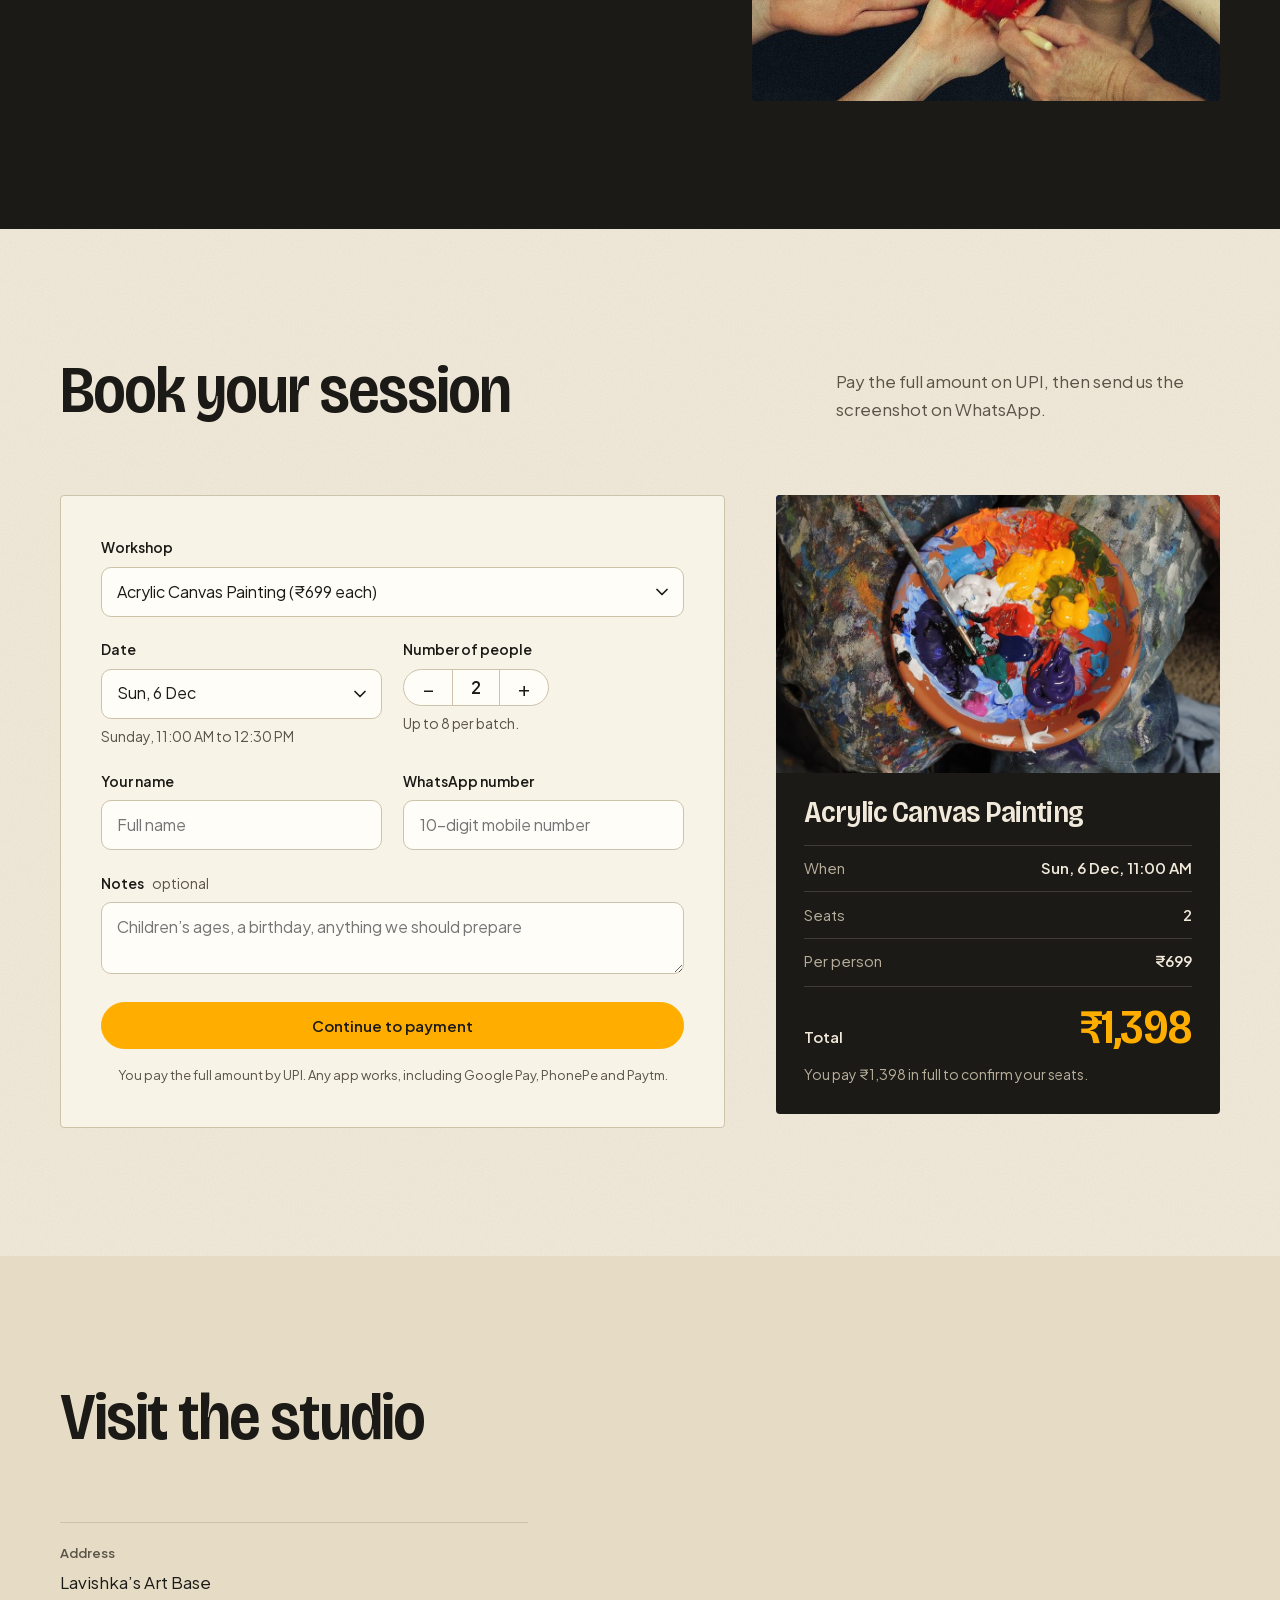
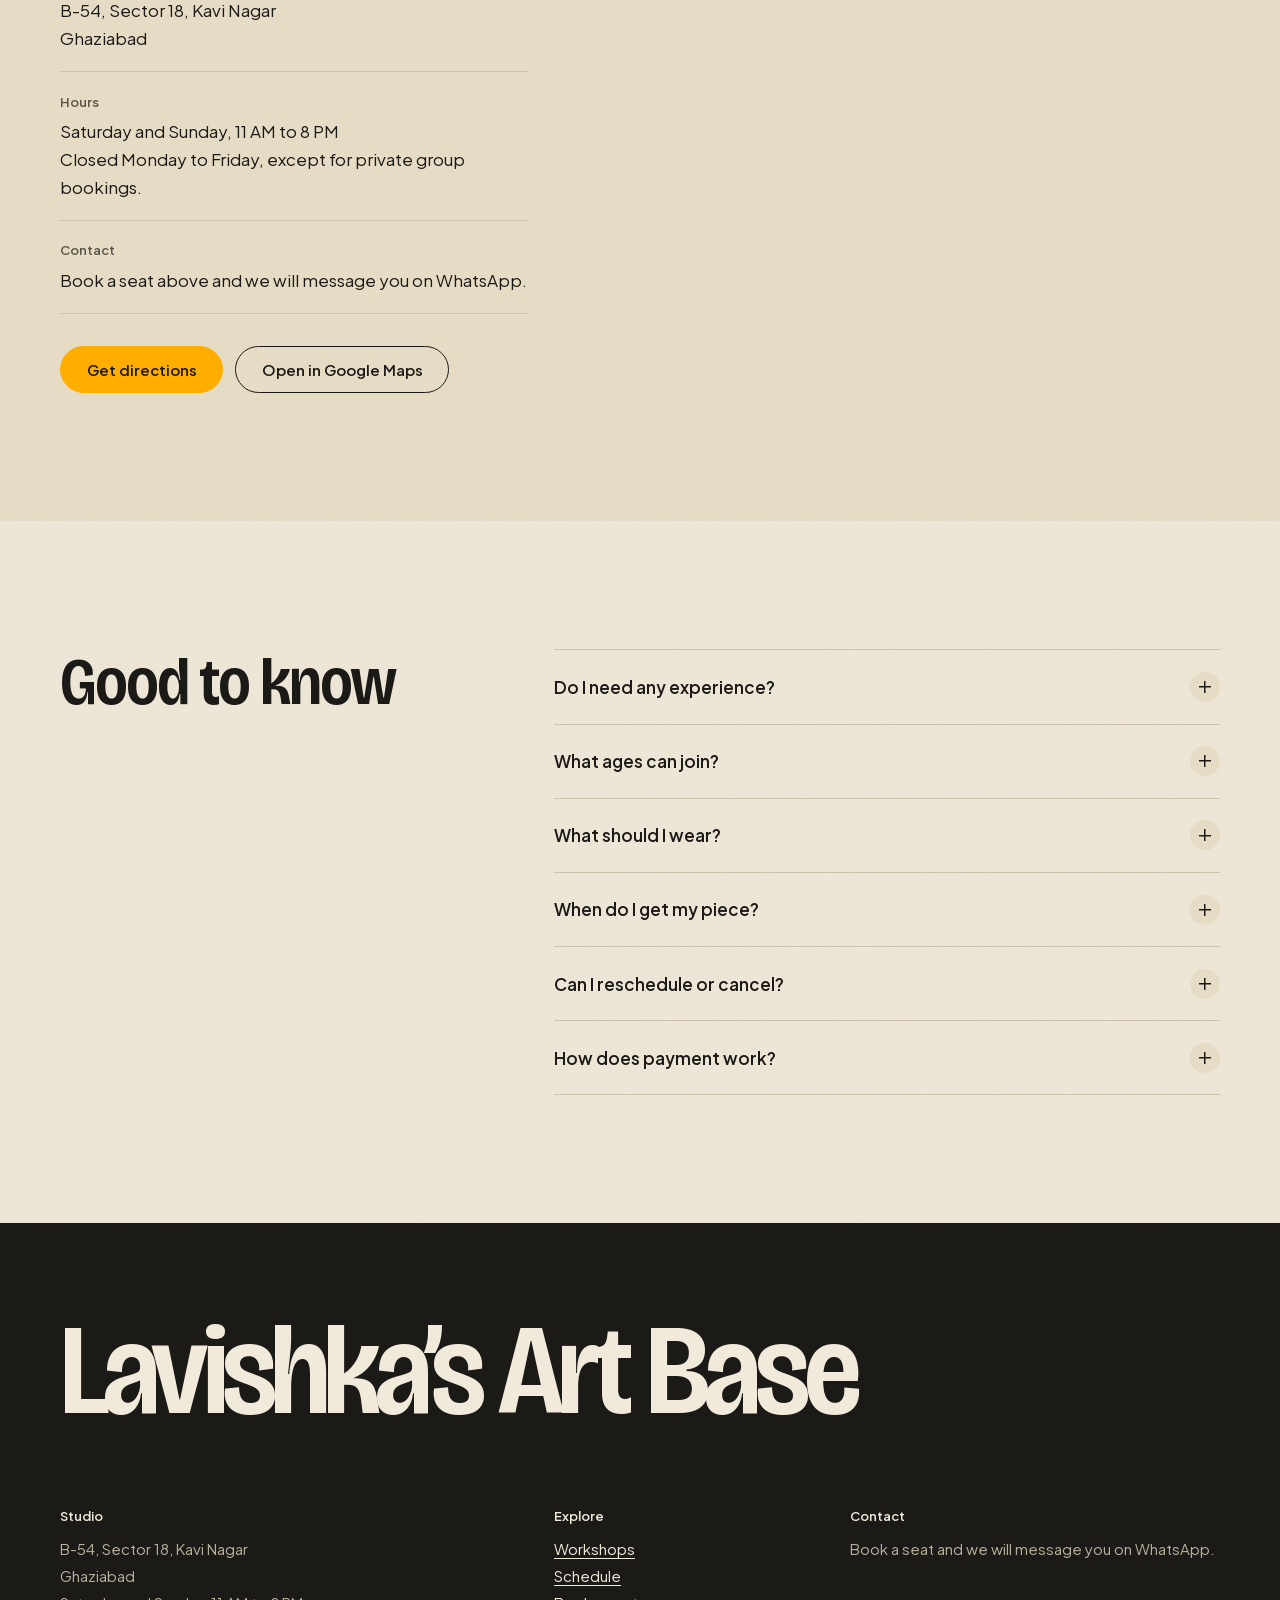
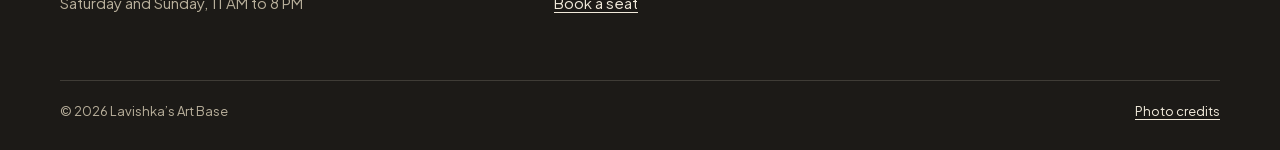
==== commit 4bc8f0ee: "Restore the sectioned layout The weekend timetable restructure was too far from what was wanted. Go " ====
--- a/index.html
+++ b/index.html
@@ -3,8 +3,8 @@
 <head>
 <meta charset="utf-8">
 <meta name="viewport" content="width=device-width, initial-scale=1">
-<title>Lavishka’s Art Base | Weekend art and craft workshops in Kavi Nagar, Ghaziabad</title>
-<meta name="description" content="This weekend’s timetable: painting, mosaic, candle making, block printing and more at B-54, Sector 18, Kavi Nagar, Ghaziabad. Small batches, all materials included. Pick a session and book online.">
+<title>Lavishka’s Art Base | Art and craft workshops in Kavi Nagar, Ghaziabad</title>
+<meta name="description" content="Weekend painting, mosaic, candle making, block printing and other art and craft workshops at B-54, Sector 18, Kavi Nagar, Ghaziabad. Small batches, all materials included. Book your seat online.">
 <meta name="theme-color" content="#F1EADB">
 <meta property="og:type" content="website">
 <meta property="og:title" content="Lavishka’s Art Base | Art and craft workshops in Kavi Nagar">
@@ -14,202 +14,281 @@
 <link rel="icon" href="assets/favicon.svg" type="image/svg+xml">
 <link rel="preload" href="assets/fonts/bricolage.woff2" as="font" type="font/woff2" crossorigin>
 <link rel="preload" href="assets/fonts/jakarta-latin.woff2" as="font" type="font/woff2" crossorigin>
+<script>document.documentElement.classList.add("js")</script>
 <link rel="stylesheet" href="css/style.css">
 </head>
 <body>
-<a class="skip" href="#board">Skip to the timetable</a>
-
-<div class="app">
-
-  <!-- ===================== LEFT RAIL ===================== -->
-  <aside class="rail" aria-label="The studio">
-    <a class="brand" href="./" aria-label="Lavishka’s Art Base, home">
+<a class="skip" href="#main">Skip to content</a>
+
+<header class="site-header" id="top">
+  <div class="wrap bar">
+    <a class="brand" href="#top" aria-label="Lavishka’s Art Base, back to top">
       <img src="assets/logo-mark.svg" width="96" height="30" alt="">
       <span class="brand__text"><b>Lavishka’s Art Base</b><small>Art studio, Kavi Nagar</small></span>
     </a>
-    <h1 class="sr">Lavishka’s Art Base: weekend art and craft workshops in Kavi Nagar, Ghaziabad</h1>
-
-    <div class="when">
-      <p class="when__label" id="rail-label">This weekend</p>
-      <p class="when__date" id="rail-date" aria-live="polite"></p>
-      <div class="when__arrows">
-        <button type="button" id="wk-prev" aria-label="Previous weekend">←</button>
-        <button type="button" id="wk-next" aria-label="Next weekend">→</button>
-      </div>
-    </div>
-
-    <p class="rail__lead">Painting, craft and textile workshops on Saturdays and Sundays. Choose a session to book your seats.</p>
-
-    <div class="legend" id="legend" role="group" aria-label="Filter sessions by type"></div>
-
-    <figure class="preview" aria-hidden="true">
-      <img id="preview-img" src="assets/img/hero-960.jpg" width="960" height="640" alt="">
-      <figcaption id="preview-cap"></figcaption>
+    <button class="nav-toggle" id="nav-toggle" type="button" aria-expanded="false" aria-controls="nav-links">
+      <span class="sr">Menu</span><i aria-hidden="true"></i>
+    </button>
+    <nav class="nav" id="nav-links" aria-label="Main">
+      <a href="#workshops">Workshops</a>
+      <a href="#schedule">Schedule</a>
+      <a href="#gallery">Gallery</a>
+      <a href="#visit">Visit</a>
+      <a href="#faq">FAQ</a>
+      <a class="btn btn--sm" href="#book">Book a seat</a>
+    </nav>
+  </div>
+</header>
+
+<main id="main">
+
+<!-- ===================== HERO ===================== -->
+<section class="hero" aria-labelledby="h-hero">
+  <div class="wrap hero__grid">
+    <div class="hero__copy">
+      <h1 id="h-hero">Make something with your hands this weekend.</h1>
+      <p class="hero__lead">Painting, craft and textile workshops every Saturday and Sunday in Kavi Nagar. No experience needed, and everything is provided.</p>
+      <form class="quick" id="quick" aria-label="Reserve seats">
+        <div class="qf"><label for="q-workshop">Workshop</label><select id="q-workshop"></select></div>
+        <div class="qf"><label for="q-date">Date</label><select id="q-date"></select></div>
+        <div class="qf qf--s"><label for="q-people">People</label><select id="q-people"></select></div>
+        <button class="btn" type="submit">Reserve seats</button>
+      </form>
+    </div>
+    <figure class="hero__media">
+      <div class="hero__photo">
+        <picture>
+          <source media="(max-width: 700px)" srcset="assets/img/hero-960.jpg">
+          <img src="assets/img/hero-1920.jpg" width="1920" height="1280" fetchpriority="high" data-parallax
+               alt="An artist’s hands drawing a detailed botanical illustration on a large sheet of paper, in black and white">
+        </picture>
+      </div>
     </figure>
-
-    <dl class="rail__info">
-      <div><dt>Where</dt><dd>B-54, Sector 18, Kavi Nagar, Ghaziabad</dd></div>
-      <div><dt>When</dt><dd>Saturday and Sunday, 11 AM to 8 PM</dd></div>
-    </dl>
-    <nav class="rail__nav" aria-label="More about the studio">
-      <a href="#how">How booking works</a>
-      <a href="#groups">Groups</a>
-      <a href="#faq">Questions</a>
-      <a href="#visit">Find us</a>
-    </nav>
-  </aside>
-
-  <!-- ===================== STAGE ===================== -->
-  <main class="stage" id="main">
-
-    <section class="board" id="board" aria-label="Weekend timetable">
-      <p class="board__note">Tap a session to book. Every tool and material is included, and you pay in full on UPI to confirm.</p>
-      <div class="board__grid" id="board-grid"></div>
-    </section>
-
-    <section class="strip" aria-label="Photographs">
-      <img src="assets/img/g-hands.jpg" width="1400" height="933" loading="lazy" alt="Paint-covered hands holding a pencil and a brush over a table of bright paints">
-      <img src="assets/img/mosaic.jpg" width="960" height="720" loading="lazy" alt="Rounded mosaic tiles in cream, black, blue and orange laid close together">
-      <img src="assets/img/g-easels.jpg" width="800" height="1080" loading="lazy" alt="A student standing among wooden easels in a bright art room">
-      <img src="assets/img/candle.jpg" width="960" height="720" loading="lazy" alt="Amber glass jars with a lit candle on a blue shelf">
-      <img src="assets/img/g-flowers.jpg" width="1100" height="733" loading="lazy" alt="A watercolour painting of red flowers beside a paint tray and brush">
-      <img src="assets/img/cyanotype.jpg" width="960" height="720" loading="lazy" alt="A blue cyanotype print of plant stems rinsing in a white tray">
-      <img src="assets/img/g-studio.jpg" width="1100" height="733" loading="lazy" alt="A busy art table crowded with brushes, tins and tubes of paint">
-      <img src="assets/img/block.jpg" width="960" height="720" loading="lazy" alt="Hands pressing a carved block onto cloth, in black and white">
-      <img src="assets/img/pour.jpg" width="960" height="720" loading="lazy" alt="Swirling marbled colour in red, blue and yellow around a small flower">
-      <img src="assets/img/g-sketch.jpg" width="1100" height="733" loading="lazy" alt="A woman sketching a portrait on an easel outdoors, in black and white">
+  </div>
+</section>
+
+<!-- ===================== STATEMENT ===================== -->
+<section class="section section--flush-top" aria-labelledby="h-intro">
+  <div class="wrap">
+    <div class="statement__grid">
+      <h2 class="statement__text reveal" id="h-intro">Two days a week given entirely to making things. Come alone, with friends or with the family, pick a workshop and make something you will keep.</h2>
+    </div>
+    <ul class="facts reveal">
+      <li><b>Saturday and Sunday</b><span>11 AM to 8 PM</span></li>
+      <li><b>Materials included</b><span>Every tool and material for your workshop, plus an apron</span></li>
+      <li><b>Small batches</b><span>Up to <span data-seats>8</span> people per session</span></li>
+      <li><b>Ages 6 and up</b><span>Sessions for children and adults</span></li>
+    </ul>
+  </div>
+</section>
+
+<!-- ===================== WORKSHOPS ===================== -->
+<section class="section section--flush-top" id="workshops" aria-labelledby="h-workshops">
+  <div class="wrap">
+    <div class="sec-head">
+      <h2 id="h-workshops">Workshops</h2>
+    </div>
+    <div class="wks" id="workshop-grid"></div>
+  </div>
+</section>
+
+<!-- ===================== SCHEDULE ===================== -->
+<section class="section section--tint" id="schedule" aria-labelledby="h-schedule">
+  <div class="wrap">
+    <div class="sec-head">
+      <h2 id="h-schedule">Weekend schedule</h2>
+      <p class="sec-head__note">The same timetable runs every weekend.</p>
+    </div>
+    <div class="days" id="days"></div>
+  </div>
+</section>
+
+<!-- ===================== HOW IT WORKS ===================== -->
+<section class="section" id="how" aria-labelledby="h-how">
+  <div class="wrap how">
+    <figure class="how__photo reveal">
+      <img src="assets/img/how.jpg" width="1100" height="657" loading="lazy" alt="A watercolour paint set, a sketchbook and brushes on a wooden table">
+    </figure>
+    <div class="how__body">
+      <h2 id="h-how">How booking works</h2>
+      <ol class="steps">
+        <li><div><b>Choose a workshop and a date.</b><p>Use the form below. You can book up to <span data-seats>8</span> seats in one go.</p></div></li>
+        <li><div><b>Pay the full amount on UPI.</b><p>Scan the QR code or tap to pay from any UPI app. Your booking reference is filled in for you.</p></div></li>
+        <li><div><b>Send us the payment screenshot on WhatsApp.</b><p>Your seat is confirmed once we reply.</p></div></li>
+        <li><div><b>Arrive ten minutes early.</b><p>We take care of the rest. Everything is already paid for.</p></div></li>
+      </ol>
+    </div>
+  </div>
+</section>
+
+<!-- ===================== GALLERY ===================== -->
+<section class="section section--flush-top" id="gallery" aria-labelledby="h-gallery">
+  <div class="wrap">
+    <div class="sec-head">
+      <h2 id="h-gallery">Paper, paint and colour</h2>
+    </div>
+    <div class="mos">
+      <div class="mos__col">
+        <figure class="a32 reveal"><img src="assets/img/g-hands.jpg" width="1400" height="933" loading="lazy" alt="Paint-covered hands holding a pencil and a brush over a table of bright paints"></figure>
+        <figure class="a11 reveal"><img src="assets/img/g-studio.jpg" width="1100" height="733" loading="lazy" alt="A busy art table crowded with brushes, tins and tubes of paint"></figure>
+      </div>
+      <div class="mos__col">
+        <figure class="a45 reveal"><img src="assets/img/g-easels.jpg" width="800" height="1080" loading="lazy" alt="A student standing among wooden easels in a bright art room"></figure>
+        <figure class="a32 reveal"><img src="assets/img/g-brushes.jpg" width="1100" height="733" loading="lazy" alt="A glass jar of paintbrushes seen from above"></figure>
+      </div>
+      <div class="mos__col">
+        <figure class="a45 reveal"><img src="assets/img/g-flowers.jpg" width="1100" height="733" loading="lazy" alt="A watercolour painting of red flowers beside a paint tray and brush"></figure>
+        <figure class="a32 reveal"><img src="assets/img/g-sketch.jpg" width="1100" height="733" loading="lazy" alt="A woman sketching a portrait on an easel outdoors, in black and white"></figure>
+      </div>
+    </div>
+  </div>
+</section>
+
+<!-- ===================== GROUPS ===================== -->
+<section class="section section--dark" id="groups" aria-labelledby="h-groups">
+  <div class="wrap groups">
+    <div class="groups__body">
+      <h2 id="h-groups">Bringing a group?</h2>
+      <p>Birthdays, team outings and school groups of six or more can ask for a private batch. Tell us the date and the number of people, and we will plan the session around you.</p>
+      <p class="groups__actions"><a class="btn" id="group-cta" href="#visit">Contact the studio</a></p>
+    </div>
+    <figure class="groups__photo reveal">
       <img src="assets/img/groups.jpg" width="1300" height="867" loading="lazy" alt="A circle of hands, several painted red, reaching towards the centre">
-      <img src="assets/img/g-brushes.jpg" width="1100" height="733" loading="lazy" alt="A glass jar of paintbrushes seen from above">
-      <img src="assets/img/how.jpg" width="1100" height="657" loading="lazy" alt="A watercolour paint set, a sketchbook and brushes on a wooden table">
-    </section>
-
-    <div class="ledger">
-
-      <section class="row" id="how" aria-labelledby="h-how">
-        <h2 class="row__label" id="h-how">How booking works</h2>
-        <div class="row__body">
-          <ol class="steps">
-            <li><div><b>Pick a session on the timetable.</b><p>You can book up to <span data-seats>8</span> seats in one go.</p></div></li>
-            <li><div><b>Pay the full amount on UPI.</b><p>Scan the QR code or tap to pay from any UPI app. Your booking reference is filled in for you.</p></div></li>
-            <li><div><b>Send us the payment screenshot on WhatsApp.</b><p>Your seat is confirmed once we reply.</p></div></li>
-            <li><div><b>Arrive ten minutes early.</b><p>We take care of the rest. Everything is already paid for.</p></div></li>
-          </ol>
+    </figure>
+  </div>
+</section>
+
+<!-- ===================== BOOKING ===================== -->
+<section class="section" id="book" aria-labelledby="h-book">
+  <div class="wrap">
+    <div class="sec-head">
+      <h2 id="h-book">Book your session</h2>
+      <p class="sec-head__note">Pay the full amount on UPI, then send us the screenshot on WhatsApp.</p>
+    </div>
+
+    <div class="book">
+      <div class="panel" id="book-panel">
+        <form class="form" id="book-form" novalidate>
+          <div class="form-grid">
+            <div class="field field--full">
+              <label for="f-workshop">Workshop</label>
+              <select id="f-workshop" name="workshop"></select>
+            </div>
+            <div class="field">
+              <label for="f-date">Date</label>
+              <select id="f-date" name="date"></select>
+              <p class="hint" id="f-time"></p>
+            </div>
+            <div class="field">
+              <span class="label" id="people-label">Number of people</span>
+              <div class="stepper" role="group" aria-labelledby="people-label">
+                <button type="button" id="p-minus" aria-label="One person less">−</button>
+                <output id="f-people" aria-live="polite">2</output>
+                <button type="button" id="p-plus" aria-label="One person more">+</button>
+              </div>
+              <p class="hint">Up to <span data-seats>8</span> per batch.</p>
+            </div>
+            <div class="field" id="fld-name">
+              <label for="f-name">Your name</label>
+              <input id="f-name" name="name" autocomplete="name" placeholder="Full name" required>
+              <p class="err" id="err-name" role="alert"></p>
+            </div>
+            <div class="field" id="fld-phone">
+              <label for="f-phone">WhatsApp number</label>
+              <input id="f-phone" name="phone" type="tel" inputmode="numeric" autocomplete="tel-national" maxlength="10" placeholder="10-digit mobile number" required>
+              <p class="err" id="err-phone" role="alert"></p>
+            </div>
+            <div class="field field--full">
+              <label for="f-notes">Notes <span class="opt-tag">optional</span></label>
+              <textarea id="f-notes" name="notes" rows="2" placeholder="Children’s ages, a birthday, anything we should prepare"></textarea>
+            </div>
+          </div>
+          <button class="btn btn--wide" type="submit">Continue to payment</button>
+          <p class="methods">You pay the full amount by UPI. Any app works, including Google Pay, PhonePe and Paytm.</p>
+        </form>
+
+        <div class="pay" id="pay" hidden></div>
+      </div>
+
+      <aside class="ticket" aria-label="Your booking summary">
+        <img class="ticket__photo" id="t-art" src="assets/img/canvas.jpg" width="960" height="720" alt="">
+        <div class="ticket__body">
+          <h3 id="t-title">Your booking</h3>
+          <dl>
+            <div><dt>When</dt><dd id="t-when">Pick a day</dd></div>
+            <div><dt>Seats</dt><dd id="t-seats">2</dd></div>
+            <div><dt>Per person</dt><dd id="t-each">₹0</dd></div>
+          </dl>
+          <div class="ticket__total"><span>Total</span><strong id="t-total">₹0</strong></div>
+          <p class="hint" id="t-now"></p>
         </div>
-      </section>
-
-      <section class="row" id="groups" aria-labelledby="h-groups">
-        <h2 class="row__label" id="h-groups">Bringing a group?</h2>
-        <div class="row__body">
-          <p class="lede">Birthdays, team outings and school groups of six or more can ask for a private batch. Tell us the date and the number of people, and we will plan the session around you.</p>
-          <p class="row__action"><a class="btn" id="group-cta" href="#visit">Contact the studio</a></p>
+      </aside>
+    </div>
+  </div>
+</section>
+
+<!-- ===================== VISIT ===================== -->
+<section class="section section--tint" id="visit" aria-labelledby="h-visit">
+  <div class="wrap">
+    <div class="sec-head"><h2 id="h-visit">Visit the studio</h2></div>
+    <div class="visit">
+      <div class="visit__info">
+        <dl class="info">
+          <div><dt>Address</dt><dd>Lavishka’s Art Base<br>B-54, Sector 18, Kavi Nagar<br>Ghaziabad</dd></div>
+          <div><dt>Hours</dt><dd>Saturday and Sunday, 11 AM to 8 PM<br>Closed Monday to Friday, except for private group bookings.</dd></div>
+          <div><dt>Contact</dt><dd id="footer-contact">Book a seat above and we will message you on WhatsApp.</dd></div>
+        </dl>
+        <div class="actions" id="find-actions">
+          <a class="btn" href="https://www.google.com/maps/dir/?api=1&amp;destination=28.668813,77.447043" target="_blank" rel="noopener">Get directions</a>
+          <a class="btn btn--ghost" href="https://www.google.com/maps/search/?api=1&amp;query=28.668813,77.447043" target="_blank" rel="noopener">Open in Google Maps</a>
         </div>
-      </section>
-
-      <section class="row" id="faq" aria-labelledby="h-faq">
-        <h2 class="row__label" id="h-faq">Good to know</h2>
-        <div class="row__body faq">
-          <details><summary>Do I need any experience?</summary><p>None at all. We show you each step, and children and adults start from the same place.</p></details>
-          <details><summary>What ages can join?</summary><p>Each workshop lists its minimum age, from 6 up to 12. A grown-up stays with children under 10.</p></details>
-          <details><summary>What should I wear?</summary><p>Clothes you don’t mind getting marked. We provide an apron, but paint, ink and wax travel.</p></details>
-          <details><summary>When do I get my piece?</summary><p>Most pieces go home with you at the end of the session. If something needs time to set, such as a mosaic or a candle, we will tell you how long during the session.</p></details>
-          <details><summary>Can I reschedule or cancel?</summary><p>You can move your booking once if you tell us 24 hours before. Inside 24 hours, the payment is not refundable.</p></details>
-          <details><summary>How does payment work?</summary><p>You pay the full amount up front on UPI, then send us the screenshot on WhatsApp. Your seat is confirmed once we reply, and there is nothing more to pay at the studio.</p></details>
-        </div>
-      </section>
-
-      <section class="row" id="visit" aria-labelledby="h-visit">
-        <h2 class="row__label" id="h-visit">Find us</h2>
-        <div class="row__body">
-          <dl class="info">
-            <div><dt>Address</dt><dd>Lavishka’s Art Base<br>B-54, Sector 18, Kavi Nagar<br>Ghaziabad</dd></div>
-            <div><dt>Hours</dt><dd>Saturday and Sunday, 11 AM to 8 PM<br>Closed Monday to Friday, except for private group bookings.</dd></div>
-            <div><dt>Contact</dt><dd id="footer-contact">Book a seat and we will message you on WhatsApp.</dd></div>
-          </dl>
-          <div class="actions" id="find-actions">
-            <a class="btn" href="https://www.google.com/maps/dir/?api=1&amp;destination=28.668813,77.447043" target="_blank" rel="noopener">Get directions</a>
-            <a class="btn btn--ghost" href="https://www.google.com/maps/search/?api=1&amp;query=28.668813,77.447043" target="_blank" rel="noopener">Open in Google Maps</a>
-          </div>
-          <div class="map">
-            <iframe title="Map showing Lavishka's Art Base at B-54, Sector 18, Kavi Nagar, Ghaziabad" loading="lazy" referrerpolicy="no-referrer-when-downgrade"
-              src="https://maps.google.com/maps?q=28.668813,77.447043&amp;z=17&amp;hl=en&amp;output=embed"></iframe>
-          </div>
-        </div>
-      </section>
-
-    </div>
-
-    <footer class="foot">
-      <span>© 2026 Lavishka’s Art Base, B-54, Sector 18, Kavi Nagar, Ghaziabad</span>
-      <a href="credits.html">Photo credits</a>
-    </footer>
-  </main>
-</div>
-
-<!-- ===================== BOOKING SHEET ===================== -->
-<dialog class="sheet" id="sheet" aria-labelledby="t-title">
-  <div class="sheet__bar">
-    <span>Book your seats</span>
-    <button class="sheet__close" id="sheet-close" type="button" aria-label="Close"><span aria-hidden="true">×</span></button>
-  </div>
-  <div class="sheet__scroll" id="sheet-scroll">
-    <img class="sheet__photo" id="t-art" src="assets/img/canvas.jpg" width="960" height="720" alt="">
-    <div class="sheet__body">
-      <h2 id="t-title">Your booking</h2>
-      <p class="sheet__blurb" id="t-blurb"></p>
-      <p class="sheet__facts" id="t-facts"></p>
-
-      <form class="form" id="book-form" novalidate>
-        <div class="form-grid">
-          <div class="field field--full">
-            <label for="f-workshop">Workshop</label>
-            <select id="f-workshop" name="workshop"></select>
-          </div>
-          <div class="field">
-            <label for="f-date">Date</label>
-            <select id="f-date" name="date"></select>
-            <p class="hint" id="f-time"></p>
-          </div>
-          <div class="field">
-            <span class="label" id="people-label">Number of people</span>
-            <div class="stepper" role="group" aria-labelledby="people-label">
-              <button type="button" id="p-minus" aria-label="One person less">−</button>
-              <output id="f-people" aria-live="polite">2</output>
-              <button type="button" id="p-plus" aria-label="One person more">+</button>
-            </div>
-            <p class="hint">Up to <span data-seats>8</span> per batch.</p>
-          </div>
-          <div class="field" id="fld-name">
-            <label for="f-name">Your name</label>
-            <input id="f-name" name="name" autocomplete="name" placeholder="Full name" required>
-            <p class="err" id="err-name" role="alert"></p>
-          </div>
-          <div class="field" id="fld-phone">
-            <label for="f-phone">WhatsApp number</label>
-            <input id="f-phone" name="phone" type="tel" inputmode="numeric" autocomplete="tel-national" maxlength="10" placeholder="10-digit mobile number" required>
-            <p class="err" id="err-phone" role="alert"></p>
-          </div>
-          <div class="field field--full">
-            <label for="f-notes">Notes <span class="opt-tag">optional</span></label>
-            <textarea id="f-notes" name="notes" rows="2" placeholder="Children’s ages, a birthday, anything we should prepare"></textarea>
-          </div>
-        </div>
-
-        <dl class="sum">
-          <div><dt>When</dt><dd id="t-when">Pick a day</dd></div>
-          <div><dt>Seats</dt><dd id="t-seats">2</dd></div>
-          <div><dt>Per person</dt><dd id="t-each">₹0</dd></div>
-          <div class="sum__total"><dt>Total</dt><dd id="t-total">₹0</dd></div>
-        </dl>
-        <p class="hint" id="t-now"></p>
-
-        <button class="btn btn--wide" type="submit">Continue to payment</button>
-        <p class="methods">Any UPI app works, including Google Pay, PhonePe and Paytm.</p>
-      </form>
-
-      <div class="pay" id="pay" hidden></div>
-    </div>
-  </div>
-</dialog>
+      </div>
+      <div class="map">
+        <iframe title="Map showing Lavishka's Art Base at B-54, Sector 18, Kavi Nagar, Ghaziabad" loading="lazy" referrerpolicy="no-referrer-when-downgrade"
+          src="https://maps.google.com/maps?q=28.668813,77.447043&amp;z=17&amp;hl=en&amp;output=embed"></iframe>
+      </div>
+    </div>
+  </div>
+</section>
+
+<!-- ===================== FAQ ===================== -->
+<section class="section" id="faq" aria-labelledby="h-faq">
+  <div class="wrap faq-wrap">
+    <h2 id="h-faq">Good to know</h2>
+    <div class="faq">
+      <details><summary>Do I need any experience?</summary><p>None at all. We show you each step, and children and adults start from the same place.</p></details>
+      <details><summary>What ages can join?</summary><p>Each workshop lists its minimum age, from 6 up to 12. A grown-up stays with children under 10.</p></details>
+      <details><summary>What should I wear?</summary><p>Clothes you don’t mind getting marked. We provide an apron, but paint, ink and wax travel.</p></details>
+      <details><summary>When do I get my piece?</summary><p>Most pieces go home with you at the end of the session. If something needs time to set, such as a mosaic or a candle, we will tell you how long during the session.</p></details>
+      <details><summary>Can I reschedule or cancel?</summary><p>You can move your booking once if you tell us 24 hours before. Inside 24 hours, the payment is not refundable.</p></details>
+      <details><summary>How does payment work?</summary><p>You pay the full amount up front on UPI, then send us the screenshot on WhatsApp. Your seat is confirmed once we reply, and there is nothing more to pay at the studio.</p></details>
+    </div>
+  </div>
+</section>
+
+</main>
+
+<!-- ===================== FOOTER ===================== -->
+<footer class="footer">
+  <div class="wrap">
+    <span class="footer__mark" aria-hidden="true">Lavishka’s Art Base</span>
+    <div class="footer__grid">
+      <div>
+        <h3>Studio</h3>
+        <p>B-54, Sector 18, Kavi Nagar<br>Ghaziabad<br>Saturday and Sunday, 11 AM to 8 PM</p>
+      </div>
+      <div>
+        <h3>Explore</h3>
+        <p><a href="#workshops">Workshops</a><br><a href="#schedule">Schedule</a><br><a href="#book">Book a seat</a></p>
+      </div>
+      <div>
+        <h3>Contact</h3>
+        <p id="footer-links">Book a seat and we will message you on WhatsApp.</p>
+      </div>
+    </div>
+    <div class="footer__fine"><span>© 2026 Lavishka’s Art Base</span><a href="credits.html">Photo credits</a></div>
+  </div>
+</footer>
 
 <div class="toast" id="toast" role="status" aria-live="polite"></div>
 
--- a/css/style.css
+++ b/css/style.css
@@ -1,6 +1,6 @@
 /* ==========================================================================
    Lavishka’s Art Base
-   A printed weekend timetable: paper, charcoal ink and three paint colours.
+   Warm tactile minimalism: paper, charcoal and one sharp amber.
    Type: Bricolage Grotesque (display, prices) and Plus Jakarta Sans (text, interface).
    ========================================================================== */
 
@@ -21,21 +21,19 @@
   --rule:#CDC2AA;
   --amber:#FFAE00;
   --amber-tint:#FFF1C6;
-  --c-paint:#FFAE00;
-  --c-mixed:#F58A6E;
-  --c-textile:#A9CBA2;
   --on-dark:#B8AF9B;
   --error:#A8231B;
   --display:"Bricolage Grotesque","Plus Jakarta Sans",system-ui,sans-serif;
   --sans:"Plus Jakarta Sans",system-ui,-apple-system,"Segoe UI",Roboto,sans-serif;
-  --r:2px;
-  --pad:clamp(1.25rem,3vw,2.5rem);
+  --r:4px;
+  --r-ctl:10px;
+  --header-h:76px;
+  --gutter:clamp(1.25rem,4vw,2.5rem);
   --ease:cubic-bezier(.2,.7,.2,1);
 }
 *,*::before,*::after{box-sizing:border-box}
-html{scroll-behavior:smooth;-webkit-text-size-adjust:100%}
-html.is-locked{overflow:hidden}
-body{margin:0;color:var(--ink);font:400 1rem/1.6 var(--sans);-webkit-font-smoothing:antialiased;text-rendering:optimizeLegibility;font-synthesis:none;
+html{scroll-behavior:smooth;scroll-padding-top:calc(var(--header-h) + 12px);-webkit-text-size-adjust:100%}
+body{margin:0;color:var(--ink);font:400 1.0625rem/1.65 var(--sans);-webkit-font-smoothing:antialiased;text-rendering:optimizeLegibility;font-synthesis:none;
   background-color:var(--paper);
   background-image:url("data:image/svg+xml,%3Csvg xmlns='http://www.w3.org/2000/svg' width='220' height='220'%3E%3Cfilter id='n'%3E%3CfeTurbulence type='fractalNoise' baseFrequency='.85' numOctaves='2' stitchTiles='stitch'/%3E%3CfeColorMatrix values='0 0 0 0 .36 0 0 0 0 .28 0 0 0 0 .16 0 0 0 .11 0'/%3E%3C/filter%3E%3Crect width='100%25' height='100%25' filter='url(%23n)'/%3E%3C/svg%3E")}
 img{max-width:100%;height:auto;display:block}
@@ -44,219 +42,266 @@
 ul,ol{margin:0;padding:0;list-style:none}
 a{color:inherit;text-underline-offset:.22em;text-decoration-thickness:1px}
 button,input,select,textarea{font:inherit;color:inherit}
-:focus-visible{outline:3px solid var(--ink);outline-offset:2px}
-.sheet :focus-visible{outline-color:var(--ink)}
+:focus-visible{outline:3px solid var(--ink);outline-offset:3px;border-radius:4px}
 .sr{position:absolute;width:1px;height:1px;overflow:hidden;clip:rect(0 0 0 0);white-space:nowrap}
-.skip{position:absolute;left:1rem;top:-4rem;background:var(--ink);color:var(--paper);padding:.6rem 1rem;z-index:100}
+.skip{position:absolute;left:1rem;top:-4rem;background:var(--ink);color:var(--paper);padding:.6rem 1rem;border-radius:var(--r-ctl);z-index:100}
 .skip:focus{top:1rem}
-.wrap{max-width:1240px;margin-inline:auto;padding-inline:var(--pad)}
+.wrap{max-width:1240px;margin-inline:auto;padding-inline:var(--gutter)}
 
 /* ---------- buttons ---------- */
-.btn{display:inline-flex;align-items:center;justify-content:center;gap:.5rem;background:var(--ink);color:var(--paper);border:1px solid var(--ink);
-  padding:.8rem 1.4rem;border-radius:var(--r);font-weight:600;font-size:.9375rem;line-height:1.2;text-decoration:none;cursor:pointer;
-  transition:background .15s,color .15s,transform .15s var(--ease),box-shadow .15s var(--ease)}
-.btn:hover{background:var(--amber);color:var(--ink);transform:translate(-2px,-2px);box-shadow:3px 3px 0 var(--ink)}
-.btn:active{transform:none;box-shadow:none}
-.btn--sm{padding:.55rem 1rem;font-size:.875rem}
+.btn{display:inline-flex;align-items:center;justify-content:center;gap:.5rem;background:var(--amber);color:var(--ink);border:1px solid var(--amber);
+  padding:.85rem 1.6rem;border-radius:999px;font-weight:600;font-size:.9375rem;line-height:1.2;text-decoration:none;cursor:pointer;
+  transition:background .2s var(--ease),color .2s var(--ease),border-color .2s var(--ease),transform .2s var(--ease)}
+.btn:hover{background:var(--ink);border-color:var(--ink);color:var(--paper);transform:translateY(-2px)}
+.btn:active{transform:none}
+.btn--sm{padding:.6rem 1.15rem;font-size:.875rem}
 .btn--wide{width:100%}
-.btn--ghost{background:transparent;color:var(--ink)}
+.btn--ghost{background:transparent;border-color:var(--ink)}
+.btn--ghost:hover{background:var(--ink);color:var(--paper)}
 .btn--whatsapp{background:#146C43;border-color:#146C43;color:#fff}
-.btn--whatsapp:hover{color:var(--ink)}
-.btn[disabled]{opacity:.5;cursor:not-allowed;transform:none;box-shadow:none}
+.btn--whatsapp:hover{background:var(--ink);border-color:var(--ink)}
+.btn[disabled]{opacity:.5;cursor:not-allowed}
 .linkbtn{background:none;border:0;padding:.25rem 0;font-weight:600;cursor:pointer;text-decoration:underline;text-underline-offset:.22em}
 
-/* ---------- brand ---------- */
-.brand{display:flex;align-items:center;gap:.7rem;text-decoration:none}
+/* ---------- header ---------- */
+.site-header{position:sticky;top:0;z-index:50;height:var(--header-h);background:rgba(241,234,219,.9);-webkit-backdrop-filter:blur(14px);backdrop-filter:blur(14px);border-bottom:1px solid transparent;transition:border-color .25s}
+.site-header.is-scrolled{border-bottom-color:var(--rule)}
+.bar{height:100%;display:flex;align-items:center;justify-content:space-between;gap:1.5rem}
+.brand{display:flex;align-items:center;gap:.75rem;text-decoration:none}
 .brand img{flex:none}
 .brand__text{display:flex;flex-direction:column;line-height:1}
-.brand__text b{font-family:var(--display);font-stretch:88%;font-weight:600;font-size:1.25rem;line-height:1;letter-spacing:-.02em;white-space:nowrap}
-.brand__text small{font-size:.75rem;color:var(--ink-2);margin-top:.3rem}
-
-/* ==========================================================================
-   layout: a fixed rail on the left, the timetable on the right
-   ========================================================================== */
-.app{display:grid;grid-template-columns:clamp(300px,27vw,410px) minmax(0,1fr);min-height:100vh}
-
-.rail{position:sticky;top:0;align-self:start;height:100vh;height:100dvh;overflow-y:auto;scrollbar-width:thin;
-  display:flex;flex-direction:column;gap:1.1rem;padding:1.5rem clamp(1.25rem,2vw,1.75rem) 1.25rem;border-right:1px solid var(--ink)}
-.when{display:grid;grid-template-columns:1fr auto;column-gap:1rem;align-items:end;margin-top:.5rem}
-.when__label{grid-column:1 / -1;font-size:.875rem;font-weight:600;color:var(--ink-2)}
-.when__date{font-family:var(--display);font-stretch:84%;font-weight:600;font-size:clamp(2.9rem,4.4vw,4.4rem);line-height:.92;letter-spacing:-.04em;display:flex;flex-direction:column}
-.when__arrows{display:flex;gap:.4rem}
-.when__arrows button{width:2.5rem;height:2.5rem;border:1px solid var(--ink);background:transparent;border-radius:var(--r);font-size:1.125rem;cursor:pointer;transition:background .15s,color .15s}
-.when__arrows button:hover:not(:disabled){background:var(--ink);color:var(--paper)}
-.when__arrows button:disabled{opacity:.3;cursor:not-allowed}
-.rail__lead{color:var(--ink-2);font-size:.9375rem;line-height:1.5}
-
-.legend{display:flex;flex-wrap:wrap;gap:.4rem}
-.filter{display:inline-flex;align-items:center;gap:.45rem;border:1px solid var(--ink);background:transparent;border-radius:var(--r);padding:.3rem .65rem;font-size:.8125rem;font-weight:600;cursor:pointer;transition:background .15s,color .15s}
-.filter i{width:.7rem;height:.7rem;background:var(--tc,transparent);border:1px solid var(--ink)}
-.filter:not([aria-pressed="true"]):hover{background:var(--paper-2)}
-.filter[aria-pressed="true"]{background:var(--ink);color:var(--paper)}
-.filter[aria-pressed="true"] i{border-color:var(--paper)}
-
-.preview{flex:1 1 150px;min-height:130px;margin:0;display:flex;flex-direction:column;gap:.45rem}
-.preview img{flex:1;min-height:0;width:100%;object-fit:cover;border:1px solid var(--ink);transition:opacity .2s}
-.preview figcaption{font-size:.8125rem;color:var(--ink-2);min-height:1.3em}
-
-.rail__info{margin:0;font-size:.8125rem}
-.rail__info > div{display:grid;grid-template-columns:3.2rem 1fr;gap:.5rem;padding:.45rem 0;border-top:1px solid var(--rule)}
-.rail__info dt{color:var(--ink-2)}
-.rail__info dd{margin:0;font-weight:500}
-.rail__nav{display:flex;flex-wrap:wrap;gap:.2rem 1rem;font-size:.8125rem;font-weight:600;padding-top:.6rem;border-top:1px solid var(--ink)}
-.rail__nav a{text-decoration:none;padding:.15rem 0;background:linear-gradient(var(--amber),var(--amber)) left bottom/0 3px no-repeat;transition:background-size .25s var(--ease)}
-.rail__nav a:hover{background-size:100% 3px}
-
-.stage{min-width:0}
-
-/* ---------- the board ---------- */
-.board{padding:1.5rem var(--pad) 3rem}
-.board__note{font-size:.875rem;color:var(--ink-2);max-width:40rem;margin-bottom:1rem;min-height:2.6em}
-.board__grid{display:grid;grid-template-columns:3.25rem minmax(0,1fr) minmax(0,1fr);column-gap:.75rem}
-.axis{position:relative;padding-top:4rem}
-.axis{height:calc(var(--h) + 4rem)}
-.axis span{position:absolute;left:0;font-size:.75rem;font-weight:600;color:var(--ink-2);transform:translateY(-50%);margin-top:4rem;white-space:nowrap}
-.day__head{height:4rem;display:flex;align-items:baseline;justify-content:space-between;gap:.5rem;padding-bottom:.6rem;border-bottom:1px solid var(--ink);align-items:end}
-.day__name{font-family:var(--display);font-stretch:84%;font-weight:600;font-size:clamp(1.9rem,2.8vw,2.6rem);line-height:1;letter-spacing:-.035em}
-.day__date{font-size:.875rem;color:var(--ink-2);padding-bottom:.2rem}
-.col{position:relative;height:var(--h);border:1px solid var(--ink);border-top:0;background:var(--paper-3);
-  background-image:repeating-linear-gradient(to bottom,transparent 0,transparent calc(75px - 1px),rgba(28,26,23,.18) calc(75px - 1px),rgba(28,26,23,.18) 75px)}
-
-.cat-paint{--tc:var(--c-paint)}
-.cat-mixed{--tc:var(--c-mixed)}
-.cat-textile{--tc:var(--c-textile)}
-.tile{position:absolute;left:var(--l);width:var(--w);top:var(--top);height:var(--h);display:flex;flex-direction:column;align-items:flex-start;text-align:left;gap:.2rem;
-  padding:.55rem .65rem;background:var(--tc);color:var(--ink);border:1px solid var(--ink);border-radius:0;cursor:pointer;overflow:hidden;
-  animation:drop .55s var(--ease) calc(var(--i,0) * 55ms) backwards;
-  transition:transform .15s var(--ease),box-shadow .15s var(--ease),opacity .2s}
-.tile:hover:not(:disabled),.tile:focus-visible{transform:translate(-3px,-3px);box-shadow:4px 4px 0 var(--ink);z-index:3;overflow:visible}
-.tile__time{font-size:.75rem;font-weight:700}
-.tile__name{font-family:var(--display);font-stretch:88%;font-weight:600;font-size:1.0625rem;line-height:1.04;letter-spacing:-.02em}
-.tile__price{margin-top:auto;font-size:.8125rem;font-weight:700}
-.tile--narrow{padding:.45rem .5rem}
-.tile--narrow .tile__name{font-size:.9375rem}
-.tile.is-dim{opacity:.22}
-.tile:disabled{opacity:.35;cursor:not-allowed;background-image:repeating-linear-gradient(135deg,transparent 0,transparent 6px,rgba(28,26,23,.12) 6px,rgba(28,26,23,.12) 7px)}
-@keyframes drop{from{opacity:0;transform:translateY(10px)}}
-
-/* ---------- photo strip ---------- */
-.strip{display:flex;gap:.75rem;overflow-x:auto;padding:0 var(--pad) 1rem;scroll-snap-type:x proximity;scrollbar-width:thin}
-.strip img{flex:none;height:clamp(200px,24vw,330px);width:auto;scroll-snap-align:start;border:1px solid var(--ink)}
-
-/* ---------- ledger ---------- */
-.ledger{padding:clamp(3.5rem,7vw,6rem) var(--pad) 0}
-.row{display:grid;grid-template-columns:minmax(0,1fr) minmax(0,3fr);column-gap:clamp(1rem,3vw,3rem);padding-block:1.75rem 3.25rem;border-top:1px solid var(--ink)}
-.row__label{font-size:clamp(1.4rem,2vw,1.75rem);line-height:1.05;letter-spacing:-.03em;position:sticky;top:1.5rem;align-self:start}
-.lede{font-size:clamp(1.25rem,2vw,1.75rem);line-height:1.3;max-width:34rem;font-family:var(--display);font-stretch:92%;font-weight:500;letter-spacing:-.02em}
-.row__action{margin-top:1.75rem}
-.steps{counter-reset:step;max-width:40rem}
-.steps li{counter-increment:step;display:grid;grid-template-columns:3.5rem 1fr;align-items:start;padding:1.1rem 0;border-bottom:1px solid var(--rule)}
-.steps li:first-child{padding-top:0}
-.steps li::before{content:counter(step);font-family:var(--display);font-stretch:84%;font-weight:600;font-size:2.25rem;line-height:.95;letter-spacing:-.04em}
+.brand__text b{font-family:var(--display);font-stretch:88%;font-weight:600;font-size:1.4rem;line-height:1;letter-spacing:-.02em}
+.brand__text small{font-size:.75rem;color:var(--ink-2);margin-top:.3rem;letter-spacing:.01em}
+.nav{display:flex;align-items:center;gap:2rem}
+.nav a:not(.btn){text-decoration:none;font-weight:500;font-size:.9375rem;padding:.35rem 0;background:linear-gradient(var(--amber),var(--amber)) left bottom/0 3px no-repeat;transition:background-size .25s var(--ease)}
+.nav a:not(.btn):hover{background-size:100% 3px}
+.nav-toggle{display:none;width:44px;height:44px;border:1px solid var(--ink);background:transparent;border-radius:50%;cursor:pointer;position:relative}
+.nav-toggle i,.nav-toggle i::before,.nav-toggle i::after{position:absolute;left:13px;right:13px;height:2px;background:var(--ink);content:"";top:50%}
+.nav-toggle i{margin-top:-1px}
+.nav-toggle i::before{top:-5px;left:0;right:0}
+.nav-toggle i::after{top:5px;left:0;right:0}
+
+/* ---------- hero ---------- */
+.hero{padding-block:clamp(2rem,4.5vw,4rem) clamp(4rem,8vw,7rem)}
+.hero__grid{display:grid;grid-template-columns:repeat(12,minmax(0,1fr));column-gap:clamp(1rem,2vw,2rem);align-items:start}
+.hero__copy{grid-column:1 / 8;grid-row:1;position:relative;z-index:2;padding-top:clamp(1rem,4vw,3.5rem)}
+.hero h1{font-size:clamp(3.2rem,7.7vw,6.9rem);line-height:.94;letter-spacing:-.032em;margin-right:-1.5rem;animation:rise .9s var(--ease) .15s both}
+.hero__lead{margin-top:clamp(1.5rem,3vw,2.25rem);max-width:29rem;font-size:clamp(1.0625rem,1.5vw,1.1875rem);line-height:1.6;color:var(--ink-2);animation:rise .9s var(--ease) .3s both}
+.hero__media{grid-column:8 / 13;grid-row:1;margin:0;position:relative}
+.hero__photo{overflow:hidden;border-radius:var(--r);aspect-ratio:4/5.5;background:var(--paper-2);animation:unveil 1.25s var(--ease) both}
+.hero__photo img{width:100%;height:118%;object-fit:cover;object-position:62% 50%;transform:translate3d(0,calc(var(--py,0px) - 12%),0);will-change:transform}
+@keyframes unveil{from{clip-path:inset(0 0 100% 0)}to{clip-path:inset(0)}}
+@keyframes rise{from{opacity:0;transform:translateY(18px)}to{opacity:1;transform:none}}
+
+/* quick reserve bar */
+.quick{display:grid;grid-template-columns:minmax(0,1.9fr) minmax(0,1.7fr) minmax(0,.62fr) auto;align-items:stretch;margin-top:clamp(2rem,4vw,3rem);max-width:42rem;
+  background:var(--paper-3);border:1px solid var(--ink);border-radius:999px;padding:.4rem .4rem .4rem .5rem;animation:rise .9s var(--ease) .45s both}
+.qf{display:flex;flex-direction:column;justify-content:center;padding:.4rem .95rem;min-width:0}
+.qf + .qf{border-left:1px solid var(--rule)}
+.qf label{font-size:.75rem;font-weight:600;color:var(--ink-2)}
+.qf select{appearance:none;-webkit-appearance:none;border:0;background:transparent url("data:image/svg+xml,%3Csvg xmlns='http://www.w3.org/2000/svg' width='12' height='8' viewBox='0 0 12 8'%3E%3Cpath d='M1 1.5l5 5 5-5' fill='none' stroke='%231C1A17' stroke-width='1.7' stroke-linecap='round' stroke-linejoin='round'/%3E%3C/svg%3E") no-repeat right .1rem center;
+  padding:.1rem 1.4rem .1rem 0;font-weight:600;font-size:.875rem;width:100%;cursor:pointer;text-overflow:ellipsis}
+.qf select:focus-visible{outline-offset:6px}
+.quick .btn{padding-inline:1.45rem}
+
+/* ---------- sections ---------- */
+.section{padding-block:clamp(4.5rem,10vw,8.5rem)}
+.section--flush-top{padding-top:0}
+.section--tint{background:var(--paper-2)}
+.section--dark{background:var(--ink);color:var(--paper)}
+.section--dark :focus-visible{outline-color:var(--amber)}
+h2{font-size:clamp(2.4rem,5.2vw,4.25rem);line-height:1;letter-spacing:-.03em}
+.sec-head{display:flex;align-items:flex-end;justify-content:space-between;gap:1rem 3rem;flex-wrap:wrap;margin-bottom:clamp(2.5rem,6vw,4.5rem)}
+.sec-head__note{color:var(--ink-2);max-width:24rem}
+
+/* reveal on scroll: only when JS is running */
+.js .reveal{opacity:0;transform:translateY(22px);transition:opacity .8s var(--ease),transform .8s var(--ease)}
+.js .reveal.is-in{opacity:1;transform:none}
+
+/* ---------- statement ---------- */
+.statement__text{grid-column:3 / 13;font-family:var(--display);font-stretch:88%;font-weight:500;font-size:clamp(2rem,4.5vw,3.75rem);line-height:1.1;letter-spacing:-.024em;max-width:21em;text-wrap:pretty}
+.statement__grid{display:grid;grid-template-columns:repeat(12,minmax(0,1fr));column-gap:clamp(1rem,2vw,2rem)}
+.facts{display:grid;grid-template-columns:repeat(4,1fr);gap:0 clamp(1rem,2.5vw,2rem);margin-top:clamp(3.5rem,7vw,6rem)}
+.facts li{border-top:1px solid var(--ink);padding-top:1.1rem;display:flex;flex-direction:column;gap:.3rem}
+.facts b{font-family:var(--display);font-stretch:88%;font-weight:600;font-size:1.4rem;line-height:1.15;letter-spacing:-.015em}
+.facts span{color:var(--ink-2);font-size:.9375rem;line-height:1.5}
+
+/* ---------- workshops ---------- */
+.wks{display:grid}
+.cat + .cat{margin-top:clamp(4rem,8vw,6.5rem)}
+.cat__head{display:flex;align-items:baseline;justify-content:space-between;gap:1rem;padding-bottom:1rem;border-bottom:1px solid var(--ink)}
+.cat__head h3{font-size:clamp(1.75rem,3vw,2.5rem);line-height:1;letter-spacing:-.03em}
+.cat__head span{color:var(--ink-2);font-size:.9375rem;white-space:nowrap}
+.wk{display:grid;grid-template-columns:repeat(12,minmax(0,1fr));column-gap:clamp(1rem,2vw,2rem);align-items:center;padding-block:clamp(1.5rem,3vw,2.25rem);border-bottom:1px solid var(--rule)}
+.wk__img{grid-column:1 / 5;grid-row:1;margin:0;overflow:hidden;border-radius:var(--r);background:var(--paper-2);aspect-ratio:4/3}
+.wk__img img{width:100%;height:100%;object-fit:cover;object-position:var(--pos,50% 50%);transition:transform 1.2s var(--ease)}
+.wk:hover .wk__img img{transform:scale(1.04)}
+.wk__body{grid-column:5 / 10;grid-row:1}
+.wk__aside{grid-column:10 / 13;grid-row:1;display:grid;gap:1.25rem}
+.wk h4{font-size:clamp(1.6rem,2.4vw,2.125rem);line-height:1.02;letter-spacing:-.03em}
+.wk__blurb{margin-top:.85rem;color:var(--ink-2);max-width:32rem}
+.wk__facts{margin:0}
+.wk__facts > div{display:flex;justify-content:space-between;gap:1rem;padding:.55rem 0;border-top:1px solid var(--rule);font-size:.875rem}
+.wk__facts dt{color:var(--ink-2)}
+.wk__facts dd{margin:0;font-weight:600;text-align:right}
+.wk__foot{display:flex;align-items:center;justify-content:space-between;gap:1rem;padding-top:1rem;border-top:1px solid var(--ink)}
+.price{font-family:var(--display);font-stretch:88%;font-weight:600;font-size:2rem;line-height:1;letter-spacing:-.02em}
+.price small{font:400 .75rem var(--sans);color:var(--ink-2);margin-left:.4rem;letter-spacing:0}
+
+/* ---------- schedule ---------- */
+.days{display:grid;grid-template-columns:1fr 1fr;gap:clamp(3rem,8vw,7rem);align-items:start}
+.day__head{display:flex;align-items:baseline;justify-content:space-between;gap:1rem;margin-bottom:1.25rem;padding-bottom:1rem;border-bottom:1px solid var(--ink)}
+.day__head h3{font-size:clamp(2.1rem,3.8vw,3.25rem);line-height:1;letter-spacing:-.03em}
+.day__head span{font-size:.9375rem;color:var(--ink-2)}
+.slot{display:grid;grid-template-columns:7.5rem 1fr auto;align-items:center;gap:1rem;padding:1.35rem 0;border-bottom:1px solid var(--rule)}
+.slot__time{font-family:var(--display);font-stretch:88%;font-weight:600;font-size:1.5rem;line-height:1;white-space:nowrap}
+.slot__what b{display:block;font-weight:600}
+.slot__what small{color:var(--ink-2);font-size:.875rem}
+
+/* ---------- how it works ---------- */
+.how{display:grid;grid-template-columns:repeat(12,minmax(0,1fr));column-gap:clamp(1rem,2vw,2rem);align-items:center}
+.how__photo{grid-column:1 / 6;margin:0;overflow:hidden;border-radius:var(--r)}
+.how__photo img{width:100%;aspect-ratio:4/5;object-fit:cover;object-position:40% 50%}
+.how__body{grid-column:7 / 13}
+.how__body h2{margin-bottom:clamp(1.75rem,4vw,3rem)}
+.steps{counter-reset:step}
+.steps li{counter-increment:step;display:grid;grid-template-columns:4.25rem 1fr;align-items:start;padding:1.4rem 0;border-top:1px solid var(--rule)}
+.steps li:last-child{border-bottom:1px solid var(--rule)}
+.steps li::before{content:counter(step);display:grid;place-items:center;width:2.75rem;height:2.75rem;border-radius:50%;background:var(--amber);font-family:var(--display);font-stretch:88%;font-weight:600;font-size:1.25rem;line-height:1;padding-bottom:.1rem}
 .steps b{font-weight:600}
-.steps p{color:var(--ink-2);margin-top:.15rem}
-.faq{max-width:42rem}
-.faq details{border-bottom:1px solid var(--rule)}
-.faq details:first-child{border-top:1px solid var(--rule)}
-.faq summary{list-style:none;cursor:pointer;display:flex;justify-content:space-between;align-items:center;gap:1rem;padding:1rem 0;font-weight:600}
-.faq summary::-webkit-details-marker{display:none}
-.faq summary::after{content:"+";flex:none;font-family:var(--display);font-size:1.5rem;line-height:1;width:1.75rem;height:1.75rem;display:grid;place-items:center;border:1px solid var(--ink);transition:background .15s}
-.faq summary:hover::after{background:var(--amber)}
-.faq details[open] summary::after{content:"−"}
-.faq details p{color:var(--ink-2);padding:0 2.5rem 1.25rem 0;max-width:36rem}
-.info{margin:0;max-width:34rem}
-.info > div{padding:.9rem 0;border-top:1px solid var(--rule);display:grid;grid-template-columns:6rem 1fr;gap:1rem}
-.info > div:last-child{border-bottom:1px solid var(--rule)}
-.info dt{font-size:.8125rem;font-weight:600;color:var(--ink-2)}
-.info dd{margin:0}
-.info a{font-weight:600}
-.actions{display:flex;flex-wrap:wrap;gap:.75rem;margin-top:1.5rem}
-.map{margin-top:1.75rem;border:1px solid var(--ink);min-height:360px;background:var(--paper-2);max-width:50rem}
-.map iframe{width:100%;height:100%;min-height:360px;border:0;display:block;filter:grayscale(.35) sepia(.22) contrast(.96)}
-.foot{display:flex;justify-content:space-between;gap:1rem;flex-wrap:wrap;margin:1rem var(--pad) 0;padding:1.25rem 0 2rem;border-top:1px solid var(--ink);font-size:.8125rem;color:var(--ink-2)}
-
-/* ==========================================================================
-   booking sheet
-   ========================================================================== */
-.sheet{position:fixed;inset:0 0 0 auto;margin:0;padding:0;border:0;border-left:1px solid var(--ink);width:min(34rem,100%);max-width:100%;height:100vh;height:100dvh;max-height:100dvh;
-  background:var(--paper);color:var(--ink);overflow:hidden}
-.sheet[open]{display:flex;flex-direction:column;animation:slide .4s var(--ease)}
-.sheet::backdrop{background:rgba(28,26,23,.5);animation:fade .3s}
-@keyframes slide{from{transform:translateX(100%)}}
-@keyframes fade{from{opacity:0}}
-.sheet__bar{display:flex;justify-content:space-between;align-items:center;padding:.6rem .6rem .6rem 1.5rem;border-bottom:1px solid var(--ink);font-weight:600;font-size:.9375rem}
-.sheet__close{width:2.5rem;height:2.5rem;border:1px solid var(--ink);background:transparent;font-size:1.5rem;line-height:1;cursor:pointer;border-radius:var(--r);transition:background .15s,color .15s}
-.sheet__close:hover{background:var(--ink);color:var(--paper)}
-.sheet__scroll{flex:1;overflow-y:auto;overscroll-behavior:contain}
-.sheet__photo{width:100%;aspect-ratio:16/9;object-fit:cover;border-bottom:1px solid var(--ink)}
-.sheet__body{padding:1.5rem 1.5rem 2.5rem}
-.sheet__body > h2{font-size:clamp(2rem,3.4vw,2.5rem);line-height:1;letter-spacing:-.035em}
-.sheet__blurb{margin-top:.8rem;color:var(--ink-2)}
-.sheet__facts{margin-top:.6rem;font-size:.875rem;font-weight:600;margin-bottom:1.75rem}
-.is-paying .sheet__blurb,.is-paying .sheet__facts{display:none}
-.is-paying > h2{margin-bottom:1.5rem}
-
-.form-grid{display:grid;grid-template-columns:1fr 1fr;gap:1.2rem;margin-bottom:1.5rem}
+.steps p{color:var(--ink-2);margin-top:.2rem}
+
+/* ---------- gallery ---------- */
+.mos{display:grid;grid-template-columns:1.25fr 1fr 1.1fr;gap:clamp(.75rem,1.8vw,1.5rem);align-items:start}
+.mos__col{display:grid;gap:clamp(.75rem,1.8vw,1.5rem)}
+.mos__col:nth-child(2){margin-top:clamp(2rem,8vw,7rem)}
+.mos__col:nth-child(3){margin-top:clamp(1rem,2.5vw,2.25rem)}
+.mos figure{margin:0;overflow:hidden;border-radius:var(--r);background:var(--paper-2)}
+.mos img{width:100%;height:100%;object-fit:cover;transition:transform 1.2s var(--ease)}
+.mos figure:hover img{transform:scale(1.04)}
+.mos .a32{aspect-ratio:3/2}.mos .a11{aspect-ratio:1}.mos .a45{aspect-ratio:4/5}
+
+/* ---------- groups ---------- */
+.groups{display:grid;grid-template-columns:repeat(12,minmax(0,1fr));column-gap:clamp(1rem,2vw,2rem);align-items:center}
+.groups__body{grid-column:1 / 7}
+.groups__photo{grid-column:8 / 13;margin:0;overflow:hidden;border-radius:var(--r)}
+.groups__photo img{width:100%;aspect-ratio:4/5;object-fit:cover}
+.groups h2{margin-bottom:1.5rem}
+.groups p{color:var(--on-dark);max-width:30rem;font-size:1.125rem;text-wrap:pretty}
+.groups__actions{margin-top:2.25rem}
+.section--dark .btn:hover{background:var(--paper);border-color:var(--paper);color:var(--ink)}
+
+/* ---------- booking ---------- */
+.book{display:grid;grid-template-columns:minmax(0,1.5fr) minmax(0,1fr);gap:clamp(1.5rem,4vw,3.5rem);align-items:start}
+.panel{background:var(--paper-3);border:1px solid var(--rule);border-radius:var(--r);padding:clamp(1.25rem,3.5vw,2.5rem)}
+.form-grid{display:grid;grid-template-columns:1fr 1fr;gap:1.35rem;margin-bottom:1.75rem}
 .field{display:flex;flex-direction:column;min-width:0}
 .field--full{grid-column:1 / -1}
-.field label,.label{font-weight:600;font-size:.8125rem;margin-bottom:.4rem;display:block}
+.field label,.label{font-weight:600;font-size:.875rem;margin-bottom:.45rem;display:block}
 .opt-tag{font-weight:400;color:var(--ink-2);margin-left:.35rem}
-.field input,.field select,.field textarea{width:100%;background:#FFFDF8;border:1px solid var(--ink);border-radius:var(--r);padding:.7rem .85rem;font-size:1rem;line-height:1.4}
-.field select{appearance:none;-webkit-appearance:none;padding-right:2.4rem;background:#FFFDF8 url("data:image/svg+xml,%3Csvg xmlns='http://www.w3.org/2000/svg' width='12' height='8' viewBox='0 0 12 8'%3E%3Cpath d='M1 1.5l5 5 5-5' fill='none' stroke='%231C1A17' stroke-width='1.7' stroke-linecap='round' stroke-linejoin='round'/%3E%3C/svg%3E") no-repeat right .9rem center;cursor:pointer}
-.field textarea{resize:vertical;min-height:4.25rem}
-.field input:focus,.field select:focus,.field textarea:focus{outline:none;box-shadow:3px 3px 0 var(--amber);transform:translate(-1px,-1px)}
-.field.has-error input{border-color:var(--error);box-shadow:3px 3px 0 var(--error)}
-.err{color:var(--error);font-size:.8125rem;margin-top:.4rem}
+.field input,.field select,.field textarea{width:100%;background:#FFFDF8;border:1px solid var(--rule);border-radius:var(--r-ctl);padding:.8rem .95rem;font-size:1rem;line-height:1.4}
+.field select{appearance:none;-webkit-appearance:none;padding-right:2.4rem;background:#FFFDF8 url("data:image/svg+xml,%3Csvg xmlns='http://www.w3.org/2000/svg' width='12' height='8' viewBox='0 0 12 8'%3E%3Cpath d='M1 1.5l5 5 5-5' fill='none' stroke='%231C1A17' stroke-width='1.7' stroke-linecap='round' stroke-linejoin='round'/%3E%3C/svg%3E") no-repeat right .95rem center;cursor:pointer}
+.field textarea{resize:vertical;min-height:4.5rem}
+.field input:hover,.field select:hover,.field textarea:hover{border-color:var(--ink-2)}
+.field input:focus,.field select:focus,.field textarea:focus{outline:none;border-color:var(--ink);box-shadow:0 0 0 3px rgba(255,174,0,.5)}
+.field.has-error input{border-color:var(--error)}
+.err{color:var(--error);font-size:.875rem;margin-top:.35rem}
 .err:empty{display:none}
-.hint{color:var(--ink-2);font-size:.8125rem;margin-top:.4rem}
-.stepper{display:inline-flex;align-items:stretch;border:1px solid var(--ink);border-radius:var(--r);overflow:hidden;align-self:flex-start;background:#FFFDF8}
-.stepper button{width:2.75rem;border:0;background:transparent;font-size:1.25rem;cursor:pointer}
+.hint{color:var(--ink-2);font-size:.875rem;margin-top:.4rem}
+.fieldset{border:0;padding:0;margin:0}
+.fieldset legend{padding:0;margin-bottom:.5rem}
+.stepper{display:inline-flex;align-items:stretch;border:1px solid var(--rule);border-radius:999px;overflow:hidden;align-self:flex-start;background:#FFFDF8}
+.stepper button{width:3rem;border:0;background:transparent;font-size:1.25rem;cursor:pointer}
 .stepper button:hover:not(:disabled){background:var(--amber)}
 .stepper button:disabled{color:#A8A08E;cursor:not-allowed}
-.stepper output{min-width:2.75rem;display:grid;place-items:center;font-weight:700;border-inline:1px solid var(--ink)}
-.sum{margin:0 0 .25rem}
-.sum > div{display:flex;justify-content:space-between;gap:1rem;padding:.55rem 0;border-top:1px solid var(--rule);font-size:.9375rem}
-.sum dt{color:var(--ink-2)}
-.sum dd{margin:0;font-weight:600;text-align:right}
-.sum .sum__total{border-top:1px solid var(--ink);align-items:baseline;padding-top:.8rem}
-.sum__total dt{color:var(--ink);font-weight:600}
-.sum__total dd{font-family:var(--display);font-stretch:84%;font-size:2.5rem;line-height:1;letter-spacing:-.035em;background:linear-gradient(var(--amber),var(--amber)) 0 88%/100% .45em no-repeat;padding-inline:.15em}
-#t-now{margin-bottom:1.25rem}
-.methods{margin-top:.9rem;color:var(--ink-2);font-size:.8125rem;text-align:center}
+.stepper output{min-width:3rem;display:grid;place-items:center;font-weight:600;border-inline:1px solid var(--rule)}
+.methods{margin-top:1rem;color:var(--ink-2);font-size:.8125rem;text-align:center}
+
+/* summary */
+.ticket{position:sticky;top:calc(var(--header-h) + 1.25rem);background:var(--ink);color:var(--paper);border-radius:var(--r);overflow:hidden}
+.ticket__photo{width:100%;aspect-ratio:16/10;object-fit:cover}
+.ticket__body{padding:1.5rem 1.75rem 1.75rem}
+.ticket h3{font-size:1.875rem;line-height:1.02;letter-spacing:-.03em;margin-bottom:1.1rem}
+.ticket dl{margin:0}
+.ticket dl > div{display:flex;justify-content:space-between;gap:1rem;padding:.65rem 0;border-top:1px solid rgba(241,234,219,.16);font-size:.9375rem}
+.ticket dt{color:var(--on-dark)}
+.ticket dd{margin:0;font-weight:600;text-align:right}
+.ticket__total{display:flex;justify-content:space-between;align-items:baseline;border-top:1px solid rgba(241,234,219,.16);padding-top:1rem;margin-top:.1rem}
+.ticket__total span{font-weight:600;font-size:.9375rem}
+.ticket__total strong{font-family:var(--display);font-stretch:88%;font-weight:600;font-size:3rem;line-height:1;color:var(--amber);letter-spacing:-.03em}
+.ticket .hint{color:var(--on-dark);margin-top:.75rem}
 
 /* payment step */
-.pay{display:grid;gap:1.75rem}
-.pay__head h3{font-size:clamp(1.8rem,3vw,2.25rem);letter-spacing:-.035em;line-height:1.03}
+.pay{display:grid;gap:2rem}
+.pay__head h3{font-size:clamp(1.9rem,3vw,2.4rem);letter-spacing:-.03em;line-height:1.05}
 .pay__head p{color:var(--ink-2);margin-top:.6rem}
-.ref{display:inline-block;background:var(--amber);color:var(--ink);padding:.05rem .5rem;font-weight:700;letter-spacing:.04em}
-.notice{background:var(--amber-tint);border:1px solid var(--ink);padding:.8rem 1rem;font-size:.875rem;line-height:1.5}
-.notice code{background:rgba(0,0,0,.07);padding:.05rem .3rem;font-size:.875em}
-.pay__step{display:grid;gap:.9rem}
+.ref{display:inline-block;background:var(--amber);color:var(--ink);padding:.05rem .55rem;border-radius:6px;font-weight:700;letter-spacing:.04em}
+.notice{background:var(--amber-tint);border:1px solid #E2BC55;border-radius:var(--r-ctl);padding:.85rem 1.05rem;font-size:.9375rem;line-height:1.5}
+.notice code{background:rgba(0,0,0,.07);padding:.05rem .3rem;border-radius:4px;font-size:.875em}
+.pay__step{display:grid;gap:.95rem}
 .pay__step h4{font:600 1rem/1.3 var(--sans);display:flex;align-items:center;gap:.7rem}
-.pay__step h4 .n{display:inline-grid;place-items:center;width:1.75rem;height:1.75rem;background:var(--ink);color:var(--paper);font-size:.8125rem}
-.pay__amount{font-family:var(--display);font-stretch:84%;font-weight:600;font-size:3.25rem;line-height:1;letter-spacing:-.04em}
-.pay__row{display:grid;grid-template-columns:auto 1fr;gap:1.25rem;align-items:center}
+.pay__step h4 .n{display:inline-grid;place-items:center;width:1.9rem;height:1.9rem;border-radius:50%;background:var(--amber);color:var(--ink);font-size:.875rem}
+.pay__amount{font-family:var(--display);font-stretch:88%;font-weight:600;font-size:3.25rem;line-height:1;letter-spacing:-.035em}
+.pay__row{display:grid;grid-template-columns:auto 1fr;gap:1.5rem;align-items:center}
 .pay__row > .stack{min-width:0}
 .stack{display:grid;gap:.75rem}
-.qr{width:168px;border:1px solid var(--ink);padding:.5rem;background:#fff}
+.qr{width:176px;border:1px solid var(--rule);border-radius:var(--r-ctl);padding:.5rem;background:#fff}
 .qr svg{display:block;width:100%;height:auto}
 .upi-id{display:flex;flex-wrap:wrap;align-items:center;gap:.5rem .75rem}
-.upi-id code{background:#FFFDF8;border:1px solid var(--rule);padding:.3rem .6rem;font-size:.875rem;overflow-wrap:anywhere}
-.chip{background:transparent;border:1px solid var(--ink);border-radius:var(--r);padding:.35rem .8rem;font-weight:600;font-size:.8125rem;cursor:pointer;transition:background .15s,color .15s}
+.upi-id code{background:#FFFDF8;border:1px solid var(--rule);border-radius:6px;padding:.3rem .6rem;font-size:.9375rem;overflow-wrap:anywhere}
+.chip{background:transparent;border:1px solid var(--ink);border-radius:999px;padding:.35rem .85rem;font-weight:600;font-size:.8125rem;cursor:pointer;transition:background .2s,color .2s}
 .chip:hover{background:var(--ink);color:var(--paper)}
-.policy{display:grid;gap:.35rem;color:var(--ink-2);font-size:.875rem;padding:1rem 1.1rem;background:var(--paper-2)}
+.policy{display:grid;gap:.35rem;color:var(--ink-2);font-size:.9375rem;padding:1.05rem 1.15rem;background:var(--paper-2);border-radius:var(--r-ctl)}
 .policy li{padding-left:1.1rem;position:relative}
-.policy li::before{content:"";position:absolute;left:0;top:.6em;width:5px;height:5px;background:var(--ink)}
+.policy li::before{content:"";position:absolute;left:0;top:.62em;width:5px;height:5px;border-radius:50%;background:var(--ink)}
 .only-touch{display:none}
 @media (hover:none) and (pointer:coarse){.only-touch{display:inline-flex}.only-desktop{display:none}}
 
+/* ---------- visit ---------- */
+.visit{display:grid;grid-template-columns:repeat(12,minmax(0,1fr));column-gap:clamp(1rem,2vw,2rem);align-items:stretch}
+.visit__info{grid-column:1 / 6}
+.map{grid-column:6 / 13;border-radius:var(--r);overflow:hidden;min-height:440px;background:var(--paper-2)}
+.map iframe{width:100%;height:100%;min-height:440px;border:0;display:block;filter:grayscale(.35) sepia(.22) contrast(.96)}
+.info{margin:0}
+.info > div{padding:1.2rem 0;border-top:1px solid var(--rule)}
+.info > div:last-child{border-bottom:1px solid var(--rule)}
+.info dt{font-size:.8125rem;font-weight:600;color:var(--ink-2);margin-bottom:.25rem}
+.info dd{margin:0;font-size:1.0625rem}
+.info a{font-weight:600}
+.actions{display:flex;flex-wrap:wrap;gap:.75rem;margin-top:2rem}
+
+/* ---------- faq ---------- */
+.faq-wrap{display:grid;grid-template-columns:repeat(12,minmax(0,1fr));column-gap:clamp(1rem,2vw,2rem);align-items:start}
+.faq-wrap h2{grid-column:1 / 6}
+.faq{grid-column:6 / 13}
+.faq details{border-top:1px solid var(--rule)}
+.faq details:last-child{border-bottom:1px solid var(--rule)}
+.faq summary{list-style:none;cursor:pointer;display:flex;justify-content:space-between;align-items:center;gap:1rem;padding:1.35rem 0;font-weight:600;font-size:1.0625rem}
+.faq summary::-webkit-details-marker{display:none}
+.faq summary::after{content:"";flex:none;width:30px;height:30px;border-radius:50%;background:
+  linear-gradient(var(--ink),var(--ink)) center/12px 1.5px no-repeat,linear-gradient(var(--ink),var(--ink)) center/1.5px 12px no-repeat,var(--paper-2);transition:background-color .2s}
+.faq summary:hover::after{background-color:var(--amber)}
+.faq details[open] summary::after{background:linear-gradient(var(--ink),var(--ink)) center/12px 1.5px no-repeat,var(--amber)}
+.faq details p{color:var(--ink-2);padding:0 3rem 1.5rem 0;max-width:38rem}
+
+/* ---------- footer ---------- */
+.footer{background:var(--ink);color:var(--on-dark);padding-block:clamp(3.5rem,7vw,6rem) 1.75rem}
+.footer a{color:var(--paper)}
+.footer a:hover{color:var(--amber)}
+.footer__mark{display:block;font-family:var(--display);font-stretch:88%;font-weight:600;font-size:clamp(3rem,10vw,9rem);line-height:.92;color:var(--paper);letter-spacing:-.045em;margin-bottom:clamp(2.5rem,6vw,5rem)}
+.footer__grid{display:grid;grid-template-columns:repeat(12,minmax(0,1fr));column-gap:clamp(1rem,2vw,2rem);row-gap:2rem}
+.footer__grid > div:nth-child(1){grid-column:1 / 6}
+.footer__grid > div:nth-child(2){grid-column:6 / 9}
+.footer__grid > div:nth-child(3){grid-column:9 / 13}
+.footer h3{font:600 .8125rem var(--sans);color:var(--paper);margin-bottom:.7rem}
+.footer p{font-size:.9375rem;line-height:1.8}
+.footer__fine{display:flex;justify-content:space-between;gap:1rem;flex-wrap:wrap;margin-top:clamp(2.5rem,5vw,4rem);padding-top:1.25rem;border-top:1px solid rgba(241,234,219,.16);font-size:.8125rem}
+
 /* ---------- toast ---------- */
-.toast{position:fixed;left:50%;bottom:1.5rem;transform:translate(-50%,12px);background:var(--ink);color:var(--paper);padding:.7rem 1.2rem;font-size:.9375rem;opacity:0;visibility:hidden;pointer-events:none;transition:opacity .2s,transform .2s,visibility .2s;z-index:2000;max-width:calc(100% - 2rem)}
+.toast{position:fixed;left:50%;bottom:1.5rem;transform:translate(-50%,12px);background:var(--ink);color:var(--paper);padding:.75rem 1.25rem;border-radius:999px;font-size:.9375rem;opacity:0;visibility:hidden;pointer-events:none;transition:opacity .2s,transform .2s,visibility .2s;z-index:80;max-width:calc(100% - 2rem)}
 .toast.is-on{opacity:1;visibility:visible;transform:translate(-50%,0)}
 
 /* ---------- credits page ---------- */
-.site-header{border-bottom:1px solid var(--ink);padding-block:1rem}
-.bar{display:flex;align-items:center;justify-content:space-between;gap:1rem}
 .prose{max-width:46rem;padding-block:clamp(3rem,7vw,5rem)}
 .prose h1{font-size:clamp(2.8rem,6.4vw,4.5rem);letter-spacing:-.04em;line-height:.98;margin-bottom:1.25rem}
 .prose > p{color:var(--ink-2);margin-bottom:2.25rem}
@@ -265,44 +310,77 @@
 .credits b{font-weight:600}
 .credits span{color:var(--ink-2);font-size:.9375rem}
 
-/* ==========================================================================
-   smaller screens: the rail becomes the top of the page and the board a list
-   ========================================================================== */
-@media (max-width:1100px){
-  .app{grid-template-columns:clamp(260px,30vw,320px) minmax(0,1fr)}
-  .when{grid-template-columns:1fr}
-  .when__arrows{margin-top:.8rem}
-}
-@media (max-width:900px){
-  .app{display:block}
-  .rail{position:static;height:auto;border-right:0;border-bottom:1px solid var(--ink);padding:1.25rem var(--pad) 1.5rem}
-  .when{grid-template-columns:1fr auto}
-  .when__arrows{margin-top:0}
-  .preview{display:none}
-  .board{padding-top:1.25rem}
-  .board__grid{display:block}
-  .axis{display:none}
-  .dayblock + .dayblock{margin-top:2.25rem}
-  .day__head{height:auto;padding-bottom:.5rem;align-items:baseline}
-  .col{position:static;height:auto;border:0;background:none;display:grid;gap:.5rem;padding-top:.75rem}
-  .tile,.tile--narrow{position:static;width:auto;height:auto;display:grid;grid-template-columns:5.25rem minmax(0,1fr) auto;align-items:center;gap:.25rem 1rem;padding:.85rem 1rem}
-  .tile__price{margin-top:0}
-  .tile--narrow .tile__name,.tile__name{font-size:1.0625rem}
-  .tile:hover:not(:disabled){transform:none;box-shadow:none}
-  .row{grid-template-columns:1fr;row-gap:1.25rem}
-  .row__label{position:static}
-  .strip img{height:clamp(180px,48vw,260px)}
+/* ---------- responsive ---------- */
+@media (max-width:1020px){
+  .hero__copy{grid-column:1 / 8}
+  .hero__media{grid-column:8 / 13}
+  .quick{grid-template-columns:1fr 1fr;border-radius:28px;padding:.4rem;max-width:34rem}
+  .qf + .qf{border-left:0}
+  .qf:nth-child(2){border-left:1px solid var(--rule)}
+  .qf--s{border-top:1px solid var(--rule)}
+  .quick .btn{grid-column:1 / -1;margin-top:.4rem}
+  .facts{grid-template-columns:repeat(2,1fr);row-gap:2rem}
+  .wk__img{grid-column:1 / 6;grid-row:1 / 3}
+  .wk__body{grid-column:6 / 13;grid-row:1;align-self:end}
+  .wk__aside{grid-column:6 / 13;grid-row:2;align-self:start;margin-top:1.25rem}
+  .book{grid-template-columns:1fr}
+  .ticket{position:static;display:grid;grid-template-columns:minmax(0,.9fr) minmax(0,1.1fr)}
+  .ticket__photo{height:100%;aspect-ratio:auto}
+}
+@media (max-width:860px){
+  .nav-toggle{display:block}
+  .nav{position:absolute;top:var(--header-h);left:0;right:0;flex-direction:column;align-items:stretch;gap:0;background:var(--paper);border-bottom:1px solid var(--rule);padding:.5rem var(--gutter) 1.5rem;display:none}
+  .nav.is-open{display:flex}
+  .nav a:not(.btn){padding:1rem 0;border-bottom:1px solid var(--rule);font-size:1.0625rem;background:none}
+  .nav .btn{margin-top:1.25rem}
+  .hero__copy,.hero__media{grid-column:1 / 13;grid-row:auto}
+  .hero__copy{padding-top:.5rem}
+  .hero h1{margin-right:0}
+  .hero__media{margin-top:2.5rem}
+  .hero__photo{aspect-ratio:4/3}
+  .hero__photo img{object-position:60% 40%}
+  .statement__text{grid-column:1 / 13}
+  .days,.how,.groups,.visit,.faq-wrap{grid-template-columns:1fr;display:grid}
+  .days{gap:3.5rem}
+  .how__photo,.how__body,.groups__body,.groups__photo,.visit__info,.map,.faq-wrap h2,.faq{grid-column:1 / -1}
+  .how__photo{margin-bottom:2.5rem}
+  .how__photo img{aspect-ratio:4/3}
+  .groups__photo{margin-top:2.5rem;order:2}
+  .groups__photo img{aspect-ratio:4/3}
+  .map{margin-top:2.5rem;min-height:340px}
+  .map iframe{min-height:340px}
+  .faq-wrap h2{margin-bottom:2rem}
+  .mos{grid-template-columns:1fr 1fr;align-items:start}
+  .mos__col{display:contents}
+  .mos__col:nth-child(2),.mos__col:nth-child(3){margin-top:0}
+  .footer__grid > div:nth-child(1),.footer__grid > div:nth-child(2),.footer__grid > div:nth-child(3){grid-column:1 / -1}
 }
 @media (max-width:620px){
-  .when__date{font-size:clamp(2.6rem,13vw,3.6rem)}
+  :root{--header-h:66px}
+  .brand__text small{display:none}
+  .brand__text b{font-size:1.125rem;white-space:nowrap}
+  .brand{gap:.6rem}
+  .hero h1{font-size:clamp(3.1rem,15vw,4.4rem)}
+  .quick{grid-template-columns:1fr;padding:.35rem;border-radius:24px}
+  .qf{padding:.6rem .95rem}
+  .qf:nth-child(2){border-left:0;border-top:1px solid var(--rule)}
+  .qf--s{border-top:1px solid var(--rule)}
+  .facts{grid-template-columns:1fr}
   .form-grid{grid-template-columns:1fr}
   .pay__row{grid-template-columns:1fr}
-  .info > div{grid-template-columns:1fr;gap:.2rem}
-  .tile,.tile--narrow{grid-template-columns:4.5rem minmax(0,1fr) auto;padding:.8rem .85rem}
+  .slot{grid-template-columns:5.75rem 1fr;row-gap:.7rem}
+  .slot .btn{grid-column:2;justify-self:start}
+  .ticket{display:block}
+  .ticket__photo{aspect-ratio:16/10}
+  .wk__img,.wk__body,.wk__aside{grid-column:1 / -1;grid-row:auto}
+  .wk__body{margin-top:1.25rem}
+  .wk__aside{margin-top:1.25rem}
+  .mos figure,.mos .a32,.mos .a11,.mos .a45{aspect-ratio:4/5}
 }
 
 /* ---------- motion preferences ---------- */
 @media (prefers-reduced-motion:reduce){
   html{scroll-behavior:auto}
   *,*::before,*::after{animation:none!important;transition:none!important}
-}
+  .js .reveal{opacity:1;transform:none}
+}
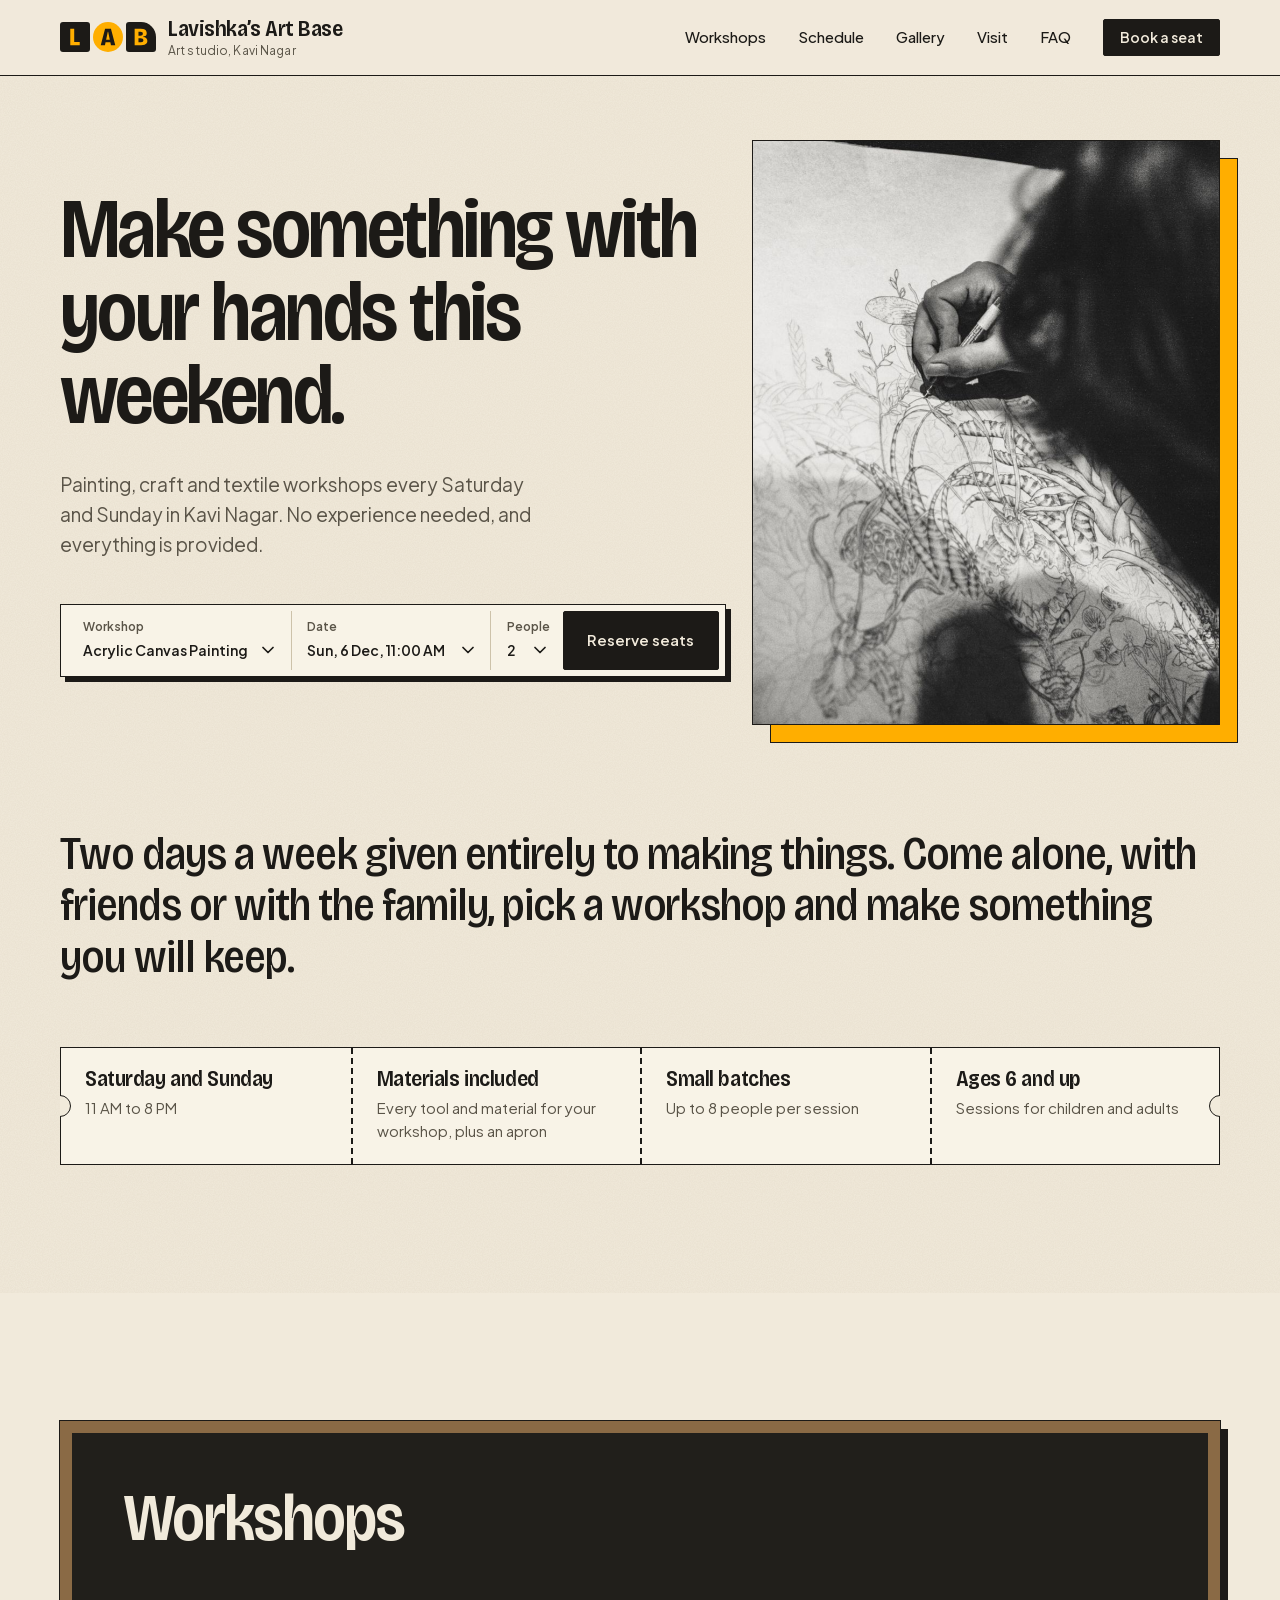
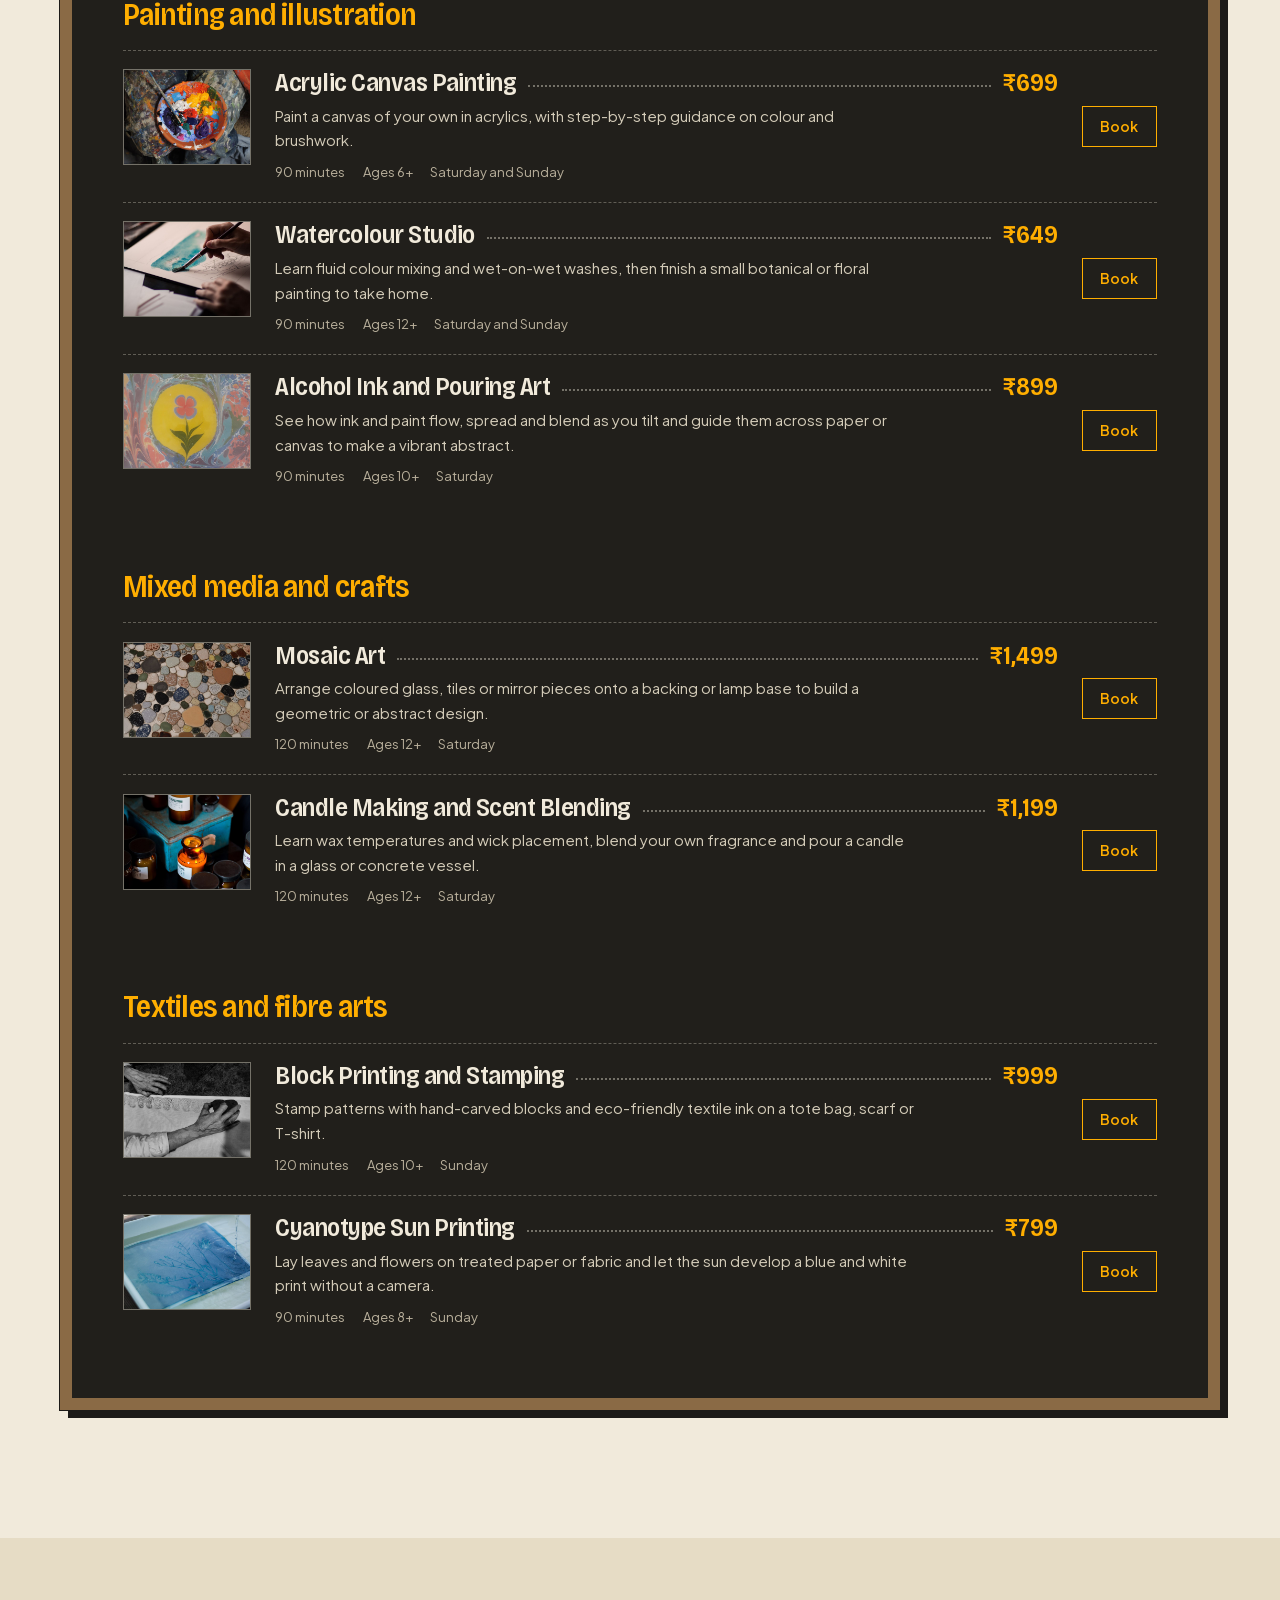
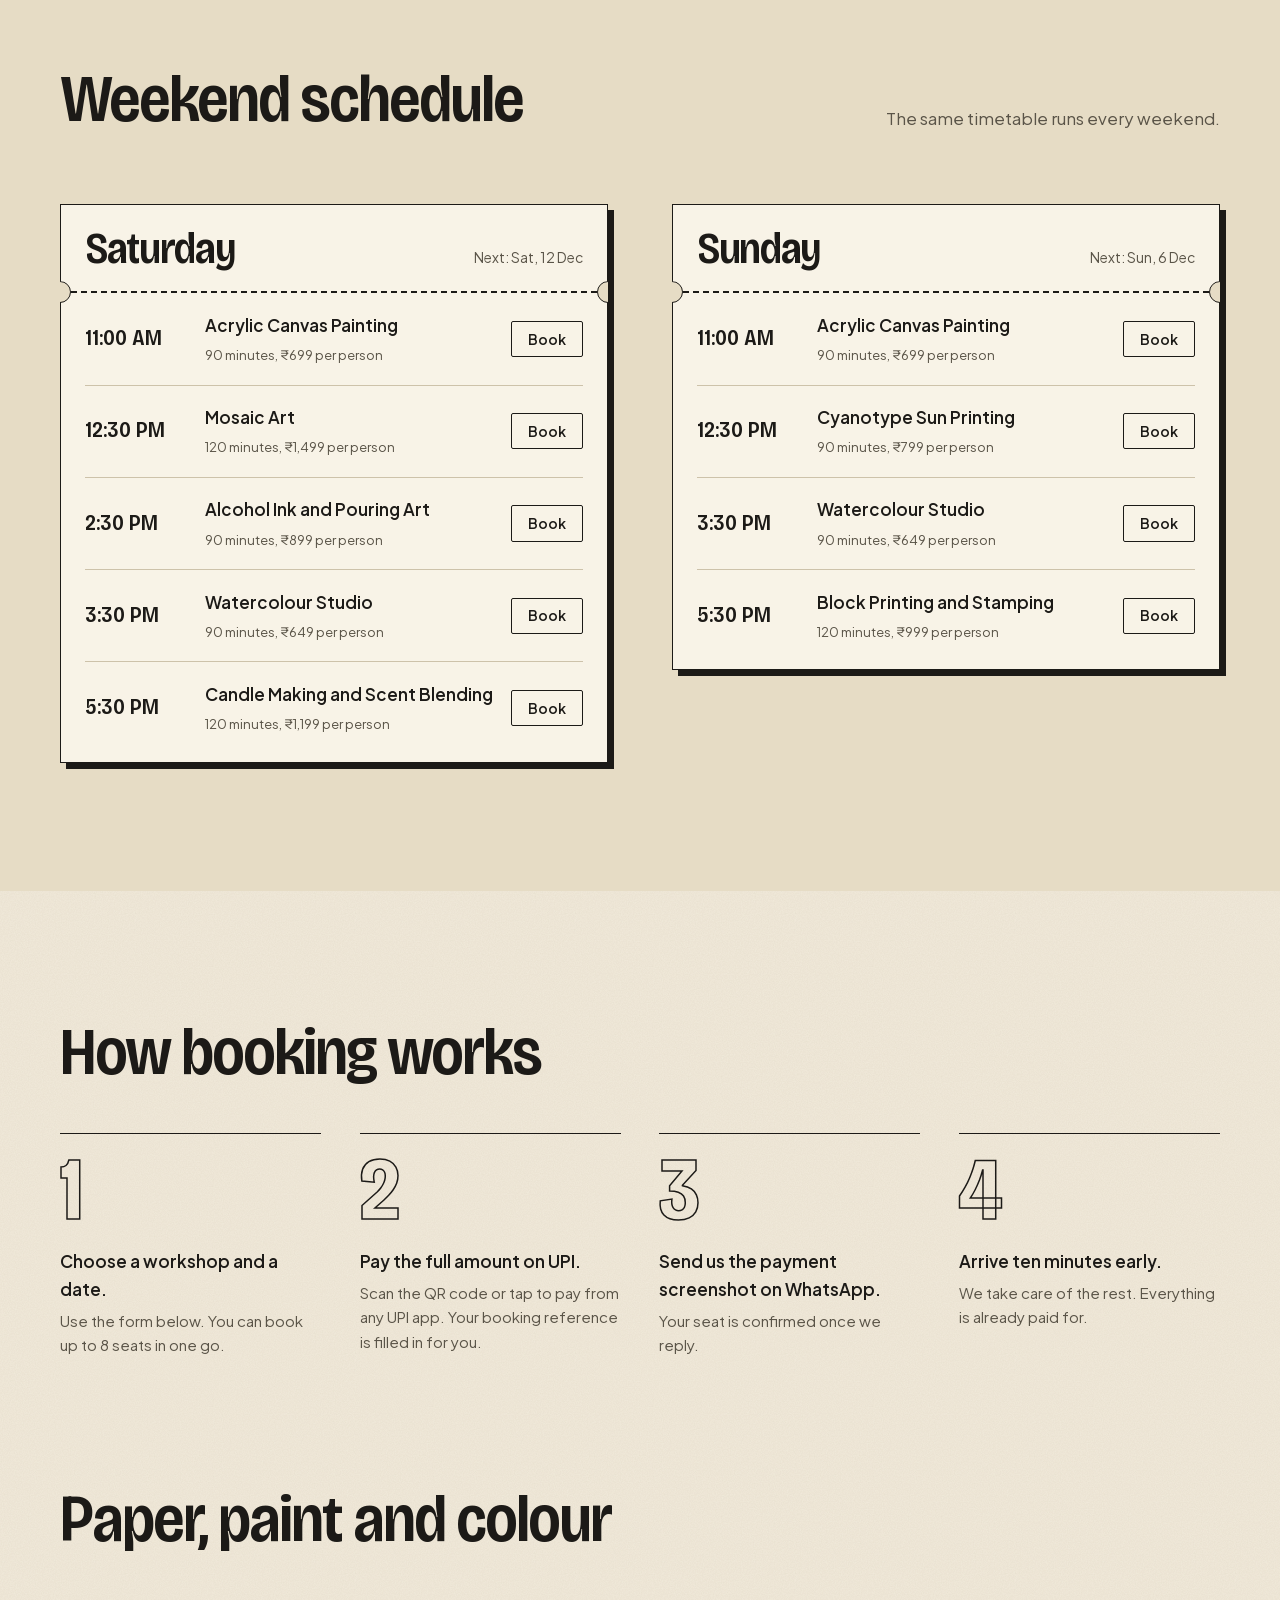
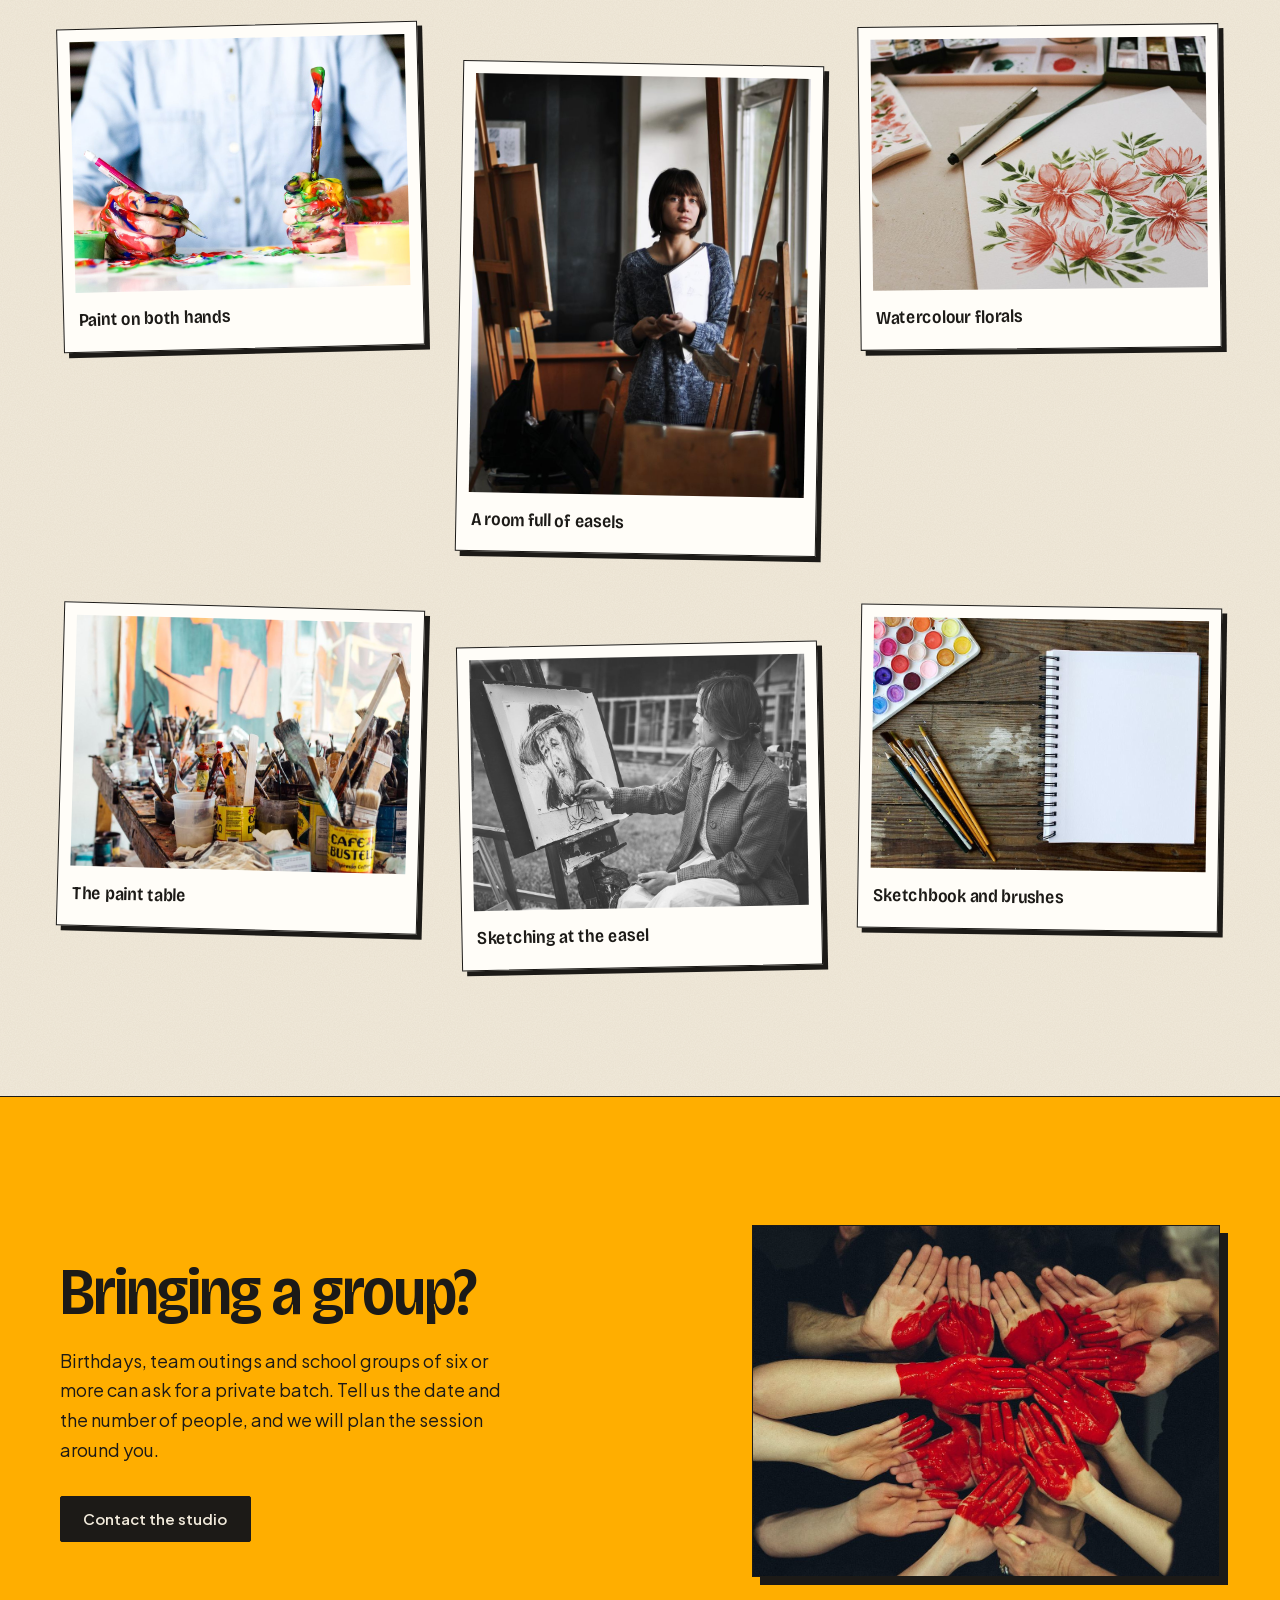
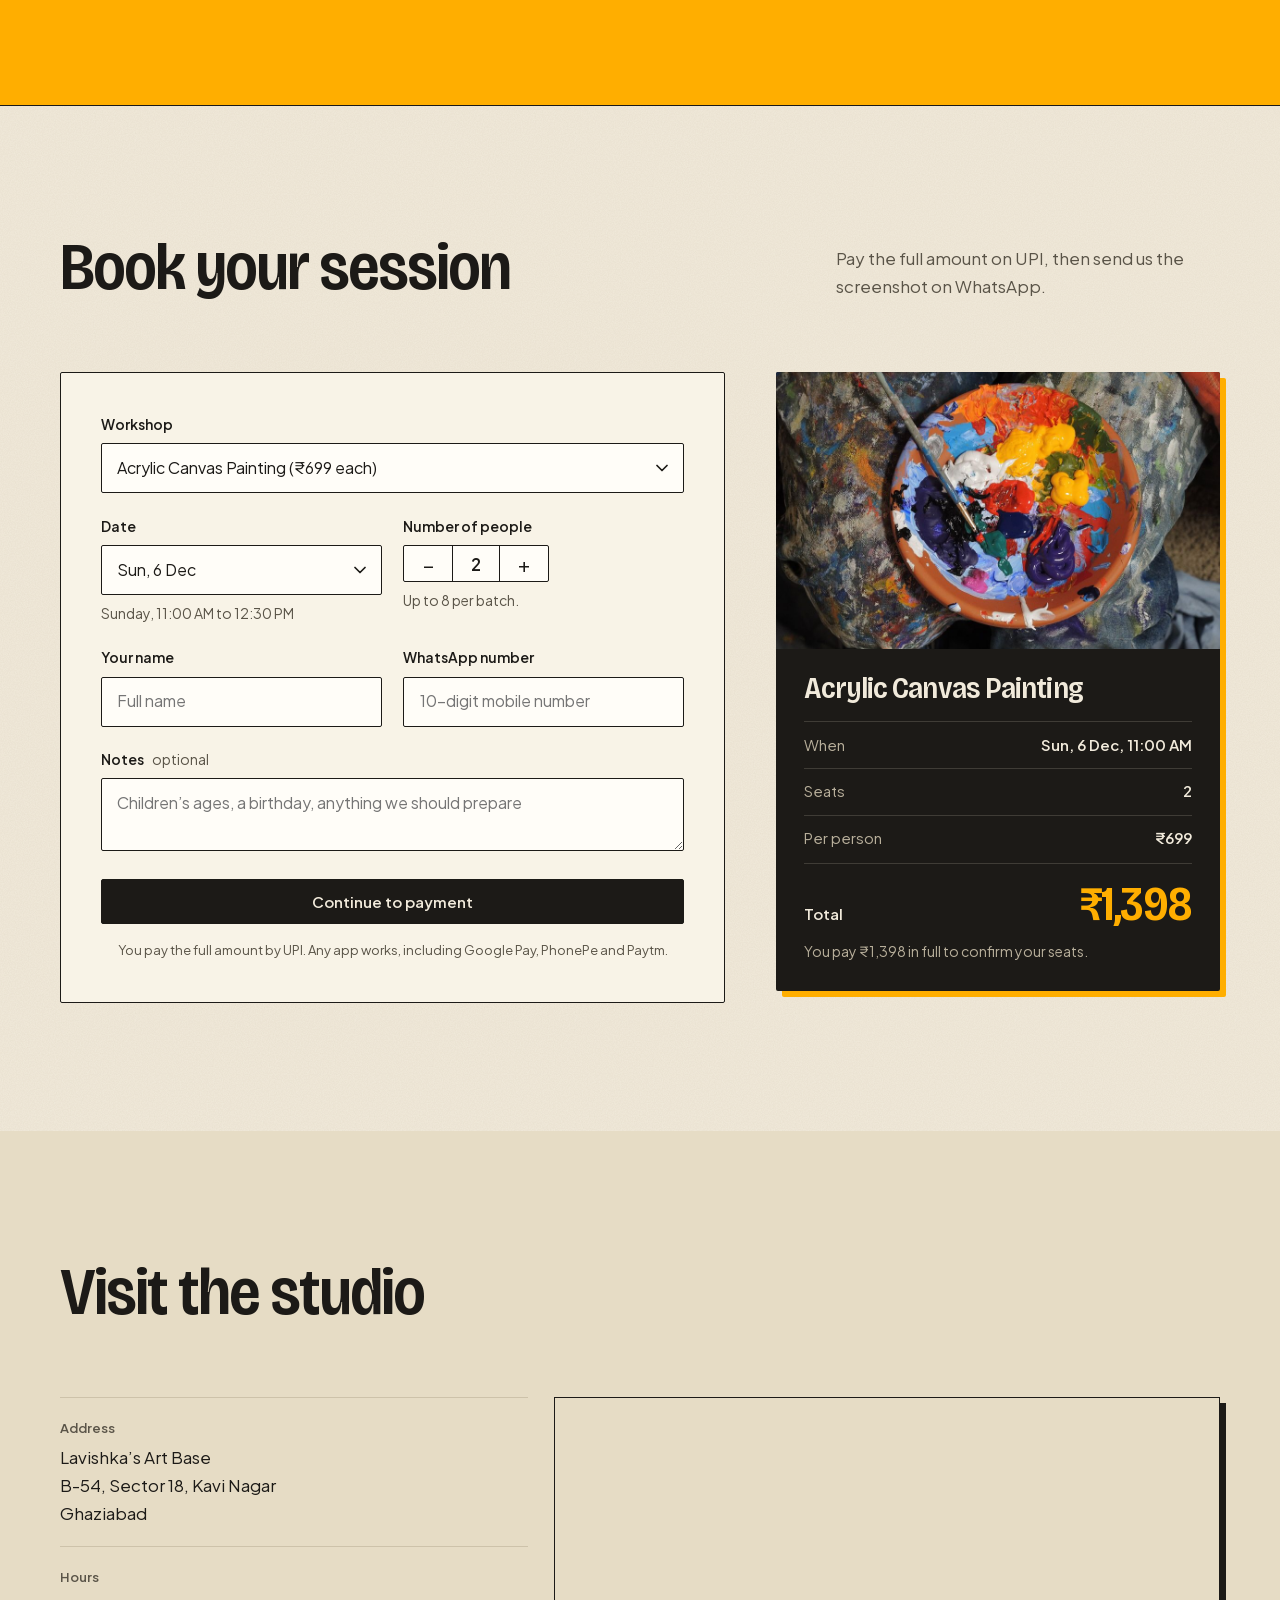
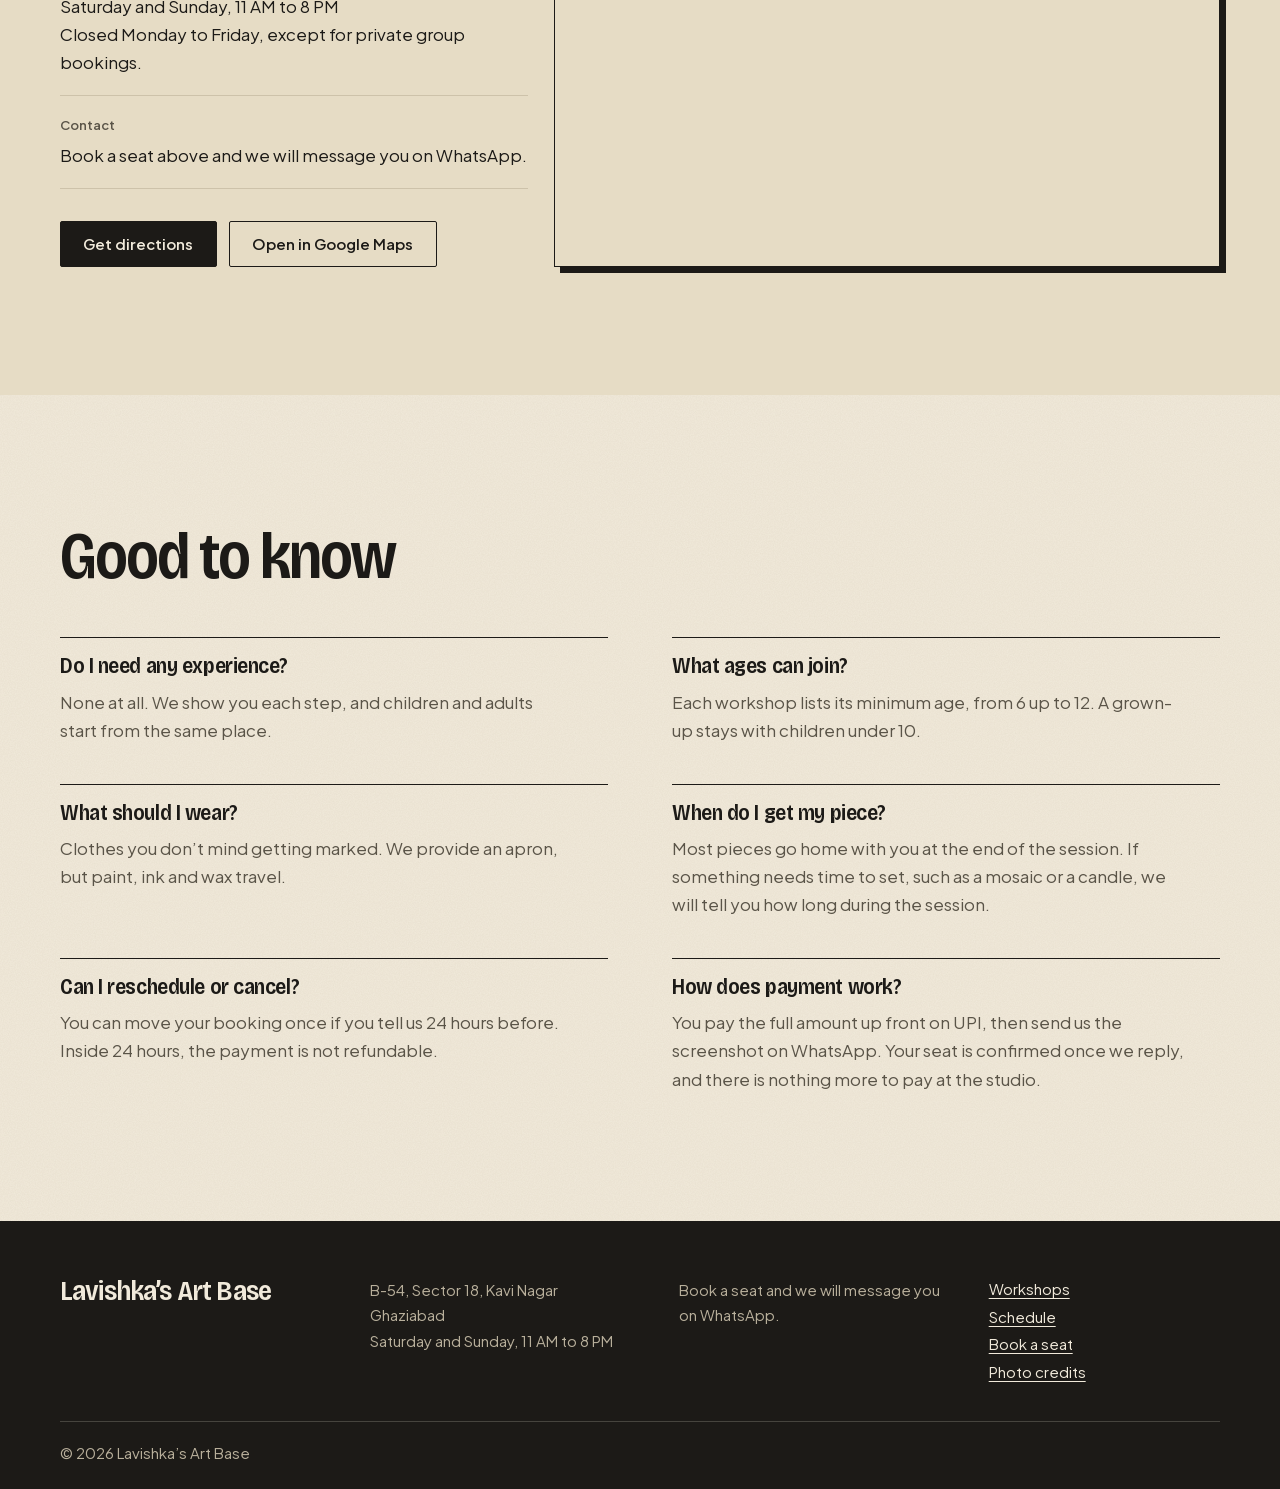
==== commit 55b1d051: "Reformat each section, keep the page structure Workshops become a chalkboard menu, the schedule two " ====
--- a/index.html
+++ b/index.html
@@ -70,10 +70,8 @@
 <!-- ===================== STATEMENT ===================== -->
 <section class="section section--flush-top" aria-labelledby="h-intro">
   <div class="wrap">
-    <div class="statement__grid">
-      <h2 class="statement__text reveal" id="h-intro">Two days a week given entirely to making things. Come alone, with friends or with the family, pick a workshop and make something you will keep.</h2>
-    </div>
-    <ul class="facts reveal">
+    <h2 class="intro__text reveal" id="h-intro">Two days a week given entirely to making things. Come alone, with friends or with the family, pick a workshop and make something you will keep.</h2>
+    <ul class="stub reveal">
       <li><b>Saturday and Sunday</b><span>11 AM to 8 PM</span></li>
       <li><b>Materials included</b><span>Every tool and material for your workshop, plus an apron</span></li>
       <li><b>Small batches</b><span>Up to <span data-seats>8</span> people per session</span></li>
@@ -83,12 +81,12 @@
 </section>
 
 <!-- ===================== WORKSHOPS ===================== -->
-<section class="section section--flush-top" id="workshops" aria-labelledby="h-workshops">
-  <div class="wrap">
-    <div class="sec-head">
+<section class="section board" id="workshops" aria-labelledby="h-workshops">
+  <div class="wrap">
+    <div class="board__frame">
       <h2 id="h-workshops">Workshops</h2>
-    </div>
-    <div class="wks" id="workshop-grid"></div>
+      <div class="menu" id="workshop-grid"></div>
+    </div>
   </div>
 </section>
 
@@ -106,10 +104,7 @@
 <!-- ===================== HOW IT WORKS ===================== -->
 <section class="section" id="how" aria-labelledby="h-how">
   <div class="wrap how">
-    <figure class="how__photo reveal">
-      <img src="assets/img/how.jpg" width="1100" height="657" loading="lazy" alt="A watercolour paint set, a sketchbook and brushes on a wooden table">
-    </figure>
-    <div class="how__body">
+        <div class="how__body">
       <h2 id="h-how">How booking works</h2>
       <ol class="steps">
         <li><div><b>Choose a workshop and a date.</b><p>Use the form below. You can book up to <span data-seats>8</span> seats in one go.</p></div></li>
@@ -127,25 +122,19 @@
     <div class="sec-head">
       <h2 id="h-gallery">Paper, paint and colour</h2>
     </div>
-    <div class="mos">
-      <div class="mos__col">
-        <figure class="a32 reveal"><img src="assets/img/g-hands.jpg" width="1400" height="933" loading="lazy" alt="Paint-covered hands holding a pencil and a brush over a table of bright paints"></figure>
-        <figure class="a11 reveal"><img src="assets/img/g-studio.jpg" width="1100" height="733" loading="lazy" alt="A busy art table crowded with brushes, tins and tubes of paint"></figure>
-      </div>
-      <div class="mos__col">
-        <figure class="a45 reveal"><img src="assets/img/g-easels.jpg" width="800" height="1080" loading="lazy" alt="A student standing among wooden easels in a bright art room"></figure>
-        <figure class="a32 reveal"><img src="assets/img/g-brushes.jpg" width="1100" height="733" loading="lazy" alt="A glass jar of paintbrushes seen from above"></figure>
-      </div>
-      <div class="mos__col">
-        <figure class="a45 reveal"><img src="assets/img/g-flowers.jpg" width="1100" height="733" loading="lazy" alt="A watercolour painting of red flowers beside a paint tray and brush"></figure>
-        <figure class="a32 reveal"><img src="assets/img/g-sketch.jpg" width="1100" height="733" loading="lazy" alt="A woman sketching a portrait on an easel outdoors, in black and white"></figure>
-      </div>
+    <div class="polas">
+      <figure class="pola reveal" style="--rot:-1.4deg"><img src="assets/img/g-hands.jpg" width="1400" height="933" loading="lazy" alt="Paint-covered hands holding a pencil and a brush over a table of bright paints"><figcaption>Paint on both hands</figcaption></figure>
+      <figure class="pola reveal" style="--rot:1deg;--ar:4/5"><img src="assets/img/g-easels.jpg" width="800" height="1080" loading="lazy" alt="A student standing among wooden easels in a bright art room"><figcaption>A room full of easels</figcaption></figure>
+      <figure class="pola reveal" style="--rot:-.6deg"><img src="assets/img/g-flowers.jpg" width="1100" height="733" loading="lazy" alt="A watercolour painting of red flowers beside a paint tray and brush"><figcaption>Watercolour florals</figcaption></figure>
+      <figure class="pola reveal" style="--rot:1.5deg"><img src="assets/img/g-studio.jpg" width="1100" height="733" loading="lazy" alt="A busy art table crowded with brushes, tins and tubes of paint"><figcaption>The paint table</figcaption></figure>
+      <figure class="pola reveal" style="--rot:-1.1deg"><img src="assets/img/g-sketch.jpg" width="1100" height="733" loading="lazy" alt="A woman sketching a portrait on an easel outdoors, in black and white"><figcaption>Sketching at the easel</figcaption></figure>
+      <figure class="pola reveal" style="--rot:.8deg"><img src="assets/img/how.jpg" width="1100" height="657" loading="lazy" alt="A watercolour paint set, a sketchbook and brushes on a wooden table"><figcaption>Sketchbook and brushes</figcaption></figure>
     </div>
   </div>
 </section>
 
 <!-- ===================== GROUPS ===================== -->
-<section class="section section--dark" id="groups" aria-labelledby="h-groups">
+<section class="section section--amber" id="groups" aria-labelledby="h-groups">
   <div class="wrap groups">
     <div class="groups__body">
       <h2 id="h-groups">Bringing a group?</h2>
@@ -253,16 +242,16 @@
 
 <!-- ===================== FAQ ===================== -->
 <section class="section" id="faq" aria-labelledby="h-faq">
-  <div class="wrap faq-wrap">
+  <div class="wrap">
     <h2 id="h-faq">Good to know</h2>
-    <div class="faq">
-      <details><summary>Do I need any experience?</summary><p>None at all. We show you each step, and children and adults start from the same place.</p></details>
-      <details><summary>What ages can join?</summary><p>Each workshop lists its minimum age, from 6 up to 12. A grown-up stays with children under 10.</p></details>
-      <details><summary>What should I wear?</summary><p>Clothes you don’t mind getting marked. We provide an apron, but paint, ink and wax travel.</p></details>
-      <details><summary>When do I get my piece?</summary><p>Most pieces go home with you at the end of the session. If something needs time to set, such as a mosaic or a candle, we will tell you how long during the session.</p></details>
-      <details><summary>Can I reschedule or cancel?</summary><p>You can move your booking once if you tell us 24 hours before. Inside 24 hours, the payment is not refundable.</p></details>
-      <details><summary>How does payment work?</summary><p>You pay the full amount up front on UPI, then send us the screenshot on WhatsApp. Your seat is confirmed once we reply, and there is nothing more to pay at the studio.</p></details>
-    </div>
+    <dl class="qa">
+      <div><dt>Do I need any experience?</dt><dd>None at all. We show you each step, and children and adults start from the same place.</dd></div>
+      <div><dt>What ages can join?</dt><dd>Each workshop lists its minimum age, from 6 up to 12. A grown-up stays with children under 10.</dd></div>
+      <div><dt>What should I wear?</dt><dd>Clothes you don’t mind getting marked. We provide an apron, but paint, ink and wax travel.</dd></div>
+      <div><dt>When do I get my piece?</dt><dd>Most pieces go home with you at the end of the session. If something needs time to set, such as a mosaic or a candle, we will tell you how long during the session.</dd></div>
+      <div><dt>Can I reschedule or cancel?</dt><dd>You can move your booking once if you tell us 24 hours before. Inside 24 hours, the payment is not refundable.</dd></div>
+      <div><dt>How does payment work?</dt><dd>You pay the full amount up front on UPI, then send us the screenshot on WhatsApp. Your seat is confirmed once we reply, and there is nothing more to pay at the studio.</dd></div>
+    </dl>
   </div>
 </section>
 
@@ -271,22 +260,13 @@
 <!-- ===================== FOOTER ===================== -->
 <footer class="footer">
   <div class="wrap">
-    <span class="footer__mark" aria-hidden="true">Lavishka’s Art Base</span>
-    <div class="footer__grid">
-      <div>
-        <h3>Studio</h3>
-        <p>B-54, Sector 18, Kavi Nagar<br>Ghaziabad<br>Saturday and Sunday, 11 AM to 8 PM</p>
-      </div>
-      <div>
-        <h3>Explore</h3>
-        <p><a href="#workshops">Workshops</a><br><a href="#schedule">Schedule</a><br><a href="#book">Book a seat</a></p>
-      </div>
-      <div>
-        <h3>Contact</h3>
-        <p id="footer-links">Book a seat and we will message you on WhatsApp.</p>
-      </div>
-    </div>
-    <div class="footer__fine"><span>© 2026 Lavishka’s Art Base</span><a href="credits.html">Photo credits</a></div>
+    <div class="footer__row">
+      <b class="footer__name">Lavishka’s Art Base</b>
+      <p>B-54, Sector 18, Kavi Nagar<br>Ghaziabad<br>Saturday and Sunday, 11 AM to 8 PM</p>
+      <p id="footer-links">Book a seat and we will message you on WhatsApp.</p>
+      <nav class="footer__links" aria-label="Footer"><a href="#workshops">Workshops</a><a href="#schedule">Schedule</a><a href="#book">Book a seat</a><a href="credits.html">Photo credits</a></nav>
+    </div>
+    <p class="footer__fine">© 2026 Lavishka’s Art Base</p>
   </div>
 </footer>
 
--- a/css/style.css
+++ b/css/style.css
@@ -25,8 +25,8 @@
   --error:#A8231B;
   --display:"Bricolage Grotesque","Plus Jakarta Sans",system-ui,sans-serif;
   --sans:"Plus Jakarta Sans",system-ui,-apple-system,"Segoe UI",Roboto,sans-serif;
-  --r:4px;
-  --r-ctl:10px;
+  --r:2px;
+  --r-ctl:2px;
   --header-h:76px;
   --gutter:clamp(1.25rem,4vw,2.5rem);
   --ease:cubic-bezier(.2,.7,.2,1);
@@ -49,23 +49,21 @@
 .wrap{max-width:1240px;margin-inline:auto;padding-inline:var(--gutter)}
 
 /* ---------- buttons ---------- */
-.btn{display:inline-flex;align-items:center;justify-content:center;gap:.5rem;background:var(--amber);color:var(--ink);border:1px solid var(--amber);
-  padding:.85rem 1.6rem;border-radius:999px;font-weight:600;font-size:.9375rem;line-height:1.2;text-decoration:none;cursor:pointer;
-  transition:background .2s var(--ease),color .2s var(--ease),border-color .2s var(--ease),transform .2s var(--ease)}
-.btn:hover{background:var(--ink);border-color:var(--ink);color:var(--paper);transform:translateY(-2px)}
-.btn:active{transform:none}
-.btn--sm{padding:.6rem 1.15rem;font-size:.875rem}
+.btn{display:inline-flex;align-items:center;justify-content:center;gap:.5rem;background:var(--ink);color:var(--paper);border:1px solid var(--ink);
+  padding:.8rem 1.4rem;border-radius:var(--r);font-weight:600;font-size:.9375rem;line-height:1.2;text-decoration:none;cursor:pointer;
+  transition:background .15s,color .15s,transform .15s var(--ease),box-shadow .15s var(--ease)}
+.btn:hover{background:var(--amber);color:var(--ink);transform:translate(-2px,-2px);box-shadow:3px 3px 0 var(--ink)}
+.btn:active{transform:none;box-shadow:none}
+.btn--sm{padding:.55rem 1rem;font-size:.875rem}
 .btn--wide{width:100%}
-.btn--ghost{background:transparent;border-color:var(--ink)}
-.btn--ghost:hover{background:var(--ink);color:var(--paper)}
+.btn--ghost{background:transparent;color:var(--ink)}
 .btn--whatsapp{background:#146C43;border-color:#146C43;color:#fff}
-.btn--whatsapp:hover{background:var(--ink);border-color:var(--ink)}
-.btn[disabled]{opacity:.5;cursor:not-allowed}
+.btn--whatsapp:hover{color:var(--ink)}
+.btn[disabled]{opacity:.5;cursor:not-allowed;transform:none;box-shadow:none}
 .linkbtn{background:none;border:0;padding:.25rem 0;font-weight:600;cursor:pointer;text-decoration:underline;text-underline-offset:.22em}
 
 /* ---------- header ---------- */
-.site-header{position:sticky;top:0;z-index:50;height:var(--header-h);background:rgba(241,234,219,.9);-webkit-backdrop-filter:blur(14px);backdrop-filter:blur(14px);border-bottom:1px solid transparent;transition:border-color .25s}
-.site-header.is-scrolled{border-bottom-color:var(--rule)}
+.site-header{position:sticky;top:0;z-index:50;height:var(--header-h);background:rgba(241,234,219,.96);border-bottom:1px solid var(--ink)}
 .bar{height:100%;display:flex;align-items:center;justify-content:space-between;gap:1.5rem}
 .brand{display:flex;align-items:center;gap:.75rem;text-decoration:none}
 .brand img{flex:none}
@@ -75,27 +73,28 @@
 .nav{display:flex;align-items:center;gap:2rem}
 .nav a:not(.btn){text-decoration:none;font-weight:500;font-size:.9375rem;padding:.35rem 0;background:linear-gradient(var(--amber),var(--amber)) left bottom/0 3px no-repeat;transition:background-size .25s var(--ease)}
 .nav a:not(.btn):hover{background-size:100% 3px}
-.nav-toggle{display:none;width:44px;height:44px;border:1px solid var(--ink);background:transparent;border-radius:50%;cursor:pointer;position:relative}
+.nav-toggle{display:none;width:44px;height:44px;border:1px solid var(--ink);background:transparent;border-radius:var(--r);cursor:pointer;position:relative}
 .nav-toggle i,.nav-toggle i::before,.nav-toggle i::after{position:absolute;left:13px;right:13px;height:2px;background:var(--ink);content:"";top:50%}
 .nav-toggle i{margin-top:-1px}
 .nav-toggle i::before{top:-5px;left:0;right:0}
 .nav-toggle i::after{top:5px;left:0;right:0}
 
 /* ---------- hero ---------- */
-.hero{padding-block:clamp(2rem,4.5vw,4rem) clamp(4rem,8vw,7rem)}
-.hero__grid{display:grid;grid-template-columns:repeat(12,minmax(0,1fr));column-gap:clamp(1rem,2vw,2rem);align-items:start}
-.hero__copy{grid-column:1 / 8;grid-row:1;position:relative;z-index:2;padding-top:clamp(1rem,4vw,3.5rem)}
-.hero h1{font-size:clamp(3.2rem,7.7vw,6.9rem);line-height:.94;letter-spacing:-.032em;margin-right:-1.5rem;animation:rise .9s var(--ease) .15s both}
-.hero__lead{margin-top:clamp(1.5rem,3vw,2.25rem);max-width:29rem;font-size:clamp(1.0625rem,1.5vw,1.1875rem);line-height:1.6;color:var(--ink-2);animation:rise .9s var(--ease) .3s both}
+.hero{padding-block:clamp(2.5rem,5vw,4.5rem) clamp(4.5rem,8vw,7rem)}
+.hero__grid{display:grid;grid-template-columns:repeat(12,minmax(0,1fr));column-gap:clamp(1rem,2vw,2rem);align-items:center}
+.hero__copy{grid-column:1 / 8;grid-row:1;position:relative;z-index:2}
+.hero h1{font-size:clamp(2.9rem,6.6vw,5.9rem);line-height:.98;letter-spacing:-.03em;animation:rise .9s var(--ease) .15s both}
+.hero__lead{margin-top:clamp(1.25rem,2.5vw,2rem);max-width:30rem;font-size:clamp(1.0625rem,1.5vw,1.1875rem);line-height:1.6;color:var(--ink-2);animation:rise .9s var(--ease) .3s both}
 .hero__media{grid-column:8 / 13;grid-row:1;margin:0;position:relative}
-.hero__photo{overflow:hidden;border-radius:var(--r);aspect-ratio:4/5.5;background:var(--paper-2);animation:unveil 1.25s var(--ease) both}
+.hero__media::before{content:"";position:absolute;inset:18px -18px -18px 18px;background:var(--amber);border:1px solid var(--ink)}
+.hero__photo{position:relative;overflow:hidden;border:1px solid var(--ink);aspect-ratio:4/5;background:var(--paper-2);animation:unveil 1.25s var(--ease) both}
 .hero__photo img{width:100%;height:118%;object-fit:cover;object-position:62% 50%;transform:translate3d(0,calc(var(--py,0px) - 12%),0);will-change:transform}
 @keyframes unveil{from{clip-path:inset(0 0 100% 0)}to{clip-path:inset(0)}}
 @keyframes rise{from{opacity:0;transform:translateY(18px)}to{opacity:1;transform:none}}
 
 /* quick reserve bar */
-.quick{display:grid;grid-template-columns:minmax(0,1.9fr) minmax(0,1.7fr) minmax(0,.62fr) auto;align-items:stretch;margin-top:clamp(2rem,4vw,3rem);max-width:42rem;
-  background:var(--paper-3);border:1px solid var(--ink);border-radius:999px;padding:.4rem .4rem .4rem .5rem;animation:rise .9s var(--ease) .45s both}
+.quick{display:grid;grid-template-columns:minmax(0,1.9fr) minmax(0,1.7fr) minmax(0,.62fr) auto;align-items:stretch;margin-top:clamp(1.75rem,3.5vw,2.75rem);max-width:42rem;
+  background:var(--paper-3);border:1px solid var(--ink);box-shadow:5px 5px 0 var(--ink);padding:.4rem;animation:rise .9s var(--ease) .45s both}
 .qf{display:flex;flex-direction:column;justify-content:center;padding:.4rem .95rem;min-width:0}
 .qf + .qf{border-left:1px solid var(--rule)}
 .qf label{font-size:.75rem;font-weight:600;color:var(--ink-2)}
@@ -119,87 +118,90 @@
 .js .reveal.is-in{opacity:1;transform:none}
 
 /* ---------- statement ---------- */
-.statement__text{grid-column:3 / 13;font-family:var(--display);font-stretch:88%;font-weight:500;font-size:clamp(2rem,4.5vw,3.75rem);line-height:1.1;letter-spacing:-.024em;max-width:21em;text-wrap:pretty}
-.statement__grid{display:grid;grid-template-columns:repeat(12,minmax(0,1fr));column-gap:clamp(1rem,2vw,2rem)}
-.facts{display:grid;grid-template-columns:repeat(4,1fr);gap:0 clamp(1rem,2.5vw,2rem);margin-top:clamp(3.5rem,7vw,6rem)}
-.facts li{border-top:1px solid var(--ink);padding-top:1.1rem;display:flex;flex-direction:column;gap:.3rem}
-.facts b{font-family:var(--display);font-stretch:88%;font-weight:600;font-size:1.4rem;line-height:1.15;letter-spacing:-.015em}
-.facts span{color:var(--ink-2);font-size:.9375rem;line-height:1.5}
-
-/* ---------- workshops ---------- */
-.wks{display:grid}
-.cat + .cat{margin-top:clamp(4rem,8vw,6.5rem)}
-.cat__head{display:flex;align-items:baseline;justify-content:space-between;gap:1rem;padding-bottom:1rem;border-bottom:1px solid var(--ink)}
-.cat__head h3{font-size:clamp(1.75rem,3vw,2.5rem);line-height:1;letter-spacing:-.03em}
-.cat__head span{color:var(--ink-2);font-size:.9375rem;white-space:nowrap}
-.wk{display:grid;grid-template-columns:repeat(12,minmax(0,1fr));column-gap:clamp(1rem,2vw,2rem);align-items:center;padding-block:clamp(1.5rem,3vw,2.25rem);border-bottom:1px solid var(--rule)}
-.wk__img{grid-column:1 / 5;grid-row:1;margin:0;overflow:hidden;border-radius:var(--r);background:var(--paper-2);aspect-ratio:4/3}
-.wk__img img{width:100%;height:100%;object-fit:cover;object-position:var(--pos,50% 50%);transition:transform 1.2s var(--ease)}
-.wk:hover .wk__img img{transform:scale(1.04)}
-.wk__body{grid-column:5 / 10;grid-row:1}
-.wk__aside{grid-column:10 / 13;grid-row:1;display:grid;gap:1.25rem}
-.wk h4{font-size:clamp(1.6rem,2.4vw,2.125rem);line-height:1.02;letter-spacing:-.03em}
-.wk__blurb{margin-top:.85rem;color:var(--ink-2);max-width:32rem}
-.wk__facts{margin:0}
-.wk__facts > div{display:flex;justify-content:space-between;gap:1rem;padding:.55rem 0;border-top:1px solid var(--rule);font-size:.875rem}
-.wk__facts dt{color:var(--ink-2)}
-.wk__facts dd{margin:0;font-weight:600;text-align:right}
-.wk__foot{display:flex;align-items:center;justify-content:space-between;gap:1rem;padding-top:1rem;border-top:1px solid var(--ink)}
-.price{font-family:var(--display);font-stretch:88%;font-weight:600;font-size:2rem;line-height:1;letter-spacing:-.02em}
-.price small{font:400 .75rem var(--sans);color:var(--ink-2);margin-left:.4rem;letter-spacing:0}
-
-/* ---------- schedule ---------- */
-.days{display:grid;grid-template-columns:1fr 1fr;gap:clamp(3rem,8vw,7rem);align-items:start}
-.day__head{display:flex;align-items:baseline;justify-content:space-between;gap:1rem;margin-bottom:1.25rem;padding-bottom:1rem;border-bottom:1px solid var(--ink)}
-.day__head h3{font-size:clamp(2.1rem,3.8vw,3.25rem);line-height:1;letter-spacing:-.03em}
-.day__head span{font-size:.9375rem;color:var(--ink-2)}
-.slot{display:grid;grid-template-columns:7.5rem 1fr auto;align-items:center;gap:1rem;padding:1.35rem 0;border-bottom:1px solid var(--rule)}
-.slot__time{font-family:var(--display);font-stretch:88%;font-weight:600;font-size:1.5rem;line-height:1;white-space:nowrap}
+.intro__text{font-family:var(--display);font-stretch:88%;font-weight:500;font-size:clamp(1.75rem,3.6vw,3rem);line-height:1.12;letter-spacing:-.022em;max-width:26em;text-wrap:pretty}
+.stub{position:relative;display:grid;grid-template-columns:repeat(4,1fr);margin-top:clamp(2.5rem,5vw,4rem);background:var(--paper-3);border:1px solid var(--ink)}
+.stub li{padding:1.25rem 1.5rem 1.4rem;display:flex;flex-direction:column;gap:.35rem}
+.stub li + li{border-left:2px dashed var(--ink)}
+.stub b{font-family:var(--display);font-stretch:88%;font-weight:600;font-size:1.35rem;line-height:1.1;letter-spacing:-.02em}
+.stub span{color:var(--ink-2);font-size:.9375rem;line-height:1.5}
+.stub::before,.stub::after{content:"";position:absolute;top:50%;width:22px;height:22px;margin-top:-11px;border-radius:50%;background:var(--paper);border:1px solid var(--ink)}
+.stub::before{left:-12px;clip-path:inset(0 0 0 50%)}
+.stub::after{right:-12px;clip-path:inset(0 50% 0 0)}
+
+/* ---------- workshops: a chalkboard menu ---------- */
+.board{background:var(--paper)}
+.board__frame{background:#211F1B;color:var(--paper);border:12px solid #8A6A45;outline:1px solid var(--ink);padding:clamp(1.5rem,4vw,3.5rem);box-shadow:8px 8px 0 var(--ink)}
+.board__frame h2{color:var(--paper);margin-bottom:clamp(1.5rem,3vw,2.5rem)}
+.board__sub{color:var(--on-dark);margin-top:-1.25rem;margin-bottom:clamp(1.5rem,3vw,2.5rem);max-width:34rem}
+.menu__cat + .menu__cat{margin-top:clamp(2.5rem,5vw,3.5rem)}
+.menu__cat h3{font-size:clamp(1.5rem,2.4vw,2rem);letter-spacing:-.025em;color:var(--amber);padding-bottom:.6rem}
+.dish{display:grid;grid-template-columns:8rem minmax(0,1fr) auto;column-gap:1.5rem;row-gap:.75rem;align-items:start;padding:1.15rem 0;border-top:1px dashed rgba(241,234,219,.3)}
+.dish__thumb{width:8rem;height:6rem;object-fit:cover;object-position:var(--pos,50% 50%);border:1px solid rgba(241,234,219,.4)}
+.dish__line{display:flex;align-items:baseline;gap:.75rem}
+.dish h4{font-size:clamp(1.25rem,2vw,1.625rem);line-height:1.1;letter-spacing:-.02em;color:var(--paper)}
+.dish__dots{flex:1;min-width:1.25rem;border-bottom:2px dotted rgba(241,234,219,.4);transform:translateY(-.25rem)}
+.dish__price{font-family:var(--display);font-stretch:88%;font-weight:600;font-size:clamp(1.25rem,2vw,1.625rem);line-height:1;color:var(--amber);white-space:nowrap}
+.dish__desc{margin-top:.4rem;color:#D3CBB8;font-size:.9375rem;max-width:40rem}
+.dish__meta{margin-top:.55rem;display:flex;flex-wrap:wrap;gap:.2rem 1.1rem;font-size:.8125rem;color:var(--on-dark)}
+.dish__book{align-self:center;border:1px solid var(--amber);color:var(--amber);padding:.5rem 1.1rem;font-weight:600;font-size:.875rem;text-decoration:none;transition:background .15s,color .15s}
+.dish__book:hover{background:var(--amber);color:var(--ink)}
+.board :focus-visible{outline-color:var(--amber)}
+
+/* ---------- schedule: two tear-off tickets ---------- */
+.days{display:grid;grid-template-columns:1fr 1fr;gap:clamp(2rem,5vw,4rem);align-items:start}
+.day{background:var(--paper-3);border:1px solid var(--ink);box-shadow:6px 6px 0 var(--ink)}
+.day__head{position:relative;display:flex;align-items:baseline;justify-content:space-between;gap:1rem;padding:1.4rem 1.5rem 1.25rem;border-bottom:2px dashed var(--ink)}
+.day__head::before,.day__head::after{content:"";position:absolute;bottom:-12px;width:22px;height:22px;border-radius:50%;background:var(--paper-2);border:1px solid var(--ink)}
+.day__head::before{left:-12px;clip-path:inset(0 0 0 50%)}
+.day__head::after{right:-12px;clip-path:inset(0 50% 0 0)}
+.day__head h3{font-size:clamp(2rem,3.4vw,2.9rem);line-height:1;letter-spacing:-.03em}
+.day__head span{font-size:.875rem;color:var(--ink-2)}
+.slots{padding:0 1.5rem .5rem}
+.slot{display:grid;grid-template-columns:6.5rem 1fr auto;align-items:center;gap:1rem;padding:1.1rem 0;border-bottom:1px solid var(--rule)}
+.slot:last-child{border-bottom:0}
+.slot__time{font-family:var(--display);font-stretch:88%;font-weight:600;font-size:1.35rem;line-height:1;white-space:nowrap}
 .slot__what b{display:block;font-weight:600}
-.slot__what small{color:var(--ink-2);font-size:.875rem}
+.slot__what small{color:var(--ink-2);font-size:.8125rem}
 
 /* ---------- how it works ---------- */
-.how{display:grid;grid-template-columns:repeat(12,minmax(0,1fr));column-gap:clamp(1rem,2vw,2rem);align-items:center}
-.how__photo{grid-column:1 / 6;margin:0;overflow:hidden;border-radius:var(--r)}
-.how__photo img{width:100%;aspect-ratio:4/5;object-fit:cover;object-position:40% 50%}
-.how__body{grid-column:7 / 13}
-.how__body h2{margin-bottom:clamp(1.75rem,4vw,3rem)}
-.steps{counter-reset:step}
-.steps li{counter-increment:step;display:grid;grid-template-columns:4.25rem 1fr;align-items:start;padding:1.4rem 0;border-top:1px solid var(--rule)}
-.steps li:last-child{border-bottom:1px solid var(--rule)}
-.steps li::before{content:counter(step);display:grid;place-items:center;width:2.75rem;height:2.75rem;border-radius:50%;background:var(--amber);font-family:var(--display);font-stretch:88%;font-weight:600;font-size:1.25rem;line-height:1;padding-bottom:.1rem}
-.steps b{font-weight:600}
-.steps p{color:var(--ink-2);margin-top:.2rem}
-
-/* ---------- gallery ---------- */
-.mos{display:grid;grid-template-columns:1.25fr 1fr 1.1fr;gap:clamp(.75rem,1.8vw,1.5rem);align-items:start}
-.mos__col{display:grid;gap:clamp(.75rem,1.8vw,1.5rem)}
-.mos__col:nth-child(2){margin-top:clamp(2rem,8vw,7rem)}
-.mos__col:nth-child(3){margin-top:clamp(1rem,2.5vw,2.25rem)}
-.mos figure{margin:0;overflow:hidden;border-radius:var(--r);background:var(--paper-2)}
-.mos img{width:100%;height:100%;object-fit:cover;transition:transform 1.2s var(--ease)}
-.mos figure:hover img{transform:scale(1.04)}
-.mos .a32{aspect-ratio:3/2}.mos .a11{aspect-ratio:1}.mos .a45{aspect-ratio:4/5}
+.how__body h2{margin-bottom:clamp(2rem,4vw,3rem)}
+.steps{counter-reset:step;display:grid;grid-template-columns:repeat(4,1fr);gap:clamp(1.25rem,3vw,2.5rem)}
+.steps li{counter-increment:step;border-top:1px solid var(--ink);padding-top:1rem}
+.steps li::before{content:counter(step);display:block;font-family:var(--display);font-stretch:84%;font-weight:700;font-size:clamp(4rem,7vw,6rem);line-height:.9;color:transparent;-webkit-text-stroke:1.5px var(--ink);margin-bottom:1rem}
+.steps b{font-weight:600;display:block}
+.steps p{color:var(--ink-2);margin-top:.35rem;font-size:.9375rem}
+
+/* ---------- gallery: prints pinned to the page ---------- */
+.polas{display:grid;grid-template-columns:repeat(3,minmax(0,1fr));gap:clamp(2rem,4vw,3.5rem) clamp(1.25rem,3vw,2.5rem);align-items:start}
+.pola{margin:0;background:#FFFDF8;padding:12px 12px 0;border:1px solid var(--ink);box-shadow:5px 5px 0 var(--ink);transform:rotate(var(--rot,0deg));transition:transform .3s var(--ease)}
+.pola:nth-child(3n+2){margin-top:clamp(1rem,3vw,2.5rem)}
+.pola:hover{transform:rotate(0deg) translate(-2px,-2px)}
+.pola img{width:100%;aspect-ratio:var(--ar,4/3);object-fit:cover}
+.js .pola.reveal{transform:translateY(22px) rotate(var(--rot,0deg))}
+.js .pola.reveal.is-in{transform:rotate(var(--rot,0deg))}
+.js .pola.reveal.is-in:hover{transform:rotate(0deg) translate(-2px,-2px)}
+.pola figcaption{padding:.8rem .15rem 1rem;font-family:var(--display);font-stretch:88%;font-weight:600;font-size:1.125rem;letter-spacing:-.015em}
 
 /* ---------- groups ---------- */
+.section--amber{background:var(--amber);color:var(--ink);border-block:1px solid var(--ink)}
 .groups{display:grid;grid-template-columns:repeat(12,minmax(0,1fr));column-gap:clamp(1rem,2vw,2rem);align-items:center}
 .groups__body{grid-column:1 / 7}
-.groups__photo{grid-column:8 / 13;margin:0;overflow:hidden;border-radius:var(--r)}
-.groups__photo img{width:100%;aspect-ratio:4/5;object-fit:cover}
-.groups h2{margin-bottom:1.5rem}
-.groups p{color:var(--on-dark);max-width:30rem;font-size:1.125rem;text-wrap:pretty}
-.groups__actions{margin-top:2.25rem}
-.section--dark .btn:hover{background:var(--paper);border-color:var(--paper);color:var(--ink)}
+.groups__photo{grid-column:8 / 13;margin:0;border:1px solid var(--ink);box-shadow:8px 8px 0 var(--ink);overflow:hidden}
+.groups__photo img{width:100%;aspect-ratio:4/3;object-fit:cover}
+.groups h2{margin-bottom:1.25rem}
+.groups p{max-width:30rem;font-size:1.125rem;text-wrap:pretty}
+.groups__actions{margin-top:2rem}
+.section--amber .btn:hover{background:var(--paper);color:var(--ink)}
 
 /* ---------- booking ---------- */
 .book{display:grid;grid-template-columns:minmax(0,1.5fr) minmax(0,1fr);gap:clamp(1.5rem,4vw,3.5rem);align-items:start}
-.panel{background:var(--paper-3);border:1px solid var(--rule);border-radius:var(--r);padding:clamp(1.25rem,3.5vw,2.5rem)}
+.panel{background:var(--paper-3);border:1px solid var(--ink);border-radius:var(--r);padding:clamp(1.25rem,3.5vw,2.5rem)}
 .form-grid{display:grid;grid-template-columns:1fr 1fr;gap:1.35rem;margin-bottom:1.75rem}
 .field{display:flex;flex-direction:column;min-width:0}
 .field--full{grid-column:1 / -1}
 .field label,.label{font-weight:600;font-size:.875rem;margin-bottom:.45rem;display:block}
 .opt-tag{font-weight:400;color:var(--ink-2);margin-left:.35rem}
-.field input,.field select,.field textarea{width:100%;background:#FFFDF8;border:1px solid var(--rule);border-radius:var(--r-ctl);padding:.8rem .95rem;font-size:1rem;line-height:1.4}
+.field input,.field select,.field textarea{width:100%;background:#FFFDF8;border:1px solid var(--ink);border-radius:var(--r-ctl);padding:.8rem .95rem;font-size:1rem;line-height:1.4}
 .field select{appearance:none;-webkit-appearance:none;padding-right:2.4rem;background:#FFFDF8 url("data:image/svg+xml,%3Csvg xmlns='http://www.w3.org/2000/svg' width='12' height='8' viewBox='0 0 12 8'%3E%3Cpath d='M1 1.5l5 5 5-5' fill='none' stroke='%231C1A17' stroke-width='1.7' stroke-linecap='round' stroke-linejoin='round'/%3E%3C/svg%3E") no-repeat right .95rem center;cursor:pointer}
 .field textarea{resize:vertical;min-height:4.5rem}
 .field input:hover,.field select:hover,.field textarea:hover{border-color:var(--ink-2)}
@@ -210,15 +212,15 @@
 .hint{color:var(--ink-2);font-size:.875rem;margin-top:.4rem}
 .fieldset{border:0;padding:0;margin:0}
 .fieldset legend{padding:0;margin-bottom:.5rem}
-.stepper{display:inline-flex;align-items:stretch;border:1px solid var(--rule);border-radius:999px;overflow:hidden;align-self:flex-start;background:#FFFDF8}
+.stepper{display:inline-flex;align-items:stretch;border:1px solid var(--ink);border-radius:var(--r);overflow:hidden;align-self:flex-start;background:#FFFDF8}
 .stepper button{width:3rem;border:0;background:transparent;font-size:1.25rem;cursor:pointer}
 .stepper button:hover:not(:disabled){background:var(--amber)}
 .stepper button:disabled{color:#A8A08E;cursor:not-allowed}
-.stepper output{min-width:3rem;display:grid;place-items:center;font-weight:600;border-inline:1px solid var(--rule)}
+.stepper output{min-width:3rem;display:grid;place-items:center;font-weight:600;border-inline:1px solid var(--ink)}
 .methods{margin-top:1rem;color:var(--ink-2);font-size:.8125rem;text-align:center}
 
 /* summary */
-.ticket{position:sticky;top:calc(var(--header-h) + 1.25rem);background:var(--ink);color:var(--paper);border-radius:var(--r);overflow:hidden}
+.ticket{position:sticky;top:calc(var(--header-h) + 1.25rem);background:var(--ink);color:var(--paper);border-radius:var(--r);overflow:hidden;box-shadow:6px 6px 0 var(--amber)}
 .ticket__photo{width:100%;aspect-ratio:16/10;object-fit:cover}
 .ticket__body{padding:1.5rem 1.75rem 1.75rem}
 .ticket h3{font-size:1.875rem;line-height:1.02;letter-spacing:-.03em;margin-bottom:1.1rem}
@@ -235,32 +237,32 @@
 .pay{display:grid;gap:2rem}
 .pay__head h3{font-size:clamp(1.9rem,3vw,2.4rem);letter-spacing:-.03em;line-height:1.05}
 .pay__head p{color:var(--ink-2);margin-top:.6rem}
-.ref{display:inline-block;background:var(--amber);color:var(--ink);padding:.05rem .55rem;border-radius:6px;font-weight:700;letter-spacing:.04em}
-.notice{background:var(--amber-tint);border:1px solid #E2BC55;border-radius:var(--r-ctl);padding:.85rem 1.05rem;font-size:.9375rem;line-height:1.5}
+.ref{display:inline-block;background:var(--amber);color:var(--ink);padding:.05rem .55rem;border-radius:0;font-weight:700;letter-spacing:.04em}
+.notice{background:var(--amber-tint);border:1px solid var(--ink);border-radius:var(--r-ctl);padding:.85rem 1.05rem;font-size:.9375rem;line-height:1.5}
 .notice code{background:rgba(0,0,0,.07);padding:.05rem .3rem;border-radius:4px;font-size:.875em}
 .pay__step{display:grid;gap:.95rem}
 .pay__step h4{font:600 1rem/1.3 var(--sans);display:flex;align-items:center;gap:.7rem}
-.pay__step h4 .n{display:inline-grid;place-items:center;width:1.9rem;height:1.9rem;border-radius:50%;background:var(--amber);color:var(--ink);font-size:.875rem}
+.pay__step h4 .n{display:inline-grid;place-items:center;width:1.9rem;height:1.9rem;border-radius:0;background:var(--ink);color:var(--paper);font-size:.875rem}
 .pay__amount{font-family:var(--display);font-stretch:88%;font-weight:600;font-size:3.25rem;line-height:1;letter-spacing:-.035em}
 .pay__row{display:grid;grid-template-columns:auto 1fr;gap:1.5rem;align-items:center}
 .pay__row > .stack{min-width:0}
 .stack{display:grid;gap:.75rem}
-.qr{width:176px;border:1px solid var(--rule);border-radius:var(--r-ctl);padding:.5rem;background:#fff}
+.qr{width:176px;border:1px solid var(--ink);border-radius:var(--r-ctl);padding:.5rem;background:#fff}
 .qr svg{display:block;width:100%;height:auto}
 .upi-id{display:flex;flex-wrap:wrap;align-items:center;gap:.5rem .75rem}
-.upi-id code{background:#FFFDF8;border:1px solid var(--rule);border-radius:6px;padding:.3rem .6rem;font-size:.9375rem;overflow-wrap:anywhere}
-.chip{background:transparent;border:1px solid var(--ink);border-radius:999px;padding:.35rem .85rem;font-weight:600;font-size:.8125rem;cursor:pointer;transition:background .2s,color .2s}
+.upi-id code{background:#FFFDF8;border:1px solid var(--rule);border-radius:0;padding:.3rem .6rem;font-size:.9375rem;overflow-wrap:anywhere}
+.chip{background:transparent;border:1px solid var(--ink);border-radius:var(--r);padding:.35rem .85rem;font-weight:600;font-size:.8125rem;cursor:pointer;transition:background .2s,color .2s}
 .chip:hover{background:var(--ink);color:var(--paper)}
 .policy{display:grid;gap:.35rem;color:var(--ink-2);font-size:.9375rem;padding:1.05rem 1.15rem;background:var(--paper-2);border-radius:var(--r-ctl)}
 .policy li{padding-left:1.1rem;position:relative}
-.policy li::before{content:"";position:absolute;left:0;top:.62em;width:5px;height:5px;border-radius:50%;background:var(--ink)}
+.policy li::before{content:"";position:absolute;left:0;top:.62em;width:5px;height:5px;border-radius:0;background:var(--ink)}
 .only-touch{display:none}
 @media (hover:none) and (pointer:coarse){.only-touch{display:inline-flex}.only-desktop{display:none}}
 
 /* ---------- visit ---------- */
 .visit{display:grid;grid-template-columns:repeat(12,minmax(0,1fr));column-gap:clamp(1rem,2vw,2rem);align-items:stretch}
 .visit__info{grid-column:1 / 6}
-.map{grid-column:6 / 13;border-radius:var(--r);overflow:hidden;min-height:440px;background:var(--paper-2)}
+.map{grid-column:6 / 13;border:1px solid var(--ink);box-shadow:6px 6px 0 var(--ink);overflow:hidden;min-height:440px;background:var(--paper-2)}
 .map iframe{width:100%;height:100%;min-height:440px;border:0;display:block;filter:grayscale(.35) sepia(.22) contrast(.96)}
 .info{margin:0}
 .info > div{padding:1.2rem 0;border-top:1px solid var(--rule)}
@@ -270,35 +272,24 @@
 .info a{font-weight:600}
 .actions{display:flex;flex-wrap:wrap;gap:.75rem;margin-top:2rem}
 
-/* ---------- faq ---------- */
-.faq-wrap{display:grid;grid-template-columns:repeat(12,minmax(0,1fr));column-gap:clamp(1rem,2vw,2rem);align-items:start}
-.faq-wrap h2{grid-column:1 / 6}
-.faq{grid-column:6 / 13}
-.faq details{border-top:1px solid var(--rule)}
-.faq details:last-child{border-bottom:1px solid var(--rule)}
-.faq summary{list-style:none;cursor:pointer;display:flex;justify-content:space-between;align-items:center;gap:1rem;padding:1.35rem 0;font-weight:600;font-size:1.0625rem}
-.faq summary::-webkit-details-marker{display:none}
-.faq summary::after{content:"";flex:none;width:30px;height:30px;border-radius:50%;background:
-  linear-gradient(var(--ink),var(--ink)) center/12px 1.5px no-repeat,linear-gradient(var(--ink),var(--ink)) center/1.5px 12px no-repeat,var(--paper-2);transition:background-color .2s}
-.faq summary:hover::after{background-color:var(--amber)}
-.faq details[open] summary::after{background:linear-gradient(var(--ink),var(--ink)) center/12px 1.5px no-repeat,var(--amber)}
-.faq details p{color:var(--ink-2);padding:0 3rem 1.5rem 0;max-width:38rem}
+/* ---------- faq: every answer in plain sight ---------- */
+.qa{display:grid;grid-template-columns:repeat(2,minmax(0,1fr));gap:2.5rem clamp(2rem,5vw,4.5rem);margin:clamp(2rem,4vw,3rem) 0 0}
+.qa > div{border-top:1px solid var(--ink);padding-top:1rem}
+.qa dt{font-family:var(--display);font-stretch:88%;font-weight:600;font-size:1.375rem;line-height:1.15;letter-spacing:-.02em}
+.qa dd{margin:.5rem 0 0;color:var(--ink-2);max-width:32rem}
 
 /* ---------- footer ---------- */
-.footer{background:var(--ink);color:var(--on-dark);padding-block:clamp(3.5rem,7vw,6rem) 1.75rem}
+.footer{background:var(--ink);color:var(--on-dark);padding-block:clamp(2.5rem,5vw,3.5rem) 1.5rem}
 .footer a{color:var(--paper)}
 .footer a:hover{color:var(--amber)}
-.footer__mark{display:block;font-family:var(--display);font-stretch:88%;font-weight:600;font-size:clamp(3rem,10vw,9rem);line-height:.92;color:var(--paper);letter-spacing:-.045em;margin-bottom:clamp(2.5rem,6vw,5rem)}
-.footer__grid{display:grid;grid-template-columns:repeat(12,minmax(0,1fr));column-gap:clamp(1rem,2vw,2rem);row-gap:2rem}
-.footer__grid > div:nth-child(1){grid-column:1 / 6}
-.footer__grid > div:nth-child(2){grid-column:6 / 9}
-.footer__grid > div:nth-child(3){grid-column:9 / 13}
-.footer h3{font:600 .8125rem var(--sans);color:var(--paper);margin-bottom:.7rem}
-.footer p{font-size:.9375rem;line-height:1.8}
-.footer__fine{display:flex;justify-content:space-between;gap:1rem;flex-wrap:wrap;margin-top:clamp(2.5rem,5vw,4rem);padding-top:1.25rem;border-top:1px solid rgba(241,234,219,.16);font-size:.8125rem}
+.footer__row{display:grid;grid-template-columns:1.2fr 1.2fr 1.2fr 1fr;gap:1.5rem 2rem;align-items:start}
+.footer__name{font-family:var(--display);font-stretch:88%;font-weight:600;font-size:1.75rem;line-height:1;letter-spacing:-.03em;color:var(--paper)}
+.footer p{font-size:.9375rem;line-height:1.7}
+.footer__links{display:grid;gap:.2rem;font-size:.9375rem}
+.footer__fine{margin-top:2.25rem;padding-top:1.1rem;border-top:1px solid rgba(241,234,219,.2);font-size:.8125rem}
 
 /* ---------- toast ---------- */
-.toast{position:fixed;left:50%;bottom:1.5rem;transform:translate(-50%,12px);background:var(--ink);color:var(--paper);padding:.75rem 1.25rem;border-radius:999px;font-size:.9375rem;opacity:0;visibility:hidden;pointer-events:none;transition:opacity .2s,transform .2s,visibility .2s;z-index:80;max-width:calc(100% - 2rem)}
+.toast{position:fixed;left:50%;bottom:1.5rem;transform:translate(-50%,12px);background:var(--ink);color:var(--paper);padding:.75rem 1.25rem;border-radius:var(--r);font-size:.9375rem;opacity:0;visibility:hidden;pointer-events:none;transition:opacity .2s,transform .2s,visibility .2s;z-index:80;max-width:calc(100% - 2rem)}
 .toast.is-on{opacity:1;visibility:visible;transform:translate(-50%,0)}
 
 /* ---------- credits page ---------- */
@@ -312,70 +303,71 @@
 
 /* ---------- responsive ---------- */
 @media (max-width:1020px){
-  .hero__copy{grid-column:1 / 8}
-  .hero__media{grid-column:8 / 13}
-  .quick{grid-template-columns:1fr 1fr;border-radius:28px;padding:.4rem;max-width:34rem}
+  .quick{grid-template-columns:1fr 1fr;max-width:34rem}
   .qf + .qf{border-left:0}
   .qf:nth-child(2){border-left:1px solid var(--rule)}
   .qf--s{border-top:1px solid var(--rule)}
   .quick .btn{grid-column:1 / -1;margin-top:.4rem}
-  .facts{grid-template-columns:repeat(2,1fr);row-gap:2rem}
-  .wk__img{grid-column:1 / 6;grid-row:1 / 3}
-  .wk__body{grid-column:6 / 13;grid-row:1;align-self:end}
-  .wk__aside{grid-column:6 / 13;grid-row:2;align-self:start;margin-top:1.25rem}
+  .stub{grid-template-columns:repeat(2,1fr)}
+  .stub li:nth-child(3){border-left:0}
+  .stub li:nth-child(n+3){border-top:2px dashed var(--ink)}
+  .steps{grid-template-columns:repeat(2,1fr);row-gap:2.5rem}
   .book{grid-template-columns:1fr}
   .ticket{position:static;display:grid;grid-template-columns:minmax(0,.9fr) minmax(0,1.1fr)}
   .ticket__photo{height:100%;aspect-ratio:auto}
+  .footer__row{grid-template-columns:1fr 1fr}
 }
 @media (max-width:860px){
   .nav-toggle{display:block}
-  .nav{position:absolute;top:var(--header-h);left:0;right:0;flex-direction:column;align-items:stretch;gap:0;background:var(--paper);border-bottom:1px solid var(--rule);padding:.5rem var(--gutter) 1.5rem;display:none}
+  .nav{position:absolute;top:var(--header-h);left:0;right:0;flex-direction:column;align-items:stretch;gap:0;background:var(--paper);border-bottom:1px solid var(--ink);padding:.5rem var(--gutter) 1.5rem;display:none}
   .nav.is-open{display:flex}
   .nav a:not(.btn){padding:1rem 0;border-bottom:1px solid var(--rule);font-size:1.0625rem;background:none}
   .nav .btn{margin-top:1.25rem}
   .hero__copy,.hero__media{grid-column:1 / 13;grid-row:auto}
-  .hero__copy{padding-top:.5rem}
-  .hero h1{margin-right:0}
-  .hero__media{margin-top:2.5rem}
+  .hero__media{margin-top:3rem;margin-right:18px}
+  .hero__media::before{inset:14px -14px -14px 14px}
   .hero__photo{aspect-ratio:4/3}
   .hero__photo img{object-position:60% 40%}
-  .statement__text{grid-column:1 / 13}
-  .days,.how,.groups,.visit,.faq-wrap{grid-template-columns:1fr;display:grid}
-  .days{gap:3.5rem}
-  .how__photo,.how__body,.groups__body,.groups__photo,.visit__info,.map,.faq-wrap h2,.faq{grid-column:1 / -1}
-  .how__photo{margin-bottom:2.5rem}
-  .how__photo img{aspect-ratio:4/3}
-  .groups__photo{margin-top:2.5rem;order:2}
-  .groups__photo img{aspect-ratio:4/3}
+  .days,.groups,.visit{grid-template-columns:1fr;display:grid}
+  .days{gap:3rem}
+  .groups__body,.groups__photo,.visit__info,.map{grid-column:1 / -1}
+  .groups__photo{margin-top:2.5rem;margin-right:8px}
   .map{margin-top:2.5rem;min-height:340px}
   .map iframe{min-height:340px}
-  .faq-wrap h2{margin-bottom:2rem}
-  .mos{grid-template-columns:1fr 1fr;align-items:start}
-  .mos__col{display:contents}
-  .mos__col:nth-child(2),.mos__col:nth-child(3){margin-top:0}
-  .footer__grid > div:nth-child(1),.footer__grid > div:nth-child(2),.footer__grid > div:nth-child(3){grid-column:1 / -1}
+  .polas{grid-template-columns:repeat(2,minmax(0,1fr))}
+  .pola:nth-child(3n+2){margin-top:0}
+  .pola:nth-child(even){margin-top:1.5rem}
+  .qa{grid-template-columns:1fr}
 }
 @media (max-width:620px){
   :root{--header-h:66px}
   .brand__text small{display:none}
   .brand__text b{font-size:1.125rem;white-space:nowrap}
   .brand{gap:.6rem}
-  .hero h1{font-size:clamp(3.1rem,15vw,4.4rem)}
-  .quick{grid-template-columns:1fr;padding:.35rem;border-radius:24px}
+  .hero h1{font-size:clamp(2.7rem,12.5vw,3.8rem)}
+  .quick{grid-template-columns:1fr;padding:.35rem}
   .qf{padding:.6rem .95rem}
   .qf:nth-child(2){border-left:0;border-top:1px solid var(--rule)}
   .qf--s{border-top:1px solid var(--rule)}
-  .facts{grid-template-columns:1fr}
+  .stub{grid-template-columns:1fr}
+  .stub li + li{border-left:0;border-top:2px dashed var(--ink)}
+  .stub li:nth-child(3){border-top:2px dashed var(--ink)}
+  .board__frame{border-width:8px;padding:1.25rem 1rem 1.5rem;box-shadow:5px 5px 0 var(--ink)}
+  .dish{grid-template-columns:4.5rem minmax(0,1fr);column-gap:.9rem}
+  .dish__thumb{width:4.5rem;height:3.5rem}
+  .dish__book{grid-column:1 / -1;justify-self:start}
+  .steps{grid-template-columns:1fr}
   .form-grid{grid-template-columns:1fr}
   .pay__row{grid-template-columns:1fr}
-  .slot{grid-template-columns:5.75rem 1fr;row-gap:.7rem}
+  .slot{grid-template-columns:5.25rem 1fr;row-gap:.7rem}
   .slot .btn{grid-column:2;justify-self:start}
+  .slots{padding-inline:1.1rem}
+  .day__head{padding-inline:1.1rem}
   .ticket{display:block}
   .ticket__photo{aspect-ratio:16/10}
-  .wk__img,.wk__body,.wk__aside{grid-column:1 / -1;grid-row:auto}
-  .wk__body{margin-top:1.25rem}
-  .wk__aside{margin-top:1.25rem}
-  .mos figure,.mos .a32,.mos .a11,.mos .a45{aspect-ratio:4/5}
+  .polas{grid-template-columns:1fr}
+  .pola:nth-child(even){margin-top:0}
+  .footer__row{grid-template-columns:1fr}
 }
 
 /* ---------- motion preferences ---------- */
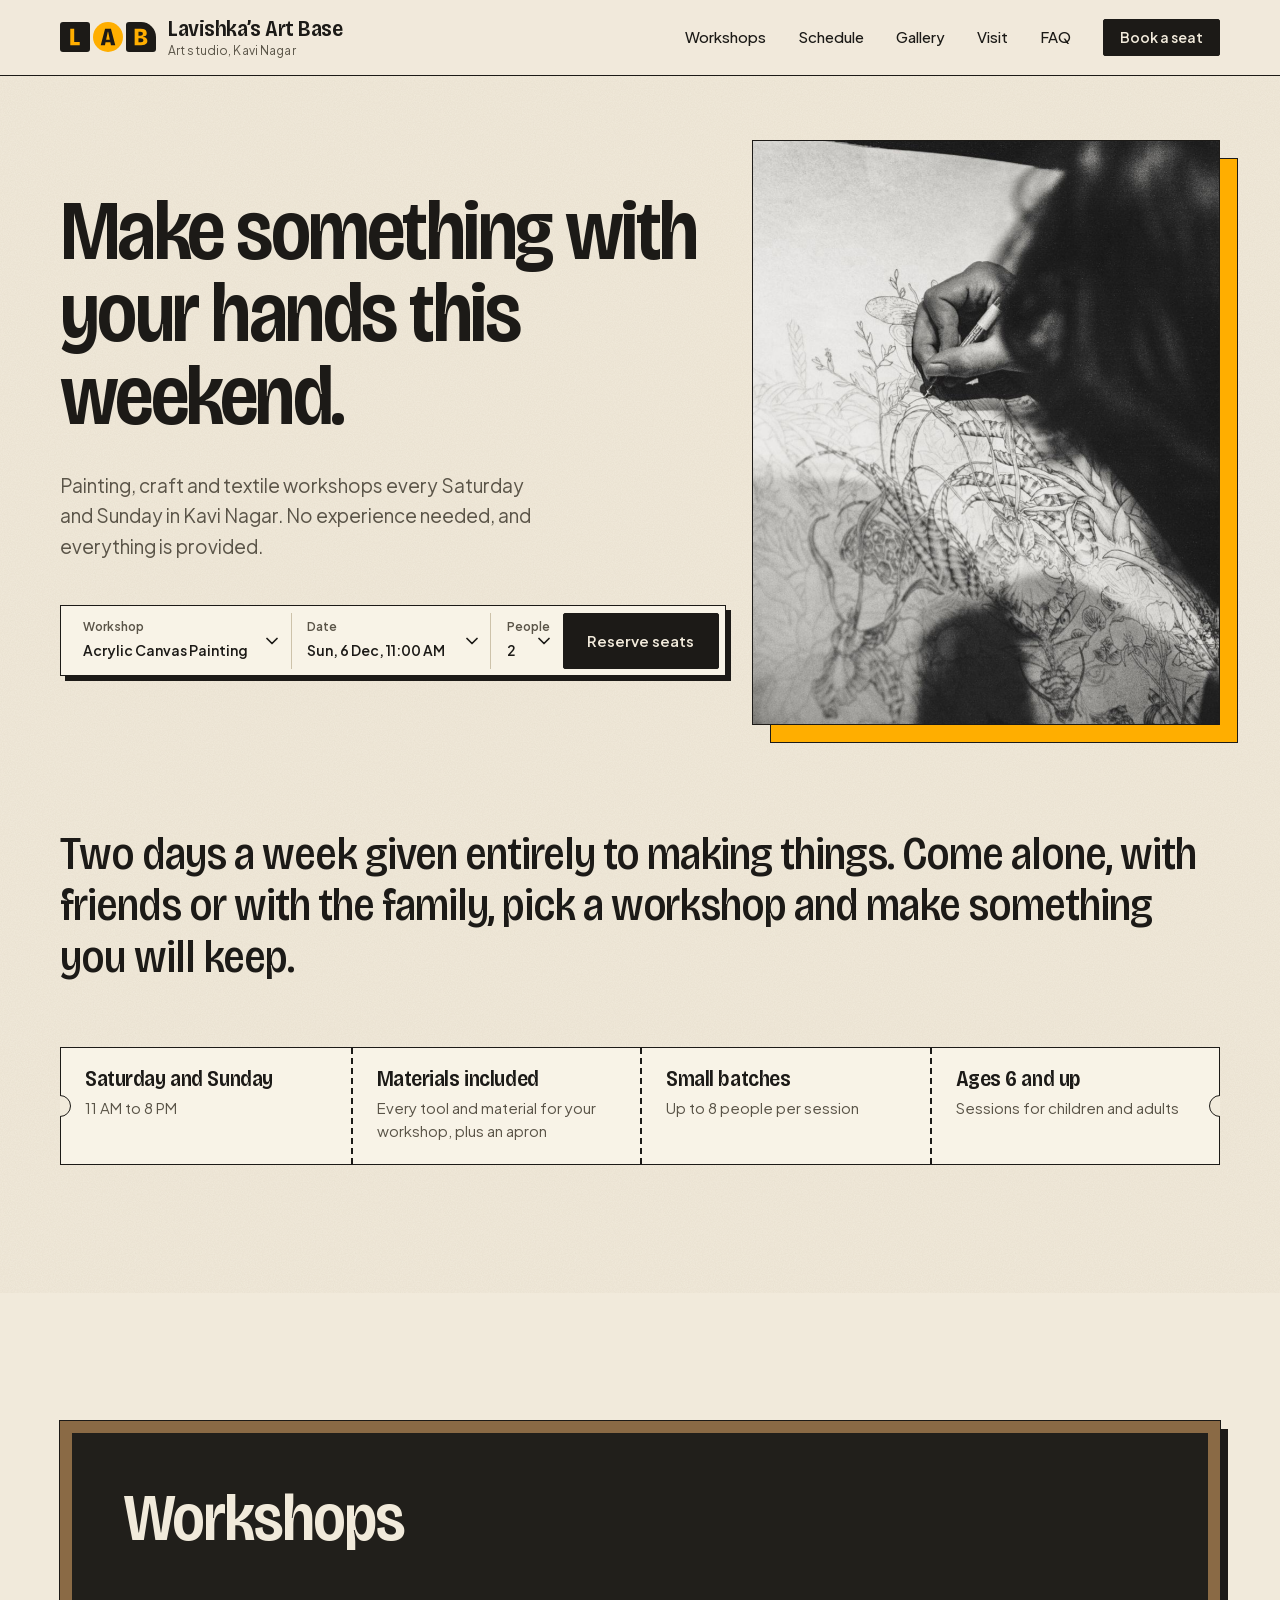
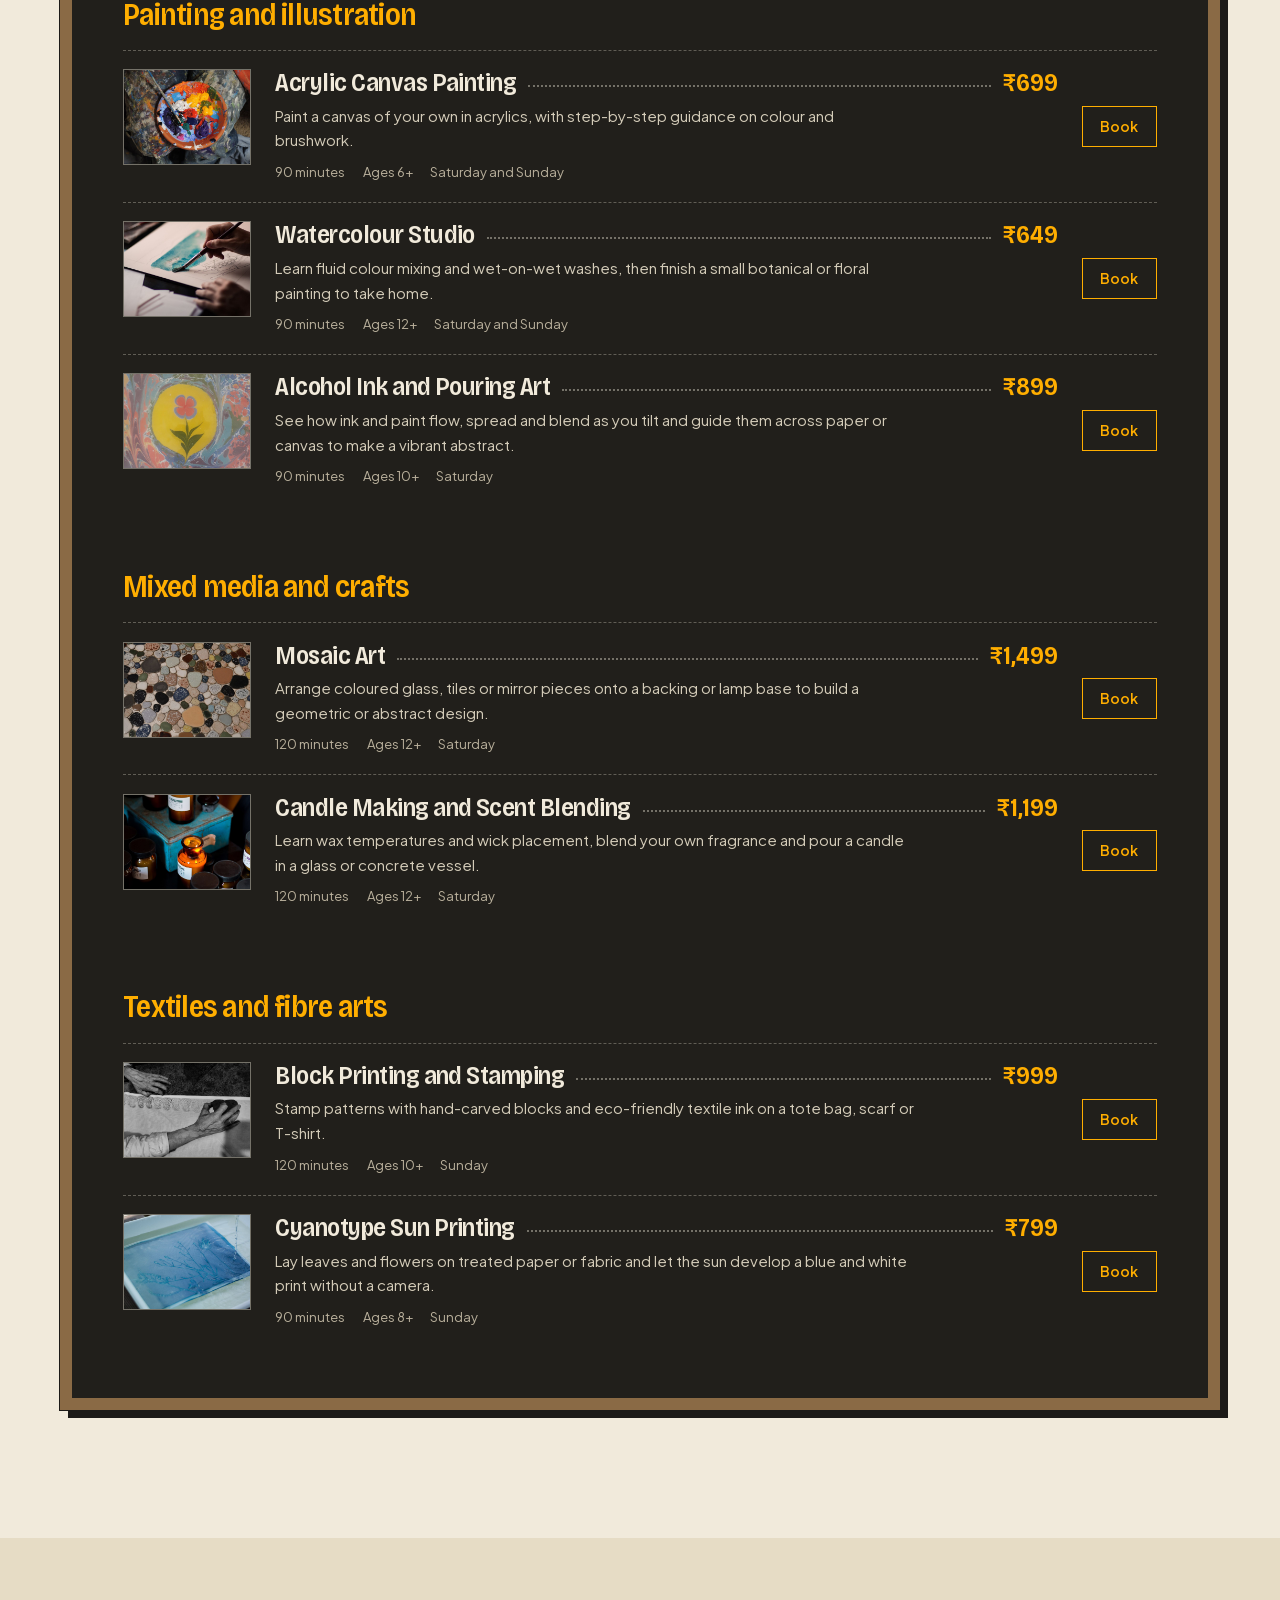
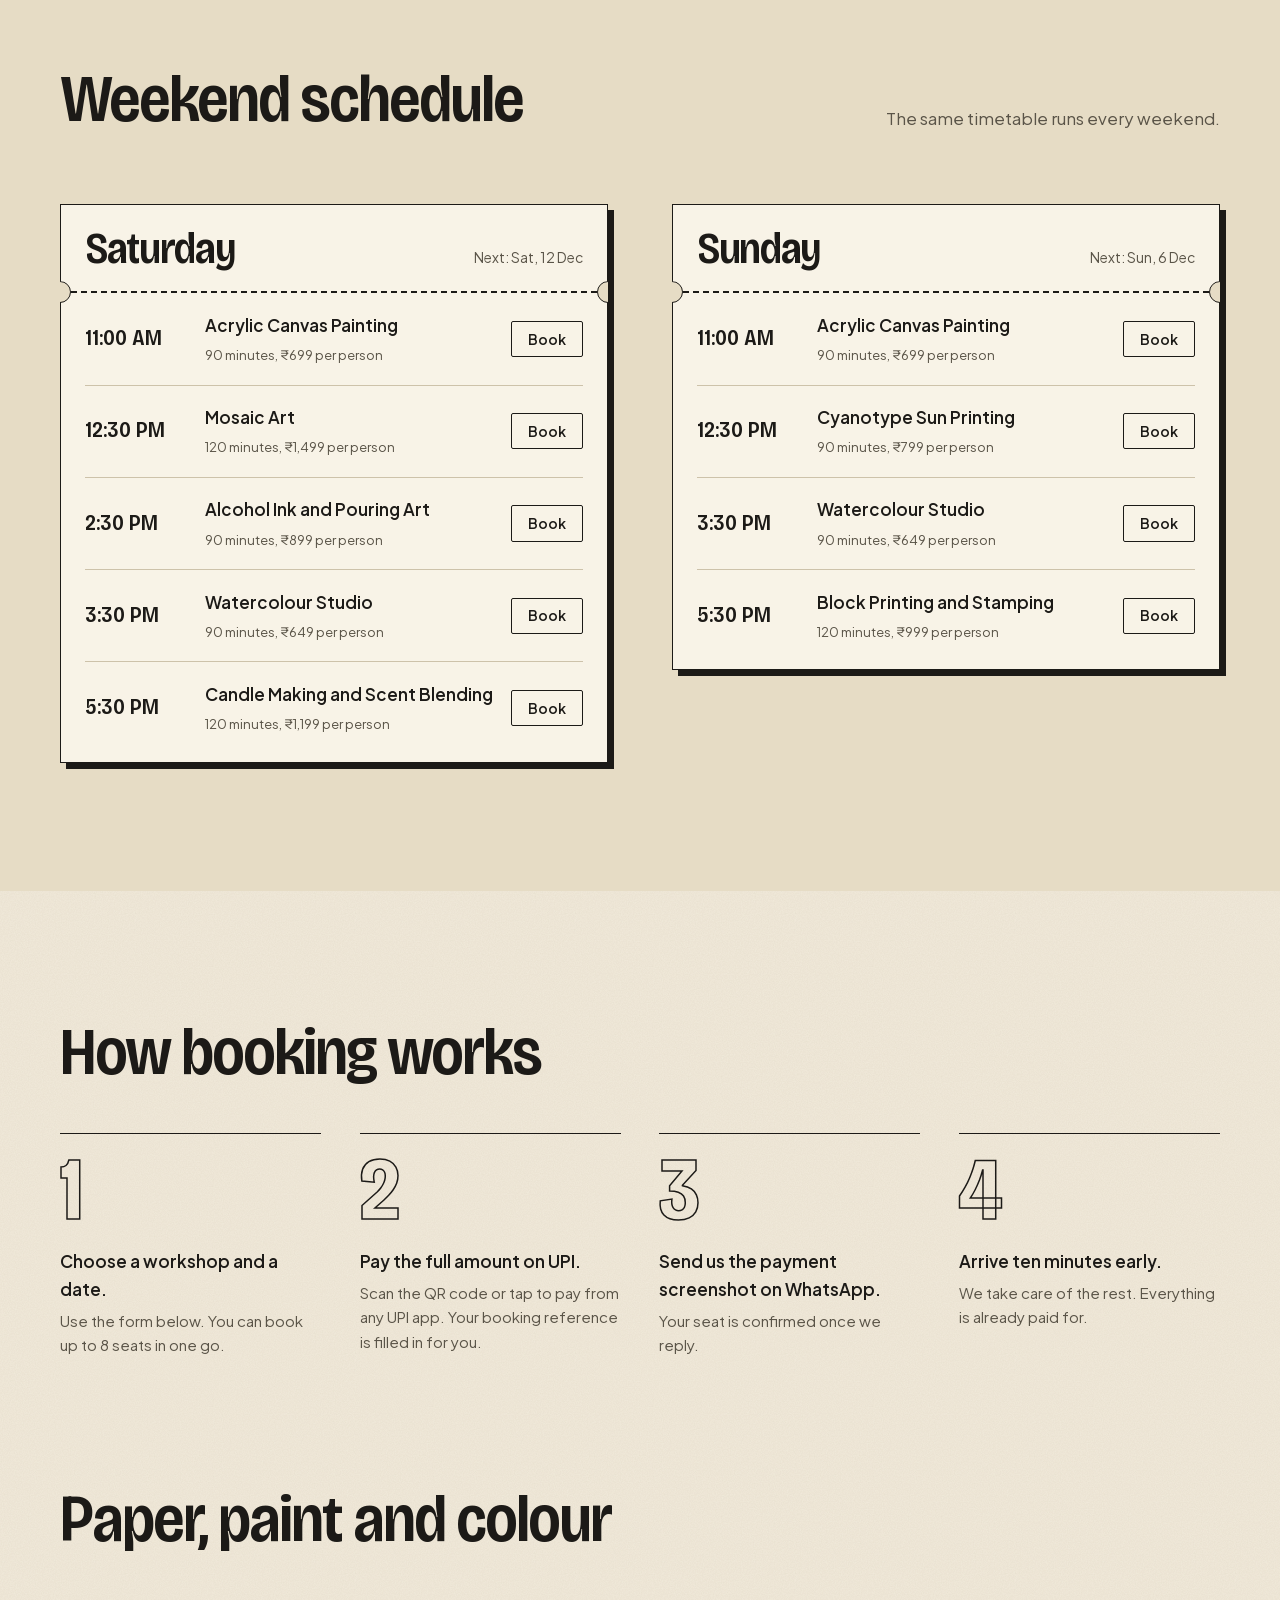
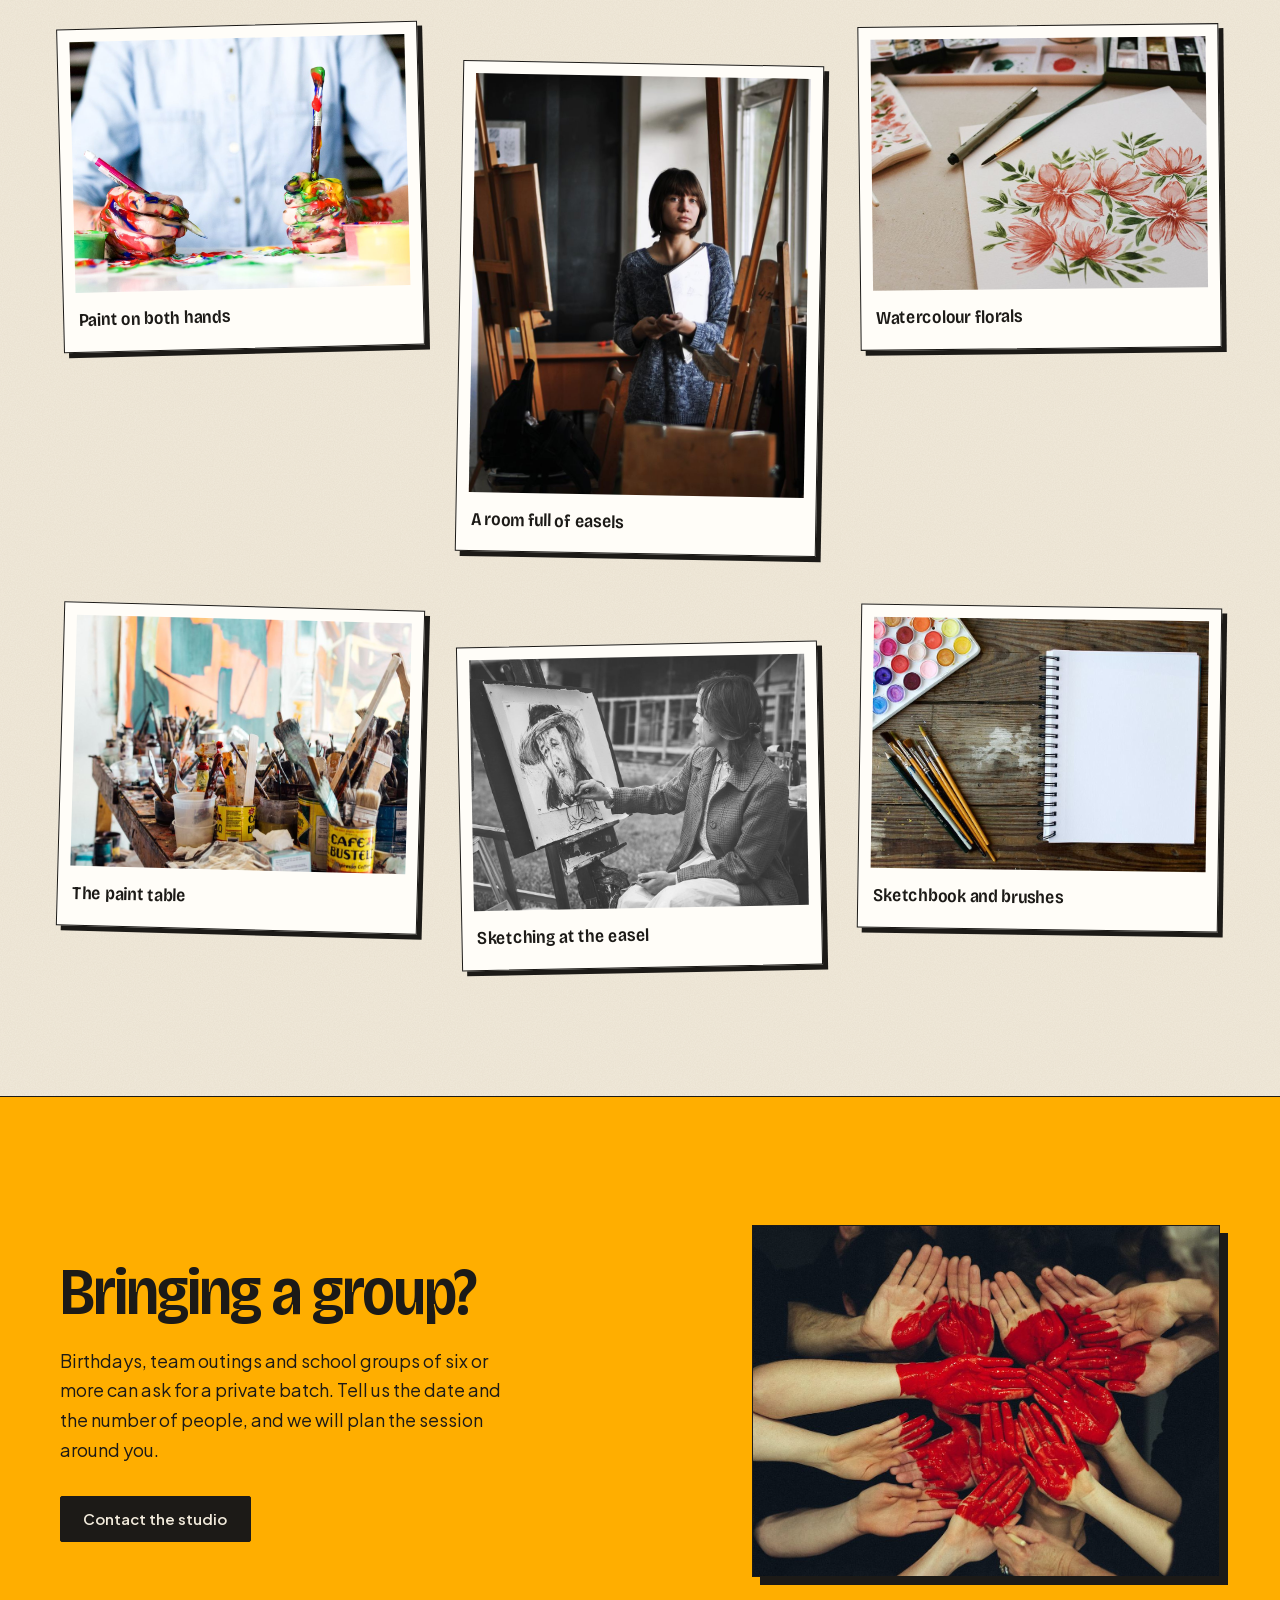
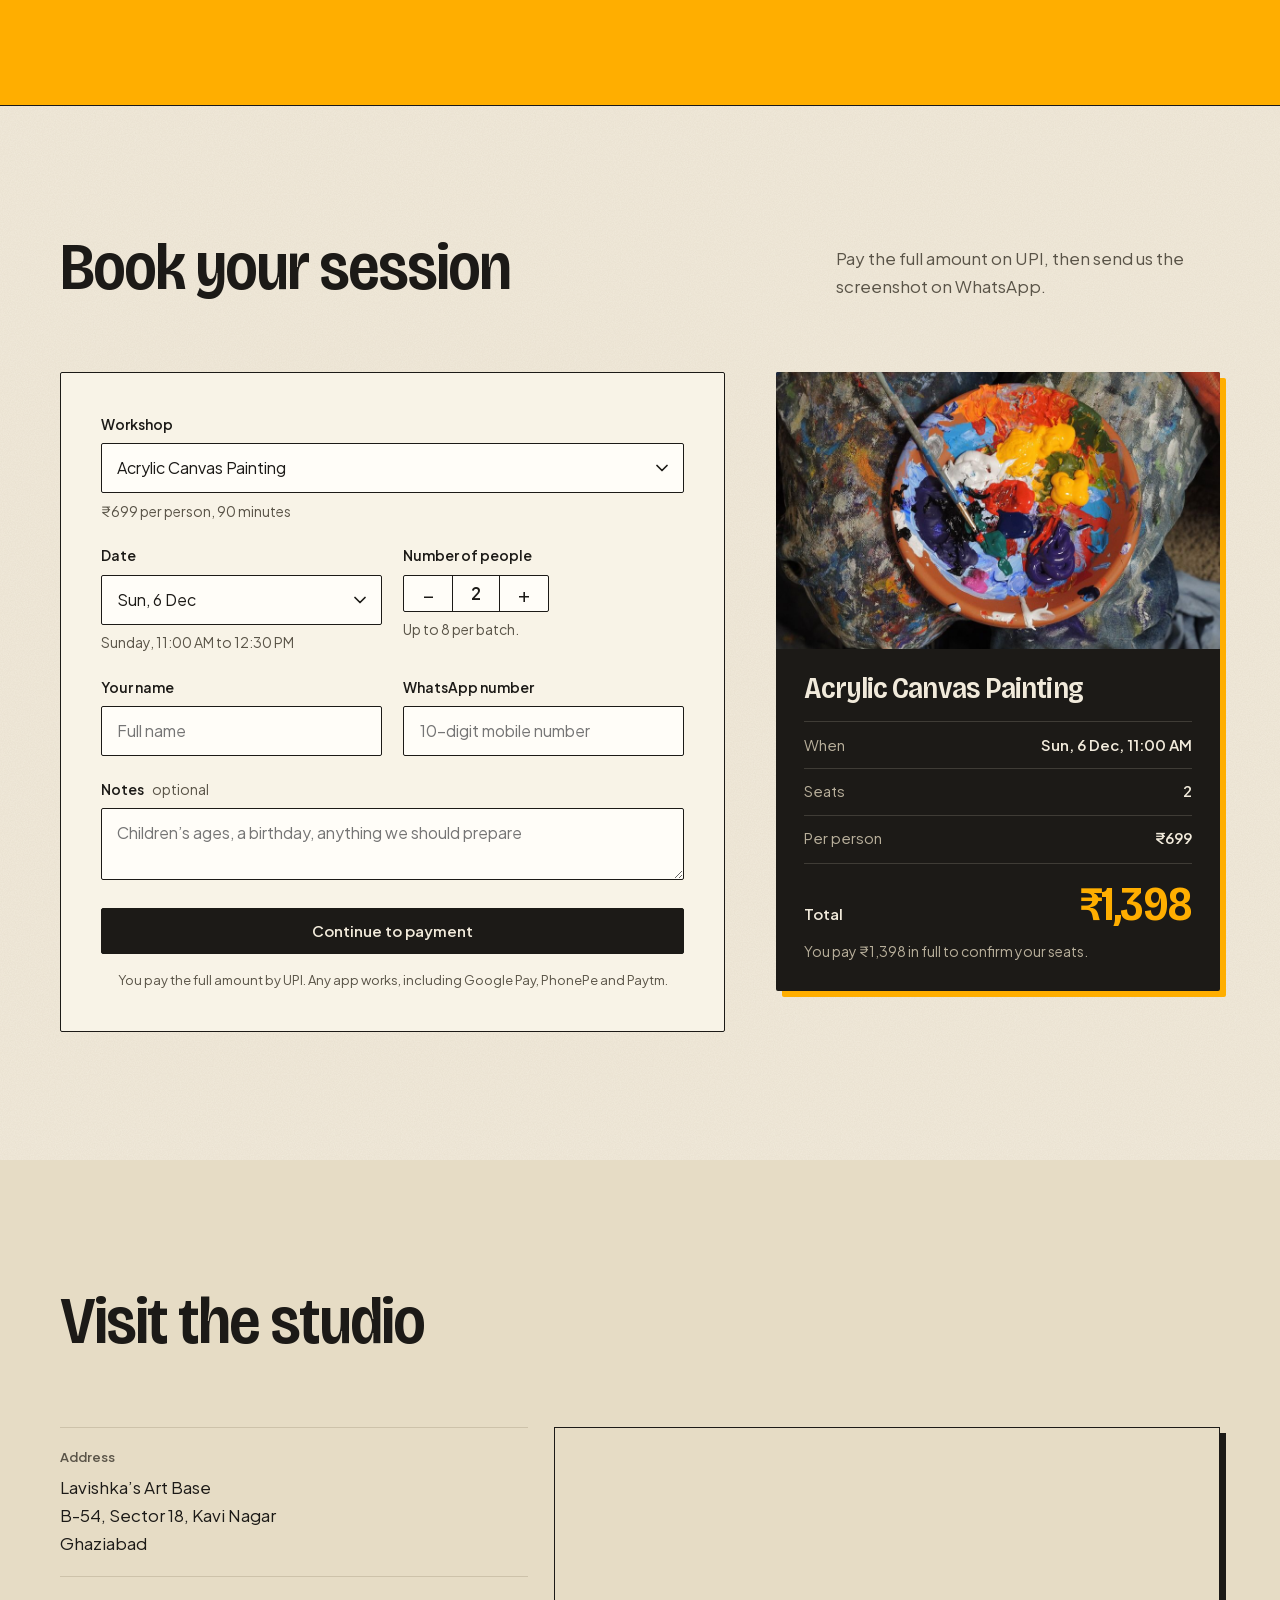
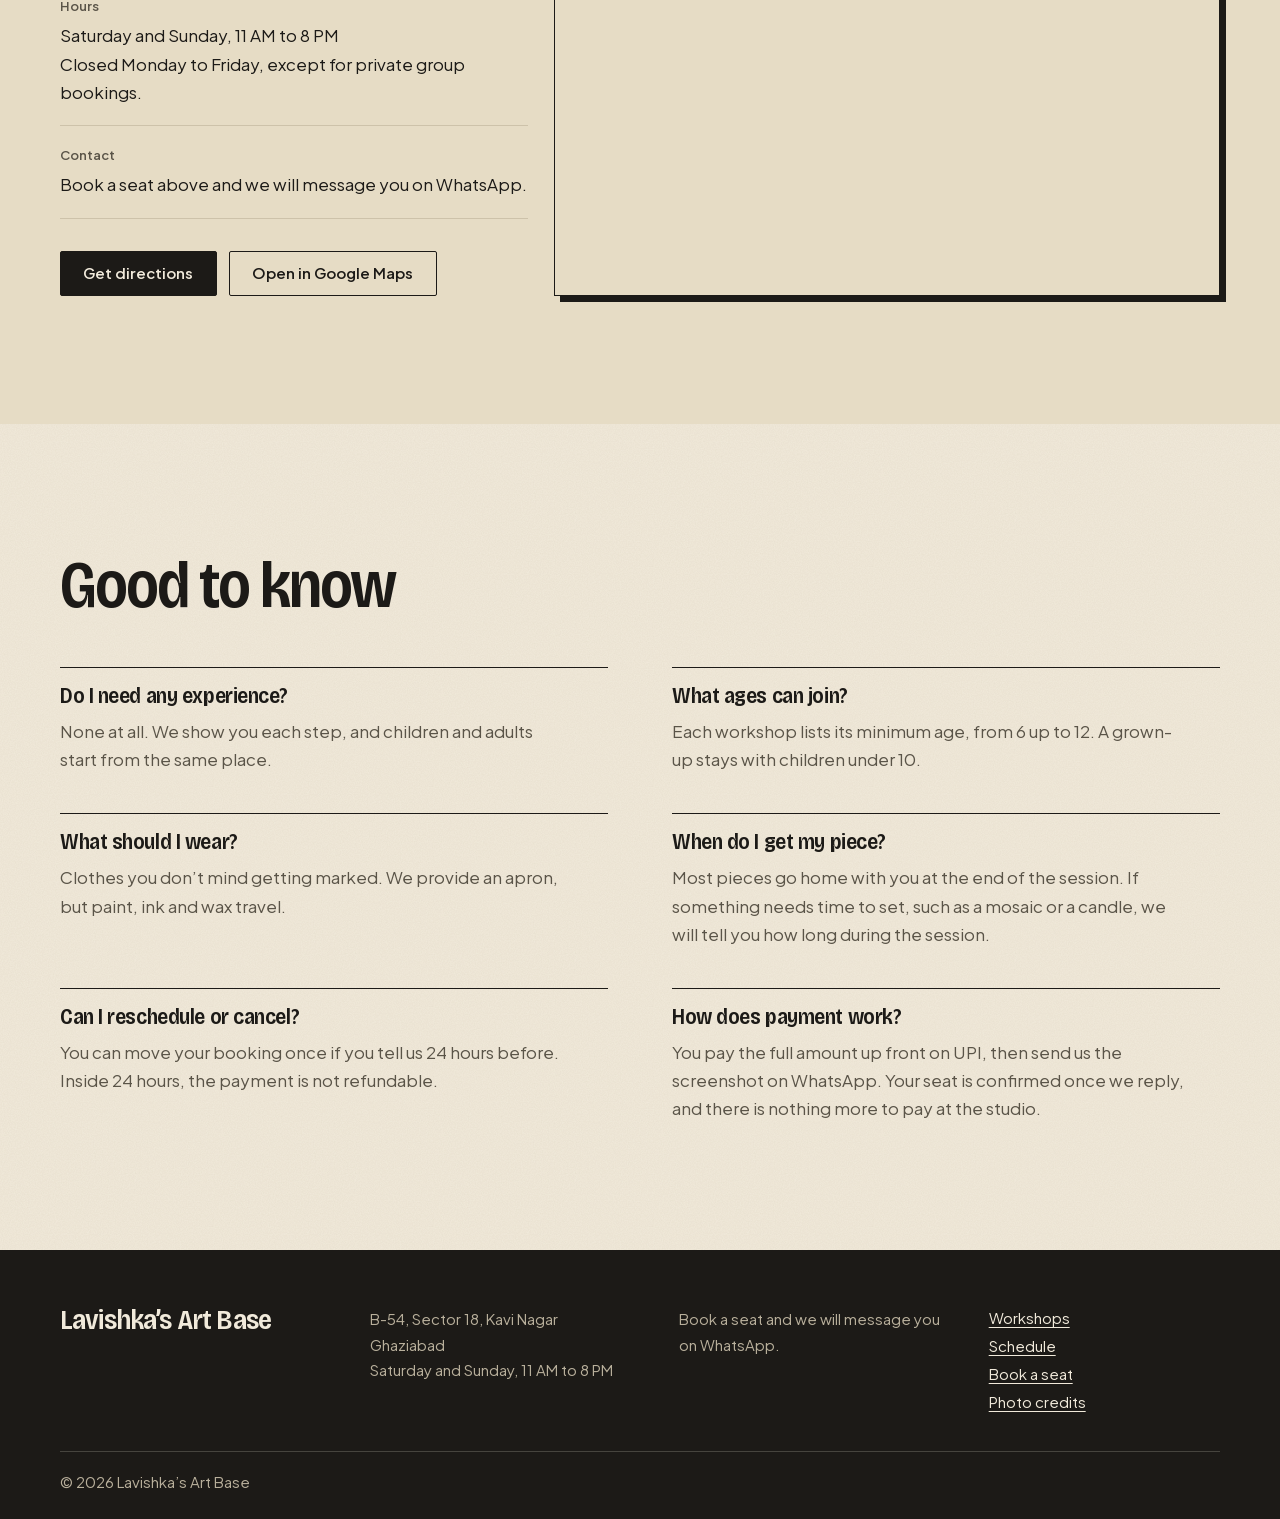
==== commit 0b6fc3bf: "Make the site mobile-first Tap targets of at least 44px, 16px form text so iPhones do not zoom, the " ====
--- a/index.html
+++ b/index.html
@@ -2,7 +2,7 @@
 <html lang="en">
 <head>
 <meta charset="utf-8">
-<meta name="viewport" content="width=device-width, initial-scale=1">
+<meta name="viewport" content="width=device-width, initial-scale=1, viewport-fit=cover">
 <title>Lavishka’s Art Base | Art and craft workshops in Kavi Nagar, Ghaziabad</title>
 <meta name="description" content="Weekend painting, mosaic, candle making, block printing and other art and craft workshops at B-54, Sector 18, Kavi Nagar, Ghaziabad. Small batches, all materials included. Book your seat online.">
 <meta name="theme-color" content="#F1EADB">
@@ -162,6 +162,7 @@
             <div class="field field--full">
               <label for="f-workshop">Workshop</label>
               <select id="f-workshop" name="workshop"></select>
+            <p class="hint" id="f-price"></p>
             </div>
             <div class="field">
               <label for="f-date">Date</label>
@@ -192,7 +193,8 @@
               <textarea id="f-notes" name="notes" rows="2" placeholder="Children’s ages, a birthday, anything we should prepare"></textarea>
             </div>
           </div>
-          <button class="btn btn--wide" type="submit">Continue to payment</button>
+          <div class="form-total"><span>Total to pay</span><strong id="f-total">₹0</strong></div>
+        <button class="btn btn--wide" type="submit">Continue to payment</button>
           <p class="methods">You pay the full amount by UPI. Any app works, including Google Pay, PhonePe and Paytm.</p>
         </form>
 
@@ -270,6 +272,8 @@
   </div>
 </footer>
 
+<div class="dock" id="dock"><a class="btn btn--wide" href="#book">Book a seat</a></div>
+
 <div class="toast" id="toast" role="status" aria-live="polite"></div>
 
 <script src="js/qrcode.js"></script>
--- a/css/style.css
+++ b/css/style.css
@@ -42,6 +42,8 @@
 ul,ol{margin:0;padding:0;list-style:none}
 a{color:inherit;text-underline-offset:.22em;text-decoration-thickness:1px}
 button,input,select,textarea{font:inherit;color:inherit}
+a,button,select,input,textarea,summary,label{touch-action:manipulation}
+html{-webkit-tap-highlight-color:rgba(255,174,0,.35)}
 :focus-visible{outline:3px solid var(--ink);outline-offset:3px;border-radius:4px}
 .sr{position:absolute;width:1px;height:1px;overflow:hidden;clip:rect(0 0 0 0);white-space:nowrap}
 .skip{position:absolute;left:1rem;top:-4rem;background:var(--ink);color:var(--paper);padding:.6rem 1rem;border-radius:var(--r-ctl);z-index:100}
@@ -95,12 +97,12 @@
 /* quick reserve bar */
 .quick{display:grid;grid-template-columns:minmax(0,1.9fr) minmax(0,1.7fr) minmax(0,.62fr) auto;align-items:stretch;margin-top:clamp(1.75rem,3.5vw,2.75rem);max-width:42rem;
   background:var(--paper-3);border:1px solid var(--ink);box-shadow:5px 5px 0 var(--ink);padding:.4rem;animation:rise .9s var(--ease) .45s both}
-.qf{display:flex;flex-direction:column;justify-content:center;padding:.4rem .95rem;min-width:0}
+.qf{position:relative;min-width:0;min-height:3.5rem}
 .qf + .qf{border-left:1px solid var(--rule)}
-.qf label{font-size:.75rem;font-weight:600;color:var(--ink-2)}
-.qf select{appearance:none;-webkit-appearance:none;border:0;background:transparent url("data:image/svg+xml,%3Csvg xmlns='http://www.w3.org/2000/svg' width='12' height='8' viewBox='0 0 12 8'%3E%3Cpath d='M1 1.5l5 5 5-5' fill='none' stroke='%231C1A17' stroke-width='1.7' stroke-linecap='round' stroke-linejoin='round'/%3E%3C/svg%3E") no-repeat right .1rem center;
-  padding:.1rem 1.4rem .1rem 0;font-weight:600;font-size:.875rem;width:100%;cursor:pointer;text-overflow:ellipsis}
-.qf select:focus-visible{outline-offset:6px}
+.qf label{position:absolute;left:.95rem;top:.5rem;font-size:.75rem;font-weight:600;line-height:1;color:var(--ink-2);pointer-events:none}
+.qf select{position:absolute;inset:0;width:100%;height:100%;appearance:none;-webkit-appearance:none;border:0;border-radius:0;background:transparent url("data:image/svg+xml,%3Csvg xmlns='http://www.w3.org/2000/svg' width='12' height='8' viewBox='0 0 12 8'%3E%3Cpath d='M1 1.5l5 5 5-5' fill='none' stroke='%231C1A17' stroke-width='1.7' stroke-linecap='round' stroke-linejoin='round'/%3E%3C/svg%3E") no-repeat right .8rem center;
+  padding:1.5rem 2rem .3rem .95rem;font-weight:600;font-size:.875rem;cursor:pointer;text-overflow:ellipsis}
+.qf select:focus-visible{outline-offset:-3px}
 .quick .btn{padding-inline:1.45rem}
 
 /* ---------- sections ---------- */
@@ -257,7 +259,8 @@
 .policy li{padding-left:1.1rem;position:relative}
 .policy li::before{content:"";position:absolute;left:0;top:.62em;width:5px;height:5px;border-radius:0;background:var(--ink)}
 .only-touch{display:none}
-@media (hover:none) and (pointer:coarse){.only-touch{display:inline-flex}.only-desktop{display:none}}
+.hint.only-touch{display:none}
+@media (hover:none) and (pointer:coarse){.only-touch{display:inline-flex}.hint.only-touch{display:block}.only-desktop{display:none}}
 
 /* ---------- visit ---------- */
 .visit{display:grid;grid-template-columns:repeat(12,minmax(0,1fr));column-gap:clamp(1rem,2vw,2rem);align-items:stretch}
@@ -346,7 +349,7 @@
   .brand{gap:.6rem}
   .hero h1{font-size:clamp(2.7rem,12.5vw,3.8rem)}
   .quick{grid-template-columns:1fr;padding:.35rem}
-  .qf{padding:.6rem .95rem}
+  .qf{min-height:3.75rem}
   .qf:nth-child(2){border-left:0;border-top:1px solid var(--rule)}
   .qf--s{border-top:1px solid var(--rule)}
   .stub{grid-template-columns:1fr}
@@ -355,19 +358,95 @@
   .board__frame{border-width:8px;padding:1.25rem 1rem 1.5rem;box-shadow:5px 5px 0 var(--ink)}
   .dish{grid-template-columns:4.5rem minmax(0,1fr);column-gap:.9rem}
   .dish__thumb{width:4.5rem;height:3.5rem}
-  .dish__book{grid-column:1 / -1;justify-self:start}
-  .steps{grid-template-columns:1fr}
+  .dish__book{grid-column:1 / -1;width:100%;text-align:center;padding:.8rem 1rem}
+  .steps{grid-template-columns:1fr;gap:0}
   .form-grid{grid-template-columns:1fr}
   .pay__row{grid-template-columns:1fr}
-  .slot{grid-template-columns:5.25rem 1fr;row-gap:.7rem}
-  .slot .btn{grid-column:2;justify-self:start}
+  .slot{grid-template-columns:4.9rem minmax(0,1fr) auto;column-gap:.75rem;padding:.9rem 0}
+  .slot__time{font-size:1.1rem}
   .slots{padding-inline:1.1rem}
   .day__head{padding-inline:1.1rem}
   .ticket{display:block}
   .ticket__photo{aspect-ratio:16/10}
-  .polas{grid-template-columns:1fr}
-  .pola:nth-child(even){margin-top:0}
   .footer__row{grid-template-columns:1fr}
+}
+
+/* ==========================================================================
+   phones and touch: roomy tap targets, no stuck hover states, a bottom dock
+   ========================================================================== */
+.form-total{display:none;justify-content:space-between;align-items:baseline;padding:1rem 0 1.1rem;border-top:1px solid var(--ink);margin-bottom:.25rem}
+.form-total span{font-weight:600}
+.form-total strong{font-family:var(--display);font-stretch:84%;font-weight:600;font-size:2.25rem;line-height:1;letter-spacing:-.035em}
+.dock{position:fixed;left:0;right:0;bottom:0;z-index:60;display:none;padding:.7rem var(--gutter) calc(.7rem + env(safe-area-inset-bottom));background:var(--paper);border-top:1px solid var(--ink);transform:translateY(105%);transition:transform .3s var(--ease)}
+.dock.is-on{transform:none}
+.dock .btn{min-height:3rem;font-size:1rem}
+
+@media (pointer:coarse){
+  .btn,.btn--sm,.dish__book,.chip,.sheet__close{min-height:44px}
+  .stepper button{min-height:44px;width:3.25rem}
+  .brand{min-height:44px}
+  .footer__links a{padding:.7rem 0}
+  .field input,.field select,.field textarea{min-height:48px}
+  .faq summary,.nav a{min-height:44px}
+}
+@media (max-width:620px),(pointer:coarse){
+  .qf select{font-size:1rem}
+}
+@media (max-width:860px){
+  .dock{display:block}
+  body{padding-bottom:calc(4.75rem + env(safe-area-inset-bottom))}
+  .toast{bottom:calc(5.5rem + env(safe-area-inset-bottom))}
+}
+@media (max-width:700px){
+  .ticket{display:none}
+  .form-total{display:flex}
+}
+@media (max-width:620px){
+  .site-header{height:var(--header-h)}
+  .hero{padding-top:1.5rem}
+  .section{padding-block:3.75rem}
+  h2{font-size:clamp(2.1rem,10vw,2.6rem)}
+  .intro__text{font-size:clamp(1.5rem,6.6vw,1.9rem)}
+  .quick{box-shadow:4px 4px 0 var(--ink)}
+  .quick .btn{min-height:3.1rem;font-size:1rem}
+  .board__frame h2{margin-bottom:1.25rem}
+  .menu__cat h3{font-size:1.5rem}
+  .dish{padding:1rem 0}
+  .dish__desc{font-size:.9375rem}
+  .slot .btn{min-width:4.25rem}
+  .steps li{display:grid;grid-template-columns:3.75rem minmax(0,1fr);column-gap:.5rem;align-items:start;padding:1.1rem 0 1.25rem}
+  .steps li::before{font-size:3.5rem;margin:0;grid-row:1 / 3}
+  .steps b,.steps p{grid-column:2}
+  /* swipeable prints */
+  .polas{display:flex;gap:1rem;overflow-x:auto;scroll-snap-type:x mandatory;margin-inline:calc(var(--gutter) * -1);padding:.5rem var(--gutter) 1.5rem;scrollbar-width:none;-webkit-overflow-scrolling:touch}
+  .polas::-webkit-scrollbar{display:none}
+  .pola,.pola:nth-child(3n+2),.pola:nth-child(even){flex:0 0 78%;margin-top:0;scroll-snap-align:center}
+  .polas .pola img{aspect-ratio:var(--ar,4/3)}
+  .map{min-height:300px}
+  .map iframe{min-height:300px}
+  .actions .btn{flex:1 1 100%}
+  .footer__row{gap:1.25rem}
+  .pay .only-touch{width:100%}
+  .pay__amount{font-size:2.75rem}
+  .panel{padding:1.1rem}
+}
+@media (hover:none){
+  .btn:hover{background:var(--ink);color:var(--paper);transform:none;box-shadow:none}
+  .btn--ghost:hover{background:transparent;color:var(--ink)}
+  .btn--whatsapp:hover{background:#146C43;color:#fff}
+  .btn:active{background:var(--amber);color:var(--ink)}
+  .btn--whatsapp:active{background:#0F5535;color:#fff}
+  .dish__book:hover{background:transparent;color:var(--amber)}
+  .dish__book:active{background:var(--amber);color:var(--ink)}
+  .chip:hover{background:transparent;color:var(--ink)}
+  .stepper button:hover:not(:disabled){background:transparent}
+  .stepper button:active:not(:disabled){background:var(--amber)}
+  .nav a:not(.btn):hover{background-size:0 3px}
+  .js .pola.reveal.is-in:hover{transform:rotate(var(--rot,0deg))}
+  .section--amber .btn:hover{background:var(--ink);color:var(--paper)}
+}
+@media (max-width:620px) and (orientation:landscape){
+  .hero h1{font-size:2.6rem}
 }
 
 /* ---------- motion preferences ---------- */
